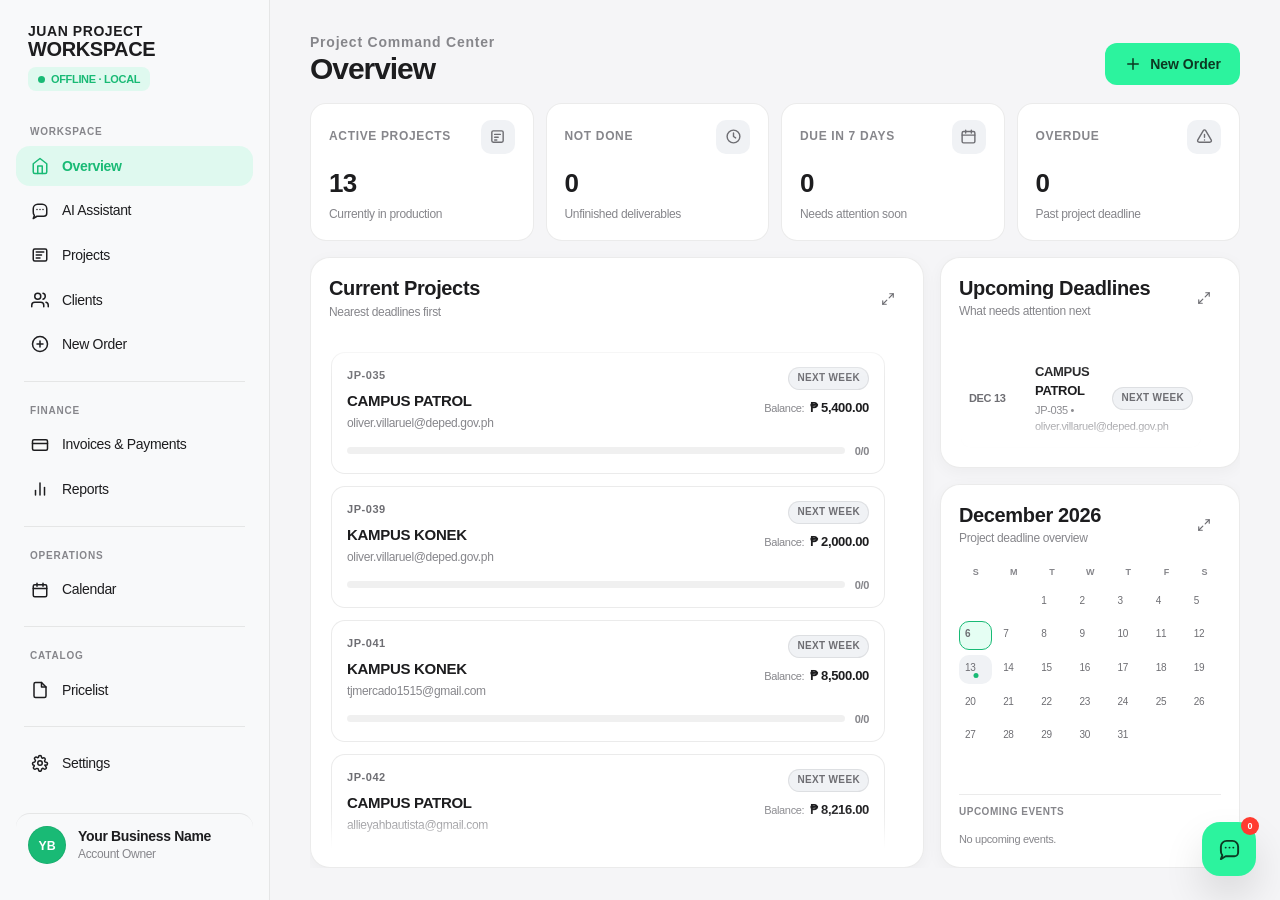
==== index.html @ efbca4af "Update mobile viewer to v1.1.0" ====
<!DOCTYPE html>

<html lang="en">
<head>
<meta content="juan-project-workspace-v1-2026 modular build" name="juan-project-source"/>
<meta charset="utf-8"/>
<meta content="width=device-width, initial-scale=1.0, maximum-scale=1.0, user-scalable=no" name="viewport"/>
<title>JUAN PROJECT WORKSPACE — Your Creative Business Command Center</title>
<!-- Supabase Client JS (Global UMD Bundle) -->

<meta content="JUAN PROJECT" name="application-name"/>
<meta content="JUAN PROJECT" name="apple-mobile-web-app-title"/>
<meta content="yes" name="apple-mobile-web-app-capable"/>
<meta content="default" name="apple-mobile-web-app-status-bar-style"/>
<meta content="#2cf39e" name="theme-color"/>
<link href="./manifest.webmanifest" rel="manifest"/>
<link href="./assets/apple-touch-icon.png" rel="apple-touch-icon"/>
<link href="./assets/favicon-64.png" rel="icon" sizes="64x64" type="image/png"/>
<link href="./css/core.css" rel="stylesheet"/><link href="./css/visual-language.css" rel="stylesheet"/><link href="./css/responsive.css" rel="stylesheet"/><link href="./css/overview-assistant.css" rel="stylesheet"/><link href="./css/management-layout.css" rel="stylesheet"/><link href="./css/interactions-scroll.css" rel="stylesheet"/><link href="./css/project-catalog.css" rel="stylesheet"/><link href="./css/items-security-performance.css" rel="stylesheet"/><link href="./css/payments-invoice-urgency.css" rel="stylesheet"/><link href="./css/catalog-calendar-receipts.css" rel="stylesheet"/><link href="./css/typography-guided-assistant.css" rel="stylesheet"/><link href="./css/mobile-viewer.css" rel="stylesheet"/></head>
<body>
<!--
  JUAN PROJECT WORKSPACE — MODULAR BUILD
  ======================================
  HTML: page structure only
  CSS:  ./css/
  JS:   ./js/
  Docs: ./docs/CODE_MAP.md and ./docs/TUTORIAL.md

  IMPORTANT: Keep element IDs intact. JavaScript uses them to connect UI and data.
-->
<div class="app-container">
<!-- SIDEBAR -->
<aside class="sidebar" id="sidebar">
<div class="brand">
<div class="brand-title">JUAN PROJECT</div>
<div class="brand-subtitle-large">WORKSPACE</div>
<div class="connection-status status-connected" id="connectionStatusIndicator">
<span class="status-dot"></span> <span id="statusText">OFFLINE · LOCAL</span>
</div>
</div>
<nav class="nav-menu">
<div class="nav-section-label">WORKSPACE</div>
<a class="nav-item active" data-view="my-works" href="#"><span class="icon"><svg class="icon-svg" viewbox="0 0 24 24"><path d="M3 9l9-7 9 7v11a2 2 0 0 1-2 2H5a2 2 0 0 1-2-2z"></path><polyline points="9 22 9 12 15 12 15 22"></polyline></svg></span>Overview</a>
<a class="nav-item" data-view="assistant" href="#"><span class="icon"><svg class="icon-svg" viewbox="0 0 24 24"><path d="M21 15a4 4 0 0 1-4 4H8l-5 3 1.5-4A7 7 0 0 1 3 13V9a6 6 0 0 1 6-6h6a6 6 0 0 1 6 6z"></path><path d="M8 10h.01M12 10h.01M16 10h.01"></path></svg></span>AI Assistant</a>
<a class="nav-item" data-view="projects" href="#"><span class="icon"><svg class="icon-svg" viewbox="0 0 24 24"><rect height="16" rx="2" width="18" x="3" y="4"></rect><path d="M7 8h10M7 12h7M7 16h5"></path></svg></span>Projects</a>
<a class="nav-item" data-view="clients" href="#"><span class="icon"><svg class="icon-svg" viewbox="0 0 24 24"><path d="M17 21v-2a4 4 0 0 0-4-4H5a4 4 0 0 0-4 4v2"></path><circle cx="9" cy="7" r="4"></circle><path d="M23 21v-2a4 4 0 0 0-3-3.87"></path><path d="M16 3.13a4 4 0 0 1 0 7.75"></path></svg></span>Clients</a>
<a class="nav-item" data-view="new-order" href="#"><span class="icon"><svg class="icon-svg" viewbox="0 0 24 24"><circle cx="12" cy="12" r="10"></circle><line x1="12" x2="12" y1="8" y2="16"></line><line x1="8" x2="16" y1="12" y2="12"></line></svg></span>New Order</a>
<div class="nav-divider"></div>
<div class="nav-section-label">FINANCE</div>
<a class="nav-item" data-view="payments" href="#"><span class="icon"><svg class="icon-svg" viewbox="0 0 24 24"><rect height="14" rx="2" width="20" x="2" y="5"></rect><line x1="2" x2="22" y1="10" y2="10"></line></svg></span>Invoices &amp; Payments</a>
<a class="nav-item" data-view="reports" href="#"><span class="icon"><svg class="icon-svg" viewbox="0 0 24 24"><line x1="18" x2="18" y1="20" y2="10"></line><line x1="12" x2="12" y1="20" y2="4"></line><line x1="6" x2="6" y1="20" y2="14"></line></svg></span>Reports</a>
<div class="nav-divider"></div>
<div class="nav-section-label">OPERATIONS</div>
<a class="nav-item" data-view="calendar" href="#"><span class="icon"><svg class="icon-svg" viewbox="0 0 24 24"><rect height="16" rx="2" width="18" x="3" y="5"></rect><path d="M16 3v4M8 3v4M3 10h18"></path></svg></span>Calendar</a>
<div class="nav-divider"></div>
<div class="nav-section-label">CATALOG</div>
<a class="nav-item" data-view="pricelist" href="#"><span class="icon"><svg class="icon-svg" viewbox="0 0 24 24"><path d="M14 2H6a2 2 0 0 0-2 2v16a2 2 0 0 0 2 2h12a2 2 0 0 0 2-2V8z"></path><polyline points="14 2 14 8 20 8"></polyline></svg></span>Pricelist</a>
<div class="nav-divider"></div>
<a class="nav-item" data-view="settings" href="#"><span class="icon"><svg class="icon-svg" viewbox="0 0 24 24"><circle cx="12" cy="12" r="3"></circle><path d="M19.4 15a1.65 1.65 0 0 0 .33 1.82l.06.06a2 2 0 0 1-2.83 2.83l-.06-.06a1.65 1.65 0 0 0-1.82-.33A1.65 1.65 0 0 0 14 21v.09a2 2 0 0 1-4 0V21a1.65 1.65 0 0 0-1.51-1.6 1.65 1.65 0 0 0-1.82.33l-.06.06a2 2 0 1 1-2.83-2.83l.06-.06A1.65 1.65 0 0 0 4.23 15H4a2 2 0 0 1 0-4h.23a1.65 1.65 0 0 0 1.51-1.6 1.65 1.65 0 0 0-.33-1.82l-.06-.06a2 2 0 1 1 2.83-2.83l.06.06A1.65 1.65 0 0 0 10 4.23V4a2 2 0 0 1 4 0v.23a1.65 1.65 0 0 0 1.51 1.51l.06-.06a2 2 0 1 1 2.83 2.83l-.06.06A1.65 1.65 0 0 0 19.77 11H20a2 2 0 0 1 0 4h-.23a1.65 1.65 0 0 0-1.51 0z"></path></svg></span>Settings</a>
</nav>
<div class="user-profile">
<img alt="Profile Photo" class="user-avatar" id="sidebarAvatar" src="data:image/svg+xml;utf8,&lt;svg xmlns='http://www.w3.org/2000/svg' width='38' height='38' viewBox='0 0 38 38'&gt;&lt;rect width='38' height='38' fill='%2319ba75'/&gt;&lt;text x='50%' y='55%' dominant-baseline='middle' text-anchor='middle' fill='white' font-family='sans-serif' font-size='14' font-weight='bold'&gt;BD&lt;/text&gt;&lt;/svg&gt;"/>
<div class="user-info">
<div class="user-name" id="sidebarUserName">Your Business Name</div>
<div class="user-role">Account Owner</div>
</div>
</div>
</aside>
<!-- MAIN VIEW CONTAINER -->
<main class="main-content">
<!-- VIEW 1: CURRENT WORKS / DASHBOARD -->
<section class="view active" id="view-my-works">
<header class="page-header">
<div>
<div class="greeting-subtitle">Project Command Center</div>
<h1 class="page-title">Overview</h1>
</div>
<div style="display: flex; gap: 12px; align-items: center;">
<button class="btn btn-primary" onclick="app.navigateTo('new-order')">
<svg class="icon-svg" viewbox="0 0 24 24"><line x1="12" x2="12" y1="5" y2="19"></line><line x1="5" x2="19" y1="12" y2="12"></line></svg>
              New Order
            </button>
</div>
</header>
<div id="overviewDashboard">
<div class="kpi-grid" id="overviewKpis"></div>
<div class="overview-priority-grid">
<div class="card">
<div class="overview-section-heading">
<div><button class="overview-title-link" onclick="app.navigateTo('projects')" title="Open Projects" type="button"><h2>Current Projects</h2></button><p>Nearest deadlines first</p></div>
<div class="overview-heading-actions">
<button aria-label="Expand current projects" class="icon-action-button" onclick="app.openOverviewListModal('current')" title="Expand current projects">
<svg class="icon-svg sm" viewbox="0 0 24 24"><polyline points="15 3 21 3 21 9"></polyline><line x1="14" x2="21" y1="10" y2="3"></line><polyline points="9 21 3 21 3 15"></polyline><line x1="10" x2="3" y1="14" y2="21"></line></svg>
</button>
</div>
</div>
<div class="current-projects-stack" id="overviewCurrentProjects"></div>
</div>
<div style="display:grid;gap:20px">
<div class="card">
<div class="overview-section-heading"><div><h2>Upcoming Deadlines</h2><p>What needs attention next</p></div><div class="overview-heading-actions"><button aria-label="Expand upcoming deadlines" class="icon-action-button" onclick="app.openOverviewListModal('deadlines')" title="Expand upcoming deadlines"><svg class="icon-svg sm" viewbox="0 0 24 24"><polyline points="15 3 21 3 21 9"></polyline><line x1="14" x2="21" y1="10" y2="3"></line><polyline points="9 21 3 21 3 15"></polyline><line x1="10" x2="3" y1="14" y2="21"></line></svg></button></div></div>
<div class="attention-list" id="overviewUpcomingDeadlines"></div>
</div>
<div class="card">
<div class="overview-section-heading">
<div><h2 id="overviewCalendarTitle">Calendar</h2><p>Project deadline overview</p></div>
<button aria-label="Open full calendar" class="icon-action-button" onclick="app.navigateTo('calendar')" title="Open full calendar"><svg class="icon-svg sm" viewbox="0 0 24 24"><polyline points="15 3 21 3 21 9"></polyline><line x1="14" x2="21" y1="10" y2="3"></line><polyline points="9 21 3 21 3 15"></polyline><line x1="10" x2="3" y1="14" y2="21"></line></svg></button>
</div>
<div class="overview-calendar-shell"><div class="overview-calendar" id="overviewMiniCalendar"></div></div>
<div class="overview-upcoming-events" id="overviewUpcomingEvents"></div>
</div>
</div>
</div>
<div class="card overview-task-card">
<div class="card-header">
<h2 class="card-title">Current Deliverables</h2>
<button class="btn btn-secondary btn-sm" onclick="app.navigateTo('deliverables')">View all</button>
</div>
<div id="overviewTaskTracker"></div>
</div>
</div>
<div class="mb-6" id="paymentOverdueAlerts"></div>
<!-- Legacy containers retained for compatibility but hidden from the project-first Overview -->
<div class="works-grouped-list hidden" id="worksContainer"></div>
<div class="mt-6 hidden" id="paymentDueSection">
<h2 class="card-title mb-4">Payment Due / Unpaid Delivered Projects</h2>
<div id="paymentDueContainer"></div>
</div>
</section>
<!-- NEW VIEW: FINANCIAL ANALYTICS -->
<section class="view" id="view-analytics">
<header class="page-header">
<div>
<div class="greeting-subtitle">Financial Performance</div>
<h1 class="page-title">Financial Analytics</h1>
</div>
</header>
<div class="analytics-grid">
<div class="metric-card">
<div class="metric-label">Total Revenue</div>
<div class="metric-value" id="analyticsTotalRevenue">₱ 0.00</div>
</div>
<div class="metric-card">
<div class="metric-label">Total Payments Received</div>
<div class="metric-value" id="analyticsTotalPaid" style="color:var(--primary-mint-dark);">₱ 0.00</div>
</div>
<div class="metric-card">
<div class="metric-label">Outstanding Balance</div>
<div class="metric-value" id="analyticsOutstanding" style="color:var(--status-red);">₱ 0.00</div>
</div>
<div class="metric-card">
<div class="metric-label">Current Month Income</div>
<div class="metric-value" id="analyticsMonthlyIncome">₱ 0.00</div>
</div>
</div>
<div class="card mb-6">
<h2 class="card-title mb-4">Revenue Breakdown by Month</h2>
<div class="table-responsive">
<table class="data-table">
<thead>
<tr>
<th>Month</th>
<th>Orders Created</th>
<th>Payments Received</th>
<th class="text-right">Total Monthly Amount</th>
</tr>
</thead>
<tbody id="analyticsMonthlyTableBody"></tbody>
</table>
</div>
</div>
</section>
<!-- VIEW 2: NEW ORDER -->
<section class="view" id="view-new-order">
<header class="page-header">
<div>
<div class="greeting-subtitle">Workflow</div>
<h1 class="page-title">New Order Entry</h1>
</div>
<div style="display: flex; gap: 12px; align-items: center;">
<select class="form-control" id="templateSelectDropdown" onchange="app.loadProjectTemplate(this.value)" style="max-width: 220px;">
<option value="">-- Load Template --</option>
</select>
</div>
</header>
<div class="order-grid">
<div class="order-main-col">
<div class="card mb-6">
<div class="card-header">
<h2 class="card-title">Client Information</h2>
<div class="segmented-control">
<button class="segment active" id="segExistingClientBtn" onclick="app.setClientMode('existing')">Existing</button>
<button class="segment" id="segNewClientBtn" onclick="app.setClientMode('new')">
<svg class="icon-svg sm" viewbox="0 0 24 24"><line x1="12" x2="12" y1="5" y2="19"></line><line x1="5" x2="19" y1="12" y2="12"></line></svg>
                    New
                  </button>
</div>
</div>
<!-- PROJECT NAME -->
<div class="form-group">
<label class="form-label">Project Name *</label>
<input class="form-control" id="orderProjectName" placeholder="Enter project name" type="text"/>
<span class="inline-error" id="orderProjectNameError"></span>
</div>
<div id="clientSelectMode">
<div class="form-group">
<label class="form-label">Select Existing Client *</label>
<div class="typeahead-wrap" id="orderClientTypeahead">
<input autocomplete="off" class="form-control" id="orderClientSearch" onfocus="app.showClientSuggestions()" oninput="app.filterExistingClientOptions(this.value)" placeholder="Type a client name or email..." type="text"/>
<input id="orderClientSelect" type="hidden"/>
<div class="typeahead-menu" id="orderClientSuggestions"></div>
</div>
<span class="inline-error" id="orderClientSelectError"></span>
</div>
</div>
<div class="hidden" id="clientNewMode">
<div class="form-grid">
<div class="form-group">
<label class="form-label">Client Name *</label>
<input class="form-control" id="newClientName" placeholder="Client / Business Name" type="text"/>
<span class="inline-error" id="newClientNameError"></span>
</div>
<div class="form-group">
<label class="form-label">Gmail / Email *</label>
<input class="form-control" id="newClientEmail" placeholder="client@gmail.com" type="email"/>
<span class="inline-error" id="newClientEmailError"></span>
</div>
<div class="form-group">
<label class="form-label">Phone Number</label>
<input class="form-control" id="newClientPhone" placeholder="+63 900 000 0000" type="text"/>
</div>
<div class="form-group">
<label class="form-label">Address</label>
<input class="form-control" id="newClientAddress" placeholder="City, Province" type="text"/>
</div>
</div>
</div>
</div>
<div class="card">
<div class="card-header">
<h2 class="card-title">Service Catalog</h2>
<button class="btn btn-secondary btn-sm" onclick="app.openCustomProductModal()">
<svg class="icon-svg sm" viewbox="0 0 24 24"><line x1="12" x2="12" y1="5" y2="19"></line><line x1="5" x2="19" y1="12" y2="12"></line></svg>
                  Custom Service
                </button>
</div>
<!-- Catalog Segmented Filter -->
<div class="segmented-control mt-4 mb-4" id="catalogSegmentControl">
<button class="segment active" onclick="app.switchCatalogTab('SOLO')">Services</button>
<button class="segment" onclick="app.switchCatalogTab('PACKAGE')">Packages</button>
</div>
<div class="catalog-grid" id="serviceCatalogGrid"></div>
</div>
</div>
<div class="order-side-col">
<div class="card sticky-card">
<h2 class="card-title mb-4">Your Order</h2>
<div class="cart-items-list" id="cartItemsContainer"></div>
<div class="divider"></div>
<div class="cart-options">
<div class="form-group">
<label class="form-label">Discount</label>
<div class="input-group">
<input class="form-control" id="cartDiscountVal" min="0" oninput="app.updateCartCalculations()" type="number" value="0"/>
<select class="form-control" id="cartDiscountType" onchange="app.updateCartCalculations()" style="width: 80px;">
<option value="fixed">₱</option>
<option value="percent">%</option>
</select>
</div>
</div>
<div class="form-group">
<label class="form-label">Start Date *</label>
<input class="form-control" id="orderStartDate" onchange="app.handleStartDateChange()" type="date"/>
</div>
<div class="form-group">
<label class="form-label">Deadline Date *</label>
<input class="form-control" id="orderDeadlineDate" onchange="app.handleDeadlineDateChange()" type="date"/>
<span class="inline-error" id="orderDeadlineError"></span>
</div>
<div class="rush-fee-simple mt-3" id="rushFeeDisplayBox" style="display:none;">
<div class="rush-summary-top">
<span class="rush-duration">Duration: <strong id="orderDurationDays">14 days</strong></span>
<span class="rush-simple-label" id="rushFeeBadge">STANDARD</span>
</div>
<div class="rush-fee-amount">Rush Fee: <strong id="orderRushFeeText">₱0.00</strong></div>
</div>
<div class="divider"></div>
<div class="cart-summary-rows">
<div class="summary-row"><span>Subtotal</span><span id="summarySubtotal">₱ 0.00</span></div><div class="summary-row" id="summaryItemDiscountRow" style="display:none"><span>Item Discounts</span><span id="summaryItemDiscount">- ₱ 0.00</span></div>
<div class="summary-row text-danger" id="summaryDiscountRow"><span>Discount</span><span id="summaryDiscount">-₱ 0.00</span></div>
<div class="summary-row" id="summaryRushRow"><span>Rush Fee</span><span id="summaryRushFee">+₱ 0.00</span></div>
<div class="summary-row" id="summaryFileDeliveryRow"><span>File Delivery</span><span id="summaryFileDelivery">+₱ 0.00</span></div>
<div class="divider"></div>
<div class="summary-row summary-total"><span>Total</span><span id="summaryTotal">₱ 0.00</span></div>
</div>
<button class="btn btn-primary btn-block mt-6" onclick="app.showOrderConfirmation()">Review &amp; Create Order</button>
</div>
</div>
</div>
</div></section>
<!-- VIEW: AI ASSISTANT -->
<section class="view" id="view-assistant">
<div class="assistant-page-shell">
<aside class="assistant-page-sidebar">
<div class="assistant-page-brand"><span class="assistant-page-brand-icon"><svg class="icon-svg" viewbox="0 0 24 24"><path d="M21 15a4 4 0 0 1-4 4H8l-5 3 1.5-4A7 7 0 0 1 3 13V9a6 6 0 0 1 6-6h6a6 6 0 0 1 6 6z"></path><path d="M8 10h.01M12 10h.01M16 10h.01"></path></svg></span><div><strong>JUAN AI</strong><span>Workspace guide</span></div></div>
<button class="assistant-side-action" onclick="juanAI.newChat()"><svg class="icon-svg sm" viewbox="0 0 24 24"><path d="M12 20h9"></path><path d="M16.5 3.5a2.1 2.1 0 0 1 3 3L8 18l-4 1 1-4Z"></path></svg>New conversation</button>
<div class="assistant-side-section">SHORTCUTS</div>
<button class="assistant-history-item" onclick="juanAI.topicProjects()">Projects</button>
<button class="assistant-history-item" onclick="juanAI.topicDeadlines()">Deadlines &amp; Today</button>
<button class="assistant-history-item" onclick="juanAI.topicFinance()">Finance</button>
<div class="assistant-side-spacer"></div>
<div class="assistant-side-foot">Local workspace assistant<br/>Guided actions only</div>
</aside>
<div class="assistant-page-main">
<header class="assistant-page-header"><div><div class="greeting-subtitle">Workspace Assistant</div><h1 class="page-title">JUAN AI Assistant</h1></div><span class="assistant-local-pill">LOCAL · GUIDED</span></header>
<div class="assistant-chat-stage">
<div class="assistant-page-messages" id="assistantPageMessages"></div>
<div class="assistant-suggestion-row" id="assistantSuggestions"></div>
<div class="assistant-composer is-locked" id="assistantComposer">
<textarea id="assistantPageInput" onkeydown="if(event.key==='Enter'&amp;&amp;!event.shiftKey){event.preventDefault();juanAI.send();}" placeholder="Choose an option above to continue." readonly="" rows="6"></textarea>
<div class="assistant-composer-meta"><span id="assistantComposerHint"><svg class="icon-svg sm" viewbox="0 0 24 24"><path d="M12 3v18M3 12h18"></path></svg> Guided assistant</span><button aria-label="Send" class="assistant-send-btn" disabled="" id="assistantSendBtn" onclick="juanAI.send()"><svg class="icon-svg" viewbox="0 0 24 24"><line x1="5" x2="19" y1="12" y2="12"></line><polyline points="13 6 19 12 13 18"></polyline></svg></button></div>
</div>
</div>
</div>
</div>
</section>
<!-- VIEW: PROJECTS -->
<section class="view" id="view-projects">
<header class="page-header"><div><div class="greeting-subtitle">Workspace</div><h1 class="page-title">Projects</h1></div><button class="btn btn-primary" onclick="app.navigateTo('new-order')">+ New Order</button></header>
<div class="view-toolbar unified-toolbar projects-toolbar">
<input class="form-control" id="projectsSearch" oninput="app.queueViewRender('projects')" placeholder="Search Project ID, project name, client, or category..."/>
<div class="toolbar-actions"><select class="compact-sort" id="projectsSort" onchange="app.setListSort('projects',this.value)"><option value="default">Default</option><option value="az">A to Z</option><option value="za">Z to A</option><option value="date">By Date</option></select><div class="filter-pills" id="projectFilters"></div></div>
</div>
<div class="card table-card">
<div class="table-responsive">
<table class="data-table unified-table projects-table">
<thead><tr><th>Project ID</th><th>Project Name</th><th>Client</th><th>Category</th><th>Balance</th><th>Priority</th><th>Progress</th><th>Deadline</th><th>Status</th><th class="table-actions-col"></th></tr></thead>
<tbody id="projectsTableBody"></tbody>
</table>
</div>
</div>
</section>
<!-- VIEW: INVOICES & PAYMENTS -->
<section class="view" id="view-payments">
<header class="page-header"><div><div class="greeting-subtitle">Finance</div><h1 class="page-title">Invoices &amp; Payments</h1></div></header>
<div class="view-toolbar unified-toolbar payments-toolbar">
<input class="form-control" id="paymentsSearch" oninput="app.queueViewRender('payments')" placeholder="Search Project ID, project name, or client..."/>
<div class="toolbar-actions"><div class="filter-pills" id="paymentFilters"></div></div>
</div>
<div class="card table-card"><div class="table-responsive"><table class="data-table unified-table"><thead><tr><th>Project ID</th><th>Project Name</th><th>Client</th><th>Total</th><th>Paid</th><th>Balance</th><th>Due Date</th><th>Status</th></tr></thead><tbody id="paymentsTableBody"></tbody></table></div></div>
</section>
<!-- VIEW: REPORTS -->
<section class="view" id="view-reports">
<header class="page-header"><div><div class="greeting-subtitle">Finance &amp; Insights</div><h1 class="page-title">Reports</h1></div></header>
<div id="reportsContent"></div>
</section>
<!-- VIEW: CLIENT PROFILE -->
<section class="view" id="view-client-profile">
<header class="page-header"><div><button class="btn-text mb-2" onclick="app.navigateTo('clients')">← Back to Clients</button><div class="greeting-subtitle" id="clientProfileEmail"></div><h1 class="page-title" id="clientProfileName">Client</h1></div><button class="btn btn-secondary" id="clientProfileEditBtn">Edit Client</button></header>
<div id="clientProfileContent"></div>
</section>
<!-- VIEW 3: PROJECT DETAILS -->
<section class="view" id="view-project-details">
<header class="page-header">
<div>
<button class="btn-text mb-2" onclick="app.navigateTo('projects')">
<svg class="icon-svg sm" viewbox="0 0 24 24"><line x1="19" x2="5" y1="12" y2="12"></line><polyline points="12 19 5 12 12 5"></polyline></svg>
              Back to Projects
            </button>
<h1 class="page-title" id="projDetailTitle">Project Title</h1>
<div class="project-detail-inline-meta" id="projDetailClient">JP-000  |  email@example.com</div>
</div>
<div class="action-buttons-group project-primary-actions">
<button class="btn btn-primary" id="btnMarkDeliveredHeader" onclick="app.promptMarkAsDelivered()">
<svg class="icon-svg sm" viewbox="0 0 24 24"><polyline points="20 6 9 17 4 12"></polyline></svg>
              Mark as Delivered
            </button>
<button class="btn btn-primary" onclick="app.openRecordPaymentModal()">
<svg class="icon-svg" viewbox="0 0 24 24"><line x1="12" x2="12" y1="5" y2="19"></line><line x1="5" x2="19" y1="12" y2="12"></line></svg>
              Record Payment
            </button>
<div class="popover-wrap" id="projectDetailMenu">
<button aria-label="Project options" class="icon-more-button project-header-more vertical-more" onclick="app.togglePopover('projectDetailMenu',event)" title="Project options">⋮</button>
<div class="popover-panel project-detail-menu">
<button class="popover-action" onclick="app.openProjectData()">Edit Project</button>
<button class="popover-action text-danger" onclick="app.deleteCurrentProject()">Delete Project</button>
</div>
</div>
</div>
</header>
<div class="project-overall-progress" id="projectOverallProgress">
<div class="project-overall-progress-head">
<div><span>Project Progress</span><strong id="projectOverallProgressPercent">0%</strong></div>
<span id="projectOverallProgressCount">0 / 0</span>
</div>
<div class="progress-bar-track"><div class="progress-bar-fill" id="projectOverallProgressBar" style="width:0%"></div></div>
</div>
<div class="tabs-nav project-details-tabs">
<button class="tab-btn" data-project-tab="project-data" onclick="app.switchProjectTab('project-data', event)">Project Data</button>
<button class="tab-btn active" data-project-tab="deliverables" onclick="app.switchProjectTab('deliverables', event)">Deliverables</button>
<button class="tab-btn" data-project-tab="payment-tracker" onclick="app.switchProjectTab('payment-tracker', event)">Payment Monitoring</button>
<button class="tab-btn" data-project-tab="invoice" onclick="app.switchProjectTab('invoice', event)">Invoice</button>
<button class="tab-btn" data-project-tab="notes" onclick="app.switchProjectTab('notes', event)">Notes</button>
</div>
<div class="tab-content" id="projTab-project-data">
<div class="project-data-grid">
<div class="card project-data-card">
<div class="card-header"><div><div class="section-kicker">CLIENT</div><h3 class="card-title">Client Information</h3></div></div>
<div class="project-data-form-grid">
<div class="form-group"><label class="form-label">Full Name</label><input class="form-control" id="projectDataClientName" oninput="app.scheduleProjectDataAutosave()"/></div>
<div class="form-group"><label class="form-label">Email Address</label><input class="form-control" id="projectDataClientEmail" oninput="app.scheduleProjectDataAutosave()" type="email"/></div>
<div class="form-group"><label class="form-label">Phone Number</label><input class="form-control" id="projectDataClientPhone" oninput="app.scheduleProjectDataAutosave()"/></div>
<div class="form-group"><label class="form-label">Address</label><input class="form-control" id="projectDataClientAddress" oninput="app.scheduleProjectDataAutosave()"/></div>
</div>
</div>
<div class="card project-data-card project-data-project-card">
<div class="card-header"><div><div class="section-kicker">PROJECT</div><h3 class="card-title">Project Information</h3></div></div>
<div class="project-data-form-grid">
<div class="form-group"><label class="form-label">Project ID</label><input class="form-control" id="projectDataProjectId" readonly=""/></div>
<div class="form-group"><label class="form-label">Project Name</label><input class="form-control" id="projectDataProjectName" oninput="app.scheduleProjectDataAutosave()"/></div>
<div class="form-group"><label class="form-label">Project Start Date</label><input class="form-control" id="projectDataStartDate" onchange="app.handleProjectDataStartDateChange();app.scheduleProjectDataAutosave()" type="date"/></div>
<div class="form-group"><label class="form-label">Project Deadline</label><input class="form-control" id="projectDataDeadline" onchange="app.handleProjectDataDeadlineChange();app.scheduleProjectDataAutosave()" type="date"/><div class="project-data-rush-live" id="projectDataRushLive"></div></div>
</div>
<div class="project-priority-toggle-row">
<div><strong>Priority</strong></div>
<label class="toggle-switch"><input id="projectDataPriority" onchange="app.scheduleProjectDataAutosave()" type="checkbox"/><span class="toggle-slider"></span></label>
</div>
</div>
</div>
<div class="card project-items-receipt-card">
<div class="card-header">
<div><div class="section-kicker">ORDER</div><h3 class="card-title">Items</h3><div class="text-sm text-muted mt-1">Items added here are reflected automatically in Deliverables.</div></div>
<button class="btn btn-secondary btn-sm" onclick="app.openProjectOrderBatchModal()">Add Items</button>
</div>
<div id="projectOrderItemsList"></div>
</div>
</div>
<div class="tab-content active" id="projTab-deliverables">
<div class="card deliverables-main-card">
<div class="card-header deliverables-header-row">
<div><div class="section-kicker">PRODUCTION</div><h3 class="card-title">Deliverables</h3><div class="deliverables-overall-copy"><span id="projDetailProgressCount">0 / 0 completed</span><strong id="projDetailProgressPercent">0%</strong></div></div>
</div>
<div class="progress-bar-track deliverables-overall-progress"><div class="progress-bar-fill" id="projDetailProgressBar" style="width:0%"></div></div>
<div class="deliverables-list" id="projectDeliverablesList"></div>
</div>
</div>
<div class="tab-content" id="projTab-payment-tracker">
<div class="card mb-6">
<div class="card-header">
<h3 class="card-title">Payment Overview &amp; Calculations</h3>
<button class="btn btn-primary btn-sm" onclick="app.openRecordPaymentModal()">
<svg class="icon-svg sm" viewbox="0 0 24 24"><line x1="12" x2="12" y1="5" y2="19"></line><line x1="5" x2="19" y1="12" y2="12"></line></svg>
                Record Payment
              </button>
</div>
<div id="paymentCalculationsOverview"></div>
</div>
<div class="card">
<div class="card-header"><h3 class="card-title">Payment History</h3></div>
<div id="paymentHistoryList"></div>
</div>
</div>
<div class="tab-content" id="projTab-invoice">
<div class="invoice-actions-bar mb-4">
<button class="btn btn-secondary btn-sm" onclick="app.saveInvoicePDF()">
<svg class="icon-svg sm" viewbox="0 0 24 24"><polyline points="6 9 6 2 18 2 18 9"></polyline><path d="M6 18H4a2 2 0 0 1-2-2v-5a2 2 0 0 1 2-2h16a2 2 0 0 1 2 2v5a2 2 0 0 1-2 2h-2"></path><rect height="8" width="12" x="6" y="14"></rect></svg>
              Save as PDF
            </button>
<button class="btn btn-secondary btn-sm" onclick="app.saveInvoiceImage()">
<svg class="icon-svg sm" viewbox="0 0 24 24"><rect height="18" rx="2" width="18" x="3" y="3"></rect><circle cx="8.5" cy="8.5" r="1.5"></circle><path d="M21 15l-5-5L5 21"></path></svg>
              Save as Image
            </button>
<button class="btn btn-secondary btn-sm" onclick="app.sendDeadlineReminderEmail()">
<svg class="icon-svg sm" viewbox="0 0 24 24"><path d="M4 4h16c1.1 0 2 .9 2 2v12c0 1.1-.9 2-2 2H4c-1.1 0-2-.9-2-2V6c0-1.1.9-2 2-2z"></path><polyline points="22,6 12,13 2,6"></polyline></svg>
              Send Deadline Reminder
            </button>
<button class="btn btn-primary btn-sm" onclick="app.sendBalanceReminderEmail()">
<svg class="icon-svg sm" viewbox="0 0 24 24"><path d="M4 4h16c1.1 0 2 .9 2 2v12c0 1.1-.9 2-2 2H4c-1.1 0-2-.9-2-2V6c0-1.1.9-2 2-2z"></path><polyline points="22,6 12,13 2,6"></polyline></svg>
              Send Balance Email
            </button>
</div>
<div class="invoice-paper" id="invoicePaperPrintable"></div>
</div>
<div class="tab-content" id="projTab-notes">
<div class="card">
<h3 class="card-title mb-3">Project Notes</h3>
<textarea class="form-control" id="projectNotesTextarea" placeholder="Add specific client requests, asset URLs, or technical constraints..." rows="6"></textarea>
<div class="mt-3 text-right">
<button class="btn btn-primary btn-sm" onclick="app.saveProjectNotes()">Save Notes</button>
</div>
</div>
</div>
</section>
<!-- VIEW 4: CALENDAR -->
<section class="view" id="view-calendar">
<header class="page-header">
<div>
<div class="greeting-subtitle">Schedule</div>
<h1 class="page-title">Deadline Calendar</h1>
</div>
<div class="calendar-controls">
<button class="btn btn-secondary btn-sm" onclick="app.changeCalendarMonth(-1)">
<svg class="icon-svg sm" viewbox="0 0 24 24"><polyline points="15 18 9 12 15 6"></polyline></svg>
              Prev
            </button>
<button class="btn btn-secondary btn-sm" onclick="app.resetCalendarToToday()">Today</button>
<button class="btn btn-secondary btn-sm" onclick="app.changeCalendarMonth(1)">
              Next
              <svg class="icon-svg sm" viewbox="0 0 24 24"><polyline points="9 18 15 12 9 6"></polyline></svg>
</button>
</div>
</header>
<div class="card">
<div class="calendar-header-title mb-4" id="calendarMonthYearHeader">August 2026</div>
<div class="calendar-grid-header">
<div>SUN</div><div>MON</div><div>TUE</div><div>WED</div><div>THU</div><div>FRI</div><div>SAT</div>
</div>
<div class="calendar-grid-cells" id="calendarGridCells"></div>
</div>
</section>
<!-- VIEW 6: CLIENTS -->
<section class="view" id="view-clients">
<header class="page-header"><div><div class="greeting-subtitle">Directory</div><h1 class="page-title">Clients Directory</h1></div></header>
<div class="view-toolbar unified-toolbar"><input class="form-control" id="clientsSearch" oninput="app.queueViewRender('clients')" placeholder="Search client name, email, number, or address..." type="text"/><div class="toolbar-actions"><select class="compact-sort" id="clientsSort" onchange="app.setListSort('clients',this.value)"><option value="az">A to Z</option><option value="za">Z to A</option></select></div></div>
<div id="clientsListGrid"></div>
</section>
<!-- VIEW 7: PRICELIST -->
<section class="view" id="view-pricelist">
<header class="page-header">
<div><div class="greeting-subtitle">Seller Catalog</div><h1 class="page-title">Catalog</h1></div>
<div class="action-buttons-group"><button class="btn btn-secondary" onclick="app.openCatalogCategoryModal()">+ Category</button><button class="btn btn-primary" onclick="app.openCatalogPackageModal()">+ Create Package</button></div>
</header>
<div class="view-toolbar unified-toolbar catalog-toolbar"><input class="form-control" id="catalogManagerSearch" oninput="app.queueViewRender('catalog')" placeholder="Search services, categories, packages, or inclusions..." type="text"/><div class="toolbar-actions"><select class="compact-sort" id="catalogSort" onchange="app.setListSort('catalog',this.value)"><option value="az">A to Z</option><option value="za">Z to A</option></select><div class="filter-pills" id="catalogManagerFilters"></div></div></div>
<div class="catalog-seller-layout">
<aside class="card catalog-category-panel"><div class="catalog-panel-heading"><div><h2 class="card-title">Categories</h2></div><button class="btn btn-secondary btn-sm" onclick="app.openCatalogCategoryModal()">Add</button></div><div class="catalog-category-list" id="catalogCategoryList"></div></aside>
<div class="catalog-manager-main">
<div class="card table-card" id="catalogServicesCard"><div class="catalog-panel-heading catalog-table-heading"><div><div class="section-kicker">SERVICES</div><h2 class="card-title" id="catalogSelectedCategoryTitle">All Services</h2></div><div class="catalog-heading-actions"><button class="btn btn-primary btn-sm" onclick="app.openCatalogServiceModal()">+ Add Service</button><button aria-label="Expand pricelist" class="icon-action-button" onclick="app.openCatalogFullView()" title="Expand pricelist"><svg class="icon-svg sm" viewbox="0 0 24 24"><polyline points="15 3 21 3 21 9"></polyline><line x1="14" x2="21" y1="10" y2="3"></line><polyline points="9 21 3 21 3 15"></polyline><line x1="10" x2="3" y1="14" y2="21"></line></svg></button></div></div><div class="table-responsive"><table class="data-table unified-table catalog-services-table"><thead><tr><th>Service</th><th>Category</th><th>Description</th><th>Price</th><th></th></tr></thead><tbody id="catalogServicesBody"></tbody></table></div></div>
<div class="card table-card" id="catalogPackagesCard"><div class="catalog-panel-heading catalog-table-heading"><div><div class="section-kicker">BUNDLES</div><h2 class="card-title">Packages</h2></div><button class="btn btn-secondary btn-sm" onclick="app.openCatalogPackageModal()">Create Package</button></div><div class="table-responsive"><table class="data-table unified-table catalog-packages-table"><thead><tr><th>Package</th><th>Category</th><th>Inclusions</th><th>Original Price</th><th>Offer Price</th><th></th></tr></thead><tbody id="catalogPackagesBody"></tbody></table></div></div>
</div>
</div>
</section>
<!-- VIEW 8: POLISHED APPLE-STYLE SETTINGS -->
<section class="view" id="view-settings">
<header class="page-header">
<div>
<div class="greeting-subtitle">Preferences</div>
<h1 class="page-title">Settings</h1>
</div>
</header>
<div class="settings-grid">
<!-- Profile Section -->
<div class="card">
<h2 class="card-title mb-4">Profile</h2>
<div class="profile-photo-editor-row" style="display: flex; align-items: center; gap: 16px; margin-bottom: 20px;">
<img alt="Profile Photo" class="user-avatar" id="settingsAvatarPreview" src="data:image/svg+xml;utf8,&lt;svg xmlns='http://www.w3.org/2000/svg' width='64' height='64' viewBox='0 0 64 64'&gt;&lt;rect width='64' height='64' fill='%2319ba75'/&gt;&lt;text x='50%' y='55%' dominant-baseline='middle' text-anchor='middle' fill='white' font-family='sans-serif' font-size='22' font-weight='bold'&gt;BD&lt;/text&gt;&lt;/svg&gt;" style="width: 64px; height: 64px; font-size: 20px;"/>
<div>
<input accept="image/jpeg,image/png,image/webp" id="profilePhotoFileInput" onchange="app.handleProfilePhotoUpload(event)" style="display:none;" type="file"/>
<div class="action-buttons-group">
<button class="btn btn-secondary btn-sm" onclick="document.getElementById('profilePhotoFileInput').click()">Change Photo</button>
<button class="btn btn-text text-danger" onclick="app.removeProfilePhoto()">Remove</button>
</div>
<div class="text-sm text-muted mt-2">JPG, PNG, or WEBP up to 5MB</div>
</div>
</div>
<div class="form-group">
<label class="form-label">Account Owner Name</label>
<input class="form-control" id="ownerNameInput" onblur="app.updateOwnerName(this.value)" type="text" value="Your Business Name"/>
</div>
<div class="form-group">
<label class="form-label">Billing Address</label>
<textarea class="form-control" id="ownerAddressInput" onblur="app.updateOwnerAddress(this.value)" rows="2">Your Address Here</textarea>
</div>
<div class="form-grid">
<div class="form-group">
<label class="form-label">Phone Number</label>
<input class="form-control" id="ownerPhoneInput" onblur="app.updateOwnerPhone(this.value)" type="text" value="Your Phone Number"/>
</div>
<div class="form-group">
<label class="form-label">Email (Gmail)</label>
<input class="form-control" id="ownerEmailInput" onblur="app.updateOwnerEmail(this.value)" type="email" value="your.email@example.com"/>
</div>
</div>
<div class="form-group mt-2">
<label class="form-label">Role</label>
<input class="form-control" disabled="" style="background:var(--bg-subtle);" type="text" value="Workspace Owner"/>
</div>
</div>
<!-- Appearance & Dark Mode Toggle Section -->
<div class="card">
<h2 class="card-title mb-4">Appearance &amp; Theme</h2>
<div class="form-group">
<label class="form-label">Theme Mode</label>
<select class="form-control" id="themeModeSelect" onchange="app.setThemeMode(this.value)">
<option value="light">Light Mode</option>
<option value="dark">Dark Mode</option>
</select>
</div>
<div class="form-group mt-4">
<label class="form-label">Project Command Center Theme</label>
<select class="form-control" id="dashboardThemeSelect" onchange="app.setDashboardTheme(this.value)">
<option value="standard">Standard</option>
<option value="urgency">Urgency</option>
</select>
<div class="text-sm text-muted mt-2">Urgency adds restrained status colors to the four Overview KPI cards only.</div>
</div>
<div class="toggle-row mt-4 assistant-bubble-setting">
<div><div class="form-label" style="margin:0">Assistant Bubble</div><div class="text-sm text-muted mt-1">Show deadline reminders and a shortcut to the AI Assistant.</div></div>
<label class="toggle-switch"><input id="assistantBubbleToggle" onchange="juanAI.setBubbleEnabled(this.checked)" type="checkbox"/><span class="toggle-slider"></span></label>
</div>
<div class="form-group mt-4">
<label class="form-label">Accent Color</label>
<div style="display:flex; align-items:center; gap:12px;">
<div style="width:28px; height:28px; border-radius:50%; background:var(--primary-mint); border:1px solid var(--border-medium);"></div>
<span class="font-semibold text-sm">Mint Green (Default)</span>
</div>
</div>
</div>
<!-- Data Backup & Recovery Section -->
<div class="card">
<h2 class="card-title mb-4">Data Backup &amp; Restore</h2>
<p class="text-sm text-secondary mb-4">Export your complete workspace backup or replace the current browser database with a previously saved JUAN JSON backup.</p>
<div class="action-buttons-group">
<button class="btn btn-primary btn-sm" onclick="app.exportDataBackup()">Export JSON Backup</button>
<input accept=".json" id="backupFileInput" onchange="app.importDataBackup(event)" style="display:none;" type="file"/>
<button class="btn btn-secondary btn-sm" onclick="document.getElementById('backupFileInput').click()">Restore JSON Backup</button>
</div>
</div>
<!-- Protected Workspace Reset -->
<div class="card reset-data-card">
<div class="reset-data-row">
<div>
<h2 class="card-title">Reset Data</h2>
<p class="text-sm text-secondary mt-2">Reset projects, clients, payments, catalog changes, and other operational workspace data back to the preloaded dataset. Your owner profile, theme, and connection settings are kept.</p>
</div>
<button class="btn btn-danger btn-sm" onclick="app.openResetDataModal()">Reset Data</button>
</div>
</div>
<div class="card">
<h2 class="card-title mb-4">Import Historical Records</h2>
<p class="text-sm text-secondary mb-4">Import old project records from CSV, or paste rows directly below. Existing matching references are skipped.</p>
<div class="action-buttons-group mb-4">
<input accept=".csv,text/csv" id="legacyCSVInput" onchange="app.handleLegacyCSVImport(event)" style="display:none;" type="file"/>
<button class="btn btn-primary btn-sm" onclick="document.getElementById('legacyCSVInput').click()">Import CSV</button>
</div>
<textarea class="form-control" id="legacyPasteData" placeholder="Paste historical rows here, including the header row..." rows="5"></textarea>
<div class="mt-3 text-right">
<button class="btn btn-secondary btn-sm" onclick="app.importPastedSheetData()">Import Pasted Data</button>
</div>
<div class="text-sm text-muted mt-3">Recognized columns: Date/Reference, Client Name, Project Name, Project Type, Amount Due, Amount Received, Payment Status, Pending Amount.</div>
</div>
<!-- About Section -->
<div class="card">
<h2 class="card-title mb-4">About</h2>
<div class="font-bold">JUAN PROJECT WORKSPACE</div>
<div class="text-sm text-muted mt-1">Juan Project Management System V6.9.2, 2026</div>
<div class="text-sm text-secondary mt-3">Offline-first command center for projects, clients, deliverables, invoices, payments, reports, and historical record imports.</div>
</div>
</div>
</section>
</main>
</div>
<div class="modal-backdrop" id="editProjectModal">
<div class="modal-card modal-wide">
<div class="modal-header">
<div><h3 class="modal-title">Edit Project Record</h3><div class="text-sm text-muted">Update project, client, financial, and completion details.</div></div>
<button class="modal-close" onclick="app.closeModal('editProjectModal')">×</button>
</div>
<div class="modal-body">
<div class="modal-section-title">Record &amp; project</div>
<div class="edit-grid">
<div class="form-group"><label class="form-label">Record Reference</label><input class="form-control" id="editProjectLegacyRef"/></div>
<div class="form-group"><label class="form-label">Record Date</label><input class="form-control" id="editProjectRecordDate" type="date"/></div>
<div class="form-group"><label class="form-label">Project Name</label><input class="form-control" id="editProjectTitle"/></div>
<div class="form-group"><label class="form-label">Category</label><input class="form-control" id="editProjectType" list="editProjectCategorySuggestions" placeholder="Enter category"/><datalist id="editProjectCategorySuggestions"></datalist></div>
</div>
<div class="modal-section">
<div class="modal-section-title">Client</div>
<div class="edit-grid">
<div class="form-group"><label class="form-label">Client Name</label><input class="form-control" id="editProjectClientName"/></div>
<div class="form-group"><label class="form-label">Client Email</label><input class="form-control" id="editProjectClientEmail" type="email"/></div>
</div>
</div>
<div class="modal-section">
<div class="modal-section-title">Financial details</div>
<div class="edit-grid">
<div class="form-group"><label class="form-label">Amount Due</label><input class="form-control" id="editProjectAmount" min="0" step="0.01" type="number"/></div>
<div class="form-group"><label class="form-label">Amount Received</label><input class="form-control" id="editProjectAmountReceived" min="0" step="0.01" type="number"/></div>
<div class="form-group"><label class="form-label">Payment Status</label><input class="form-control" id="editProjectPaymentStatus" placeholder="Completed, Downpayment, Pending…"/></div>
<div class="form-group"><label class="form-label">Pending Amount</label><input class="form-control" id="editProjectPendingAmount" min="0" step="0.01" type="number"/></div>
</div>
</div>
<div class="modal-section">
<div class="modal-section-title">Schedule &amp; completion</div>
<div class="edit-grid">
<div class="form-group"><label class="form-label">Start Date</label><input class="form-control" id="editProjectStartDate" type="date"/></div>
<div class="form-group"><label class="form-label">Deadline / Completion Date</label><input class="form-control" id="editProjectDeadline" type="date"/></div>
<div class="form-group"><label class="form-label">Priority</label><select class="form-control" id="editProjectPriority"><option value="NO">No</option><option value="YES">Yes</option></select><div class="text-sm text-muted mt-2">Automatically treated as Yes when there is a rush fee or the timeline is under 14 days.</div></div>
</div>
<div class="toggle-row">
<div><div class="font-semibold">Completed project</div><div class="text-sm text-muted">Turn off to return this record to Current Projects.</div></div>
<label class="toggle-switch"><input id="editProjectCompletedToggle" type="checkbox"/><span class="toggle-slider"></span></label>
</div>
</div>
</div>
<div class="modal-footer"><button class="btn btn-secondary" onclick="app.closeModal('editProjectModal')">Cancel</button><button class="btn btn-primary" onclick="app.submitEditProject()">Save Changes</button></div>
</div>
</div>
<!-- MODAL: EDIT CLIENT -->
<div class="modal-backdrop" id="editClientModal">
<div class="modal-card">
<div class="modal-header">
<h3 class="modal-title">Edit Client Details</h3>
<button class="modal-close" onclick="app.closeModal('editClientModal')">
<svg class="icon-svg sm" viewbox="0 0 24 24"><line x1="18" x2="6" y1="6" y2="18"></line><line x1="6" x2="18" y1="6" y2="18"></line></svg>
</button>
</div>
<div class="modal-body">
<input id="editClientId" type="hidden"/>
<div class="form-group">
<label class="form-label">Client Name *</label>
<input class="form-control" id="editClientName" placeholder="Client Name" type="text"/>
<span class="inline-error" id="editClientNameError"></span>
</div>
<div class="form-group">
<label class="form-label">Email *</label>
<input class="form-control" id="editClientEmail" placeholder="client@gmail.com" type="email"/>
<span class="inline-error" id="editClientEmailError"></span>
</div>
<div class="form-group">
<label class="form-label">Phone Number *</label>
<input class="form-control" id="editClientPhone" placeholder="+63 900 000 0000" type="text"/>
<span class="inline-error" id="editClientPhoneError"></span>
</div>
<div class="form-group">
<label class="form-label">Address</label>
<input class="form-control" id="editClientAddress" placeholder="City, Province" type="text"/>
</div>
<div class="form-group">
<label class="form-label">Notes</label>
<textarea class="form-control" id="editClientNotes" placeholder="Client notes..." rows="3"></textarea>
</div>
</div>
<div class="modal-footer">
<button class="btn btn-secondary" onclick="app.closeModal('editClientModal')">Cancel</button>
<button class="btn btn-primary" onclick="app.submitEditClient()">Save</button>
</div>
</div>
</div>
<!-- MODAL: RECORD PAYMENT -->
<div class="modal-backdrop" id="recordPaymentModal">
<div class="modal-card">
<div class="modal-header">
<h3 class="modal-title" id="recordPaymentModalTitle">Record Payment</h3>
<button class="modal-close" onclick="app.closeModal('recordPaymentModal')">
<svg class="icon-svg sm" viewbox="0 0 24 24"><line x1="18" x2="6" y1="6" y2="18"></line><line x1="6" x2="18" y1="6" y2="18"></line></svg>
</button>
</div>
<div class="modal-body">
<div class="form-group">
<label class="form-label">Amount Paid (₱) *</label>
<input class="form-control" id="paymentAmountInput" placeholder="2000.00" step="0.01" type="number"/>
<span class="inline-error" id="paymentAmountError"></span>
</div>
<div class="form-group">
<label class="form-label">Payment Date *</label>
<input class="form-control" id="paymentDateInput" type="date"/>
<span class="inline-error" id="paymentDateError"></span>
</div>
<div class="form-group">
<label class="form-label">Payment Method *</label>
<select class="form-control" id="paymentMethodInput">
<option value="GCash">GCash</option>
<option value="Bank Transfer">Bank Transfer</option>
<option value="Other">Other</option>
</select>
</div>
<div class="form-group">
<label class="form-label">Reference Number</label>
<input class="form-control" id="paymentRefInput" placeholder="Ref / Txn ID" type="text"/>
</div>
<div class="form-group">
<label class="form-label">Notes</label>
<input class="form-control" id="paymentNotesInput" placeholder="Optional payment notes" type="text"/>
</div>
<div class="form-group">
<label class="form-label">Receipt Attachment</label>
<input accept="image/*,application/pdf" class="form-control" id="paymentReceiptInput" type="file"/><div class="receipt-ocr-status" id="paymentOcrStatus">Attach an image receipt to detect its reference number locally.</div>
<div class="text-sm text-muted mt-2" id="paymentReceiptCurrent"></div>
</div>
</div>
<div class="modal-footer">
<button class="btn btn-secondary" onclick="app.closeModal('recordPaymentModal')">Cancel</button>
<button class="btn btn-primary" id="recordPaymentSaveBtn" onclick="app.submitPaymentRecord()">Continue</button>
</div>
</div>
</div>
<!-- MODAL: ORDER CONFIRMATION -->
<div class="modal-backdrop" id="orderSummaryModal">
<div class="modal-card">
<div class="modal-header">
<h3 class="modal-title">Order Summary</h3>
<button class="modal-close" onclick="app.closeModal('orderSummaryModal')">
<svg class="icon-svg sm" viewbox="0 0 24 24"><line x1="18" x2="6" y1="6" y2="18"></line><line x1="6" x2="18" y1="6" y2="18"></line></svg>
</button>
</div>
<div class="modal-body" id="orderSummaryModalBody"></div>
<div class="modal-footer">
<button class="btn btn-secondary" onclick="app.closeModal('orderSummaryModal')">Back</button>
<button class="btn btn-primary" onclick="app.confirmAndCreateOrder()">Confirm</button>
</div>
</div>
</div>
<!-- MODAL: CUSTOM PRODUCT -->
<div class="modal-backdrop" id="customProductModal">
<div class="modal-card">
<div class="modal-header">
<h3 class="modal-title">Add Custom Service</h3>
<button class="modal-close" onclick="app.closeModal('customProductModal')">
<svg class="icon-svg sm" viewbox="0 0 24 24"><line x1="18" x2="6" y1="6" y2="18"></line><line x1="6" x2="18" y1="6" y2="18"></line></svg>
</button>
</div>
<div class="modal-body">
<div class="form-group">
<label class="form-label">Service Name *</label>
<input class="form-control" id="customProdName" placeholder="Custom Service Name" type="text"/>
<span class="inline-error" id="customProdNameError"></span>
</div>
<div class="form-grid">
<div class="form-group">
<label class="form-label">Price (₱) *</label>
<input class="form-control" id="customProdPrice" type="number" value="1000"/>
<span class="inline-error" id="customProdPriceError"></span>
</div>
<div class="form-group">
<label class="form-label">Quantity</label>
<input class="form-control" id="customProdQty" min="1" type="number" value="1"/>
</div>
</div>
</div>
<div class="modal-footer">
<button class="btn btn-secondary" onclick="app.closeModal('customProductModal')">Cancel</button>
<button class="btn btn-primary" onclick="app.addCustomProductToCart()">Save</button>
</div>
</div>
</div>
<input id="taskStatusInput" type="hidden" value="Not Started"/>
<!-- MODAL: BATCH ADD PROJECT ORDER ITEMS -->
<div class="modal-backdrop" id="projectOrderBatchModal">
<div class="modal-card modal-wide project-batch-modal">
<div class="modal-header">
<div><div class="section-kicker">ORDER ITEMS</div><h3 class="modal-title">Add Items</h3><div class="text-sm text-muted">Select catalog items in one pass. Standalone services may receive an item discount; packages already use their offer price.</div></div>
<button class="modal-close" onclick="app.closeModal('projectOrderBatchModal')">×</button>
</div>
<div class="modal-body">
<div class="form-group"><label class="form-label">Find Services or Packages</label><input autocomplete="off" class="form-control" id="projectOrderBatchSearch" oninput="app.renderProjectOrderBatchChoices(this.value)" placeholder="Type to search available items..."/></div>
<div class="project-batch-picker" id="projectOrderBatchChoices"></div>
<div class="project-batch-custom">
<div class="project-batch-custom-head"><strong>Custom item</strong><span>Use only when it is not in the catalog.</span></div>
<div class="project-batch-custom-grid"><input class="form-control" id="projectBatchCustomName" placeholder="Item name"/><input aria-label="Quantity" class="form-control" id="projectBatchCustomQty" min="1" type="number" value="1"/><input class="form-control" id="projectBatchCustomPrice" min="0" placeholder="Price" step="0.01" type="number"/><button class="btn btn-secondary" onclick="app.addCustomProjectBatchItem()" type="button">Add</button></div>
</div>
<div class="project-batch-selected" id="projectOrderBatchSelected"></div>
<div class="project-batch-summary"><div><span>Selected</span><strong id="projectOrderBatchCount">0 items</strong></div><div><span>Added item total</span><strong id="projectOrderBatchTotal">₱ 0.00</strong></div></div>
</div>
<div class="modal-footer"><button class="btn btn-secondary" onclick="app.closeModal('projectOrderBatchModal')">Cancel</button><button class="btn btn-primary" disabled="" id="projectOrderBatchAddBtn" onclick="app.commitProjectOrderBatch()">Add Selected Items</button></div>
</div>
</div>
<!-- MODAL: EDIT PROJECT ORDER ITEM -->
<div class="modal-backdrop" id="projectOrderItemModal">
<div class="modal-card">
<div class="modal-header"><h3 class="modal-title" id="projectOrderItemModalTitle">Edit Order Item</h3><button class="modal-close" onclick="app.closeModal('projectOrderItemModal')">×</button></div>
<div class="modal-body">
<input id="projectOrderItemIndex" type="hidden"/>
<div class="form-group typeahead-wrap"><label class="form-label">Item / Service Name</label><input autocomplete="off" class="form-control" id="projectOrderItemName" onfocus="app.renderProjectOrderItemSuggestions(this.value)" oninput="app.renderProjectOrderItemSuggestions(this.value)" placeholder="Type to search catalog or enter a custom item" type="text"/><div class="typeahead-menu project-item-suggestions" id="projectOrderItemSuggestions"></div></div>
<div class="form-grid">
<div class="form-group"><label class="form-label">Type</label><div class="segmented-control" id="projectOrderItemTypeSegments"><button class="segment active" data-order-type="SOLO" onclick="app.setProjectOrderItemType('SOLO')" type="button">Service</button><button class="segment" data-order-type="PACKAGE" onclick="app.setProjectOrderItemType('PACKAGE')" type="button">Package</button></div><input id="projectOrderItemType" type="hidden" value="SOLO"/></div>
<div class="form-group"><label class="form-label">Quantity</label><input class="form-control" id="projectOrderItemQty" min="1" step="1" type="number" value="1"/></div>
</div>
<div class="form-group"><label class="form-label">Unit Price (₱)</label><input class="form-control" id="projectOrderItemPrice" min="0" step="0.01" type="number" value="0"/></div><div class="form-group" id="projectOrderItemDiscountGroup"><label class="form-label">Item Discount (₱)</label><input class="form-control" id="projectOrderItemDiscount" min="0" step="0.01" type="number" value="0"/><div class="text-sm text-muted mt-2">Available for standalone services only. Packages already use their offer price.</div></div>
</div>
<div class="modal-footer"><button class="btn btn-secondary" onclick="app.closeModal('projectOrderItemModal')">Cancel</button><button class="btn btn-primary" onclick="app.saveProjectOrderItem()">Save Item</button></div>
</div>
</div>
<div class="modal-backdrop" id="projectDeliverableModal">
<div class="modal-card">
<div class="modal-header"><div><div class="section-kicker">PROJECT</div><h3 class="modal-title">Add Deliverable</h3></div><button class="modal-close" onclick="app.closeModal('projectDeliverableModal')">×</button></div>
<div class="modal-body">
<div class="form-group typeahead-wrap"><label class="form-label">Deliverable</label><input autocomplete="off" class="form-control" id="projectDeliverableName" onfocus="app.renderProjectDeliverableSuggestions(this.value)" oninput="app.renderProjectDeliverableSuggestions(this.value)" placeholder="Type to search catalog or enter manually"/><div class="typeahead-menu" id="projectDeliverableSuggestions"></div></div>
</div>
<div class="modal-footer"><button class="btn btn-secondary" onclick="app.closeModal('projectDeliverableModal')">Cancel</button><button class="btn btn-primary" onclick="app.saveProjectDeliverable()">Add Deliverable</button></div>
</div>
</div>
<!-- UNIFIED CONFIRMATION / PROCESSING MODALS -->
<div class="modal-backdrop" id="confirmationModal">
<div class="modal-card compact-validation-modal">
<div class="validation-graphic validation-question" id="confirmModalGraphic"><svg class="icon-svg lg" viewbox="0 0 24 24"><circle cx="12" cy="12" r="9"></circle><path d="M9.5 9a2.8 2.8 0 0 1 5.1 1.6c0 2-2.6 2.2-2.6 4"></path><path d="M12 18h.01"></path></svg></div>
<div class="validation-copy"><h3 class="modal-title" id="confirmModalTitle">Confirm Action</h3><p id="confirmModalDescription">Please confirm this action.</p></div>
<div class="modal-footer validation-actions"><button class="btn btn-secondary" onclick="app.closeModal('confirmationModal')">Cancel</button><button class="btn btn-primary" id="confirmModalActionBtn">Confirm</button></div>
</div>
</div>
<div class="modal-backdrop" id="actionStatusModal">
<div class="modal-card compact-validation-modal action-status-card">
<div class="action-status-graphic" id="actionStatusGraphic"><span class="action-spinner"></span></div>
<div class="validation-copy"><h3 class="modal-title" id="actionStatusTitle">Processing</h3><p id="actionStatusMessage">Please wait…</p></div>
</div>
</div>
<!-- PIN-PROTECTED DESTRUCTIVE ACTIONS -->
<div class="modal-backdrop" id="destructivePinModal">
<div class="modal-card compact-validation-modal reset-pin-modal">
<div class="validation-graphic reset-lock-graphic"><svg class="icon-svg lg" viewbox="0 0 24 24"><rect height="10" rx="2" width="14" x="5" y="10"></rect><path d="M8 10V7a4 4 0 0 1 8 0v3"></path><path d="M12 14v2"></path></svg></div>
<div class="validation-copy"><h3 class="modal-title" id="destructivePinTitle">Confirm deletion</h3><p id="destructivePinDescription">Enter your 6-digit PIN to continue.</p></div>
<div class="form-group reset-pin-field"><label class="form-label" for="destructivePinInput">PIN Code</label><input autocomplete="off" class="form-control reset-pin-input" id="destructivePinInput" inputmode="numeric" maxlength="6" onkeydown="if(event.key==='Enter'){event.preventDefault();app.confirmDestructivePin();}" placeholder="••••••" type="password"/><span class="inline-error hidden" id="destructivePinError">Incorrect PIN.</span></div>
<div class="modal-footer validation-actions"><button class="btn btn-secondary" onclick="app.closeModal('destructivePinModal')">Cancel</button><button class="btn btn-danger" onclick="app.confirmDestructivePin()">Continue</button></div>
</div>
</div>
<!-- PIN-PROTECTED RESET DATA -->
<div class="modal-backdrop" id="resetDataPinModal">
<div class="modal-card compact-validation-modal reset-pin-modal">
<div class="validation-graphic reset-lock-graphic">
<svg class="icon-svg lg" viewbox="0 0 24 24"><rect height="10" rx="2" width="14" x="5" y="10"></rect><path d="M8 10V7a4 4 0 0 1 8 0v3"></path><path d="M12 14v2"></path></svg>
</div>
<div class="validation-copy">
<h3 class="modal-title">Reset Workspace Data</h3>
<p>Enter your 6-digit PIN to continue.</p>
</div>
<div class="form-group reset-pin-field">
<label class="form-label" for="resetDataPinInput">PIN Code</label>
<input autocomplete="off" class="form-control reset-pin-input" id="resetDataPinInput" inputmode="numeric" maxlength="6" onkeydown="if(event.key==='Enter') app.confirmResetDataPin()" pattern="[0-9]*" placeholder="••••••" type="password"/>
<div class="inline-error hidden" id="resetDataPinError">Incorrect PIN. Please try again.</div>
</div>
<div class="modal-footer validation-actions">
<button class="btn btn-secondary" onclick="app.closeModal('resetDataPinModal')">Cancel</button>
<button class="btn btn-danger" onclick="app.confirmResetDataPin()">Continue</button>
</div>
</div>
</div>
<!-- CATALOG MANAGER MODALS -->
<div class="modal-backdrop" id="catalogCategoryModal"><div class="modal-card"><div class="modal-header"><div><div class="section-kicker">CATALOG</div><h3 class="modal-title" id="catalogCategoryModalTitle">Add Category</h3></div><button class="modal-close" onclick="app.closeModal('catalogCategoryModal')">×</button></div><div class="modal-body"><input id="catalogCategoryOldName" type="hidden"/><div class="form-group"><label class="form-label">Category Name</label><input class="form-control" id="catalogCategoryName" placeholder="Category name"/></div></div><div class="modal-footer catalog-modal-footer"><button class="btn btn-text text-danger hidden" id="catalogCategoryDeleteBtn" onclick="app.deleteCatalogCategory()">Delete</button><span class="modal-footer-spacer"></span><button class="btn btn-secondary" onclick="app.closeModal('catalogCategoryModal')">Cancel</button><button class="btn btn-primary" onclick="app.saveCatalogCategory()">Save Category</button></div></div></div>
<div class="modal-backdrop" id="catalogServiceModal"><div class="modal-card"><div class="modal-header"><div><div class="section-kicker">CATALOG</div><h3 class="modal-title" id="catalogServiceModalTitle">Add Service</h3></div><button class="modal-close" onclick="app.closeModal('catalogServiceModal')">×</button></div><div class="modal-body"><input id="catalogServiceCode" type="hidden"/><div class="form-group"><label class="form-label">Service Name</label><input class="form-control" id="catalogServiceName" placeholder="Service name"/></div><div class="form-group"><label class="form-label">Category</label><select class="form-control" id="catalogServiceCategory"></select></div><div class="form-group"><label class="form-label">Description</label><textarea class="form-control" id="catalogServiceDescription" placeholder="What is included or produced" rows="3"></textarea></div><div class="form-group"><label class="form-label">Price (₱)</label><input class="form-control" id="catalogServicePrice" min="0" step="0.01" type="number"/></div></div><div class="modal-footer catalog-modal-footer"><button class="btn btn-text text-danger hidden" id="catalogServiceDeleteBtn" onclick="app.deleteCatalogService()">Delete</button><span class="modal-footer-spacer"></span><button class="btn btn-secondary" onclick="app.closeModal('catalogServiceModal')">Cancel</button><button class="btn btn-primary" onclick="app.saveCatalogService()">Save Service</button></div></div></div>
<div class="modal-backdrop" id="catalogPackageModal"><div class="modal-card modal-wide"><div class="modal-header"><div><div class="section-kicker">PACKAGE BUILDER</div><h3 class="modal-title" id="catalogPackageModalTitle">Create Package</h3></div><button class="modal-close" onclick="app.closeModal('catalogPackageModal')">×</button></div><div class="modal-body"><input id="catalogPackageCode" type="hidden"/><div class="form-grid"><div class="form-group"><label class="form-label">Package Name</label><input class="form-control" id="catalogPackageName" placeholder="Package name"/></div><div class="form-group"><label class="form-label">Category</label><select class="form-control" id="catalogPackageCategory" onchange="app.renderPackageServiceChoices(document.getElementById('catalogPackageServiceSearch').value)"></select></div></div><div class="form-group"><label class="form-label">Find Services</label><input class="form-control" id="catalogPackageServiceSearch" oninput="app.renderPackageServiceChoices(this.value)" placeholder="Type to search available services..."/></div><div class="package-service-picker" id="catalogPackageServiceChoices"></div><div class="package-builder-summary"><div><span>Original service total</span><strong id="catalogPackageOriginalTotal">₱0.00</strong></div><div class="form-group" style="margin:0"><label class="form-label">Offer / Discounted Price (₱)</label><input class="form-control" id="catalogPackageSellingPrice" min="0" step="0.01" type="number"/></div></div></div><div class="modal-footer catalog-modal-footer"><button class="btn btn-text text-danger hidden" id="catalogPackageDeleteBtn" onclick="app.deleteCatalogPackage()">Delete</button><span class="modal-footer-spacer"></span><button class="btn btn-secondary" onclick="app.closeModal('catalogPackageModal')">Cancel</button><button class="btn btn-primary" onclick="app.saveCatalogPackage()">Save Package</button></div></div></div>
<!-- JUAN ASSISTANT BUBBLE: optional shortcut + due-today reminder -->
<div class="assistant-bubble-wrap" id="assistantBubbleWrap">
<div class="assistant-deadline-nudge" hidden="" id="assistantDeadlineNudge"></div>
<button aria-label="Open JUAN Assistant" class="assistant-fab" id="assistantFab" onclick="app.navigateTo('assistant')">
<svg class="icon-svg" viewbox="0 0 24 24"><path d="M21 15a4 4 0 0 1-4 4H8l-5 3 1.5-4A7 7 0 0 1 3 13V9a6 6 0 0 1 6-6h6a6 6 0 0 1 6 6z"></path><path d="M8 10h.01M12 10h.01M16 10h.01"></path></svg>
<span class="assistant-fab-badge" hidden="" id="assistantFabBadge">0</span>
</button>
</div>
<div class="toast-container" id="toastContainer"></div>
<!-- SINGLE JAVASCRIPT LOGIC ENGINE -->
<!-- MODAL: FULL PRICELIST -->
<div class="modal-backdrop" id="catalogFullViewModal">
<div class="modal-card catalog-full-modal">
<div class="modal-header">
<div><div class="section-kicker">PRICELIST</div><h3 class="modal-title" id="catalogFullViewTitle">Catalog</h3></div>
<button class="modal-close" onclick="app.closeModal('catalogFullViewModal')">×</button>
</div>
<div class="modal-body catalog-full-modal-body" id="catalogFullViewBody"></div>
</div>
</div>
<!-- MODAL: REVENUE MILESTONE -->
<div class="modal-backdrop" id="revenueMilestoneModal">
<div class="modal-card milestone-celebration-modal">
<button class="modal-close milestone-close" onclick="app.closeModal('revenueMilestoneModal')">×</button>
<div class="milestone-confetti" id="milestoneConfetti"></div>
<div class="milestone-celebration-icon"><svg class="icon-svg lg" viewbox="0 0 24 24"><path d="M8 21h8M12 17v4M7 4h10v4a5 5 0 0 1-10 0V4Z"></path><path d="M7 6H4v2a4 4 0 0 0 4 4M17 6h3v2a4 4 0 0 1-4 4"></path></svg></div>
<div class="section-kicker">REVENUE MILESTONE</div>
<h3 class="milestone-celebration-title" id="milestoneCelebrationTitle">Milestone reached</h3>
<p class="milestone-celebration-copy" id="milestoneCelebrationCopy"></p>
<div class="milestone-share-actions">
<button class="btn btn-primary" onclick="app.shareRevenueMilestone()">Share</button>
<button class="btn btn-secondary" onclick="app.shareRevenueMilestoneToFacebook()">Facebook</button>
<button class="btn btn-secondary" onclick="app.shareRevenueMilestoneToX()">X</button>
<button class="btn btn-secondary" onclick="app.copyRevenueMilestone()">Copy Caption</button>
</div>
</div>
</div>
<!-- MODAL: PROFILE PHOTO EDITOR -->
<div class="modal-backdrop" id="cropModal">
  <div class="modal-card profile-crop-modal">
    <div class="modal-header">
      <div><div class="section-kicker">PROFILE PHOTO</div><h3 class="modal-title">Adjust Photo</h3></div>
      <button class="modal-close" type="button" onclick="app.closeModal('cropModal')">×</button>
    </div>
    <div class="profile-crop-body">
      <div class="crop-stage">
        <canvas id="cropCanvas" width="480" height="480" aria-label="Profile photo crop preview"></canvas>
        <div class="crop-circle-guide"></div>
      </div>
      <div class="crop-controls">
        <div class="crop-zoom-row"><span>−</span><input id="cropZoomRange" type="range" min="1" max="3" step="0.01" value="1" oninput="app.onCropZoomChange(this.value)"><span>+</span></div>
        <div class="crop-help">Drag to reposition · use the slider to zoom</div>
      </div>
      <div class="crop-actions">
        <button class="btn btn-secondary" type="button" onclick="app.closeModal('cropModal')">Cancel</button>
        <button class="btn btn-primary" type="button" onclick="app.confirmCroppedImage()">Use Photo</button>
      </div>
    </div>
  </div>
</div>
<script src="./js/app.js"></script>
<div class="modal-backdrop" id="overviewListModal">
<div class="modal-card modal-wide overview-list-modal-card">
<div class="modal-header"><div><div class="section-kicker">OVERVIEW</div><h3 class="modal-title" id="overviewListModalTitle">Projects</h3></div><button class="modal-close" onclick="app.closeModal('overviewListModal')">×</button></div>
<div class="overview-modal-list" id="overviewListModalBody"></div>
</div>
</div>
<script defer="" src="./ocr/tesseract.min.js"></script>
<script src="./js/assistant-bridge.js"></script>
<script src="./js/assistant.js"></script>
<script src="./js/pwa.js"></script>
<script src="./js/mobile-viewer.js"></script>
</body>
</html>
---- css/core.css ----
/*
 * JUAN PROJECT WORKSPACE — core.css
 * ------------------------------------------------------------------
 * PURPOSE: Base design tokens and the original JUAN Project component/layout system. Start here for global colors, typography tokens, cards, tables, forms, buttons, and navigation.
 * CASCADE ORDER: 1 of 11. Keep these stylesheets in this order.
 * NOTE: This project was modularized from the working single-file app.
 */

/* ==========================================================================
       JUAN PROJECT WORKSPACE — APPLE VISUAL SYSTEM (ACCENT: #2cf39e)
       ========================================================================== */

    :root {
      /* Refined Mint Accent Palette */
      --primary-mint: #2cf39e;
      --primary-mint-dark: #19ba75;
      --primary-mint-hover: #22d88a;
      --mint-light-bg: rgba(44, 243, 158, 0.12);
      --mint-subtle-border: rgba(44, 243, 158, 0.35);

      /* Neutral Apple Surfaces (Light Mode Defaults) */
      --bg-app: #f5f5f7;
      --bg-card: #ffffff;
      --bg-sidebar: #f8f9fa;
      --bg-subtle: #f0f2f5;
      
      --text-primary: #1d1d1f;
      --text-secondary: #6e6e73;
      --text-tertiary: #86868b;
      
      --border-subtle: rgba(0, 0, 0, 0.08);
      --border-medium: rgba(0, 0, 0, 0.14);

      /* Functional Colors */
      --status-red: #ff3b30;
      --status-orange: #ff9500;
      --status-green: #19ba75;
      --status-gray: #8e8e93;

      /* System Typography */
      --font-system: -apple-system, BlinkMacSystemFont, "SF Pro Display", "SF Pro Text", Inter, sans-serif;
      
      /* Strict Corner Radius Scale */
      --radius-sm: 8px;    /* Compact controls, tags, badges */
      --radius-md: 14px;   /* Standard buttons, input fields */
      --radius-lg: 20px;   /* Cards, panels, project containers */
      --radius-xl: 28px;   /* Major workspace surfaces, modals */
      
      --shadow-subtle: 0 2px 8px rgba(0, 0, 0, 0.04);
      --shadow-card: 0 4px 16px rgba(0, 0, 0, 0.04);
      --shadow-modal: 0 20px 40px rgba(0, 0, 0, 0.12);

      --transition-fast: 0.15s ease;
    }

    /* DARK MODE OVERRIDES */
    body.dark-mode {
      --bg-app: #121212;
      --bg-card: #1e1e1e;
      --bg-sidebar: #181818;
      --bg-subtle: #252525;
      
      --text-primary: #f5f5f7;
      --text-secondary: #a1a1a6;
      --text-tertiary: #86868b;
      
      --border-subtle: rgba(255, 255, 255, 0.1);
      --border-medium: rgba(255, 255, 255, 0.2);

      --shadow-subtle: 0 2px 8px rgba(0, 0, 0, 0.3);
      --shadow-card: 0 4px 16px rgba(0, 0, 0, 0.4);
      --shadow-modal: 0 20px 40px rgba(0, 0, 0, 0.6);
    }

    body.dark-mode .invoice-paper {
      background: #1e1e1e;
      color: #f5f5f7;
    }

    body.dark-mode .calendar-cell.today {
      background: #1e1e1e;
      border-color: var(--primary-mint);
    }

    *, *::before, *::after {
      box-sizing: border-box;
      margin: 0;
      padding: 0;
      -webkit-tap-highlight-color: transparent;
    }

    body {
      font-family: var(--font-system);
      background-color: var(--bg-app);
      color: var(--text-primary);
      line-height: 1.47059;
      font-size: 15px;
      font-weight: 400;
      letter-spacing: -0.022em;
      -webkit-font-smoothing: antialiased;
      overflow-x: hidden;
      transition: background-color 0.2s ease, color 0.2s ease;
    }

    /* SVG Icon System Utilities */
    .icon-svg {
      display: inline-block;
      width: 18px;
      height: 18px;
      stroke-width: 2;
      stroke: currentColor;
      fill: none;
      stroke-linecap: round;
      stroke-linejoin: round;
      vertical-align: middle;
    }
    .icon-svg.sm { width: 14px; height: 14px; }
    .icon-svg.lg { width: 22px; height: 22px; }

    /* Layout Structure & Screen Space Utilization */
    .app-container { display: flex; min-height: 100vh; }

    .sidebar {
      width: 270px;
      background-color: var(--bg-sidebar);
      border-right: 1px solid var(--border-subtle);
      padding: 24px 16px;
      display: flex;
      flex-direction: column;
      position: fixed;
      top: 0; bottom: 0; left: 0;
      z-index: 100;
      transition: background-color 0.2s ease, border-color 0.2s ease;
    }

    /* BRAND / WORKSPACE HEADER LOCKUP MODIFICATION (Thinner spacing) */
    .brand { padding: 0 12px 16px 12px; }
    .brand-title {
      font-size: 14px;
      font-weight: 700;
      letter-spacing: 0.04em;
      color: var(--text-primary);
      line-height: 1.0;
      margin-bottom: 0px;
    }
    .brand-subtitle-large {
      font-size: 20px;
      font-weight: 800;
      letter-spacing: -0.02em;
      color: var(--text-primary);
      line-height: 1.0;
      text-transform: uppercase;
      margin-top: 1px;
    }

    /* Live Database Status Pill */
    .connection-status {
      display: inline-flex;
      align-items: center;
      gap: 6px;
      font-size: 11px;
      font-weight: 700;
      padding: 4px 10px;
      border-radius: var(--radius-sm);
      margin-top: 8px;
    }
    .status-connecting { background: rgba(255, 149, 0, 0.15); color: #d97706; }
    .status-connected { background: var(--mint-light-bg); color: var(--primary-mint-dark); }
    .status-error { background: rgba(255, 59, 48, 0.15); color: var(--status-red); }
    .status-dot { width: 7px; height: 7px; border-radius: 50%; background: currentColor; }

    .nav-section-label { font-size:10px; font-weight:700; letter-spacing:.08em; color:var(--text-tertiary); padding:6px 14px 2px; }
    .nav-menu { display: flex; flex-direction: column; gap: 4px; flex: 1; margin-top: 12px; }
    .nav-item {
      display: flex; align-items: center; gap: 12px;
      padding: 10px 14px; border-radius: var(--radius-md);
      color: var(--text-primary); text-decoration: none;
      font-size: 14px; font-weight: 500;
      transition: background-color var(--transition-fast), color var(--transition-fast);
    }
    .nav-item:hover { background-color: rgba(0, 0, 0, 0.04); }
    body.dark-mode .nav-item:hover { background-color: rgba(255, 255, 255, 0.06); }
    .nav-item.active { background-color: var(--mint-light-bg); color: var(--primary-mint-dark); font-weight: 600; }
    .nav-item .icon { display: flex; align-items: center; justify-content: center; width: 20px; }
    .nav-divider { height: 1px; background-color: var(--border-subtle); margin: 12px 8px; }

    .user-profile {
      display: flex; align-items: center; gap: 12px;
      padding: 12px; border-top: 1px solid var(--border-subtle); margin-top: auto;
      border-radius: var(--radius-md);
    }
    .user-avatar {
      width: 38px; height: 38px; border-radius: 50%;
      background-color: var(--primary-mint-dark); color: #fff;
      font-size: 13px; font-weight: 600;
      display: flex; align-items: center; justify-content: center;
      object-fit: cover; border: 1px solid var(--border-subtle);
    }
    .user-name { font-size: 14px; font-weight: 600; }
    .user-role { font-size: 12px; color: var(--text-tertiary); }

    /* Expanded Main Content View Container */
    .main-content { margin-left: 270px; flex: 1; padding: 40px 48px; width: calc(100% - 270px); max-width: 1600px; }
    .view { display: none; animation: fadeIn 0.2s ease forwards; }
    .view.active { display: block; }
    @keyframes fadeIn { from { opacity: 0; transform: translateY(3px); } to { opacity: 1; transform: translateY(0); } }

    .page-header { display: flex; justify-content: space-between; align-items: flex-end; margin-bottom: 32px; gap: 16px; }
    .greeting-subtitle { font-size: 14px; color: var(--text-tertiary); font-weight: 500; }
    .page-title { font-size: 30px; font-weight: 700; letter-spacing: -0.03em; color: var(--text-primary); }

    .card {
      background: var(--bg-card);
      border-radius: var(--radius-lg);
      border: 1px solid var(--border-subtle);
      box-shadow: var(--shadow-card);
      padding: 24px;
      transition: background-color 0.2s ease, border-color 0.2s ease;
    }
    .card-header { display: flex; justify-content: space-between; align-items: center; margin-bottom: 20px; }
    .card-title { font-size: 20px; font-weight: 600; letter-spacing: -0.015em; }
    .sticky-card { position: sticky; top: 24px; }

    .order-grid { display: grid; grid-template-columns: 1fr 380px; gap: 28px; }
    .settings-grid { display: grid; grid-template-columns: repeat(auto-fit, minmax(340px, 1fr)); gap: 24px; }
    .catalog-grid { display: grid; grid-template-columns: repeat(auto-fill, minmax(260px, 1fr)); gap: 16px; }
    .catalog-grid.package-grid {
      grid-template-columns: repeat(2, minmax(0, 1fr));
      gap: 16px;
    }
    .package-card {
      min-width: 0;
    }
    .package-inclusions {
      margin-top: 10px;
      border-top: 1px solid var(--border-subtle);
      padding-top: 8px;
    }
    .package-inclusions summary {
      cursor: pointer;
      list-style: none;
      display: flex;
      align-items: center;
      justify-content: space-between;
      gap: 8px;
      font-size: 12px;
      font-weight: 600;
      color: var(--text-secondary);
      user-select: none;
    }
    .package-inclusions summary::-webkit-details-marker { display: none; }
    .package-inclusions summary::after {
      content: '⌄';
      font-size: 15px;
      line-height: 1;
      color: var(--text-tertiary);
      transition: transform .15s ease;
    }
    .package-inclusions[open] summary::after { transform: rotate(180deg); }
    .package-inclusions-list {
      margin: 8px 0 0;
      padding-left: 16px;
      color: var(--text-secondary);
      font-size: 12px;
      line-height: 1.55;
    }
    .package-inclusions-list li { margin: 1px 0; }
    .package-price-stack {
      display: flex;
      flex-direction: column;
      align-items: flex-start;
      gap: 1px;
    }
    .package-original-price {
      font-size: 12px;
      color: var(--text-tertiary);
      text-decoration: line-through;
    }


    /* UNIFIED CATALOG & PACKAGE CARD PRESENTATION */
    .catalog-item {
      border: 1px solid var(--border-subtle); 
      border-radius: var(--radius-md);
      padding: 18px; 
      background: var(--bg-card);
      display: flex; 
      flex-direction: column; 
      justify-content: space-between;
      transition: transform var(--transition-fast), border-color var(--transition-fast), background-color 0.2s ease;
    }
    .catalog-item:hover { border-color: var(--primary-mint-dark); transform: translateY(-2px); }
    .catalog-title { font-size: 15px; font-weight: 600; margin-bottom: 4px; color: var(--text-primary); }
    .catalog-desc { font-size: 13px; color: var(--text-secondary); margin-bottom: 8px; line-height: 1.4; }
    .catalog-price-area { margin-top: 12px; display: flex; justify-content: space-between; align-items: flex-end; }
    .catalog-current-price { font-size: 18px; font-weight: 700; color: var(--primary-mint-dark); }
    .catalog-original-price { font-size: 13px; color: var(--text-tertiary); text-decoration: line-through; margin-right: 6px; }
    .catalog-savings { font-size: 11px; font-weight: 700; color: var(--status-green); text-transform: uppercase; }

    .clients-grid { display: grid; grid-template-columns: repeat(auto-fill, minmax(280px, 1fr)); gap: 16px; }

    /* Form Controls & Inline Validation UI */
    .form-group { margin-bottom: 16px; position: relative; }
    .form-grid { display: grid; grid-template-columns: 1fr 1fr; gap: 16px; }
    .form-label { display: block; font-size: 12px; font-weight: 600; color: var(--text-secondary); margin-bottom: 6px; text-transform: uppercase; letter-spacing: 0.03em; }
    .form-control {
      width: 100%; padding: 10px 14px; font-family: inherit; font-size: 15px;
      color: var(--text-primary); background-color: var(--bg-card);
      border: 1px solid var(--border-medium); border-radius: var(--radius-md); outline: none;
      transition: border-color var(--transition-fast), box-shadow var(--transition-fast), background-color 0.2s ease, color 0.2s ease;
    }
    .form-control:focus { border-color: var(--primary-mint-dark); box-shadow: 0 0 0 3px var(--mint-subtle-border); }
    .form-control.is-invalid { border-color: var(--status-red) !important; background-color: rgba(255, 59, 48, 0.02); }
    .inline-error { font-size: 12px; color: var(--status-red); margin-top: 4px; font-weight: 500; display: block; }
    .input-group { display: flex; gap: 8px; }

    /* UNIFIED BUTTON SYSTEM */
    .btn {
      display: inline-flex; align-items: center; justify-content: center; gap: 8px;
      padding: 10px 18px; font-size: 14px; font-weight: 600;
      border-radius: var(--radius-md); border: none; cursor: pointer;
      transition: all var(--transition-fast); text-decoration: none;
      min-height: 42px; font-family: inherit;
    }
    .btn-primary { background-color: var(--primary-mint); color: #0d3822; }
    .btn-primary:hover { background-color: var(--primary-mint-hover); }
    .btn-secondary { background-color: rgba(0, 0, 0, 0.05); color: var(--text-primary); }
    body.dark-mode .btn-secondary { background-color: rgba(255, 255, 255, 0.08); color: var(--text-primary); }
    .btn-secondary:hover { background-color: rgba(0, 0, 0, 0.09); }
    body.dark-mode .btn-secondary:hover { background-color: rgba(255, 255, 255, 0.14); }
    .btn-danger { background-color: rgba(255, 59, 48, 0.12); color: var(--status-red); }
    .btn-danger:hover { background-color: rgba(255, 59, 48, 0.22); }
    .btn-sm { padding: 6px 12px; font-size: 13px; border-radius: var(--radius-sm); min-height: 32px; }
    .btn-block { width: 100%; }
    .btn-text { background: none; border: none; color: var(--primary-mint-dark); font-size: 14px; font-weight: 500; cursor: pointer; padding: 0; min-height: auto; display: inline-flex; align-items: center; gap: 4px; }

    /* UNIFIED ADD TO CART BUTTON DESIGN */
    .btn-add-cart {
      display: inline-flex;
      align-items: center;
      justify-content: center;
      gap: 6px;
      padding: 6px 14px;
      font-size: 13px;
      font-weight: 600;
      border-radius: var(--radius-sm);
      border: 1px solid var(--border-medium);
      background-color: var(--bg-card);
      color: var(--text-primary);
      cursor: pointer;
      min-height: 32px;
      transition: all var(--transition-fast);
      font-family: inherit;
    }
    .btn-add-cart:hover {
      background-color: var(--primary-mint);
      color: #0d3822;
      border-color: var(--primary-mint);
    }
    .btn-add-cart:active {
      transform: scale(0.97);
    }

    .segmented-control { display: inline-flex; background: rgba(0, 0, 0, 0.05); padding: 3px; border-radius: var(--radius-md); }
    body.dark-mode .segmented-control { background: rgba(255, 255, 255, 0.08); }
    .segment { padding: 6px 14px; font-size: 13px; font-weight: 500; border: none; background: transparent; color: var(--text-secondary); border-radius: var(--radius-sm); cursor: pointer; transition: all var(--transition-fast); display: inline-flex; align-items: center; gap: 4px; }
    .segment.active { background: #ffffff; color: var(--text-primary); box-shadow: 0 1px 3px rgba(0,0,0,0.1); font-weight: 600; }
    body.dark-mode .segment.active { background: #2c2c2e; color: #ffffff; }

    .badge { display: inline-block; padding: 4px 10px; font-size: 11px; font-weight: 700; border-radius: var(--radius-sm); text-transform: uppercase; letter-spacing: 0.03em; }
    .badge-red { background: rgba(255, 59, 48, 0.12); color: var(--status-red); }
    .badge-orange { background: rgba(255, 149, 0, 0.12); color: var(--status-orange); }
    .badge-green { background: var(--mint-light-bg); color: var(--primary-mint-dark); }
    .badge-neutral { background: rgba(142, 142, 147, 0.12); color: var(--status-gray); }

    .progress-bar-track { height: 7px; background: rgba(0, 0, 0, 0.06); border-radius: 4px; overflow: hidden; }
    body.dark-mode .progress-bar-track { background: rgba(255, 255, 255, 0.1); }
    .progress-bar-fill { height: 100%; background: var(--primary-mint); border-radius: 4px; transition: width 0.3s ease; }
    .project-header-meta { display: flex; justify-content: space-between; align-items: center; }
    .action-buttons-group { display: flex; gap: 8px; flex-wrap: wrap; }

    .cart-items-list { display: flex; flex-direction: column; gap: 12px; max-height: 280px; overflow-y: auto; }
    .cart-item { display: flex; justify-content: space-between; align-items: center; padding: 10px 0; border-bottom: 1px dashed var(--border-subtle); }
    .cart-item-info { flex: 1; }
    .cart-item-name { font-size: 14px; font-weight: 600; }
    .cart-item-sub { font-size: 12px; color: var(--text-tertiary); }
    .cart-item-actions { display: flex; align-items: center; gap: 8px; }
    .qty-btn { width: 28px; height: 28px; border-radius: 50%; border: 1px solid var(--border-medium); background: var(--bg-card); color: var(--text-primary); cursor: pointer; display: flex; align-items: center; justify-content: center; font-size: 14px; font-weight: 600; }
    .rush-fee-simple {
      display: none;
      background: var(--bg-subtle);
      border: 1px solid var(--border-subtle);
      border-radius: 12px;
      padding: 12px 16px;
      color: var(--text-secondary);
    }
    .rush-summary-top {
      display: flex;
      align-items: center;
      justify-content: space-between;
      gap: 12px;
    }
    .rush-duration { font-size: 14px; line-height: 1.3; }
    .rush-duration strong { color: var(--text-primary); font-weight: 600; }
    .rush-simple-label {
      display: inline-flex;
      align-items: center;
      min-height: 32px;
      padding: 0 12px;
      border-radius: 9px;
      background: rgba(142,142,147,.10);
      color: var(--status-gray);
      font-size: 12px;
      font-weight: 600;
      letter-spacing: .03em;
      white-space: nowrap;
    }
    .rush-simple-label.rush {
      background: rgba(255,149,0,.10);
      color: var(--status-orange);
    }
    .rush-fee-amount {
      margin-top: 8px;
      color: var(--text-primary);
      font-size: 14px;
      line-height: 1.3;
      font-weight: 500;
    }



    .summary-row { display: flex; justify-content: space-between; font-size: 14px; color: var(--text-secondary); margin-bottom: 8px; }
    .summary-total { font-size: 19px; font-weight: 700; color: var(--text-primary); margin-top: 12px; }

    .tabs-nav { display: flex; gap: 24px; border-bottom: 1px solid var(--border-subtle); margin-bottom: 24px; overflow-x: auto; }
    .tab-btn { background: none; border: none; padding: 10px 0; font-size: 15px; font-weight: 500; color: var(--text-tertiary); cursor: pointer; position: relative; white-space: nowrap; font-family: inherit; }
    .tab-btn.active { color: var(--primary-mint-dark); font-weight: 600; }
    .tab-btn.active::after { content: ''; position: absolute; bottom: -1px; left: 0; right: 0; height: 2px; background: var(--primary-mint-dark); }
    .tab-content { display: none; }
    .tab-content.active { display: block; }

    /* Invoice Paper Container */
    .invoice-paper { background: #ffffff; padding: 48px; border-radius: var(--radius-lg); border: 1px solid var(--border-subtle); box-shadow: var(--shadow-card); max-width: 800px; margin: 0 auto; transition: background-color 0.2s ease; }
    .invoice-header { display: flex; justify-content: space-between; border-bottom: 1px solid var(--border-medium); padding-bottom: 24px; margin-bottom: 24px; }
    .invoice-table { width: 100%; border-collapse: collapse; margin: 24px 0; }
    .invoice-table th, .invoice-table td { padding: 12px 0; text-align: left; border-bottom: 1px solid var(--border-subtle); font-size: 14px; }
    .invoice-table th { color: var(--text-tertiary); font-weight: 600; text-transform: uppercase; font-size: 12px; }
    .invoice-actions-bar { display: flex; gap: 8px; justify-content: flex-end; flex-wrap: wrap; }

    .deliverable-row { display: flex; align-items: center; justify-content: space-between; padding: 14px 0; border-bottom: 1px solid var(--border-subtle); gap: 12px; }

    /* CALENDAR TRUE GRID LAYOUT */
    .calendar-controls { display: flex; gap: 8px; }
    .calendar-header-title { font-size: 18px; font-weight: 700; }
    .calendar-grid-header { display: grid; grid-template-columns: repeat(7, 1fr); text-align: center; font-size: 12px; font-weight: 700; color: var(--text-tertiary); margin-bottom: 12px; }
    .calendar-grid-cells { display: grid; grid-template-columns: repeat(7, 1fr); gap: 8px; }
    .calendar-cell { background: var(--bg-subtle); border-radius: var(--radius-md); min-height: 120px; padding: 10px; border: 1px solid var(--border-subtle); display: flex; flex-direction: column; transition: background-color 0.2s ease, border-color 0.2s ease; }
    .calendar-cell.today { background: var(--bg-card); border-color: var(--primary-mint-dark); border-width: 2px; }
    .cell-day-num { font-size: 13px; font-weight: 600; color: var(--text-secondary); margin-bottom: 6px; }
    .calendar-event-tag { background: var(--mint-light-bg); color: var(--primary-mint-dark); font-size: 11px; font-weight: 600; padding: 3px 6px; border-radius: var(--radius-sm); margin-bottom: 4px; cursor: pointer; white-space: nowrap; overflow: hidden; text-overflow: ellipsis; }

    /* Financial Analytics Metric Cards */
    .analytics-grid { display: grid; grid-template-columns: repeat(auto-fit, minmax(220px, 1fr)); gap: 20px; margin-bottom: 28px; }
    .metric-card { background: var(--bg-card); border-radius: var(--radius-lg); border: 1px solid var(--border-subtle); padding: 20px; box-shadow: var(--shadow-subtle); }
    .metric-label { font-size: 12px; font-weight: 600; color: var(--text-tertiary); text-transform: uppercase; letter-spacing: 0.03em; }
    .metric-value { font-size: 24px; font-weight: 700; color: var(--text-primary); margin-top: 8px; }

    /* UNIFIED MODAL / POPUP SYSTEM */
    .modal-backdrop {
      position: fixed; top: 0; left: 0; right: 0; bottom: 0;
      background: rgba(0, 0, 0, 0.4); backdrop-filter: blur(4px);
      display: flex; align-items: center; justify-content: center; z-index: 1000;
      opacity: 0; pointer-events: none; transition: opacity var(--transition-fast);
      padding: 16px;
    }
    .modal-backdrop.active { opacity: 1; pointer-events: auto; }
    .modal-card { background: var(--bg-card); color: var(--text-primary); border-radius: var(--radius-xl); width: 100%; max-width: 520px; padding: 28px; box-shadow: var(--shadow-modal); transform: scale(0.96); transition: transform var(--transition-fast), background-color 0.2s ease, color 0.2s ease; max-height: 90vh; overflow-y: auto; border: 1px solid var(--border-subtle); }
    .modal-backdrop.active .modal-card { transform: scale(1); }
    .modal-header { display: flex; justify-content: space-between; align-items: center; margin-bottom: 20px; }
    .modal-title { font-size: 20px; font-weight: 700; }
    .modal-close { background: none; border: none; font-size: 18px; color: var(--text-tertiary); cursor: pointer; padding: 4px; display: inline-flex; align-items: center; justify-content: center; }
    .modal-footer { display: flex; justify-content: flex-end; gap: 12px; margin-top: 24px; }

    /* Data Tables Container */
    .table-responsive { overflow-x: auto; border-radius: var(--radius-md); }
    .data-table { width: 100%; border-collapse: collapse; min-width: 600px; }
    .data-table th, .data-table td { padding: 14px 16px; text-align: left; border-bottom: 1px solid var(--border-subtle); font-size: 14px; }
    .data-table th { color: var(--text-tertiary); font-size: 12px; text-transform: uppercase; }

    /* Notifications & Toasts */
    .toast-container { position: fixed; bottom: 24px; right: 24px; z-index: 2000; display: flex; flex-direction: column; gap: 8px; max-width: calc(100vw - 48px); }
    .toast { background: var(--text-primary); color: var(--bg-card); padding: 12px 20px; border-radius: var(--radius-md); font-size: 14px; font-weight: 500; box-shadow: var(--shadow-modal); display: flex; align-items: center; justify-content: space-between; gap: 12px; }

    .hidden { display: none !important; }
    .text-right { text-align: right; }
    .text-center { text-align: center; }
    .text-muted { color: var(--text-tertiary); }
    .text-danger { color: var(--status-red); }
    .text-sm { font-size: 13px; }
    .font-semibold { font-weight: 600; }
    .font-bold { font-weight: 700; }
    .mt-2 { margin-top: 8px; } .mt-3 { margin-top: 12px; } .mt-4 { margin-top: 16px; } .mt-6 { margin-top: 24px; }
    .mb-2 { margin-bottom: 8px; } .mb-3 { margin-bottom: 12px; } .mb-4 { margin-bottom: 16px; } .mb-6 { margin-bottom: 24px; }
    .ml-2 { margin-left: 8px; } .ml-3 { margin-left: 12px; }
    .py-4 { padding-top: 16px; padding-bottom: 16px; }
    .divider { height: 1px; background: var(--border-subtle); margin: 16px 0; }


    /* COMMAND CENTER / MANAGEMENT MODULES */
    .kpi-grid { display:grid; grid-template-columns:repeat(4,minmax(0,1fr)); gap:16px; margin-bottom:24px; }
    .kpi-card { padding:20px; background:var(--bg-card); border:1px solid var(--border-subtle); border-radius:var(--radius-lg); box-shadow:var(--shadow-subtle); }
    .kpi-label { font-size:12px; font-weight:700; color:var(--text-tertiary); text-transform:uppercase; letter-spacing:.04em; }
    .kpi-value { font-size:26px; font-weight:700; margin-top:8px; letter-spacing:-.03em; }
    .kpi-sub { font-size:12px; color:var(--text-tertiary); margin-top:4px; }
    .dashboard-grid { display:grid; grid-template-columns:1.4fr .9fr; gap:20px; margin-bottom:20px; }
    .chart-box { min-height:270px; }
    .bar-chart { display:flex; align-items:flex-end; gap:10px; height:190px; padding-top:20px; }
    .bar-chart-item { flex:1; min-width:20px; display:flex; flex-direction:column; align-items:center; gap:6px; height:100%; justify-content:flex-end; }
    .bar-chart-bar { width:100%; max-width:42px; min-height:3px; background:var(--primary-mint); border-radius:7px 7px 3px 3px; }
    .bar-chart-label { font-size:10px; color:var(--text-tertiary); white-space:nowrap; }
    .bar-chart-value { font-size:10px; color:var(--text-secondary); }
    .status-list { display:flex; flex-direction:column; gap:12px; }
    .status-line { display:grid; grid-template-columns:100px 1fr 36px; gap:10px; align-items:center; font-size:13px; }
    .status-track { height:8px; background:var(--bg-subtle); border-radius:8px; overflow:hidden; }
    .status-fill { height:100%; background:var(--primary-mint); border-radius:8px; }
    .activity-list { display:flex; flex-direction:column; gap:0; }
    .activity-item { display:flex; gap:12px; padding:13px 0; border-bottom:1px solid var(--border-subtle); }
    .activity-item:last-child { border-bottom:none; }
    .activity-dot { width:9px; height:9px; border-radius:50%; background:var(--primary-mint-dark); margin-top:7px; flex:0 0 auto; }
    .activity-title { font-size:14px; font-weight:600; }
    .activity-sub { font-size:12px; color:var(--text-secondary); margin-top:2px; }
    .activity-time { font-size:11px; color:var(--text-tertiary); margin-top:3px; }
    .view-toolbar { display:flex; gap:10px; align-items:center; flex-wrap:wrap; margin-bottom:18px; }
    .view-toolbar .form-control { max-width:260px; }
    .project-list-card { padding:0; overflow:hidden; }
    .project-list-card .data-table th, .project-list-card .data-table td { vertical-align:middle; }
    .client-stat-grid { display:grid; grid-template-columns:repeat(4,minmax(0,1fr)); gap:12px; margin:16px 0; }
    .mini-stat { background:var(--bg-subtle); border-radius:var(--radius-md); padding:14px; }
    .mini-stat .label { font-size:11px; color:var(--text-tertiary); text-transform:uppercase; font-weight:700; }
    .mini-stat .value { font-size:18px; font-weight:700; margin-top:4px; }
    .task-row { display:grid; grid-template-columns:1.5fr 1fr 110px 100px 120px; gap:12px; align-items:center; padding:14px 0; border-bottom:1px solid var(--border-subtle); }
    .task-row:last-child { border-bottom:none; }
    .task-title { font-weight:600; font-size:14px; }
    .task-meta { font-size:12px; color:var(--text-tertiary); }
    .overdue { color:var(--status-red) !important; }
    .report-grid { display:grid; grid-template-columns:repeat(2,minmax(0,1fr)); gap:20px; }
    .report-stat { padding:18px; background:var(--bg-subtle); border-radius:var(--radius-md); }
    .report-stat .label { font-size:11px; font-weight:700; color:var(--text-tertiary); text-transform:uppercase; }
    .report-stat .value { font-size:22px; font-weight:700; margin-top:5px; }
    .filter-pills { display:flex; gap:6px; flex-wrap:wrap; }
    .filter-pill { border:1px solid var(--border-subtle); background:var(--bg-card); color:var(--text-secondary); padding:7px 11px; border-radius:999px; font-size:12px; font-weight:600; cursor:pointer; }
    .filter-pill.active { background:var(--mint-light-bg); color:var(--primary-mint-dark); border-color:var(--mint-subtle-border); }
    .progress-inline { display:flex; align-items:center; gap:8px; min-width:120px; }
    .progress-inline .progress-bar-track { flex:1; }
    .badge-blue { background:rgba(0,122,255,.10); color:#007aff; }
    .section-kicker { font-size:12px; color:var(--text-tertiary); text-transform:uppercase; font-weight:700; letter-spacing:.04em; margin-bottom:6px; }


    .invoice-meta-grid{display:grid;grid-template-columns:1fr 1fr;gap:18px;margin-bottom:28px;}
    .invoice-label{font-size:11px;text-transform:uppercase;letter-spacing:.06em;color:var(--text-tertiary);font-weight:700;margin-bottom:4px;}
    .invoice-number{font-size:13px;font-weight:700;letter-spacing:.04em;}
    .invoice-status{display:inline-flex;padding:5px 9px;border-radius:8px;background:var(--mint-light-bg);color:var(--primary-mint-dark);font-size:11px;font-weight:700;}
    .invoice-status.unpaid{background:rgba(255,149,0,.10);color:var(--status-orange);}
    .invoice-status.overdue{background:rgba(255,59,48,.10);color:var(--status-red);}
    .invoice-balance-box{margin-top:18px;padding:14px 16px;background:var(--bg-subtle);border-radius:12px;}
    .payment-status-line{display:flex;align-items:center;justify-content:space-between;gap:12px;margin-bottom:18px;}
    @media(max-width:600px){.invoice-meta-grid{grid-template-columns:1fr}.invoice-paper{padding:24px}}


    /* MINIMAL DASHBOARD POLISH — structure preserved */
    .overview-kpi-icon {
      width: 34px;
      height: 34px;
      border-radius: 10px;
      display: inline-flex;
      align-items: center;
      justify-content: center;
      background: var(--bg-subtle);
      color: var(--text-secondary);
      flex: 0 0 auto;
    }
    .overview-kpi-icon .icon-svg { width: 17px; height: 17px; }

    .overview-kpi-head {
      display: flex;
      align-items: center;
      justify-content: space-between;
      gap: 10px;
      margin-bottom: 10px;
    }

    .overview-growth {
      display: inline-flex;
      align-items: center;
      gap: 4px;
      font-size: 12px;
      font-weight: 600;
      color: var(--primary-mint-dark);
      white-space: nowrap;
    }
    .overview-growth.neutral { color: var(--text-tertiary); }

    .overview-revenue-summary {
      display: flex;
      align-items: flex-end;
      justify-content: space-between;
      gap: 16px;
      margin: 2px 0 14px;
    }
    .overview-revenue-total {
      font-size: 25px;
      line-height: 1.05;
      font-weight: 700;
      letter-spacing: -0.035em;
    }
    .overview-revenue-meta {
      font-size: 12px;
      color: var(--text-tertiary);
      margin-top: 5px;
    }
    .overview-revenue-stat {
      text-align: right;
    }
    .overview-revenue-stat strong {
      display: block;
      font-size: 15px;
      font-weight: 650;
    }
    .overview-revenue-stat span {
      display: block;
      margin-top: 2px;
      font-size: 11px;
      color: var(--text-tertiary);
    }

    .minimal-line-chart {
      display: block;
      width: 100%;
      max-width: 520px;
      height: auto;
      aspect-ratio: 420 / 150;
      margin: 0 auto;
      overflow: visible;
    }
    .minimal-chart-grid {
      stroke: var(--border-subtle);
      stroke-width: 1;
      vector-effect: non-scaling-stroke;
    }
    .minimal-chart-line {
      fill: none;
      stroke: var(--primary-mint-dark);
      stroke-width: 2.5;
      stroke-linecap: round;
      stroke-linejoin: round;
    }
    .minimal-chart-area {
      fill: var(--mint-light-bg);
      stroke: none;
    }
    .minimal-chart-dot {
      fill: var(--bg-card);
      stroke: var(--primary-mint-dark);
      stroke-width: 2;
    }
    .minimal-chart-label {
      fill: var(--text-tertiary);
      font-size: 10px;
      font-family: var(--font-system);
    }

    .minimal-pie-wrap {
      display: flex;
      align-items: center;
      gap: 22px;
      min-height: 150px;
    }
    .minimal-pie {
      width: 132px;
      height: 132px;
      border-radius: 50%;
      background: conic-gradient(
        var(--primary-mint-dark) 0 var(--pie-a, 25%),
        var(--text-tertiary) var(--pie-a, 25%) var(--pie-b, 50%),
        var(--border-medium) var(--pie-b, 50%) 100%
      );
      position: relative;
      flex: 0 0 auto;
    }
    .minimal-pie::after {
      content: "";
      position: absolute;
      inset: 31px;
      border-radius: 50%;
      background: var(--bg-card);
      border: 1px solid var(--border-subtle);
    }
    .minimal-pie-center {
      position: absolute;
      inset: 0;
      z-index: 1;
      display: flex;
      flex-direction: column;
      align-items: center;
      justify-content: center;
    }
    .minimal-pie-center strong {
      font-size: 20px;
      line-height: 1;
    }
    .minimal-pie-center span {
      font-size: 10px;
      color: var(--text-tertiary);
      margin-top: 4px;
    }
    .minimal-pie-legend {
      min-width: 0;
      flex: 1;
    }
    .minimal-pie-row {
      display: flex;
      align-items: center;
      justify-content: space-between;
      gap: 10px;
      padding: 6px 0;
      border-bottom: 1px solid var(--border-subtle);
      font-size: 12px;
    }
    .minimal-pie-row:last-child { border-bottom: 0; }
    .minimal-pie-label {
      display: flex;
      align-items: center;
      gap: 7px;
      min-width: 0;
    }
    .minimal-pie-dot {
      width: 7px;
      height: 7px;
      border-radius: 50%;
      background: var(--primary-mint-dark);
      flex: 0 0 auto;
    }
    .minimal-pie-dot.alt { background: var(--text-tertiary); }
    .minimal-pie-dot.muted { background: var(--border-medium); }

    .overview-task-card {
      margin-bottom: 24px;
    }
    .overview-task-summary {
      display: flex;
      align-items: center;
      gap: 18px;
      padding: 4px 0 12px;
    }
    .overview-task-count {
      display: flex;
      align-items: center;
      gap: 8px;
      font-size: 13px;
      color: var(--text-secondary);
    }
    .overview-task-count strong {
      color: var(--text-primary);
      font-size: 20px;
    }
    .overview-task-list {
      display: grid;
      gap: 0;
    }
    .overview-task-item {
      display: grid;
      grid-template-columns: 20px minmax(0, 1fr) auto;
      align-items: center;
      gap: 10px;
      padding: 10px 0;
      border-top: 1px solid var(--border-subtle);
    }
    .overview-task-check {
      width: 18px;
      height: 18px;
      border: 1.5px solid var(--border-medium);
      border-radius: 50%;
      display: inline-flex;
      align-items: center;
      justify-content: center;
      color: var(--primary-mint-dark);
    }
    .overview-task-check.done {
      background: var(--primary-mint-dark);
      border-color: var(--primary-mint-dark);
      color: #fff;
    }
    .overview-task-name {
      font-size: 13px;
      font-weight: 600;
      overflow: hidden;
      text-overflow: ellipsis;
      white-space: nowrap;
    }
    .overview-task-meta {
      margin-top: 2px;
      font-size: 11px;
      color: var(--text-tertiary);
      overflow: hidden;
      text-overflow: ellipsis;
      white-space: nowrap;
    }
    .overview-task-deadline {
      font-size: 11px;
      color: var(--text-tertiary);
      white-space: nowrap;
    }

    .overview-section-icon {
      color: var(--text-secondary);
      margin-right: 7px;
    }

    #overviewDashboard .chart-box { min-height: 0; }
    #overviewDashboard .dashboard-grid { align-items: stretch; }
    #overviewDashboard .card-header { margin-bottom: 0; }
    #overviewDashboard .kpi-card { min-height: 122px; }

    /* PIN-PROTECTED RESET DATA */
    .reset-data-card { border-color: rgba(255,59,48,.14); }
    .reset-data-row { display:flex; align-items:center; justify-content:space-between; gap:24px; }
    .reset-data-row > div { min-width:0; max-width:760px; }
    .reset-pin-modal { max-width:420px; }
    .reset-lock-graphic { color:var(--status-red); background:rgba(255,59,48,.08); }
    .reset-pin-field { width:100%; margin:20px 0 0; text-align:left; }
    .reset-pin-input { text-align:center; font-size:22px; font-weight:700; letter-spacing:.3em; padding-left:calc(14px + .3em); }
    @media(max-width:700px){ .reset-data-row{align-items:flex-start;flex-direction:column}.reset-data-row .btn{width:100%} }

    /* MOBILE RESPONSIVE REFLOW */
    @media (max-width: 1023px) {
      .sidebar {
        width: 100%; height: 60px; position: fixed; top: auto; bottom: 0; left: 0; right: 0;
        flex-direction: row; padding: 0 12px; border-right: none; border-top: 1px solid var(--border-subtle);
        background: rgba(248, 249, 250, 0.94); backdrop-filter: blur(12px); justify-content: space-around;
        align-items: center; z-index: 1000;
      }
      .brand, .user-profile, .nav-divider, .nav-section-label, #connectionStatusIndicator { display: none !important; }
      .nav-menu { flex-direction: row; margin-top: 0; width: 100%; justify-content: space-around; gap: 0; }
      .nav-item { flex-direction: column; gap: 2px; padding: 6px 12px; font-size: 10px; border-radius: var(--radius-sm); }
      .nav-item .icon { width: auto; }

      .main-content { margin-left: 0; width: 100%; padding: 20px 16px 80px 16px; }
      .order-grid, .settings-grid { grid-template-columns: 1fr; gap: 20px; }
      .form-grid { grid-template-columns: 1fr; gap: 12px; }
      .page-header { flex-direction: row; align-items: center; justify-content: space-between; gap: 12px; margin-bottom: 20px; }
      .page-title { font-size: 24px; }
      .sticky-card { position: static; }
      
      .invoice-paper { padding: 20px; }
      .invoice-header { flex-direction: column; gap: 16px; }
      .invoice-header .text-right { text-align: left; }
      .action-buttons-group { width: 100%; }
      .action-buttons-group .btn { flex: 1; }
      
      .kpi-grid, .client-stat-grid { grid-template-columns:repeat(2,minmax(0,1fr)); }
      .dashboard-grid, .report-grid { grid-template-columns:1fr; }
      .task-row { grid-template-columns:1fr 1fr; }
      .task-row > :nth-child(n+3) { justify-self:start; }
      .calendar-grid-cells { gap: 4px; }
      .calendar-cell { min-height: 85px; padding: 6px; }
      .cell-day-num { font-size: 11px; margin-bottom: 2px; }
      .calendar-event-tag { font-size: 9px; padding: 2px 4px; }
    }


    /* 2026 OPERATIONS-FIRST UX */
    .overview-priority-grid{display:grid;grid-template-columns:minmax(0,1.45fr) minmax(320px,.75fr);gap:20px;margin-bottom:20px;align-items:start}
    .current-projects-stack{display:grid;gap:12px}
    .current-project-card{border:1px solid var(--border-subtle);background:var(--bg-card);border-radius:18px;padding:18px;cursor:pointer;transition:.16s ease;position:relative;overflow:hidden}
    .current-project-card:hover{transform:translateY(-1px);border-color:var(--mint-subtle-border);box-shadow:var(--shadow-card)}
    .current-project-top{display:flex;justify-content:space-between;gap:16px;align-items:flex-start}
    .current-project-name{font-size:17px;font-weight:700;letter-spacing:-.02em}.current-project-client{font-size:12px;color:var(--text-tertiary);margin-top:3px}
    .deadline-chip{display:inline-flex;flex-direction:column;align-items:flex-end;gap:2px;font-size:12px;font-weight:700;white-space:nowrap}.deadline-chip small{font-size:10px;color:var(--text-tertiary);font-weight:600}.deadline-chip.urgent{color:var(--status-red)}.deadline-chip.soon{color:var(--status-orange)}
    .current-project-meta{display:grid;grid-template-columns:1fr auto auto;gap:12px;align-items:center;margin-top:15px}.current-project-amount{font-size:12px;color:var(--text-secondary);text-align:right}.current-project-amount strong{display:block;color:var(--text-primary);font-size:13px}
    .current-project-progress{margin-top:14px;display:grid;grid-template-columns:1fr auto;gap:10px;align-items:center}.current-project-progress span{font-size:11px;color:var(--text-tertiary);font-weight:600}
    .attention-list{display:grid;gap:0}.attention-row{display:grid;grid-template-columns:56px 1fr auto;gap:10px;align-items:center;padding:12px 0;border-bottom:1px solid var(--border-subtle);cursor:pointer}.attention-row:last-child{border-bottom:0}.attention-date{font-size:11px;font-weight:700;color:var(--text-secondary);text-transform:uppercase}.attention-title{font-size:13px;font-weight:650}.attention-sub{font-size:11px;color:var(--text-tertiary);margin-top:2px}
    .overview-calendar{display:grid;grid-template-columns:repeat(7,1fr);gap:5px}.overview-cal-head{font-size:9px;font-weight:800;text-align:center;color:var(--text-tertiary);padding:4px 0}.overview-cal-day{min-height:42px;border:1px solid transparent;border-radius:10px;padding:5px;font-size:10px;color:var(--text-secondary);position:relative}.overview-cal-day.today{border-color:var(--primary-mint-dark);background:var(--mint-light-bg);font-weight:800}.overview-cal-day.has-deadline{background:var(--bg-subtle);cursor:pointer}.overview-cal-dot{width:5px;height:5px;border-radius:50%;background:var(--primary-mint-dark);position:absolute;bottom:5px;left:50%;transform:translateX(-50%)}
    .overview-section-heading{display:flex;justify-content:space-between;align-items:center;gap:12px;margin-bottom:14px}.overview-section-heading h2{font-size:19px;letter-spacing:-.02em}.overview-section-heading p{font-size:12px;color:var(--text-tertiary);margin-top:3px}
    .history-card{border:1px solid var(--border-subtle);border-radius:18px;background:var(--bg-card);overflow:hidden;margin-bottom:12px}.history-card-head{display:flex;justify-content:space-between;align-items:center;gap:16px;padding:18px}.history-card-title{font-size:15px;font-weight:700}.history-card-sub{font-size:12px;color:var(--text-tertiary);margin-top:3px}.history-card-actions{display:flex;align-items:center;gap:8px}.history-details{border-top:1px solid var(--border-subtle);padding:0 18px 16px}.history-details summary{cursor:pointer;list-style:none;padding:12px 0;font-size:12px;font-weight:700;color:var(--text-secondary);display:flex;justify-content:space-between}.history-details summary::-webkit-details-marker{display:none}.history-details summary:after{content:'+';font-size:16px;color:var(--text-tertiary)}.history-details[open] summary:after{content:'−'}
    .history-detail-grid{display:grid;grid-template-columns:repeat(4,minmax(0,1fr));gap:10px}.history-detail-item{background:var(--bg-subtle);border-radius:12px;padding:10px}.history-detail-label{font-size:9px;text-transform:uppercase;letter-spacing:.05em;color:var(--text-tertiary);font-weight:800}.history-detail-value{font-size:12px;font-weight:650;margin-top:3px;word-break:break-word}
    .popover-wrap{position:relative}.popover-panel{position:absolute;right:0;top:calc(100% + 8px);width:260px;background:var(--bg-card);border:1px solid var(--border-subtle);border-radius:14px;box-shadow:var(--shadow-modal);padding:12px;z-index:50;display:none}.popover-wrap.open .popover-panel{display:block}.popover-title{font-size:12px;font-weight:800;margin-bottom:8px}.popover-action{width:100%;border:0;background:transparent;color:var(--text-primary);padding:9px 10px;border-radius:9px;text-align:left;cursor:pointer;font:inherit;font-size:12px}.popover-action:hover{background:var(--bg-subtle)}
    .toggle-row{display:flex;align-items:center;justify-content:space-between;gap:12px;padding:10px 0}.toggle-switch{position:relative;width:44px;height:26px;display:inline-block;flex:0 0 auto}.toggle-switch input{opacity:0;width:0;height:0}.toggle-slider{position:absolute;inset:0;background:var(--border-medium);border-radius:999px;cursor:pointer;transition:.18s}.toggle-slider:before{content:'';position:absolute;width:20px;height:20px;left:3px;top:3px;background:white;border-radius:50%;box-shadow:0 1px 3px rgba(0,0,0,.2);transition:.18s}.toggle-switch input:checked + .toggle-slider{background:var(--primary-mint-dark)}.toggle-switch input:checked + .toggle-slider:before{transform:translateX(18px)}
    .edit-grid{display:grid;grid-template-columns:1fr 1fr;gap:14px}.edit-grid .form-group{margin-bottom:0}.modal-card.modal-wide{max-width:760px}.modal-section{margin-top:18px;padding-top:16px;border-top:1px solid var(--border-subtle)}.modal-section-title{font-size:12px;font-weight:800;text-transform:uppercase;letter-spacing:.04em;color:var(--text-tertiary);margin-bottom:12px}
    @media(max-width:900px){.overview-priority-grid{grid-template-columns:1fr}.history-detail-grid{grid-template-columns:repeat(2,minmax(0,1fr))}.edit-grid{grid-template-columns:1fr}.current-project-meta{grid-template-columns:1fr auto}.current-project-amount:last-child{display:none}}


    /* 2026 REFINED WORKSPACE PATCH — reference layout, original visual language */
    .main-content{max-width:none;padding:32px 40px;}
    .page-header{margin-bottom:24px;}
    .page-title{font-size:28px;}
    .kpi-grid{gap:12px;margin-bottom:16px;}
    .kpi-card{padding:16px 18px;border-radius:16px;box-shadow:none;}
    #overviewDashboard{height:calc(100vh - 112px);min-height:0;display:flex;flex-direction:column;overflow:hidden;}
    #overviewDashboard .overview-priority-grid{flex:1;min-height:0;margin-bottom:0;grid-template-columns:minmax(0,1.6fr) minmax(300px,.72fr);gap:16px;}
    #overviewDashboard .overview-priority-grid>.card{min-height:0;display:flex;flex-direction:column;overflow:hidden;padding:18px;}
    #overviewDashboard .overview-priority-grid>div:last-child{min-height:0;grid-template-rows:auto minmax(0,1fr);gap:16px;}
    #overviewDashboard .overview-priority-grid>div:last-child>.card{min-height:0;overflow:hidden;padding:18px;}
    #overviewCurrentProjects{overflow-y:auto;min-height:0;flex:1;padding-right:4px;align-content:start;}
    #overviewUpcomingDeadlines{max-height:190px;overflow-y:auto;}
    #overviewDashboard .overview-task-card{display:none;}
    .current-project-card{padding:14px 15px;border-radius:15px;box-shadow:none;}
    .current-project-name{font-size:15px;}
    .current-project-meta{margin-top:10px;}
    .current-project-progress{margin-top:10px;}
    .project-ref-row{display:flex;align-items:center;gap:7px;flex-wrap:wrap;margin-bottom:7px;}
    .project-ref{font-size:11px;font-weight:800;letter-spacing:.05em;color:var(--text-secondary);}
    .project-tag{display:inline-flex;align-items:center;min-height:23px;padding:0 8px;border-radius:999px;font-size:10px;font-weight:750;letter-spacing:.035em;text-transform:uppercase;border:1px solid var(--border-subtle);background:var(--bg-subtle);color:var(--text-secondary);}
    .project-tag.priority{background:var(--mint-light-bg);border-color:var(--mint-subtle-border);color:var(--primary-mint-dark);}
    .project-tag.overdue,.project-tag.today{background:rgba(255,59,48,.08);border-color:rgba(255,59,48,.16);color:var(--status-red);}
    .project-tag.soon{background:rgba(255,149,0,.08);border-color:rgba(255,149,0,.16);color:var(--status-orange);}
    .projects-toolbar{display:grid;grid-template-columns:minmax(360px,1fr) auto;gap:12px;align-items:center;}
    .projects-toolbar .form-control{max-width:none;width:100%;}
    .projects-toolbar .filter-pills{justify-content:flex-end;flex-wrap:nowrap;overflow-x:auto;}
    .projects-single-list{display:grid;grid-template-columns:1fr;gap:12px;}
    .project-row-card{background:var(--bg-card);border:1px solid var(--border-subtle);border-radius:18px;padding:16px 18px;cursor:pointer;transition:transform var(--transition-fast),border-color var(--transition-fast),box-shadow var(--transition-fast);}
    .project-row-card:hover{transform:translateY(-1px);border-color:var(--mint-subtle-border);box-shadow:var(--shadow-subtle);}
    .project-row-head{display:flex;justify-content:space-between;gap:18px;align-items:flex-start;}
    .project-row-title{font-size:17px;font-weight:750;letter-spacing:-.02em;}
    .project-row-client{font-size:12px;color:var(--text-tertiary);margin-top:2px;}
    .project-row-metrics{display:grid;grid-template-columns:repeat(3,minmax(120px,1fr));gap:18px;margin-top:14px;padding-top:12px;border-top:1px solid var(--border-subtle);}
    .project-metric-label{font-size:9px;text-transform:uppercase;letter-spacing:.07em;font-weight:750;color:var(--text-tertiary);}
    .project-metric-value{font-size:13px;font-weight:650;margin-top:3px;}
    .project-row-progress{display:grid;grid-template-columns:1fr auto;gap:10px;align-items:center;margin-top:12px;}
    .project-row-progress span{font-size:11px;color:var(--text-tertiary);font-weight:650;}
    #clientsListGrid{display:block;}
    .clients-directory-card{padding:0;overflow:hidden;}
    .client-edit-icon{width:32px;height:32px;padding:0;border-radius:9px;}
    #view-settings .settings-grid{grid-template-columns:1fr;max-width:900px;}
    @media(max-width:1023px){#overviewDashboard{height:auto;overflow:visible;display:block}.projects-toolbar{grid-template-columns:1fr}.projects-toolbar .filter-pills{justify-content:flex-start}.project-row-metrics{grid-template-columns:1fr 1fr}.main-content{padding:20px 16px 80px}.overview-priority-grid{grid-template-columns:1fr!important}}
    @media(max-width:600px){.project-row-head{display:block}.project-row-head>.project-ref-row{margin-top:10px}.project-row-metrics{grid-template-columns:1fr 1fr;gap:12px}.project-row-card{padding:14px}.projects-toolbar .filter-pills{padding-bottom:3px}}

    @media print {
      body * { visibility: hidden; }
      #invoicePaperPrintable, #invoicePaperPrintable * { visibility: visible; }
      #invoicePaperPrintable { position: absolute; left: 0; top: 0; width: 100%; box-shadow: none; border: none; }
    }
---- css/visual-language.css ----
/*
 * JUAN PROJECT WORKSPACE — visual-language.css
 * ------------------------------------------------------------------
 * PURPOSE: V6.9 visual-language refinements: shared button/icon/modal behavior and stable UI primitives.
 * CASCADE ORDER: 2 of 11. Keep these stylesheets in this order.
 * NOTE: This project was modularized from the working single-file app.
 */

/* V6.9 — unified visual language and stable layout */
    .btn{border-radius:12px;box-shadow:none!important;font-weight:650;transition:background-color .15s ease,border-color .15s ease,opacity .15s ease,transform .12s ease}
    .btn:active{transform:scale(.985)}
    .btn-primary,.btn-confirm{background:var(--primary-mint)!important;color:#0d3822!important;border:1px solid transparent!important}
    .btn-danger{background:#ff3b4f!important;color:#fff!important;border:1px solid transparent!important}
    .btn-secondary{border:1px solid var(--border-subtle);background:var(--bg-subtle)}
    .icon-action-button,.icon-more-button,.modal-close{border:0!important;box-shadow:none!important;background:transparent;color:var(--text-secondary)}
    .icon-action-button:hover,.icon-more-button:hover,.modal-close:hover{background:var(--bg-subtle);color:var(--text-primary)}
    .popover-panel{border:1px solid var(--border-subtle);box-shadow:0 14px 34px rgba(0,0,0,.10)}
    .popover-action{border:0!important}.popover-action.text-danger{color:var(--status-red)}

    /* Confirmation/validation framework adapted from supplied reference */
    .compact-validation-modal{max-width:470px!important;padding:30px 28px!important;border-radius:22px!important;text-align:center;overflow:hidden!important}
    .validation-graphic,.action-status-graphic{width:56px;height:56px;border-radius:18px;margin:0 auto 18px;display:flex;align-items:center;justify-content:center;background:rgba(44,243,158,.11);color:var(--primary-mint-dark);position:relative}
    .validation-graphic:after{content:"";position:absolute;inset:-14px;border-radius:50%;border:1px solid rgba(44,243,158,.10)}
    .destructive-validation .validation-graphic,.reset-lock-graphic{background:rgba(255,59,79,.10)!important;color:#ff3b4f!important}
    .destructive-validation .validation-graphic:after,.reset-lock-graphic:after{border-color:rgba(255,59,79,.10)!important}
    .validation-copy h3{font-size:19px;margin-bottom:8px}.validation-copy p{font-size:13px;color:var(--text-secondary);line-height:1.5;max-width:390px;margin:0 auto}
    .validation-actions{display:grid!important;grid-template-columns:1fr 1fr;gap:8px!important;margin-top:24px!important}.validation-actions .btn{width:100%}
    .action-spinner{width:26px;height:26px;border:3px solid rgba(25,186,117,.18);border-top-color:var(--primary-mint-dark);border-radius:50%;animation:v69spin .75s linear infinite}.action-check{width:38px;height:38px;border-radius:50%;background:var(--primary-mint-dark);color:white;display:flex;align-items:center;justify-content:center}
    @keyframes v69spin{to{transform:rotate(360deg)}}

    /* Stable Overview: reserve scroll gutters and reduce reflow/twitch */
    #overviewDashboard,#overviewDashboard *{min-width:0}
    #overviewCurrentProjects,#overviewUpcomingDeadlines{scrollbar-gutter:stable;overscroll-behavior:contain;contain:layout paint style}
    #overviewCurrentProjects>.current-project-card{contain:layout paint}
    .current-project-card,.project-row-card,.unified-table tbody tr,.catalog-category-item{content-visibility:auto;contain-intrinsic-size:auto 58px}
    .kpi-card,.card{backface-visibility:hidden;transform:translateZ(0)}
    .view.active{animation:v69pagein .22s cubic-bezier(.2,.7,.2,1)}@keyframes v69pagein{from{opacity:0;transform:translateY(5px)}to{opacity:1;transform:none}}
    .project-tag.on-hold{background:rgba(142,142,147,.10);border-color:rgba(142,142,147,.15);color:var(--text-secondary)}

    /* Add-items modal: bounded viewport with separate scrolling zones */
    #projectOrderBatchModal .project-batch-modal{height:min(880px,calc(100vh - 42px));max-height:calc(100vh - 42px);display:flex;flex-direction:column;overflow:hidden}
    #projectOrderBatchModal .modal-header,#projectOrderBatchModal .modal-footer{flex:0 0 auto}
    #projectOrderBatchModal .modal-body{flex:1;min-height:0;display:grid;grid-template-rows:auto minmax(160px,1.35fr) auto minmax(0,.75fr) auto;gap:14px;overflow:hidden}
    #projectOrderBatchModal .project-batch-picker{min-height:0;max-height:none!important;overflow:auto;scrollbar-gutter:stable;border-radius:16px}
    #projectOrderBatchModal .project-batch-selected{min-height:0;max-height:none!important;overflow:auto;scrollbar-gutter:stable}
    .project-batch-selected-row{grid-template-columns:minmax(0,1fr) 92px 118px 34px!important;align-items:center}.batch-discount-control label,.batch-qty-control label{font-size:10px;color:var(--text-tertiary);display:block;margin-bottom:3px}.batch-discount-control .form-control,.batch-qty-control .form-control{height:36px;padding:6px 9px}
    @media(max-height:760px){#projectOrderBatchModal .modal-card{height:calc(100vh - 20px);max-height:calc(100vh - 20px);padding:20px}#projectOrderBatchModal .modal-body{grid-template-rows:auto minmax(120px,1fr) auto minmax(0,.55fr) auto;gap:9px}.project-batch-custom-head{display:none}}
    .cart-item-actions-v69{flex-wrap:wrap;justify-content:flex-end}.cart-line-discount{display:flex;align-items:center;gap:5px;font-size:10px;color:var(--text-tertiary);white-space:nowrap}.cart-line-discount input{width:72px;height:30px;border:1px solid var(--border-medium);border-radius:8px;background:var(--bg-card);color:var(--text-primary);padding:4px 7px}

    /* Catalog: stable responsive bento, no drag resize */
    body:has(#view-pricelist.active){overflow:hidden}
    #view-pricelist.active{height:calc(100vh - 64px);min-height:0;display:flex;flex-direction:column;overflow:hidden}
    #view-pricelist .catalog-seller-layout{flex:1;min-height:0;display:grid!important;grid-template-columns:clamp(260px,24vw,360px) minmax(0,1fr)!important;gap:16px;overflow:hidden}
    #view-pricelist .catalog-category-panel{width:auto!important;min-width:0!important;max-width:none!important;height:100%;resize:none!important;overflow:hidden;padding:16px}
    #view-pricelist .catalog-category-list{height:calc(100% - 48px);overflow:auto;scrollbar-gutter:stable}
    #view-pricelist .catalog-manager-main{min-width:0;min-height:0;display:grid!important;grid-template-rows:minmax(240px,1fr) minmax(210px,.85fr);gap:16px;overflow:hidden}
    #view-pricelist .catalog-manager-main .table-card{min-height:0!important;resize:none!important;overflow:hidden;display:flex;flex-direction:column}
    #view-pricelist .catalog-manager-main .table-responsive{flex:1;min-height:0;overflow:auto;scrollbar-gutter:stable}
    #view-pricelist .catalog-services-table th:nth-child(3),#view-pricelist .catalog-services-table td:nth-child(3){width:28%;max-width:280px}
    #view-pricelist .catalog-services-table th:first-child,#view-pricelist .catalog-services-table td:first-child{width:25%}
    #view-pricelist .unified-table thead th{position:sticky;top:0;z-index:4;background:var(--bg-card)}

    /* Tiny fee info */
    .mini-info{display:inline-flex;align-items:center;justify-content:center;font-size:10px;line-height:1;color:var(--text-tertiary);cursor:help;margin-left:3px;vertical-align:middle}

    /* Finance dashboard — reference image structure with JUAN visual language */
    .finance-dashboard-v69{display:grid;gap:14px}.finance-kpi-row{display:grid;grid-template-columns:repeat(5,minmax(0,1fr));gap:12px}.finance-kpi{background:var(--bg-card);border:1px solid var(--border-subtle);border-radius:17px;padding:17px 18px;min-width:0}.finance-kpi>span{display:block;font-size:12px;color:var(--text-tertiary)}.finance-kpi>strong{display:block;font-size:22px;letter-spacing:-.025em;margin-top:16px;white-space:nowrap;overflow:hidden;text-overflow:ellipsis}.finance-kpi>small{display:block;font-size:11px;color:var(--text-secondary);margin-top:6px}.finance-main-grid{display:grid;grid-template-columns:minmax(0,1.55fr) minmax(300px,.75fr);gap:14px}.finance-chart-card,.finance-health-card{padding:20px;min-height:310px}.finance-card-head{display:flex;justify-content:space-between;align-items:flex-start;gap:16px;margin-bottom:14px}.finance-card-head span{font-size:15px;font-weight:700}.finance-card-head p{font-size:12px;color:var(--text-secondary);margin-top:4px}.finance-chart-total{text-align:right}.finance-chart-total span{display:block;font-size:10px;color:var(--text-tertiary);font-weight:500}.finance-chart-total strong{display:block;font-size:24px;margin-top:3px}.finance-large-chart{height:220px}.finance-health-bars{display:grid;gap:18px;margin-top:30px}.finance-health-bars>div{display:grid;grid-template-columns:94px 1fr 32px;gap:10px;align-items:center;font-size:12px}.finance-health-bars i{height:9px;background:var(--bg-subtle);border-radius:999px;overflow:hidden}.finance-health-bars b{display:block;height:100%;background:var(--primary-mint-dark);border-radius:inherit}.finance-health-summary{display:grid;grid-template-columns:1fr 1fr;gap:10px;margin-top:32px}.finance-health-summary div{background:var(--bg-subtle);border-radius:12px;padding:12px}.finance-health-summary span{display:block;font-size:10px;color:var(--text-tertiary)}.finance-health-summary strong{display:block;font-size:18px;margin-top:4px}.finance-milestone-v69{margin-top:0}

    /* Dedicated AI page — reference framework */
    #view-assistant.active{height:calc(100vh - 64px);overflow:hidden}.assistant-page-shell{height:100%;display:grid;grid-template-columns:205px minmax(0,1fr);gap:0;background:var(--bg-card);border:1px solid var(--border-subtle);border-radius:24px;overflow:hidden}.assistant-page-sidebar{border-right:1px solid var(--border-subtle);padding:22px 14px;display:flex;flex-direction:column;min-height:0}.assistant-page-brand{display:flex;align-items:center;gap:9px;font-size:14px;padding:0 8px 18px}.assistant-page-brand-icon{width:28px;height:28px;border:1px solid var(--border-medium);border-radius:8px;display:flex;align-items:center;justify-content:center}.assistant-side-action,.assistant-history-item{width:100%;border:0;background:transparent;color:var(--text-primary);display:flex;align-items:center;gap:9px;text-align:left;padding:10px;border-radius:10px;font:inherit;font-size:12px;cursor:pointer}.assistant-side-action:hover,.assistant-history-item:hover{background:var(--bg-subtle)}.assistant-side-section{font-size:10px;color:var(--text-tertiary);padding:24px 10px 8px}.assistant-history-item{display:block;white-space:nowrap;overflow:hidden;text-overflow:ellipsis}.assistant-side-spacer{flex:1}.assistant-page-main{min-width:0;display:flex;flex-direction:column;padding:26px 30px 20px}.assistant-page-header{display:flex;align-items:flex-start;justify-content:space-between;flex:0 0 auto}.assistant-local-pill{font-size:10px;color:var(--text-secondary);background:var(--bg-subtle);border-radius:999px;padding:7px 10px;font-weight:700}.assistant-chat-stage{flex:1;min-height:0;display:flex;flex-direction:column;justify-content:flex-end;max-width:900px;width:100%;margin:0 auto}.assistant-page-messages{flex:1;min-height:0;overflow:auto;padding:24px 2px 16px;scrollbar-gutter:stable;display:flex;flex-direction:column;gap:10px}.assistant-page-message{max-width:72%;border-radius:16px;padding:11px 14px;font-size:13px;line-height:1.5}.assistant-page-message.assistant{background:var(--bg-subtle);align-self:flex-start}.assistant-page-message.user{background:var(--text-primary);color:var(--bg-card);align-self:flex-end}.assistant-page-message strong{display:block;font-size:11px;margin-bottom:3px}.assistant-page-message span{display:block;white-space:pre-line}.assistant-confirm-card{background:var(--bg-card);border:1px solid var(--border-subtle);border-radius:16px;padding:14px;max-width:540px}.assistant-confirm-grid{display:grid;grid-template-columns:120px 1fr;gap:7px;font-size:12px}.assistant-confirm-grid span{color:var(--text-tertiary)}.assistant-confirm-actions{display:flex;justify-content:flex-end;gap:8px;margin-top:14px}.assistant-suggestion-row{display:grid;grid-template-columns:repeat(2,minmax(0,1fr));gap:10px;margin-bottom:10px}.assistant-suggestion-row button{border:1px solid var(--border-subtle);background:var(--bg-card);border-radius:14px;padding:12px 14px;text-align:left;cursor:pointer;color:var(--text-primary)}.assistant-suggestion-row button:hover{background:var(--bg-subtle)}.assistant-suggestion-row strong,.assistant-suggestion-row span{display:block}.assistant-suggestion-row strong{font-size:12px}.assistant-suggestion-row span{font-size:11px;color:var(--text-tertiary);margin-top:4px}.assistant-composer{border:1.5px solid var(--border-medium);border-radius:17px;background:var(--bg-card);padding:10px 12px}.assistant-composer textarea{width:100%;resize:none;border:0;outline:0;background:transparent;color:var(--text-primary);font:inherit;font-size:13px;min-height:44px}.assistant-composer-meta{display:flex;align-items:center;justify-content:space-between;font-size:11px;color:var(--text-secondary)}.assistant-composer-meta span{display:flex;align-items:center;gap:5px}.assistant-send-btn{width:35px;height:35px;border:0;border-radius:50%;background:var(--text-primary);color:var(--bg-card);display:flex;align-items:center;justify-content:center;cursor:pointer}
    .assistant-bubble-wrap{position:fixed;right:24px;bottom:24px;z-index:850;display:flex;align-items:flex-end;gap:8px}.assistant-fab{position:relative!important;right:auto!important;bottom:auto!important}.assistant-fab-badge{position:absolute;right:-3px;top:-5px;min-width:18px;height:18px;padding:0 5px;border-radius:999px;background:var(--status-red);color:white;font-size:9px;font-weight:800;display:flex;align-items:center;justify-content:center}.assistant-deadline-nudge{max-width:210px;background:var(--bg-card);border:1px solid var(--border-subtle);border-radius:13px;padding:9px 11px;box-shadow:var(--shadow-card);font-size:11px;color:var(--text-secondary)}

    @media(max-width:1100px){.finance-kpi-row{grid-template-columns:repeat(3,minmax(0,1fr))}.finance-main-grid{grid-template-columns:1fr}.assistant-page-shell{grid-template-columns:170px minmax(0,1fr)}}
    @media(max-width:760px){#view-assistant.active{height:auto;overflow:visible}.assistant-page-shell{display:block}.assistant-page-sidebar{display:none}.assistant-page-main{padding:18px}.assistant-chat-stage{min-height:68vh}.assistant-page-message{max-width:88%}.finance-kpi-row{grid-template-columns:1fr 1fr}.project-batch-selected-row{grid-template-columns:1fr 80px 34px!important}.batch-discount-control{grid-column:1/3}.assistant-deadline-nudge{display:none}}
---- css/responsive.css ----
/*
 * JUAN PROJECT WORKSPACE — responsive.css
 * ------------------------------------------------------------------
 * PURPOSE: Small responsive override for package/catalog grids.
 * CASCADE ORDER: 3 of 11. Keep these stylesheets in this order.
 * NOTE: This project was modularized from the working single-file app.
 */

@media (max-width: 720px) {
  .catalog-grid.package-grid { grid-template-columns: 1fr; }
}
---- css/overview-assistant.css ----
/*
 * JUAN PROJECT WORKSPACE — overview-assistant.css
 * ------------------------------------------------------------------
 * PURPOSE: Project-first Overview and the original assistant-related presentation layer.
 * CASCADE ORDER: 4 of 11. Keep these stylesheets in this order.
 * NOTE: This project was modularized from the working single-file app.
 */

/* PROJECT-FIRST OVERVIEW + LOCAL ASSISTANT — keeps existing JUAN visual language */
.overview-project-note{font-size:12px;color:var(--text-tertiary);text-align:center;padding:2px 0 22px}
.attention-kpi{border-color:rgba(255,149,0,.28)}.danger-kpi{border-color:rgba(255,59,48,.30)}.danger-kpi .kpi-value{color:var(--status-red)}
.order-items-accordion{border:0}.order-items-accordion>summary{list-style:none;cursor:pointer;display:flex;align-items:center;justify-content:space-between;gap:16px}.order-items-accordion>summary::-webkit-details-marker{display:none}.order-items-accordion>summary:after{content:'⌄';font-size:18px;color:var(--text-tertiary);transition:.15s}.order-items-accordion[open]>summary:after{transform:rotate(180deg)}
.order-items-body{padding-top:18px}.order-items-toolbar{display:flex;align-items:center;justify-content:space-between;gap:12px;padding-bottom:12px;border-bottom:1px solid var(--border-subtle)}
.order-item-row{display:grid;grid-template-columns:minmax(0,1fr) 150px auto;gap:14px;align-items:center;padding:14px 0;border-bottom:1px solid var(--border-subtle)}.order-item-row:last-child{border-bottom:0}.order-item-main,.order-item-price{display:flex;flex-direction:column;gap:2px}.order-item-main span,.order-item-price span{font-size:11px;color:var(--text-tertiary)}.order-item-price{text-align:right}.order-item-actions{display:flex;gap:6px}
.assistant-fab{position:fixed;right:24px;bottom:24px;width:54px;height:54px;border:0;border-radius:18px;background:var(--primary-mint);color:#0d3822;box-shadow:var(--shadow-modal);display:flex;align-items:center;justify-content:center;cursor:pointer;z-index:1800}.assistant-fab .icon-svg{width:23px;height:23px}.assistant-panel{position:fixed;right:24px;bottom:88px;width:min(390px,calc(100vw - 32px));height:min(620px,calc(100vh - 120px));background:var(--bg-card);border:1px solid var(--border-subtle);border-radius:24px;box-shadow:var(--shadow-modal);z-index:1790;display:flex;flex-direction:column;overflow:hidden;transform:translateY(14px) scale(.98);opacity:0;pointer-events:none;transition:.18s ease}.assistant-panel.open{transform:none;opacity:1;pointer-events:auto}.assistant-header{padding:18px 18px 14px;display:flex;align-items:flex-start;justify-content:space-between;gap:12px;border-bottom:1px solid var(--border-subtle)}.assistant-header h3{font-size:18px;margin:1px 0 3px}.assistant-header p{font-size:11px;color:var(--text-tertiary)}.assistant-quick{display:flex;gap:6px;flex-wrap:wrap;padding:12px 14px;border-bottom:1px solid var(--border-subtle)}.assistant-quick button{border:1px solid var(--border-subtle);background:var(--bg-subtle);color:var(--text-secondary);font:inherit;font-size:11px;font-weight:650;padding:7px 10px;border-radius:999px;cursor:pointer}.assistant-quick button:hover{border-color:var(--mint-subtle-border);color:var(--primary-mint-dark)}.assistant-messages{flex:1;overflow:auto;padding:14px;display:flex;flex-direction:column;gap:10px}.assistant-message{max-width:88%;padding:10px 12px;border-radius:14px;font-size:13px;line-height:1.45;white-space:pre-wrap}.assistant-message.assistant{align-self:flex-start;background:var(--bg-subtle);color:var(--text-primary);border-bottom-left-radius:5px}.assistant-message.user{align-self:flex-end;background:var(--primary-mint);color:#0d3822;border-bottom-right-radius:5px}.assistant-input-row{display:flex;gap:8px;padding:12px;border-top:1px solid var(--border-subtle);background:var(--bg-card)}.assistant-input-row .form-control{min-width:0}.assistant-input-row .btn{padding-left:14px;padding-right:14px}
@media(max-width:720px){.assistant-fab{right:16px;bottom:76px}.assistant-panel{right:16px;bottom:140px;height:min(560px,calc(100vh - 170px))}.order-item-row{grid-template-columns:1fr}.order-item-price{text-align:left}.order-item-actions{justify-content:flex-start}.order-items-toolbar{align-items:flex-start;flex-direction:column}}
---- css/management-layout.css ----
/*
 * JUAN PROJECT WORKSPACE — management-layout.css
 * ------------------------------------------------------------------
 * PURPOSE: Management page layouts: fixed Overview behavior, unified tables, client/project/catalog management layout.
 * CASCADE ORDER: 5 of 11. Keep these stylesheets in this order.
 * NOTE: This project was modularized from the working single-file app.
 */

/* FINAL UX PATCH — fixed Overview, unified management tables, seller catalog */
@media (min-width:1024px){
  .main-content{height:100vh;overflow-y:auto;}
  #view-my-works.active{height:calc(100vh - 64px);min-height:0;display:flex;flex-direction:column;overflow:hidden;}
  #view-my-works>.page-header{flex:0 0 auto;margin-bottom:18px;}
  #overviewDashboard{height:auto!important;flex:1;min-height:0;overflow:hidden;display:flex;flex-direction:column;}
  #overviewDashboard>.kpi-grid{flex:0 0 auto;}
  #overviewDashboard>.overview-priority-grid{flex:1;min-height:0;height:0;align-items:stretch;}
  #overviewDashboard .overview-priority-grid>.card{height:100%;min-height:0;}
  #overviewDashboard .overview-priority-grid>div:last-child{height:100%;min-height:0;display:grid!important;grid-template-rows:minmax(148px,.55fr) minmax(250px,1fr);gap:16px!important;}
  #overviewDashboard .overview-priority-grid>div:last-child>.card{display:flex;flex-direction:column;height:100%;min-height:0;}
  #overviewCurrentProjects{display:flex!important;flex-direction:column;gap:12px;overflow-y:auto!important;overscroll-behavior:contain;scrollbar-gutter:stable;min-height:0;flex:1;}
  #overviewCurrentProjects .current-project-card{flex:0 0 auto;min-height:106px;}
  #overviewUpcomingDeadlines{max-height:none!important;overflow-y:auto!important;overscroll-behavior:contain;min-height:0;flex:1;padding-right:3px;}
  #overviewDashboard .overview-project-note{display:none;}
  #view-my-works>#paymentOverdueAlerts,#view-my-works>#paymentDueSection{display:none!important;}
}
.current-project-card{border-radius:var(--radius-md)!important;}
.empty-compact-state{min-height:92px;display:flex;flex-direction:column;align-items:center;justify-content:center;text-align:center;color:var(--text-tertiary);gap:4px;padding:18px}.empty-compact-state strong{font-size:13px;color:var(--text-secondary)}.empty-compact-state span{font-size:11px}
.unified-toolbar{display:grid!important;grid-template-columns:minmax(320px,1fr) auto;gap:12px;align-items:center;margin-bottom:16px}.unified-toolbar .form-control{max-width:none!important;width:100%;height:42px}.unified-toolbar .filter-pills{justify-content:flex-end;flex-wrap:nowrap}.single-search-toolbar{grid-template-columns:1fr}.filter-pill{min-height:36px;padding:0 12px;border-radius:10px}.filter-pill.active{box-shadow:inset 0 0 0 1px var(--mint-subtle-border)}
.table-card{padding:0!important;overflow:visible;border-radius:var(--radius-lg);box-shadow:none}.table-card>.table-responsive{border-radius:var(--radius-lg);overflow:auto}.unified-table{min-width:860px;border-collapse:separate;border-spacing:0}.unified-table th{height:44px;padding:0 16px;background:var(--bg-subtle);font-size:10px;letter-spacing:.055em;color:var(--text-tertiary);font-weight:750;border-bottom:1px solid var(--border-subtle);white-space:nowrap}.unified-table td{padding:14px 16px;vertical-align:middle;border-bottom:1px solid var(--border-subtle);font-size:13px}.unified-table tbody tr:last-child td{border-bottom:0}.unified-table tbody tr{transition:background-color var(--transition-fast)}.clickable-row{cursor:pointer}.clickable-row:hover td,.unified-table tbody tr:hover td{background:var(--bg-subtle)}.project-id-cell{font-size:11px;letter-spacing:.05em;color:var(--text-secondary);white-space:nowrap}.table-progress{min-width:110px;display:grid;grid-template-columns:minmax(70px,1fr) auto;align-items:center;gap:8px}.table-progress span{font-size:10px;color:var(--text-tertiary);font-weight:650}.table-progress .progress-bar-track{height:6px}
.icon-more-button{width:34px;height:32px;border:1px solid var(--border-subtle);border-radius:9px;background:var(--bg-card);color:var(--text-secondary);font:inherit;font-size:16px;font-weight:700;cursor:pointer;display:inline-flex;align-items:center;justify-content:center;letter-spacing:1px;transition:background var(--transition-fast),border-color var(--transition-fast),color var(--transition-fast)}.icon-more-button:hover{background:var(--bg-subtle);border-color:var(--border-medium);color:var(--text-primary)}.client-row-menu{width:180px}.client-row-menu .text-danger{color:var(--status-red)}
.typeahead-wrap{position:relative}.typeahead-menu{display:none;position:absolute;z-index:150;left:0;right:0;top:calc(100% + 7px);max-height:280px;overflow-y:auto;background:var(--bg-card);border:1px solid var(--border-subtle);border-radius:14px;box-shadow:var(--shadow-modal);padding:6px}.typeahead-menu.open{display:block}.typeahead-option{width:100%;border:0;background:transparent;color:var(--text-primary);font:inherit;text-align:left;padding:10px 11px;border-radius:10px;display:flex;flex-direction:column;gap:2px;cursor:pointer}.typeahead-option:hover{background:var(--bg-subtle)}.typeahead-option strong{font-size:13px}.typeahead-option span,.typeahead-empty{font-size:11px;color:var(--text-tertiary)}.typeahead-empty{padding:12px;text-align:center}
.dashboard-hover,.kpi-card,#overviewDashboard .overview-priority-grid>.card,#overviewDashboard .overview-priority-grid>div:last-child>.card{transition:transform var(--transition-fast),border-color var(--transition-fast),box-shadow var(--transition-fast)}.dashboard-hover:hover,.kpi-card:hover,#overviewDashboard .overview-priority-grid>.card:hover,#overviewDashboard .overview-priority-grid>div:last-child>.card:hover{transform:translateY(-1px);border-color:var(--mint-subtle-border);box-shadow:var(--shadow-subtle)}
.report-kpi-grid{display:grid;grid-template-columns:repeat(5,minmax(0,1fr));gap:12px;margin-bottom:16px}.reports-bento{display:grid;grid-template-columns:minmax(260px,.72fr) minmax(0,1.7fr);gap:16px}.milestones-card,.revenue-graph-card{min-height:330px}.milestone-list{display:flex;flex-direction:column}.milestone-row{display:flex;align-items:center;justify-content:space-between;gap:18px;padding:13px 0;border-bottom:1px solid var(--border-subtle);font-size:13px}.milestone-row:last-child{border-bottom:0}.milestone-row span{color:var(--text-secondary)}.milestone-row strong{text-align:right}.report-line-chart{width:100%;height:auto;max-height:250px;overflow:visible}.report-chart-grid{stroke:var(--border-subtle);stroke-width:1}.report-chart-line{fill:none;stroke:var(--primary-mint-dark);stroke-width:3;stroke-linecap:round;stroke-linejoin:round}.report-chart-dot{fill:var(--bg-card);stroke:var(--primary-mint-dark);stroke-width:2}.report-chart-label{fill:var(--text-tertiary);font-size:10px;font-family:var(--font-system)}
.catalog-seller-layout{display:grid;grid-template-columns:250px minmax(0,1fr);gap:16px;align-items:start}.catalog-category-panel{padding:16px;position:sticky;top:20px}.catalog-panel-heading{display:flex;align-items:center;justify-content:space-between;gap:12px;margin-bottom:14px}.catalog-table-heading{padding:18px 18px 14px;margin-bottom:0;border-bottom:1px solid var(--border-subtle)}.catalog-category-list{display:flex;flex-direction:column;gap:5px}.catalog-category-item{width:100%;border:0;background:transparent;color:var(--text-primary);font:inherit;padding:10px 11px;border-radius:11px;display:flex;align-items:center;justify-content:space-between;gap:8px;text-align:left;cursor:pointer}.catalog-category-item:hover{background:var(--bg-subtle)}.catalog-category-item.active{background:var(--mint-light-bg);color:var(--primary-mint-dark)}.catalog-category-item>span:first-child{display:flex;flex-direction:column;gap:2px;min-width:0}.catalog-category-item strong{font-size:13px;white-space:nowrap;overflow:hidden;text-overflow:ellipsis}.catalog-category-item small{font-size:10px;color:var(--text-tertiary)}.catalog-category-more{font-size:15px;color:var(--text-tertiary);padding:2px 4px}.catalog-manager-main{display:grid;gap:16px;min-width:0}.catalog-inclusion-count{font-size:12px;font-weight:650}.catalog-inclusion-preview{max-width:260px;white-space:nowrap;overflow:hidden;text-overflow:ellipsis}.package-service-picker{border:1px solid var(--border-subtle);border-radius:14px;max-height:300px;overflow:auto;padding:6px;margin-bottom:18px}.package-service-choice{display:flex;align-items:center;gap:10px;padding:10px;border-radius:10px;cursor:pointer}.package-service-choice:hover{background:var(--bg-subtle)}.package-service-choice input{width:17px;height:17px;accent-color:var(--primary-mint-dark)}.package-service-choice span{display:flex;flex-direction:column;gap:2px}.package-service-choice strong{font-size:13px}.package-service-choice small{font-size:11px;color:var(--text-tertiary)}.package-builder-summary{display:grid;grid-template-columns:1fr 1fr;gap:14px;align-items:end;background:var(--bg-subtle);border-radius:14px;padding:14px}.package-builder-summary>div:first-child{display:flex;flex-direction:column;gap:4px}.package-builder-summary span{font-size:11px;color:var(--text-tertiary);text-transform:uppercase;font-weight:700;letter-spacing:.04em}.package-builder-summary strong{font-size:20px}
#view-settings .settings-grid{grid-template-columns:1fr!important;max-width:none!important;width:100%}
@media(max-width:1200px){.report-kpi-grid{grid-template-columns:repeat(3,minmax(0,1fr))}.catalog-seller-layout{grid-template-columns:210px minmax(0,1fr)}}
@media(max-width:1023px){.unified-toolbar{grid-template-columns:1fr}.unified-toolbar .filter-pills{justify-content:flex-start;overflow-x:auto}.report-kpi-grid{grid-template-columns:repeat(2,minmax(0,1fr))}.reports-bento,.catalog-seller-layout{grid-template-columns:1fr}.catalog-category-panel{position:static}.package-builder-summary{grid-template-columns:1fr}}
@media(max-width:600px){.report-kpi-grid{grid-template-columns:1fr 1fr}.unified-table th,.unified-table td{padding-left:12px;padding-right:12px}}
---- css/interactions-scroll.css ----
/*
 * JUAN PROJECT WORKSPACE — interactions-scroll.css
 * ------------------------------------------------------------------
 * PURPOSE: Interaction polish: page entry, clickable hover states, scrolling treatments, table balance.
 * CASCADE ORDER: 6 of 11. Keep these stylesheets in this order.
 * NOTE: This project was modularized from the working single-file app.
 */

/* POLISHED V2 — restrained interaction, page entry, scroll feather, balanced tables */
@keyframes pageEnter{from{opacity:0;transform:translateY(8px)}to{opacity:1;transform:none}}
.view.active{animation:pageEnter .26s cubic-bezier(.2,.7,.2,1) both}
/* static dashboard cards never hover */
.dashboard-hover:hover,.kpi-card:hover,#overviewDashboard .overview-priority-grid>.card:hover,#overviewDashboard .overview-priority-grid>div:last-child>.card:hover{transform:none!important;border-color:var(--border-subtle)!important;box-shadow:var(--shadow-subtle)!important}
/* hover only where there is an action */
.current-project-card,.attention-row,.clickable-row,.catalog-category-item,.overview-cal-day.has-deadline{transition:background-color .15s ease,border-color .15s ease,transform .15s ease}
.current-project-card:hover{border-color:var(--mint-subtle-border);background:var(--bg-card);transform:translateY(-1px)}
.attention-row{border-radius:10px;padding-left:8px;padding-right:8px}.attention-row:hover{background:var(--mint-light-bg)}
.overview-heading-actions,.toolbar-actions{display:flex;align-items:center;justify-content:flex-end;gap:8px;min-width:0}.compact-sort{height:34px;min-width:96px;padding:0 28px 0 10px;border:1px solid var(--border-subtle);border-radius:9px;background:var(--bg-card);color:var(--text-secondary);font:inherit;font-size:11px;font-weight:650;outline:none}.compact-sort:focus{border-color:var(--primary-mint-dark);box-shadow:0 0 0 2px var(--mint-light-bg)}
/* scroll lists: dedicated gutter, subtle scrollbar, top/bottom feather */
#overviewCurrentProjects,#overviewUpcomingDeadlines,.overview-modal-list{scroll-behavior:smooth;scrollbar-gutter:stable;padding:9px 10px 9px 2px;-webkit-mask-image:linear-gradient(to bottom,transparent 0,#000 16px,#000 calc(100% - 16px),transparent 100%);mask-image:linear-gradient(to bottom,transparent 0,#000 16px,#000 calc(100% - 16px),transparent 100%)}
#overviewCurrentProjects::-webkit-scrollbar,#overviewUpcomingDeadlines::-webkit-scrollbar,.overview-modal-list::-webkit-scrollbar{width:5px}#overviewCurrentProjects::-webkit-scrollbar-track,#overviewUpcomingDeadlines::-webkit-scrollbar-track,.overview-modal-list::-webkit-scrollbar-track{background:transparent}#overviewCurrentProjects::-webkit-scrollbar-thumb,#overviewUpcomingDeadlines::-webkit-scrollbar-thumb,.overview-modal-list::-webkit-scrollbar-thumb{background:rgba(110,110,115,.14);border-radius:999px}#overviewCurrentProjects:hover::-webkit-scrollbar-thumb,#overviewUpcomingDeadlines:hover::-webkit-scrollbar-thumb,.overview-modal-list:hover::-webkit-scrollbar-thumb{background:rgba(110,110,115,.28)}
#overviewCurrentProjects,#overviewUpcomingDeadlines,.overview-modal-list{scrollbar-width:thin;scrollbar-color:rgba(110,110,115,.16) transparent}
.current-project-right{display:flex;flex-direction:column;align-items:flex-end;gap:8px}.current-project-right .current-project-amount{margin:0}
/* calendar is a true square; spare space becomes upcoming events */
.overview-calendar-shell{width:100%;max-width:clamp(210px,22vw,260px);aspect-ratio:1/1;margin:0 auto;min-height:0}.overview-calendar{height:100%;grid-template-rows:auto repeat(6,minmax(0,1fr));align-content:stretch}.overview-cal-day{min-height:0!important;display:flex;align-items:flex-start;justify-content:flex-start}.overview-upcoming-events{margin-top:10px;padding-top:10px;border-top:1px solid var(--border-subtle)}.overview-events-label{font-size:10px;font-weight:750;text-transform:uppercase;letter-spacing:.05em;color:var(--text-tertiary);margin-bottom:7px}.overview-event-row{display:grid;grid-template-columns:auto 1fr;gap:8px;padding:5px 0;font-size:11px}.overview-event-row span{color:var(--text-tertiary)}.overview-event-row strong{font-weight:650}.overview-event-empty{font-size:11px;color:var(--text-tertiary);padding:4px 0 2px}
.overview-list-modal-card{max-width:820px}.overview-modal-list{max-height:68vh;overflow-y:auto;display:flex;flex-direction:column;gap:10px}.overview-modal-list .current-project-card{flex:0 0 auto}.overview-modal-list .attention-row{display:grid}
/* uniform tables */
.unified-table th{height:44px}.unified-table td{height:58px;padding-top:10px;padding-bottom:10px}.clients-directory-card .unified-table td{height:58px}.client-address-cell{max-width:280px;white-space:nowrap;overflow:hidden;text-overflow:ellipsis}
/* catalog uses a calmer seller-table treatment, no header fill */
.catalog-seller-layout{grid-template-columns:220px minmax(0,1fr);align-items:start}.catalog-category-panel{padding:18px}.catalog-category-panel .card-title{font-size:17px}.catalog-manager-main .table-card{border-radius:16px}.catalog-manager-main .unified-table{table-layout:fixed;min-width:780px}.catalog-manager-main .unified-table th{background:transparent!important;border-bottom:1px solid var(--border-subtle)}.catalog-manager-main .unified-table th:first-child{width:20%}.catalog-manager-main .unified-table th:nth-child(2){width:15%}.catalog-manager-main .unified-table th:nth-child(3){width:31%}.catalog-manager-main .unified-table th:nth-child(4){width:14%}.catalog-manager-main .unified-table th:nth-child(5){width:12%}.catalog-manager-main .unified-table th:last-child{width:8%}.catalog-desc-cell{display:-webkit-box;-webkit-line-clamp:2;-webkit-box-orient:vertical;overflow:hidden;line-height:1.35}.catalog-table-heading{padding:16px 18px;border-bottom:1px solid var(--border-subtle)}
/* report bento + achievement levels */
.reports-bento-v2{display:grid;grid-template-columns:minmax(0,1.7fr) minmax(250px,.62fr);gap:16px}.revenue-graph-card,.report-snapshot-card{min-height:330px}.revenue-level-break{border-top:1px solid var(--border-subtle);margin-top:8px;padding-top:16px}.revenue-level-head{display:flex;align-items:flex-end;justify-content:space-between;gap:12px;margin-bottom:9px}.revenue-level-head>div{display:flex;flex-direction:column;gap:2px}.revenue-level-head strong{font-size:13px}.revenue-level-head span{font-size:10px;color:var(--text-tertiary)}.revenue-level-progress{height:5px;background:var(--bg-subtle);border-radius:999px;overflow:hidden;margin-bottom:14px}.revenue-level-progress i{display:block;height:100%;background:var(--primary-mint-dark);border-radius:inherit}.revenue-levels{display:grid;grid-template-columns:repeat(7,1fr);gap:6px}.revenue-level{display:flex;flex-direction:column;align-items:center;gap:5px;text-align:center;color:var(--text-tertiary)}.revenue-level strong{font-size:10px}.revenue-level-dot{width:22px;height:22px;border-radius:50%;border:1px solid var(--border-medium);background:var(--bg-card);display:grid;place-items:center;font-size:11px;font-weight:800}.revenue-level.achieved{color:var(--primary-mint-dark)}.revenue-level.achieved .revenue-level-dot{background:var(--mint-light-bg);border-color:var(--mint-subtle-border)}.revenue-level.next .revenue-level-dot{border-color:var(--primary-mint-dark);box-shadow:0 0 0 3px var(--mint-light-bg)}
/* deliverable checklist */
.deliverable-group-card{box-shadow:none}.checklist-row{justify-content:flex-start}.deliverable-check{width:28px;height:28px;flex:0 0 28px;border-radius:9px;border:1px solid var(--border-medium);background:var(--bg-card);color:transparent;display:grid;place-items:center;cursor:pointer;transition:.15s ease}.deliverable-check:hover{border-color:var(--primary-mint-dark);background:var(--mint-light-bg)}.deliverable-check.checked{background:var(--primary-mint-dark);border-color:var(--primary-mint-dark);color:#fff}.checklist-row.is-complete .font-semibold{color:var(--text-secondary)}
#view-deliverables,#view-history{display:none!important}
@media(max-width:1300px){.overview-heading-actions .compact-sort{display:none}.overview-heading-actions{gap:6px}.reports-bento-v2{grid-template-columns:1fr}.overview-calendar-shell{max-width:290px}}
@media(max-width:1023px){.toolbar-actions{justify-content:flex-start;flex-wrap:wrap}.overview-heading-actions{flex-wrap:wrap;justify-content:flex-start}.overview-calendar-shell{max-width:360px}.catalog-seller-layout{grid-template-columns:1fr}.reports-bento-v2{grid-template-columns:1fr}}
@media(max-width:600px){.revenue-levels{grid-template-columns:repeat(4,1fr);row-gap:12px}.compact-sort{min-width:90px}}

/* POLISHED V3 — overview controls, right-side tags, payment cards */
.overview-title-link{appearance:none;border:0;background:none;padding:0;margin:0;color:inherit;font:inherit;text-align:left;cursor:pointer;border-radius:7px}.overview-title-link h2{font-size:19px;letter-spacing:-.02em}.overview-title-link:hover h2{color:var(--primary-mint-dark)}.overview-title-link:focus-visible{outline:2px solid var(--mint-subtle-border);outline-offset:3px}
.icon-action-button{width:34px;height:34px;display:inline-grid;place-items:center;border:1px solid var(--border-subtle);border-radius:9px;background:var(--bg-card);color:var(--text-secondary);cursor:pointer;transition:background-color .15s ease,border-color .15s ease,color .15s ease}.icon-action-button:hover{background:var(--mint-light-bg);border-color:var(--mint-subtle-border);color:var(--primary-mint-dark)}.icon-action-button:focus-visible{outline:2px solid var(--mint-subtle-border);outline-offset:2px}
.current-project-copy{min-width:0;flex:1}.current-project-right{min-width:180px}.current-project-tag-stack{display:flex;align-items:center;justify-content:flex-end;gap:6px;flex-wrap:wrap}.current-project-balance{font-size:11px;color:var(--text-tertiary);text-align:right;white-space:nowrap}.current-project-balance strong{font-size:13px;color:var(--text-primary);margin-left:3px}.current-project-top{align-items:flex-start}.current-project-card .project-ref-row{margin-bottom:7px}
.project-header-more{height:42px;width:44px;border-radius:var(--radius-md)}.project-detail-menu{width:190px}.project-detail-menu .text-danger{color:var(--status-red)}
.payment-overview-grid{display:grid;grid-template-columns:repeat(3,minmax(0,1fr));gap:12px}.payment-status-card{grid-column:1/-1;display:flex;align-items:center;justify-content:space-between;gap:14px;padding:16px;border:1px solid var(--border-subtle);border-radius:14px;background:var(--bg-subtle)}.payment-status-card>div{display:flex;flex-direction:column;gap:3px}.payment-status-card>div span,.payment-metric-card span{font-size:10px;font-weight:750;letter-spacing:.055em;text-transform:uppercase;color:var(--text-tertiary)}.payment-status-card>div strong{font-size:18px;letter-spacing:-.02em}.payment-status-card.paid{background:var(--mint-light-bg);border-color:var(--mint-subtle-border)}.payment-status-card.overdue{background:rgba(255,59,48,.06);border-color:rgba(255,59,48,.16)}.payment-status-card.partial{background:rgba(255,149,0,.06);border-color:rgba(255,149,0,.16)}.payment-metric-card{min-width:0;padding:16px;border:1px solid var(--border-subtle);border-radius:14px;background:var(--bg-card);display:flex;flex-direction:column;gap:7px}.payment-metric-card strong{font-size:20px;letter-spacing:-.025em}.payment-metric-card.paid strong{color:var(--primary-mint-dark)}.payment-metric-card.due strong{color:var(--status-red)}
.payment-transaction-list{display:flex;flex-direction:column}.payment-transaction-row{display:grid;grid-template-columns:38px minmax(0,1fr) auto;gap:12px;align-items:center;padding:14px 2px;border-bottom:1px solid var(--border-subtle)}.payment-transaction-row:last-child{border-bottom:0}.payment-transaction-icon{width:36px;height:36px;border-radius:50%;display:grid;place-items:center;background:var(--mint-light-bg);color:var(--primary-mint-dark)}.payment-transaction-main{min-width:0;display:flex;flex-direction:column;gap:2px}.payment-transaction-main strong{font-size:13px}.payment-transaction-main span,.payment-transaction-main small{font-size:11px;color:var(--text-tertiary);white-space:nowrap;overflow:hidden;text-overflow:ellipsis}.payment-transaction-value{text-align:right;display:flex;flex-direction:column;gap:2px}.payment-transaction-value strong{font-size:14px;color:var(--primary-mint-dark)}.payment-transaction-value span{font-size:10px;color:var(--text-tertiary)}.payment-history-empty{padding:28px 12px;text-align:center;display:flex;flex-direction:column;gap:4px}.payment-history-empty strong{font-size:13px}.payment-history-empty span{font-size:11px;color:var(--text-tertiary)}
@media(max-width:800px){.payment-overview-grid{grid-template-columns:1fr}.payment-status-card{grid-column:auto}.current-project-right{min-width:145px}.current-project-tag-stack{gap:4px}.payment-transaction-row{grid-template-columns:34px minmax(0,1fr) auto}}
---- css/project-catalog.css ----
/*
 * JUAN PROJECT WORKSPACE — project-catalog.css
 * ------------------------------------------------------------------
 * PURPOSE: Project Details, Deliverables, Catalog and report-specific presentation rules.
 * CASCADE ORDER: 7 of 11. Keep these stylesheets in this order.
 * NOTE: This project was modularized from the working single-file app.
 */

/* POLISHED V4 — manual project data, clean catalog, linked deliverables */
.icon-more-button{border:0!important;background:transparent!important;box-shadow:none!important;width:32px;height:32px;border-radius:9px}.icon-more-button:hover{border:0!important;background:var(--bg-subtle)!important;color:var(--text-primary)}
.project-detail-inline-meta{margin-top:7px;font-size:12px;color:var(--text-tertiary);line-height:1.5;display:flex;align-items:center;flex-wrap:wrap;gap:4px}
.deliverable-simple-list{display:flex;flex-direction:column}.deliverable-simple-list .deliverable-row{min-height:58px;padding:12px 2px}.deliverable-copy{min-width:0;flex:1}.deliverable-row .popover-wrap{flex:0 0 auto}.deliverable-check{flex:0 0 auto}
.project-item-suggestions{z-index:1400}
.report-kpi-grid-four{grid-template-columns:repeat(4,minmax(0,1fr))!important}
.catalog-services-table th:nth-child(1){width:22%!important}.catalog-services-table th:nth-child(2){width:18%!important}.catalog-services-table th:nth-child(3){width:38%!important}.catalog-services-table th:nth-child(4){width:14%!important}.catalog-services-table th:nth-child(5){width:8%!important}
.catalog-packages-table th:nth-child(1){width:20%!important}.catalog-packages-table th:nth-child(2){width:16%!important}.catalog-packages-table th:nth-child(3){width:34%!important}.catalog-packages-table th:nth-child(4){width:14%!important}.catalog-packages-table th:nth-child(5){width:12%!important}.catalog-packages-table th:nth-child(6){width:4%!important}
#overviewCurrentProjects,#overviewUpcomingDeadlines,.overview-modal-list{-webkit-mask-image:linear-gradient(to bottom,transparent 0,rgba(0,0,0,.18) 8px,rgba(0,0,0,.72) 24px,#000 42px,#000 calc(100% - 42px),rgba(0,0,0,.72) calc(100% - 24px),rgba(0,0,0,.18) calc(100% - 8px),transparent 100%)!important;mask-image:linear-gradient(to bottom,transparent 0,rgba(0,0,0,.18) 8px,rgba(0,0,0,.72) 24px,#000 42px,#000 calc(100% - 42px),rgba(0,0,0,.72) calc(100% - 24px),rgba(0,0,0,.18) calc(100% - 8px),transparent 100%)!important;padding-top:16px!important;padding-bottom:16px!important}
@media(max-width:1023px){.report-kpi-grid-four{grid-template-columns:repeat(2,minmax(0,1fr))!important}}
@media(max-width:600px){.report-kpi-grid-four{grid-template-columns:1fr!important}}

/* POLISHED V5 — project operations, hierarchy, validation */
.project-detail-inline-meta{font-size:13px;color:var(--text-secondary);margin-top:5px;letter-spacing:.01em}
.project-primary-actions{align-items:center}.vertical-more{font-size:21px;line-height:1;width:34px;height:34px}
.table-actions-col,.table-row-actions{width:46px;min-width:46px;text-align:right!important}.project-row-menu{min-width:170px}
.project-data-grid{display:grid;grid-template-columns:1.15fr .85fr;gap:16px;margin-bottom:16px}.project-data-card{box-shadow:none}.project-data-form-grid{display:grid;grid-template-columns:repeat(2,minmax(0,1fr));gap:14px}.project-priority-toggle-row{display:flex;align-items:center;justify-content:space-between;padding-top:14px;border-top:1px solid var(--border-subtle)}.project-items-receipt-card{margin-bottom:16px}.project-data-save-row{display:flex;justify-content:flex-end;margin-bottom:24px}
.order-item-row{border-radius:12px}.deliverables-main-card{overflow:hidden}.deliverables-header-row{margin-bottom:12px}.deliverables-overall-copy{display:flex;align-items:center;gap:12px;margin-top:6px;font-size:12px;color:var(--text-tertiary)}.deliverables-overall-progress{margin-bottom:14px}
.deliverable-checklist{display:flex;flex-direction:column}.deliverable-group-block{border-top:1px solid var(--border-subtle)}.deliverable-group-block:first-child{border-top:0}.deliverable-checklist-row{display:grid;grid-template-columns:30px minmax(0,1fr) minmax(120px,210px) 34px;align-items:center;gap:12px;padding:14px 2px}.deliverable-child-row{padding-left:34px;background:linear-gradient(90deg,var(--bg-subtle),transparent 55%)}.deliverable-checklist-copy{min-width:0;display:flex;flex-direction:column}.deliverable-checklist-copy strong{font-size:14px}.deliverable-checklist-copy span{font-size:11px;color:var(--text-tertiary);margin-top:2px}.deliverable-item-progress{display:grid;grid-template-columns:1fr 38px;gap:8px;align-items:center}.deliverable-item-progress span{font-size:11px;color:var(--text-tertiary);text-align:right}.deliverable-checklist-row.is-complete .deliverable-checklist-copy strong{color:var(--text-tertiary);text-decoration:line-through;text-decoration-thickness:1px}
.typeahead-menu.project-item-suggestions,.project-item-suggestions,.generic-search-select-menu{max-height:280px;overflow:auto}.typeahead-option{cursor:pointer}
.compact-validation-modal{max-width:420px;text-align:center;padding:30px}.validation-graphic,.action-status-graphic{width:64px;height:64px;margin:0 auto 18px;border-radius:50%;display:flex;align-items:center;justify-content:center;background:var(--mint-light-bg);color:var(--primary-mint-dark)}.validation-copy p{color:var(--text-secondary);font-size:14px;line-height:1.5;margin-top:7px}.validation-actions{justify-content:center;margin-top:24px}.action-spinner{width:28px;height:28px;border-radius:50%;border:3px solid var(--mint-subtle-border);border-top-color:var(--primary-mint-dark);animation:actionSpin .7s linear infinite}.action-check{width:42px;height:42px;border-radius:50%;display:flex;align-items:center;justify-content:center;background:var(--primary-mint-dark);color:#fff;animation:checkPop .26s ease-out}@keyframes actionSpin{to{transform:rotate(360deg)}}@keyframes checkPop{from{transform:scale(.7);opacity:.2}to{transform:scale(1);opacity:1}}
.generic-search-select{position:relative}.native-search-select{display:none!important}.generic-search-select-menu{left:0;right:0;top:calc(100% + 6px)}
.payment-transaction-row{grid-template-columns:auto minmax(0,1fr) auto 34px}.payment-transaction-row .vertical-more{align-self:center}
.report-emphasis{background:linear-gradient(135deg,var(--mint-light-bg),var(--bg-card) 62%);border-color:var(--mint-subtle-border)}.revenue-milestone-card{margin-top:16px;padding:22px 24px}.revenue-milestone-card .revenue-level-head{margin-bottom:14px}.revenue-milestone-card .revenue-level-head>div>span{display:block;color:var(--text-tertiary);font-size:12px;margin-top:3px}
/* smoother masked internal scroll areas */
#overviewCurrentProjects,#overviewUpcomingDeadlines{-webkit-mask-image:linear-gradient(to bottom,transparent 0,#000 20px,#000 calc(100% - 24px),transparent 100%);mask-image:linear-gradient(to bottom,transparent 0,#000 20px,#000 calc(100% - 24px),transparent 100%);scroll-behavior:smooth;padding-top:8px;padding-bottom:10px}
@media(max-width:900px){.project-data-grid{grid-template-columns:1fr}.project-data-form-grid{grid-template-columns:1fr}.deliverable-checklist-row{grid-template-columns:30px minmax(0,1fr) 34px}.deliverable-item-progress{grid-column:2/3}.deliverable-child-row{padding-left:18px}}
---- css/items-security-performance.css ----
/*
 * JUAN PROJECT WORKSPACE — items-security-performance.css
 * ------------------------------------------------------------------
 * PURPOSE: Order-item batch UI, security/destructive-action styles, project progress and performance-related CSS.
 * CASCADE ORDER: 8 of 11. Keep these stylesheets in this order.
 * NOTE: This project was modularized from the working single-file app.
 */

/* V6.3 — lower-friction item entry, exact category casing, clean progress and protected deletion */
.project-overall-progress{background:var(--bg-card);border:1px solid var(--border-subtle);border-radius:var(--radius-lg);padding:15px 18px;margin:-6px 0 18px;box-shadow:none}.project-overall-progress-head{display:flex;align-items:center;justify-content:space-between;gap:16px;margin-bottom:10px}.project-overall-progress-head>div{display:flex;align-items:baseline;gap:10px}.project-overall-progress-head span{font-size:11px;font-weight:700;color:var(--text-tertiary);text-transform:uppercase;letter-spacing:.05em}.project-overall-progress-head strong{font-size:18px;letter-spacing:-.02em}.project-overall-progress>.progress-bar-track{height:6px}.project-overall-progress .progress-bar-fill{background:var(--text-primary)}
.deliverables-main-card .progress-bar-fill,.deliverable-item-progress .progress-bar-fill{background:var(--text-secondary)!important}.deliverable-check{border-color:var(--border-medium)!important;background:transparent!important;color:transparent!important}.deliverable-check.checked{background:var(--text-primary)!important;border-color:var(--text-primary)!important;color:var(--bg-card)!important}.deliverable-child-row{background:transparent!important;border-left:1px solid var(--border-subtle);margin-left:14px;padding-left:20px}.deliverable-checklist-row.is-complete{opacity:.72}.deliverable-group-block{border-color:var(--border-subtle)!important}
.project-items-total{margin-top:12px;padding:14px 0 0;border-top:1px solid var(--border-subtle);display:grid;gap:8px}.project-items-total>div{display:flex;justify-content:space-between;align-items:center;gap:14px;font-size:12px;color:var(--text-secondary)}.project-items-total>div strong{color:var(--text-primary)}.project-items-total .rush-line strong{color:var(--status-orange)}.project-items-grand-total{margin-top:4px;padding-top:10px;border-top:1px solid var(--border-subtle);font-size:14px!important;font-weight:700}.project-items-grand-total strong{font-size:18px!important}
.project-batch-modal{max-width:820px}.project-batch-picker{border:1px solid var(--border-subtle);border-radius:16px;max-height:330px;overflow:auto;padding:8px;margin-top:6px;scrollbar-gutter:stable}.project-batch-picker::-webkit-scrollbar{width:7px}.project-batch-picker::-webkit-scrollbar-thumb{background:var(--border-medium);border-radius:999px}.project-batch-choice{display:grid;grid-template-columns:26px minmax(0,1fr) auto;gap:12px;align-items:center;padding:12px;border-radius:12px;cursor:pointer;transition:background var(--transition-fast)}.project-batch-choice:hover{background:var(--bg-subtle)}.project-batch-choice input{width:18px;height:18px;accent-color:var(--primary-mint-dark)}.project-batch-choice span{display:flex;flex-direction:column;min-width:0}.project-batch-choice strong{font-size:13px}.project-batch-choice small{font-size:11px;color:var(--text-tertiary);margin-top:2px}.project-batch-choice em{font-style:normal;font-size:10px;font-weight:700;color:var(--text-tertiary);background:var(--bg-subtle);padding:5px 8px;border-radius:999px}.project-batch-custom{margin-top:16px;padding-top:14px;border-top:1px solid var(--border-subtle)}.project-batch-custom-head{display:flex;justify-content:space-between;gap:12px;margin-bottom:9px}.project-batch-custom-head strong{font-size:12px}.project-batch-custom-head span{font-size:11px;color:var(--text-tertiary)}.project-batch-custom-grid{display:grid;grid-template-columns:minmax(0,1fr) 86px 130px auto;gap:8px}.project-batch-selected{margin-top:14px;display:grid;gap:7px}.project-batch-selected-row{display:grid;grid-template-columns:minmax(0,1fr) 96px 32px;align-items:center;gap:10px;padding:9px 11px;background:var(--bg-subtle);border-radius:11px}.project-batch-selected-row>div:first-child{display:flex;flex-direction:column}.project-batch-selected-row strong{font-size:12px}.project-batch-selected-row span{font-size:10px;color:var(--text-tertiary)}.batch-qty-control{display:grid;grid-template-columns:auto 54px;gap:6px;align-items:center}.batch-qty-control label{font-size:10px;color:var(--text-tertiary)}.batch-qty-control .form-control{padding:6px 8px;font-size:12px;min-height:32px}.project-batch-summary{display:flex;justify-content:flex-end;gap:28px;margin-top:16px;padding:13px 15px;border-radius:13px;background:var(--bg-subtle)}.project-batch-summary>div{display:flex;flex-direction:column;align-items:flex-end}.project-batch-summary span{font-size:10px;text-transform:uppercase;letter-spacing:.05em;color:var(--text-tertiary);font-weight:700}.project-batch-summary strong{font-size:15px;margin-top:2px}
.payment-status-card{grid-column:1/-1;justify-content:flex-start!important}.payment-status-card>div strong{font-size:18px}
.catalog-modal-footer{align-items:center}.modal-footer-spacer{flex:1}.catalog-modal-footer .btn-text{margin-right:auto}.catalog-category-item strong,.catalog-services-table td:nth-child(2),.catalog-packages-table td:nth-child(2){text-transform:none!important}
/* Lower paint cost on long management lists without changing layout. */
.typeahead-menu{will-change:opacity,transform}
@media(max-width:720px){.project-batch-custom-grid{grid-template-columns:1fr 76px 110px}.project-batch-custom-grid .btn{grid-column:1/-1}.project-batch-summary{justify-content:space-between}.project-batch-choice{grid-template-columns:24px minmax(0,1fr)}.project-batch-choice em{display:none}.project-overall-progress{padding:13px 14px}}
---- css/payments-invoice-urgency.css ----
/*
 * JUAN PROJECT WORKSPACE — payments-invoice-urgency.css
 * ------------------------------------------------------------------
 * PURPOSE: Payments, detailed invoices, urgency theme, deadline/payment separation and progress colors.
 * CASCADE ORDER: 9 of 11. Keep these stylesheets in this order.
 * NOTE: This project was modularized from the working single-file app.
 */

/* V6.4 — deadline/payment separation, invoice detail, payment balance, urgency theme */
.project-data-rush-live{display:flex;justify-content:space-between;gap:10px;margin-top:7px;font-size:11px;color:var(--text-tertiary)}.project-data-rush-live strong{font-weight:650;color:var(--text-secondary)}.project-data-rush-live .rush-live-active{color:var(--status-orange)}
#projectOverallProgress .progress-bar-fill,.table-progress .progress-bar-fill,.current-project-progress .progress-bar-fill{background:var(--primary-mint-dark)!important}
.payment-overview-balanced{grid-template-columns:repeat(3,minmax(0,1fr));gap:12px}.payment-overview-balanced .payment-status-card{grid-column:1/-1;display:flex;align-items:center;gap:12px}.payment-overview-balanced .payment-metric-card{display:flex;align-items:center;gap:12px;min-height:94px}.payment-overview-balanced .payment-metric-card>div,.payment-overview-balanced .payment-status-card>div{display:flex;flex-direction:column;gap:3px}.payment-metric-icon{width:34px;height:34px;display:inline-flex;align-items:center;justify-content:center;border-radius:10px;background:var(--bg-subtle);color:var(--text-secondary);flex:0 0 auto}.payment-metric-icon .icon-svg{width:17px;height:17px}.payment-transaction-icon.gcash-icon{background:#eef5ff;color:#1677ff;border-color:#dce9ff;font-weight:800}.payment-transaction-icon.gcash-icon span{font-size:14px;letter-spacing:-.04em}
.invoice-detailed-table th:nth-child(n+2),.invoice-detailed-table td:nth-child(n+2){white-space:nowrap}.invoice-detailed-table td:first-child{padding-right:18px}
body.dashboard-urgency-theme #overviewKpis .kpi-card{transition:background-color .18s ease,border-color .18s ease}body.dashboard-urgency-theme #overviewKpis .urgency-active{background:rgba(25,186,117,.08);border-color:rgba(25,186,117,.20)}body.dashboard-urgency-theme #overviewKpis .urgency-notdone{background:rgba(142,142,147,.08);border-color:rgba(142,142,147,.18)}body.dashboard-urgency-theme #overviewKpis .urgency-due{background:rgba(255,149,0,.08);border-color:rgba(255,149,0,.22)}body.dashboard-urgency-theme #overviewKpis .urgency-overdue{background:rgba(255,59,48,.08);border-color:rgba(255,59,48,.22)}
@media(max-width:720px){.payment-overview-balanced{grid-template-columns:1fr}.payment-overview-balanced .payment-status-card{grid-column:auto}}
---- css/catalog-calendar-receipts.css ----
/*
 * JUAN PROJECT WORKSPACE — catalog-calendar-receipts.css
 * ------------------------------------------------------------------
 * PURPOSE: Seller Catalog sizing, calendar/payment-receipt polish, invoice/current-date refinements.
 * CASCADE ORDER: 10 of 11. Keep these stylesheets in this order.
 * NOTE: This project was modularized from the working single-file app.
 */

/* V6.8 — live project data, fixed seller catalog, invoice/current-date polish, payment receipts */
.deliverable-checklist-row>.popover-wrap{align-self:start;position:relative;z-index:8;margin-top:-2px}
.deliverable-checklist-row>.popover-wrap .popover-panel{top:auto!important;bottom:calc(100% + 6px)!important;right:0}
.deliverable-checklist-row>.popover-wrap.open{z-index:30}
.deliverable-checklist-row{overflow:visible}
.deliverable-group-block{overflow:visible}
.deliverables-main-card{overflow:visible}

.payment-overview-balanced{grid-template-columns:repeat(4,minmax(0,1fr))!important}
.payment-overview-balanced .payment-status-card{grid-column:auto!important;justify-content:flex-start!important}
.payment-overview-balanced .payment-metric-card{min-height:92px;padding:15px}
.payment-transaction-icon.gcash-logo-icon{background:#fff;border-color:#e7ebf1;padding:7px}
.payment-transaction-icon.gcash-logo-icon img{display:block;width:24px;height:24px;object-fit:contain}.payment-transaction-icon.gcash-logo-icon.gcash-fallback::after{content:"G";font-weight:800;color:#1677ff;font-size:14px}
.payment-transaction-icon.bank-icon{background:var(--bg-subtle);color:var(--text-secondary)}

.invoice-header-v68{align-items:flex-start}
.invoice-brand-block h2{font-size:24px;font-weight:750;letter-spacing:-.03em;margin:0 0 7px}
.invoice-brand-block>div{font-size:13px;color:var(--text-secondary);line-height:1.45}
.invoice-header-stack{display:flex;flex-direction:column;align-items:flex-end;gap:5px;text-align:right;min-width:180px}
.invoice-header-stack .invoice-number{font-size:17px}
.invoice-issued-date{font-size:11px;color:var(--text-tertiary);margin-top:2px}
.invoice-totals-wrap{display:flex;justify-content:flex-end}
.invoice-totals{width:min(100%,340px)}
.invoice-thankyou{margin-top:32px}
@media print{
  .invoice-header-v68{display:flex!important;flex-direction:row!important;justify-content:space-between!important;align-items:flex-start!important}
  .invoice-header-stack{align-items:flex-end!important;text-align:right!important}
  .invoice-paper{max-width:none!important;box-shadow:none!important;border:0!important}
}

body.dashboard-urgency-theme .calendar-cell.today,
body.dashboard-urgency-theme .overview-cal-day.today{
  background:rgba(25,186,117,.13)!important;
  border-color:var(--primary-mint-dark)!important;
  color:var(--text-primary)!important;
  box-shadow:inset 0 0 0 1px rgba(25,186,117,.12);
}

/* Seller catalog stays in the viewport; only the bento panes/lists scroll. */
@media(min-width:1024px){
  body:has(#view-pricelist.active){overflow:hidden}
  #view-pricelist.active{height:calc(100vh - 64px);min-height:0;display:flex;flex-direction:column;overflow:hidden}
  #view-pricelist>.page-header,#view-pricelist>.catalog-toolbar{flex:0 0 auto}
  #view-pricelist .catalog-seller-layout{flex:1;min-height:0;display:flex!important;gap:16px;align-items:stretch;overflow:hidden}
  #view-pricelist .catalog-category-panel{position:relative!important;top:auto!important;width:220px;min-width:180px;max-width:420px;flex:0 0 auto;height:100%;min-height:0;resize:horizontal;overflow:hidden;padding:16px}
  #view-pricelist .catalog-category-list{height:calc(100% - 48px);overflow:auto;scrollbar-gutter:stable;padding-right:4px}
  #view-pricelist .catalog-manager-main{flex:1;min-width:0;min-height:0;display:flex!important;flex-direction:column;gap:16px;overflow:hidden}
  #view-pricelist .catalog-manager-main .table-card{flex:1 1 0;min-height:190px;display:flex;flex-direction:column;overflow:hidden;resize:vertical}
  #view-pricelist .catalog-manager-main .table-responsive{flex:1;min-height:0;overflow:auto;scrollbar-gutter:stable}
}
.catalog-heading-actions{display:flex;align-items:center;gap:8px}
.catalog-manager-main .unified-table thead th,
.catalog-full-table-scroll .unified-table thead th{position:sticky;top:0;z-index:5;background:var(--bg-card)!important;box-shadow:0 1px 0 var(--border-subtle)}
.catalog-manager-main .table-responsive::-webkit-scrollbar,
.catalog-category-list::-webkit-scrollbar,
.catalog-full-table-scroll::-webkit-scrollbar{width:7px;height:7px}
.catalog-manager-main .table-responsive::-webkit-scrollbar-thumb,
.catalog-category-list::-webkit-scrollbar-thumb,
.catalog-full-table-scroll::-webkit-scrollbar-thumb{background:var(--border-medium);border-radius:999px}
.catalog-manager-main .table-responsive,
.catalog-category-list,
.catalog-full-table-scroll{scrollbar-width:thin;scrollbar-color:var(--border-medium) transparent}
.catalog-full-modal{max-width:1120px;height:min(86vh,820px);display:flex;flex-direction:column;overflow:hidden}
.catalog-full-modal .modal-header{flex:0 0 auto}
.catalog-full-modal-body{flex:1;min-height:0;overflow:auto}
.catalog-full-section+.catalog-full-section{margin-top:24px;padding-top:20px;border-top:1px solid var(--border-subtle)}
.catalog-full-table-scroll{max-height:100%;overflow:auto;border:1px solid var(--border-subtle);border-radius:14px;margin-top:8px}
.catalog-full-table-scroll table{width:100%;min-width:760px}

.revenue-level{appearance:none;-webkit-appearance:none;border:0;background:transparent;font:inherit;padding:3px;cursor:default}
.revenue-level.clickable-milestone{cursor:pointer;border-radius:10px;transition:background .15s ease,transform .15s ease}
.revenue-level.clickable-milestone:hover{background:var(--mint-light-bg);transform:translateY(-1px)}
.revenue-level:disabled{opacity:1}
.milestone-celebration-modal{max-width:540px;text-align:center;overflow:hidden;position:relative;padding:42px 34px 32px}
.milestone-close{position:absolute;right:20px;top:18px;z-index:4}
.milestone-celebration-icon{width:60px;height:60px;border-radius:18px;display:grid;place-items:center;background:var(--mint-light-bg);color:var(--primary-mint-dark);margin:0 auto 18px;position:relative;z-index:2}
.milestone-celebration-title{font-size:30px;letter-spacing:-.04em;margin:7px 0 10px;position:relative;z-index:2}
.milestone-celebration-copy{font-size:14px;line-height:1.55;color:var(--text-secondary);max-width:420px;margin:0 auto;position:relative;z-index:2}
.milestone-share-actions{display:flex;justify-content:center;gap:8px;flex-wrap:wrap;margin-top:24px;position:relative;z-index:2}
.milestone-confetti{position:absolute;inset:0;overflow:hidden;pointer-events:none}
.milestone-confetti i{position:absolute;top:-18px;width:7px;height:14px;border-radius:2px;background:var(--primary-mint-dark);opacity:.9;animation:milestoneConfettiFall 2.4s ease-in forwards}
.milestone-confetti i:nth-child(3n){background:var(--status-orange)}
.milestone-confetti i:nth-child(4n){background:#5b8def}
.milestone-confetti i:nth-child(5n){background:var(--status-red)}
@keyframes milestoneConfettiFall{0%{transform:translateY(-20px) rotate(0);opacity:0}10%{opacity:1}100%{transform:translateY(590px) rotate(540deg);opacity:0}}

.project-data-save-row{display:none!important}

@media(max-width:900px){
  .payment-overview-balanced{grid-template-columns:repeat(2,minmax(0,1fr))!important}
  .invoice-header-v68{gap:20px}
}
@media(max-width:600px){
  .payment-overview-balanced{grid-template-columns:1fr!important}
  .invoice-header-v68{flex-direction:column!important}
  .invoice-header-stack{align-items:flex-start;text-align:left}
}
---- css/typography-guided-assistant.css ----
/*
 * JUAN PROJECT WORKSPACE — typography-guided-assistant.css
 * ------------------------------------------------------------------
 * PURPOSE: Final typography hierarchy and guided JUAN Assistant page/bubble styling.
 * CASCADE ORDER: 11 of 11. Keep these stylesheets in this order.
 * NOTE: This project was modularized from the working single-file app.
 */

/* =============================================================
   V6.9.2 — UNIFIED TYPOGRAPHIC HIERARCHY + GUIDED ASSISTANT
   ============================================================= */
:root{
  --type-display:30px;
  --type-section:20px;
  --type-subhead:15px;
  --type-body:13px;
  --type-meta:11px;
  --weight-display:760;
  --weight-section:690;
  --weight-subhead:620;
  --weight-body:430;
  --weight-meta:560;
}
.page-title{font-size:var(--type-display)!important;font-weight:var(--weight-display)!important;line-height:1.08!important;letter-spacing:-.035em!important}
.card-title,.modal-title,.overview-section-heading h2,.catalog-panel-heading .card-title{font-size:var(--type-section)!important;font-weight:var(--weight-section)!important;line-height:1.2!important;letter-spacing:-.018em!important}
.greeting-subtitle,.section-kicker,.form-label,.metric-label,.kpi-label,.project-metric-label,.invoice-label,.data-table th{font-weight:var(--weight-meta)!important;letter-spacing:.055em!important}
.data-table th{font-size:10.5px!important;color:var(--text-tertiary)!important}
.data-table td{font-weight:var(--weight-body);line-height:1.42}
.data-table td>strong,.project-row-title,.current-project-name,.activity-title,.history-card-title{font-weight:var(--weight-subhead)!important}
.text-muted,.text-secondary,.project-row-client,.current-project-client,.task-meta,.activity-sub,.activity-time{font-weight:400}
.btn,.filter-pill,.segment,.badge,.project-tag{font-weight:620!important}

/* Deliverable hierarchy: package parent > included service child */
.deliverable-checklist-copy strong{font-size:14px!important;font-weight:650!important;letter-spacing:-.008em}
.deliverable-checklist-copy span{font-weight:430!important}
.deliverable-child-row .deliverable-checklist-copy strong{font-size:13px!important;font-weight:430!important;color:var(--text-primary);letter-spacing:0}
.deliverable-child-row.is-complete .deliverable-checklist-copy strong{font-weight:430!important;color:var(--text-tertiary)}
.deliverable-group-block>.deliverable-checklist-row:not(.deliverable-child-row) .deliverable-checklist-copy strong{font-weight:680!important}
.deliverable-child-row{padding-top:11px!important;padding-bottom:11px!important}

/* Assistant balance and message hierarchy */
.assistant-page-shell{grid-template-columns:220px minmax(0,1fr)!important}
.assistant-page-brand>div{display:flex;flex-direction:column;gap:1px}.assistant-page-brand>div strong{font-weight:720}.assistant-page-brand>div span{font-size:10px;color:var(--text-tertiary);font-weight:430}
.assistant-side-section{font-weight:650!important;letter-spacing:.08em}.assistant-side-foot{font-size:10px;color:var(--text-tertiary);line-height:1.5;padding:12px 10px 2px;border-top:1px solid var(--border-subtle)}
.assistant-page-main{padding:28px 34px 22px!important}.assistant-chat-stage{max-width:820px!important}
.assistant-page-messages{gap:14px!important;padding-top:30px!important}.assistant-page-message{max-width:78%!important;padding:12px 15px!important;border-radius:15px!important;box-shadow:none!important}.assistant-page-message.assistant{border:1px solid var(--border-subtle);background:var(--bg-card)!important}.assistant-page-message.user{background:var(--text-primary)!important}
.assistant-page-message strong{font-size:11px!important;font-weight:680!important;color:var(--text-secondary);margin-bottom:5px!important}.assistant-page-message.user strong{color:inherit}.assistant-page-message span{font-size:13px;line-height:1.55}
.assistant-suggestion-row{grid-template-columns:repeat(2,minmax(0,1fr))!important;gap:8px!important;margin:4px 0 10px!important}.assistant-suggestion-row:empty{display:none}.assistant-suggestion-row button{min-height:58px;padding:11px 13px!important;border-radius:13px!important;transition:background-color .14s ease,border-color .14s ease!important}.assistant-suggestion-row button strong{font-size:12px!important;font-weight:650!important}.assistant-suggestion-row button span{font-size:10.5px!important;line-height:1.35}
.assistant-composer{transition:border-color .15s ease,background-color .15s ease}.assistant-composer.is-locked{background:var(--bg-subtle);border-color:transparent;opacity:.82}.assistant-composer.is-locked textarea{cursor:default;color:var(--text-tertiary)}.assistant-composer textarea{line-height:1.55;min-height:54px!important}.assistant-composer:not(.is-locked) textarea{min-height:132px!important}.assistant-send-btn:disabled{opacity:.35;cursor:default}
.assistant-inline-card{align-self:flex-start;width:min(100%,620px);background:var(--bg-card);border:1px solid var(--border-subtle);border-radius:16px;padding:15px}.assistant-inline-card-title{font-size:13px;font-weight:680;margin-bottom:4px}.assistant-inline-card-sub{font-size:11px;color:var(--text-secondary);margin-bottom:12px}.assistant-inline-actions{display:flex;gap:8px;justify-content:flex-end;margin-top:12px}.assistant-project-select{width:100%;height:42px;border:1px solid var(--border-medium);border-radius:11px;background:var(--bg-card);color:var(--text-primary);padding:0 11px;font:inherit;font-size:12px}.assistant-edit-grid{display:grid;grid-template-columns:1fr 1fr;gap:10px}.assistant-edit-grid .form-group{margin:0}.assistant-edit-grid .assistant-span-2{grid-column:1/-1}
.assistant-confirm-card{align-self:flex-start!important}.assistant-confirm-grid strong{font-weight:590!important}

/* Bubble: smaller, closable deadline nudge */
.assistant-bubble-wrap{align-items:center!important}.assistant-deadline-nudge{position:relative;max-width:250px!important;padding:10px 32px 10px 12px!important;line-height:1.4!important}.assistant-nudge-close{position:absolute;right:7px;top:6px;width:20px;height:20px;border:0;background:transparent;color:var(--text-tertiary);border-radius:50%;cursor:pointer;font-size:15px;line-height:20px}.assistant-nudge-close:hover{background:var(--bg-subtle);color:var(--text-primary)}.assistant-nudge-title{font-size:10px;font-weight:680;color:var(--text-primary);display:block;margin-bottom:2px}.assistant-nudge-copy{font-size:10.5px;color:var(--text-secondary)}

/* Local receipt OCR */
.receipt-ocr-status{font-size:10.5px;color:var(--text-tertiary);line-height:1.35;margin-top:6px;min-height:14px}.receipt-ocr-status.is-working{color:var(--status-orange)}.receipt-ocr-status.is-success{color:var(--primary-mint-dark)}.receipt-ocr-status.is-error{color:var(--status-red)}
@media(max-width:760px){.assistant-page-main{padding:18px!important}.assistant-edit-grid{grid-template-columns:1fr}.assistant-edit-grid .assistant-span-2{grid-column:auto}.assistant-suggestion-row{grid-template-columns:1fr!important}}
---- css/mobile-viewer.css ----
/*
 * JUAN PROJECT WORKSPACE — mobile-viewer.css
 * ---------------------------------------------------------------
 * Mobile Viewer Mode (v1.1.0)
 * Goal: make phone use calm, read-first, and AI-first.
 * Desktop behavior is intentionally untouched above 820px.
 */

.mobile-topbar,
.mobile-bottom-nav,
.mobile-viewer-badge { display:none; }

@media (max-width: 820px) {
  :root {
    --mobile-nav-height: 74px;
    --mobile-top-height: 60px;
  }

  html, body { width:100%; min-width:0; overflow-x:hidden; }
  body.mobile-viewer-mode { background:var(--bg-main,#f5f5f7); }
  body.mobile-viewer-mode .app-container { display:block; min-height:100vh; }

  /* Desktop sidebar becomes unnecessary on phones. */
  body.mobile-viewer-mode .sidebar { display:none !important; }
  body.mobile-viewer-mode .main-content {
    margin-left:0 !important;
    width:100% !important;
    min-width:0 !important;
    padding:calc(var(--mobile-top-height) + 14px) 14px calc(var(--mobile-nav-height) + 22px) !important;
    overflow:visible !important;
  }

  .mobile-topbar {
    position:fixed; inset:0 0 auto 0; height:var(--mobile-top-height);
    display:flex; align-items:center; justify-content:space-between;
    padding:0 16px; z-index:1300;
    background:color-mix(in srgb, var(--bg-main,#f5f5f7) 88%, transparent);
    -webkit-backdrop-filter:blur(18px) saturate(160%);
    backdrop-filter:blur(18px) saturate(160%);
    border-bottom:1px solid var(--border-color,#e5e5e7);
  }
  .mobile-brand-lockup { display:flex; align-items:center; gap:10px; min-width:0; }
  .mobile-brand-mark {
    width:34px; height:34px; border-radius:11px; object-fit:cover;
    box-shadow:0 1px 6px rgba(0,0,0,.10);
  }
  .mobile-brand-copy { min-width:0; }
  .mobile-brand-name { font-size:13px; line-height:1.05; font-weight:750; letter-spacing:-.01em; }
  .mobile-brand-mode { font-size:10px; color:var(--text-secondary,#777); margin-top:3px; }
  .mobile-viewer-badge {
    display:inline-flex; align-items:center; gap:5px; padding:5px 8px; border-radius:999px;
    font-size:10px; font-weight:700; color:#0a8a54; background:rgba(44,243,158,.13);
  }
  .mobile-viewer-badge::before { content:""; width:6px; height:6px; border-radius:50%; background:#19ba75; }

  .mobile-bottom-nav {
    position:fixed; left:10px; right:10px; bottom:max(9px, env(safe-area-inset-bottom));
    height:64px; display:grid; grid-template-columns:repeat(5,1fr); z-index:1400;
    padding:6px; border-radius:22px;
    background:color-mix(in srgb, var(--card-bg,#fff) 90%, transparent);
    -webkit-backdrop-filter:blur(22px) saturate(170%);
    backdrop-filter:blur(22px) saturate(170%);
    border:1px solid var(--border-color,#e5e5e7);
    box-shadow:0 12px 36px rgba(0,0,0,.12);
  }
  .mobile-nav-item {
    border:0; background:transparent; color:var(--text-secondary,#777);
    display:flex; flex-direction:column; align-items:center; justify-content:center;
    gap:3px; border-radius:16px; font:inherit; font-size:10px; cursor:pointer;
  }
  .mobile-nav-item svg { width:19px; height:19px; stroke:currentColor; fill:none; stroke-width:1.8; }
  .mobile-nav-item.active { color:#0d9e61; background:rgba(44,243,158,.12); font-weight:700; }

  /* Page typography */
  body.mobile-viewer-mode .page-header { margin-bottom:14px !important; align-items:flex-end; }
  body.mobile-viewer-mode .greeting-subtitle { font-size:11px; }
  body.mobile-viewer-mode .page-title { font-size:28px !important; letter-spacing:-.045em; }
  body.mobile-viewer-mode .page-header > div:last-child { display:none !important; }

  /* Mobile cards are touch-sized, simple, and single-column. */
  body.mobile-viewer-mode .card { border-radius:18px !important; }
  body.mobile-viewer-mode .kpi-grid { grid-template-columns:repeat(2,minmax(0,1fr)) !important; gap:9px !important; }
  body.mobile-viewer-mode .kpi-card { min-height:112px; padding:14px !important; }
  body.mobile-viewer-mode .kpi-card .kpi-value,
  body.mobile-viewer-mode .stat-value { font-size:24px !important; }

  body.mobile-viewer-mode #overviewDashboard {
    height:auto !important; overflow:visible !important; display:block !important;
  }
  body.mobile-viewer-mode #overviewDashboard .overview-priority-grid,
  body.mobile-viewer-mode .overview-priority-grid {
    display:grid !important; grid-template-columns:1fr !important; gap:12px !important;
    height:auto !important; overflow:visible !important;
  }
  body.mobile-viewer-mode #overviewCurrentProjects,
  body.mobile-viewer-mode #overviewUpcomingDeadlines {
    max-height:none !important; overflow:visible !important;
  }
  body.mobile-viewer-mode .overview-project-card { min-width:0 !important; }

  /* Tables become scrollable cards rather than crushing columns. */
  body.mobile-viewer-mode .table-container,
  body.mobile-viewer-mode .table-wrap,
  body.mobile-viewer-mode .data-table-wrap { overflow-x:auto !important; -webkit-overflow-scrolling:touch; }
  body.mobile-viewer-mode table { min-width:720px; }

  /* Project details */
  body.mobile-viewer-mode .project-details-grid,
  body.mobile-viewer-mode .payment-overview-grid,
  body.mobile-viewer-mode .reports-grid,
  body.mobile-viewer-mode .settings-grid,
  body.mobile-viewer-mode .form-grid { grid-template-columns:1fr !important; }
  body.mobile-viewer-mode .project-tabs,
  body.mobile-viewer-mode .filter-tabs { overflow-x:auto; flex-wrap:nowrap !important; scrollbar-width:none; }
  body.mobile-viewer-mode .project-tabs::-webkit-scrollbar,
  body.mobile-viewer-mode .filter-tabs::-webkit-scrollbar { display:none; }
  body.mobile-viewer-mode .project-tab,
  body.mobile-viewer-mode .filter-tab { flex:0 0 auto; }

  /* AI Assistant is the primary mobile workspace. */
  body.mobile-viewer-mode #view-assistant { min-height:calc(100vh - 150px); }
  body.mobile-viewer-mode .assistant-layout,
  body.mobile-viewer-mode .ai-layout { grid-template-columns:1fr !important; min-height:calc(100vh - 170px) !important; }
  body.mobile-viewer-mode .assistant-sidebar,
  body.mobile-viewer-mode .ai-sidebar { display:none !important; }
  body.mobile-viewer-mode .assistant-main,
  body.mobile-viewer-mode .ai-main { min-width:0; border-radius:20px !important; }
  body.mobile-viewer-mode .assistant-suggestions { grid-template-columns:1fr !important; }
  body.mobile-viewer-mode .assistant-composer { position:sticky; bottom:82px; }

  /* Read-only mobile policy. Settings remains editable for owner profile/theme/backup. */
  body.mobile-viewer-mode [onclick*="navigateTo('new-order')"],
  body.mobile-viewer-mode [data-view="new-order"],
  body.mobile-viewer-mode #view-new-order,
  body.mobile-viewer-mode [onclick*="toggleDeliverable"],
  body.mobile-viewer-mode [onclick*="openRecordPaymentModal"],
  body.mobile-viewer-mode [onclick*="deleteProject"],
  body.mobile-viewer-mode [onclick*="deleteCurrentProject"],
  body.mobile-viewer-mode [onclick*="deleteTask"],
  body.mobile-viewer-mode [onclick*="deleteCatalog"],
  body.mobile-viewer-mode [onclick*="saveCatalog"],
  body.mobile-viewer-mode [onclick*="openCatalogCategoryModal"],
  body.mobile-viewer-mode [onclick*="openCatalogServiceModal"],
  body.mobile-viewer-mode [onclick*="openCatalogPackageModal"],
  body.mobile-viewer-mode [onclick*="promptMarkAsDelivered"],
  body.mobile-viewer-mode [onclick*="saveProjectData"],
  body.mobile-viewer-mode [onclick*="submitPaymentRecord"] { display:none !important; }

  body.mobile-viewer-mode input:not(#profilePhotoFileInput):not(#cropZoomRange),
  body.mobile-viewer-mode textarea,
  body.mobile-viewer-mode select {
    font-size:16px; /* prevents iOS focus zoom */
  }

  /* Settings stays usable and profile photo gets a dedicated touch-friendly row. */
  body.mobile-viewer-mode #view-settings .card { padding:18px !important; }
  body.mobile-viewer-mode .profile-photo-editor-row { align-items:flex-start !important; }
  body.mobile-viewer-mode #settingsAvatarPreview { width:76px !important; height:76px !important; }

  /* Crop modal */
  .profile-crop-modal { width:min(94vw,460px) !important; max-height:90dvh; overflow:hidden; }
  .profile-crop-body { padding:18px; overflow:auto; }
  .crop-stage {
    width:min(78vw,340px); aspect-ratio:1; margin:0 auto 18px; border-radius:28px;
    overflow:hidden; position:relative; background:#e8e8ed; touch-action:none;
  }
  #cropCanvas { display:block; width:100%; height:100%; cursor:grab; touch-action:none; }
  #cropCanvas:active { cursor:grabbing; }
  .crop-circle-guide {
    pointer-events:none; position:absolute; inset:10%; border:2px solid rgba(255,255,255,.95);
    border-radius:50%; box-shadow:0 0 0 999px rgba(0,0,0,.20);
  }
  .crop-controls { display:grid; gap:10px; }
  .crop-zoom-row { display:grid; grid-template-columns:auto 1fr auto; align-items:center; gap:10px; }
  #cropZoomRange { width:100%; accent-color:#19ba75; }
  .crop-help { font-size:12px; color:var(--text-secondary,#777); text-align:center; }
  .crop-actions { display:grid; grid-template-columns:1fr 1fr; gap:9px; margin-top:16px; }

  /* Hide the floating assistant bubble while already in the full assistant view. */
  body.mobile-viewer-mode.mobile-on-assistant .assistant-fab,
  body.mobile-viewer-mode.mobile-on-assistant .ai-fab { display:none !important; }
}
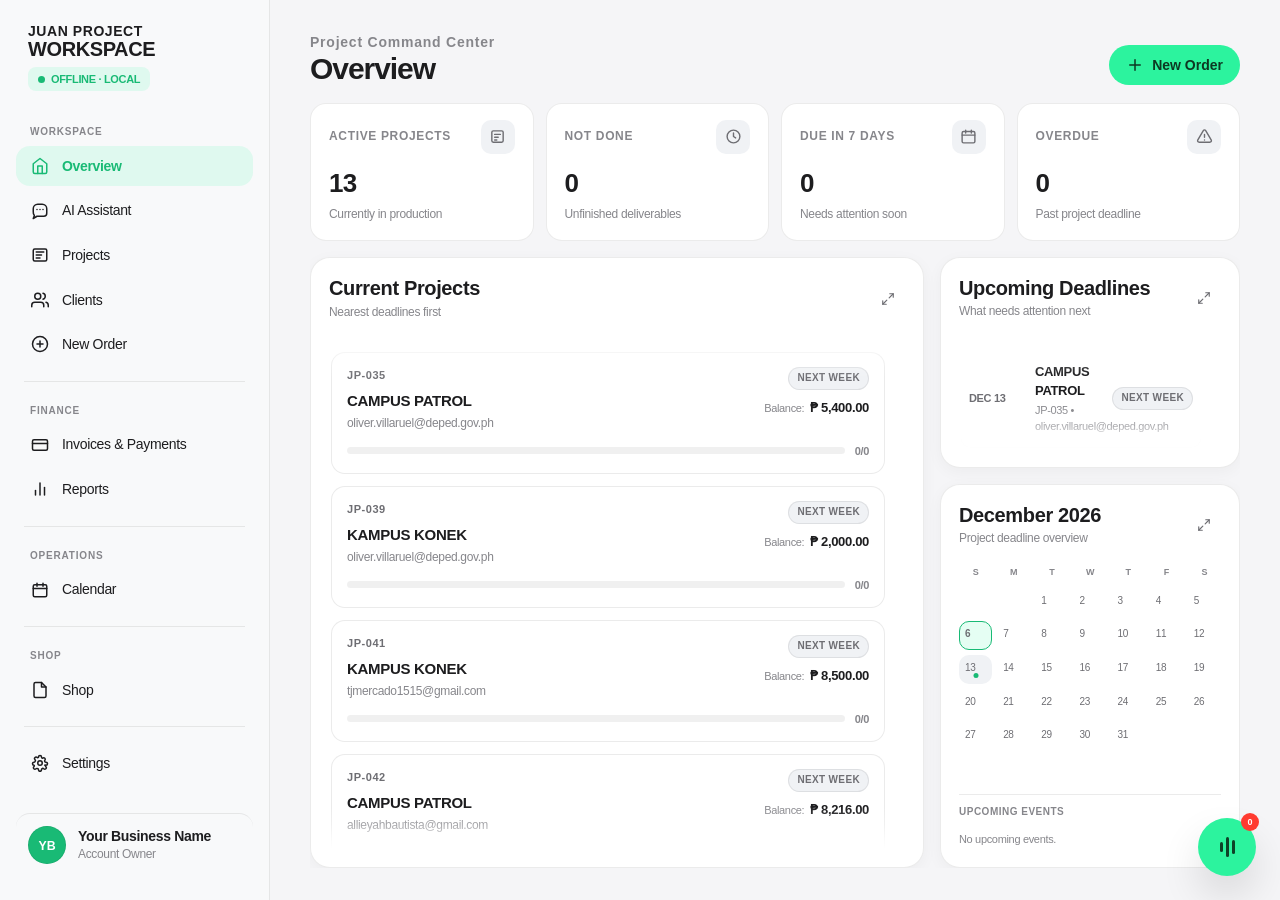
==== commit c0c8d9d1: "Update Shop and workspace refinements v1.1.5" ====
--- a/index.html
+++ b/index.html
@@ -16,7 +16,7 @@
 <link href="./manifest.webmanifest" rel="manifest"/>
 <link href="./assets/apple-touch-icon.png" rel="apple-touch-icon"/>
 <link href="./assets/favicon-64.png" rel="icon" sizes="64x64" type="image/png"/>
-<link href="./css/core.css" rel="stylesheet"/><link href="./css/visual-language.css" rel="stylesheet"/><link href="./css/responsive.css" rel="stylesheet"/><link href="./css/overview-assistant.css" rel="stylesheet"/><link href="./css/management-layout.css" rel="stylesheet"/><link href="./css/interactions-scroll.css" rel="stylesheet"/><link href="./css/project-catalog.css" rel="stylesheet"/><link href="./css/items-security-performance.css" rel="stylesheet"/><link href="./css/payments-invoice-urgency.css" rel="stylesheet"/><link href="./css/catalog-calendar-receipts.css" rel="stylesheet"/><link href="./css/typography-guided-assistant.css" rel="stylesheet"/><link href="./css/mobile-viewer.css" rel="stylesheet"/></head>
+<link href="./css/core.css" rel="stylesheet"/><link href="./css/visual-language.css" rel="stylesheet"/><link href="./css/responsive.css" rel="stylesheet"/><link href="./css/overview-assistant.css" rel="stylesheet"/><link href="./css/management-layout.css" rel="stylesheet"/><link href="./css/interactions-scroll.css" rel="stylesheet"/><link href="./css/project-catalog.css" rel="stylesheet"/><link href="./css/items-security-performance.css" rel="stylesheet"/><link href="./css/payments-invoice-urgency.css" rel="stylesheet"/><link href="./css/catalog-calendar-receipts.css" rel="stylesheet"/><link href="./css/typography-guided-assistant.css" rel="stylesheet"/><link href="./css/mobile-viewer.css" rel="stylesheet"/><link href="./css/shop-refinement.css" rel="stylesheet"/></head>
 <body>
 <!--
   JUAN PROJECT WORKSPACE — MODULAR BUILD
@@ -53,8 +53,8 @@
 <div class="nav-section-label">OPERATIONS</div>
 <a class="nav-item" data-view="calendar" href="#"><span class="icon"><svg class="icon-svg" viewbox="0 0 24 24"><rect height="16" rx="2" width="18" x="3" y="5"></rect><path d="M16 3v4M8 3v4M3 10h18"></path></svg></span>Calendar</a>
 <div class="nav-divider"></div>
-<div class="nav-section-label">CATALOG</div>
-<a class="nav-item" data-view="pricelist" href="#"><span class="icon"><svg class="icon-svg" viewbox="0 0 24 24"><path d="M14 2H6a2 2 0 0 0-2 2v16a2 2 0 0 0 2 2h12a2 2 0 0 0 2-2V8z"></path><polyline points="14 2 14 8 20 8"></polyline></svg></span>Pricelist</a>
+<div class="nav-section-label">SHOP</div>
+<a class="nav-item" data-view="pricelist" href="#"><span class="icon"><svg class="icon-svg" viewbox="0 0 24 24"><path d="M14 2H6a2 2 0 0 0-2 2v16a2 2 0 0 0 2 2h12a2 2 0 0 0 2-2V8z"></path><polyline points="14 2 14 8 20 8"></polyline></svg></span>Shop</a>
 <div class="nav-divider"></div>
 <a class="nav-item" data-view="settings" href="#"><span class="icon"><svg class="icon-svg" viewbox="0 0 24 24"><circle cx="12" cy="12" r="3"></circle><path d="M19.4 15a1.65 1.65 0 0 0 .33 1.82l.06.06a2 2 0 0 1-2.83 2.83l-.06-.06a1.65 1.65 0 0 0-1.82-.33A1.65 1.65 0 0 0 14 21v.09a2 2 0 0 1-4 0V21a1.65 1.65 0 0 0-1.51-1.6 1.65 1.65 0 0 0-1.82.33l-.06.06a2 2 0 1 1-2.83-2.83l.06-.06A1.65 1.65 0 0 0 4.23 15H4a2 2 0 0 1 0-4h.23a1.65 1.65 0 0 0 1.51-1.6 1.65 1.65 0 0 0-.33-1.82l-.06-.06a2 2 0 1 1 2.83-2.83l.06.06A1.65 1.65 0 0 0 10 4.23V4a2 2 0 0 1 4 0v.23a1.65 1.65 0 0 0 1.51 1.51l.06-.06a2 2 0 1 1 2.83 2.83l-.06.06A1.65 1.65 0 0 0 19.77 11H20a2 2 0 0 1 0 4h-.23a1.65 1.65 0 0 0-1.51 0z"></path></svg></span>Settings</a>
 </nav>
@@ -238,17 +238,18 @@
 </div>
 <div class="card">
 <div class="card-header">
-<h2 class="card-title">Service Catalog</h2>
+<div><div class="section-kicker">SHOP</div><h2 class="card-title">Items &amp; Packages</h2></div>
 <button class="btn btn-secondary btn-sm" onclick="app.openCustomProductModal()">
 <svg class="icon-svg sm" viewbox="0 0 24 24"><line x1="12" x2="12" y1="5" y2="19"></line><line x1="5" x2="19" y1="12" y2="12"></line></svg>
-                  Custom Service
+                  Custom Item
                 </button>
 </div>
 <!-- Catalog Segmented Filter -->
 <div class="segmented-control mt-4 mb-4" id="catalogSegmentControl">
-<button class="segment active" onclick="app.switchCatalogTab('SOLO')">Services</button>
+<button class="segment active" onclick="app.switchCatalogTab('SOLO')">Items</button>
 <button class="segment" onclick="app.switchCatalogTab('PACKAGE')">Packages</button>
 </div>
+<div class="order-shop-service-filters" id="orderShopServiceFilters"></div>
 <div class="catalog-grid" id="serviceCatalogGrid"></div>
 </div>
 </div>
@@ -282,13 +283,15 @@
 <span class="rush-duration">Duration: <strong id="orderDurationDays">14 days</strong></span>
 <span class="rush-simple-label" id="rushFeeBadge">STANDARD</span>
 </div>
-<div class="rush-fee-amount">Rush Fee: <strong id="orderRushFeeText">₱0.00</strong></div>
+<div class="rush-fee-amount"><span>Rush Fee <button type="button" class="inline-info-button" onclick="app.openFeeInfo('rush')" aria-label="About Rush Fee">i</button></span><strong id="orderRushFeeText">₱0.00</strong></div><div class="rush-factors-summary rush-factors-hidden" id="rushFactorsSummary" aria-live="polite"></div>
 </div>
 <div class="divider"></div>
 <div class="cart-summary-rows">
 <div class="summary-row"><span>Subtotal</span><span id="summarySubtotal">₱ 0.00</span></div><div class="summary-row" id="summaryItemDiscountRow" style="display:none"><span>Item Discounts</span><span id="summaryItemDiscount">- ₱ 0.00</span></div>
 <div class="summary-row text-danger" id="summaryDiscountRow"><span>Discount</span><span id="summaryDiscount">-₱ 0.00</span></div>
-<div class="summary-row" id="summaryRushRow"><span>Rush Fee</span><span id="summaryRushFee">+₱ 0.00</span></div>
+<div class="summary-section-label" id="summaryAdditionalFeesLabel">Additional Fees</div>
+<div class="summary-row" id="summaryRushRow"><span>Rush Fee <button type="button" class="inline-info-button" onclick="app.openFeeInfo('rush')" aria-label="About Rush Fee">i</button></span><span id="summaryRushFee">+₱ 0.00</span></div>
+<div class="summary-row" id="summaryMaintenanceRow" style="display:none"><span>System Maintenance Fee <button type="button" class="inline-info-button" onclick="app.openFeeInfo('maintenance')" aria-label="About System Maintenance Fee">i</button></span><span id="summaryMaintenance">+₱ 0.00</span></div>
 <div class="summary-row" id="summaryFileDeliveryRow"><span>File Delivery</span><span id="summaryFileDelivery">+₱ 0.00</span></div>
 <div class="divider"></div>
 <div class="summary-row summary-total"><span>Total</span><span id="summaryTotal">₱ 0.00</span></div>
@@ -329,7 +332,7 @@
 <header class="page-header"><div><div class="greeting-subtitle">Workspace</div><h1 class="page-title">Projects</h1></div><button class="btn btn-primary" onclick="app.navigateTo('new-order')">+ New Order</button></header>
 <div class="view-toolbar unified-toolbar projects-toolbar">
 <input class="form-control" id="projectsSearch" oninput="app.queueViewRender('projects')" placeholder="Search Project ID, project name, client, or category..."/>
-<div class="toolbar-actions"><select class="compact-sort" id="projectsSort" onchange="app.setListSort('projects',this.value)"><option value="default">Default</option><option value="az">A to Z</option><option value="za">Z to A</option><option value="date">By Date</option></select><div class="filter-pills" id="projectFilters"></div></div>
+<div class="toolbar-actions"><select class="compact-sort" id="projectsSort" onchange="app.setListSort('projects',this.value)"><option value="default">Default</option><option value="id">By ID</option><option value="priority">By Priority</option></select><div class="filter-pills" id="projectFilters"></div></div>
 </div>
 <div class="card table-card">
 <div class="table-responsive">
@@ -356,7 +359,7 @@
 </section>
 <!-- VIEW: CLIENT PROFILE -->
 <section class="view" id="view-client-profile">
-<header class="page-header"><div><button class="btn-text mb-2" onclick="app.navigateTo('clients')">← Back to Clients</button><div class="greeting-subtitle" id="clientProfileEmail"></div><h1 class="page-title" id="clientProfileName">Client</h1></div><button class="btn btn-secondary" id="clientProfileEditBtn">Edit Client</button></header>
+<header class="page-header"><div><button class="btn-text mb-2" onclick="app.navigateTo('clients')">← Back to Clients</button><div class="greeting-subtitle" id="clientProfileEmail"></div><h1 class="page-title" id="clientProfileName">Client</h1></div><button class="btn btn-primary" id="clientProfileEditBtn" onclick="app.saveClientProfileChanges()">Save Changes</button></header>
 <div id="clientProfileContent"></div>
 </section>
 <!-- VIEW 3: PROJECT DETAILS -->
@@ -371,7 +374,7 @@
 <div class="project-detail-inline-meta" id="projDetailClient">JP-000  |  email@example.com</div>
 </div>
 <div class="action-buttons-group project-primary-actions">
-<button class="btn btn-primary" id="btnMarkDeliveredHeader" onclick="app.promptMarkAsDelivered()">
+<button class="btn btn-secondary" id="btnMarkDeliveredHeader" onclick="app.promptMarkAsDelivered()">
 <svg class="icon-svg sm" viewbox="0 0 24 24"><polyline points="20 6 9 17 4 12"></polyline></svg>
               Mark as Delivered
             </button>
@@ -496,9 +499,9 @@
 <header class="page-header">
 <div>
 <div class="greeting-subtitle">Schedule</div>
-<h1 class="page-title">Deadline Calendar</h1>
-</div>
-<div class="calendar-controls">
+<div class="greeting-subtitle">Schedule</div><h1 class="page-title">Calendar</h1>
+</div>
+<div class="calendar-controls"><button class="btn btn-primary btn-sm" onclick="app.openCalendarEventModal()">+ Add Event</button>
 <button class="btn btn-secondary btn-sm" onclick="app.changeCalendarMonth(-1)">
 <svg class="icon-svg sm" viewbox="0 0 24 24"><polyline points="15 18 9 12 15 6"></polyline></svg>
               Prev
@@ -521,21 +524,21 @@
 <!-- VIEW 6: CLIENTS -->
 <section class="view" id="view-clients">
 <header class="page-header"><div><div class="greeting-subtitle">Directory</div><h1 class="page-title">Clients Directory</h1></div></header>
-<div class="view-toolbar unified-toolbar"><input class="form-control" id="clientsSearch" oninput="app.queueViewRender('clients')" placeholder="Search client name, email, number, or address..." type="text"/><div class="toolbar-actions"><select class="compact-sort" id="clientsSort" onchange="app.setListSort('clients',this.value)"><option value="az">A to Z</option><option value="za">Z to A</option></select></div></div>
+<div class="view-toolbar unified-toolbar"><input class="form-control" id="clientsSearch" oninput="app.queueViewRender('clients')" placeholder="Search client name, email, number, or address..." type="text"/><div class="toolbar-actions"><select class="compact-sort" id="clientsSort" onchange="app.setListSort('clients',this.value)"><option value="id">By ID</option><option value="az">A to Z</option><option value="za">Z to A</option></select></div></div>
 <div id="clientsListGrid"></div>
 </section>
-<!-- VIEW 7: PRICELIST -->
+<!-- VIEW 7: SHOP -->
 <section class="view" id="view-pricelist">
 <header class="page-header">
-<div><div class="greeting-subtitle">Seller Catalog</div><h1 class="page-title">Catalog</h1></div>
-<div class="action-buttons-group"><button class="btn btn-secondary" onclick="app.openCatalogCategoryModal()">+ Category</button><button class="btn btn-primary" onclick="app.openCatalogPackageModal()">+ Create Package</button></div>
+<div><div class="greeting-subtitle">Seller Shop</div><h1 class="page-title">Shop</h1></div>
+<div class="action-buttons-group"><button class="btn btn-secondary" onclick="app.openCatalogCategoryModal()">+ New Service</button></div>
 </header>
-<div class="view-toolbar unified-toolbar catalog-toolbar"><input class="form-control" id="catalogManagerSearch" oninput="app.queueViewRender('catalog')" placeholder="Search services, categories, packages, or inclusions..." type="text"/><div class="toolbar-actions"><select class="compact-sort" id="catalogSort" onchange="app.setListSort('catalog',this.value)"><option value="az">A to Z</option><option value="za">Z to A</option></select><div class="filter-pills" id="catalogManagerFilters"></div></div></div>
-<div class="catalog-seller-layout">
-<aside class="card catalog-category-panel"><div class="catalog-panel-heading"><div><h2 class="card-title">Categories</h2></div><button class="btn btn-secondary btn-sm" onclick="app.openCatalogCategoryModal()">Add</button></div><div class="catalog-category-list" id="catalogCategoryList"></div></aside>
+<div class="view-toolbar unified-toolbar catalog-toolbar"><input class="form-control" id="catalogManagerSearch" oninput="app.queueViewRender('catalog')" placeholder="Search services, items, packages, or inclusions..." type="text"/><div class="toolbar-actions"><select class="compact-sort" id="catalogSort" onchange="app.setListSort('catalog',this.value)"><option value="default">Default</option><option value="az">A to Z</option><option value="za">Z to A</option></select><div class="filter-pills" id="catalogManagerFilters"></div></div></div>
+<div class="catalog-seller-layout shop-seller-layout">
+<aside class="card catalog-category-panel shop-service-panel"><div class="catalog-panel-heading"><div><div class="section-kicker">SHOP</div><h2 class="card-title">Services</h2><div class="text-sm text-muted mt-1">Drag services to change their sequence.</div></div><button class="btn btn-secondary btn-sm" onclick="app.openCatalogCategoryModal()">Add</button></div><div class="catalog-category-list" id="catalogCategoryList"></div></aside>
 <div class="catalog-manager-main">
-<div class="card table-card" id="catalogServicesCard"><div class="catalog-panel-heading catalog-table-heading"><div><div class="section-kicker">SERVICES</div><h2 class="card-title" id="catalogSelectedCategoryTitle">All Services</h2></div><div class="catalog-heading-actions"><button class="btn btn-primary btn-sm" onclick="app.openCatalogServiceModal()">+ Add Service</button><button aria-label="Expand pricelist" class="icon-action-button" onclick="app.openCatalogFullView()" title="Expand pricelist"><svg class="icon-svg sm" viewbox="0 0 24 24"><polyline points="15 3 21 3 21 9"></polyline><line x1="14" x2="21" y1="10" y2="3"></line><polyline points="9 21 3 21 3 15"></polyline><line x1="10" x2="3" y1="14" y2="21"></line></svg></button></div></div><div class="table-responsive"><table class="data-table unified-table catalog-services-table"><thead><tr><th>Service</th><th>Category</th><th>Description</th><th>Price</th><th></th></tr></thead><tbody id="catalogServicesBody"></tbody></table></div></div>
-<div class="card table-card" id="catalogPackagesCard"><div class="catalog-panel-heading catalog-table-heading"><div><div class="section-kicker">BUNDLES</div><h2 class="card-title">Packages</h2></div><button class="btn btn-secondary btn-sm" onclick="app.openCatalogPackageModal()">Create Package</button></div><div class="table-responsive"><table class="data-table unified-table catalog-packages-table"><thead><tr><th>Package</th><th>Category</th><th>Inclusions</th><th>Original Price</th><th>Offer Price</th><th></th></tr></thead><tbody id="catalogPackagesBody"></tbody></table></div></div>
+<div class="card table-card" id="catalogServicesCard"><div class="catalog-panel-heading catalog-table-heading"><div><div class="section-kicker" id="catalogItemsKicker">ITEMS</div><h2 class="card-title" id="catalogSelectedCategoryTitle">All Shop Items</h2></div><div class="catalog-heading-actions"><button class="btn btn-primary btn-sm" id="catalogAddItemBtn" onclick="app.openCatalogServiceModal()">+ Add Item</button><button aria-label="Maximize items" class="icon-action-button" onclick="app.openCatalogSectionFullView('items')" title="Maximize items"><svg class="icon-svg sm" viewbox="0 0 24 24"><polyline points="15 3 21 3 21 9"></polyline><line x1="14" x2="21" y1="10" y2="3"></line><polyline points="9 21 3 21 3 15"></polyline><line x1="10" x2="3" y1="14" y2="21"></line></svg></button></div></div><div class="table-responsive"><table class="data-table unified-table catalog-services-table"><thead id="catalogServicesHead"><tr><th>Item / Service</th><th>Description</th><th>Price</th><th class="actions-col"></th></tr></thead><tbody id="catalogServicesBody"></tbody></table></div></div>
+<div class="card table-card" id="catalogPackagesCard"><div class="catalog-panel-heading catalog-table-heading"><div><div class="section-kicker">PACKAGES</div><h2 class="card-title">Packages</h2></div><div class="catalog-heading-actions"><button class="btn btn-secondary btn-sm" onclick="app.openCatalogPackageModal()">Create Package</button><button aria-label="Maximize packages" class="icon-action-button" onclick="app.openCatalogSectionFullView('packages')" title="Maximize packages"><svg class="icon-svg sm" viewbox="0 0 24 24"><polyline points="15 3 21 3 21 9"></polyline><line x1="14" x2="21" y1="10" y2="3"></line><polyline points="9 21 3 21 3 15"></polyline><line x1="10" x2="3" y1="14" y2="21"></line></svg></button></div></div><div class="table-responsive"><table class="data-table unified-table catalog-packages-table"><thead><tr><th>Package</th><th>Inclusions</th><th>Original Price</th><th>Offer Price</th><th class="actions-col"></th></tr></thead><tbody id="catalogPackagesBody"></tbody></table></div></div>
 </div>
 </div>
 </section>
@@ -814,15 +817,15 @@
 <div class="modal-backdrop" id="customProductModal">
 <div class="modal-card">
 <div class="modal-header">
-<h3 class="modal-title">Add Custom Service</h3>
+<h3 class="modal-title">Add Custom Item</h3>
 <button class="modal-close" onclick="app.closeModal('customProductModal')">
 <svg class="icon-svg sm" viewbox="0 0 24 24"><line x1="18" x2="6" y1="6" y2="18"></line><line x1="6" x2="18" y1="6" y2="18"></line></svg>
 </button>
 </div>
 <div class="modal-body">
 <div class="form-group">
-<label class="form-label">Service Name *</label>
-<input class="form-control" id="customProdName" placeholder="Custom Service Name" type="text"/>
+<label class="form-label">Item Name *</label>
+<input class="form-control" id="customProdName" placeholder="Custom Item Name" type="text"/>
 <span class="inline-error" id="customProdNameError"></span>
 </div>
 <div class="form-grid">
@@ -848,14 +851,14 @@
 <div class="modal-backdrop" id="projectOrderBatchModal">
 <div class="modal-card modal-wide project-batch-modal">
 <div class="modal-header">
-<div><div class="section-kicker">ORDER ITEMS</div><h3 class="modal-title">Add Items</h3><div class="text-sm text-muted">Select catalog items in one pass. Standalone services may receive an item discount; packages already use their offer price.</div></div>
+<div><div class="section-kicker">ORDER ITEMS</div><h3 class="modal-title">Add Items</h3><div class="text-sm text-muted">Browse the same Shop used by New Order. Filter by Service, then select Items or Packages.</div></div>
 <button class="modal-close" onclick="app.closeModal('projectOrderBatchModal')">×</button>
 </div>
 <div class="modal-body">
 <div class="form-group"><label class="form-label">Find Services or Packages</label><input autocomplete="off" class="form-control" id="projectOrderBatchSearch" oninput="app.renderProjectOrderBatchChoices(this.value)" placeholder="Type to search available items..."/></div>
 <div class="project-batch-picker" id="projectOrderBatchChoices"></div>
 <div class="project-batch-custom">
-<div class="project-batch-custom-head"><strong>Custom item</strong><span>Use only when it is not in the catalog.</span></div>
+<div class="project-batch-custom-head"><strong>Custom item</strong><span>Use only when it is not in the Shop.</span></div>
 <div class="project-batch-custom-grid"><input class="form-control" id="projectBatchCustomName" placeholder="Item name"/><input aria-label="Quantity" class="form-control" id="projectBatchCustomQty" min="1" type="number" value="1"/><input class="form-control" id="projectBatchCustomPrice" min="0" placeholder="Price" step="0.01" type="number"/><button class="btn btn-secondary" onclick="app.addCustomProjectBatchItem()" type="button">Add</button></div>
 </div>
 <div class="project-batch-selected" id="projectOrderBatchSelected"></div>
@@ -870,7 +873,7 @@
 <div class="modal-header"><h3 class="modal-title" id="projectOrderItemModalTitle">Edit Order Item</h3><button class="modal-close" onclick="app.closeModal('projectOrderItemModal')">×</button></div>
 <div class="modal-body">
 <input id="projectOrderItemIndex" type="hidden"/>
-<div class="form-group typeahead-wrap"><label class="form-label">Item / Service Name</label><input autocomplete="off" class="form-control" id="projectOrderItemName" onfocus="app.renderProjectOrderItemSuggestions(this.value)" oninput="app.renderProjectOrderItemSuggestions(this.value)" placeholder="Type to search catalog or enter a custom item" type="text"/><div class="typeahead-menu project-item-suggestions" id="projectOrderItemSuggestions"></div></div>
+<div class="form-group typeahead-wrap"><label class="form-label">Item / Service Name</label><input autocomplete="off" class="form-control" id="projectOrderItemName" onfocus="app.renderProjectOrderItemSuggestions(this.value)" oninput="app.renderProjectOrderItemSuggestions(this.value)" placeholder="Type to search Shop or enter a custom item" type="text"/><div class="typeahead-menu project-item-suggestions" id="projectOrderItemSuggestions"></div></div>
 <div class="form-grid">
 <div class="form-group"><label class="form-label">Type</label><div class="segmented-control" id="projectOrderItemTypeSegments"><button class="segment active" data-order-type="SOLO" onclick="app.setProjectOrderItemType('SOLO')" type="button">Service</button><button class="segment" data-order-type="PACKAGE" onclick="app.setProjectOrderItemType('PACKAGE')" type="button">Package</button></div><input id="projectOrderItemType" type="hidden" value="SOLO"/></div>
 <div class="form-group"><label class="form-label">Quantity</label><input class="form-control" id="projectOrderItemQty" min="1" step="1" type="number" value="1"/></div>
@@ -884,7 +887,7 @@
 <div class="modal-card">
 <div class="modal-header"><div><div class="section-kicker">PROJECT</div><h3 class="modal-title">Add Deliverable</h3></div><button class="modal-close" onclick="app.closeModal('projectDeliverableModal')">×</button></div>
 <div class="modal-body">
-<div class="form-group typeahead-wrap"><label class="form-label">Deliverable</label><input autocomplete="off" class="form-control" id="projectDeliverableName" onfocus="app.renderProjectDeliverableSuggestions(this.value)" oninput="app.renderProjectDeliverableSuggestions(this.value)" placeholder="Type to search catalog or enter manually"/><div class="typeahead-menu" id="projectDeliverableSuggestions"></div></div>
+<div class="form-group typeahead-wrap"><label class="form-label">Deliverable</label><input autocomplete="off" class="form-control" id="projectDeliverableName" onfocus="app.renderProjectDeliverableSuggestions(this.value)" oninput="app.renderProjectDeliverableSuggestions(this.value)" placeholder="Type to search Shop or enter manually"/><div class="typeahead-menu" id="projectDeliverableSuggestions"></div></div>
 </div>
 <div class="modal-footer"><button class="btn btn-secondary" onclick="app.closeModal('projectDeliverableModal')">Cancel</button><button class="btn btn-primary" onclick="app.saveProjectDeliverable()">Add Deliverable</button></div>
 </div>
@@ -908,7 +911,7 @@
 <div class="modal-card compact-validation-modal reset-pin-modal">
 <div class="validation-graphic reset-lock-graphic"><svg class="icon-svg lg" viewbox="0 0 24 24"><rect height="10" rx="2" width="14" x="5" y="10"></rect><path d="M8 10V7a4 4 0 0 1 8 0v3"></path><path d="M12 14v2"></path></svg></div>
 <div class="validation-copy"><h3 class="modal-title" id="destructivePinTitle">Confirm deletion</h3><p id="destructivePinDescription">Enter your 6-digit PIN to continue.</p></div>
-<div class="form-group reset-pin-field"><label class="form-label" for="destructivePinInput">PIN Code</label><input autocomplete="off" class="form-control reset-pin-input" id="destructivePinInput" inputmode="numeric" maxlength="6" onkeydown="if(event.key==='Enter'){event.preventDefault();app.confirmDestructivePin();}" placeholder="••••••" type="password"/><span class="inline-error hidden" id="destructivePinError">Incorrect PIN.</span></div>
+<div class="form-group reset-pin-field"><label class="form-label" for="destructivePinInput">PIN Code</label><input autocomplete="off" class="form-control reset-pin-input" id="destructivePinInput" inputmode="numeric" maxlength="6" onkeydown="if(event.key==='Enter'){event.preventDefault();app.confirmDestructivePin();}" placeholder="⋮⋮" type="password"/><span class="inline-error hidden" id="destructivePinError">Incorrect PIN.</span></div>
 <div class="modal-footer validation-actions"><button class="btn btn-secondary" onclick="app.closeModal('destructivePinModal')">Cancel</button><button class="btn btn-danger" onclick="app.confirmDestructivePin()">Continue</button></div>
 </div>
 </div>
@@ -924,7 +927,7 @@
 </div>
 <div class="form-group reset-pin-field">
 <label class="form-label" for="resetDataPinInput">PIN Code</label>
-<input autocomplete="off" class="form-control reset-pin-input" id="resetDataPinInput" inputmode="numeric" maxlength="6" onkeydown="if(event.key==='Enter') app.confirmResetDataPin()" pattern="[0-9]*" placeholder="••••••" type="password"/>
+<input autocomplete="off" class="form-control reset-pin-input" id="resetDataPinInput" inputmode="numeric" maxlength="6" onkeydown="if(event.key==='Enter') app.confirmResetDataPin()" pattern="[0-9]*" placeholder="⋮⋮" type="password"/>
 <div class="inline-error hidden" id="resetDataPinError">Incorrect PIN. Please try again.</div>
 </div>
 <div class="modal-footer validation-actions">
@@ -934,15 +937,17 @@
 </div>
 </div>
 <!-- CATALOG MANAGER MODALS -->
-<div class="modal-backdrop" id="catalogCategoryModal"><div class="modal-card"><div class="modal-header"><div><div class="section-kicker">CATALOG</div><h3 class="modal-title" id="catalogCategoryModalTitle">Add Category</h3></div><button class="modal-close" onclick="app.closeModal('catalogCategoryModal')">×</button></div><div class="modal-body"><input id="catalogCategoryOldName" type="hidden"/><div class="form-group"><label class="form-label">Category Name</label><input class="form-control" id="catalogCategoryName" placeholder="Category name"/></div></div><div class="modal-footer catalog-modal-footer"><button class="btn btn-text text-danger hidden" id="catalogCategoryDeleteBtn" onclick="app.deleteCatalogCategory()">Delete</button><span class="modal-footer-spacer"></span><button class="btn btn-secondary" onclick="app.closeModal('catalogCategoryModal')">Cancel</button><button class="btn btn-primary" onclick="app.saveCatalogCategory()">Save Category</button></div></div></div>
-<div class="modal-backdrop" id="catalogServiceModal"><div class="modal-card"><div class="modal-header"><div><div class="section-kicker">CATALOG</div><h3 class="modal-title" id="catalogServiceModalTitle">Add Service</h3></div><button class="modal-close" onclick="app.closeModal('catalogServiceModal')">×</button></div><div class="modal-body"><input id="catalogServiceCode" type="hidden"/><div class="form-group"><label class="form-label">Service Name</label><input class="form-control" id="catalogServiceName" placeholder="Service name"/></div><div class="form-group"><label class="form-label">Category</label><select class="form-control" id="catalogServiceCategory"></select></div><div class="form-group"><label class="form-label">Description</label><textarea class="form-control" id="catalogServiceDescription" placeholder="What is included or produced" rows="3"></textarea></div><div class="form-group"><label class="form-label">Price (₱)</label><input class="form-control" id="catalogServicePrice" min="0" step="0.01" type="number"/></div></div><div class="modal-footer catalog-modal-footer"><button class="btn btn-text text-danger hidden" id="catalogServiceDeleteBtn" onclick="app.deleteCatalogService()">Delete</button><span class="modal-footer-spacer"></span><button class="btn btn-secondary" onclick="app.closeModal('catalogServiceModal')">Cancel</button><button class="btn btn-primary" onclick="app.saveCatalogService()">Save Service</button></div></div></div>
-<div class="modal-backdrop" id="catalogPackageModal"><div class="modal-card modal-wide"><div class="modal-header"><div><div class="section-kicker">PACKAGE BUILDER</div><h3 class="modal-title" id="catalogPackageModalTitle">Create Package</h3></div><button class="modal-close" onclick="app.closeModal('catalogPackageModal')">×</button></div><div class="modal-body"><input id="catalogPackageCode" type="hidden"/><div class="form-grid"><div class="form-group"><label class="form-label">Package Name</label><input class="form-control" id="catalogPackageName" placeholder="Package name"/></div><div class="form-group"><label class="form-label">Category</label><select class="form-control" id="catalogPackageCategory" onchange="app.renderPackageServiceChoices(document.getElementById('catalogPackageServiceSearch').value)"></select></div></div><div class="form-group"><label class="form-label">Find Services</label><input class="form-control" id="catalogPackageServiceSearch" oninput="app.renderPackageServiceChoices(this.value)" placeholder="Type to search available services..."/></div><div class="package-service-picker" id="catalogPackageServiceChoices"></div><div class="package-builder-summary"><div><span>Original service total</span><strong id="catalogPackageOriginalTotal">₱0.00</strong></div><div class="form-group" style="margin:0"><label class="form-label">Offer / Discounted Price (₱)</label><input class="form-control" id="catalogPackageSellingPrice" min="0" step="0.01" type="number"/></div></div></div><div class="modal-footer catalog-modal-footer"><button class="btn btn-text text-danger hidden" id="catalogPackageDeleteBtn" onclick="app.deleteCatalogPackage()">Delete</button><span class="modal-footer-spacer"></span><button class="btn btn-secondary" onclick="app.closeModal('catalogPackageModal')">Cancel</button><button class="btn btn-primary" onclick="app.saveCatalogPackage()">Save Package</button></div></div></div>
+<div class="modal-backdrop" id="catalogCategoryModal"><div class="modal-card"><div class="modal-header"><div><div class="section-kicker">SHOP SERVICE</div><h3 class="modal-title" id="catalogCategoryModalTitle">Add Service</h3></div><button class="modal-close" onclick="app.closeModal('catalogCategoryModal')">×</button></div><div class="modal-body"><input id="catalogCategoryOldName" type="hidden"/><div class="form-group"><label class="form-label">Service Name</label><input class="form-control" id="catalogCategoryName" placeholder="Service name, e.g. TV Broadcast Graphics"/></div></div><div class="modal-footer catalog-modal-footer"><button class="btn btn-text text-danger hidden" id="catalogCategoryDeleteBtn" onclick="app.deleteCatalogCategory()">Delete Service</button><span class="modal-footer-spacer"></span><button class="btn btn-secondary" onclick="app.closeModal('catalogCategoryModal')">Cancel</button><button class="btn btn-primary" onclick="app.saveCatalogCategory()">Save Service</button></div></div></div>
+<div class="modal-backdrop" id="catalogServiceModal"><div class="modal-card"><div class="modal-header"><div><div class="section-kicker">SHOP ITEM</div><h3 class="modal-title" id="catalogServiceModalTitle">Add Item</h3></div><button class="modal-close" onclick="app.closeModal('catalogServiceModal')">×</button></div><div class="modal-body"><input id="catalogServiceCode" type="hidden"/><div class="form-group"><label class="form-label">Item Name</label><input class="form-control" id="catalogServiceName" placeholder="Item name"/></div><div class="form-group"><label class="form-label">Service</label><select class="form-control" id="catalogServiceCategory"></select></div><div class="form-group"><label class="form-label">Description</label><textarea class="form-control" id="catalogServiceDescription" placeholder="What is included or produced" rows="3"></textarea></div><div class="form-group"><label class="form-label">Price (₱)</label><input class="form-control" id="catalogServicePrice" min="0" step="0.01" type="number"/></div></div><div class="modal-footer catalog-modal-footer"><button class="btn btn-text text-danger hidden" id="catalogServiceDeleteBtn" onclick="app.deleteCatalogService()">Delete Item</button><span class="modal-footer-spacer"></span><button class="btn btn-secondary" onclick="app.closeModal('catalogServiceModal')">Cancel</button><button class="btn btn-primary" onclick="app.saveCatalogService()">Save Item</button></div></div></div>
+<div class="modal-backdrop" id="catalogPackageModal"><div class="modal-card modal-wide"><div class="modal-header"><div><div class="section-kicker">PACKAGE BUILDER</div><h3 class="modal-title" id="catalogPackageModalTitle">Create Package</h3></div><button class="modal-close" onclick="app.closeModal('catalogPackageModal')">×</button></div><div class="modal-body"><input id="catalogPackageCode" type="hidden"/><div class="form-grid"><div class="form-group"><label class="form-label">Package Name</label><input class="form-control" id="catalogPackageName" placeholder="Package name"/></div><div class="form-group"><label class="form-label">Service</label><select class="form-control" id="catalogPackageCategory" onchange="app.renderPackageServiceChoices(document.getElementById('catalogPackageServiceSearch').value)"></select></div></div><div class="form-group"><label class="form-label">Find Items</label><input class="form-control" id="catalogPackageServiceSearch" oninput="app.renderPackageServiceChoices(this.value)" placeholder="Type to search available items..."/></div><div class="package-service-picker" id="catalogPackageServiceChoices"></div><div class="package-builder-summary"><div><span>Original item total</span><strong id="catalogPackageOriginalTotal">₱0.00</strong></div><div class="form-group" style="margin:0"><label class="form-label">Offer / Discounted Price (₱)</label><input class="form-control" id="catalogPackageSellingPrice" min="0" step="0.01" type="number"/></div></div></div><div class="modal-footer catalog-modal-footer"><button class="btn btn-text text-danger hidden" id="catalogPackageDeleteBtn" onclick="app.deleteCatalogPackage()">Delete Package</button><span class="modal-footer-spacer"></span><button class="btn btn-secondary" onclick="app.closeModal('catalogPackageModal')">Cancel</button><button class="btn btn-primary" onclick="app.saveCatalogPackage()">Save Package</button></div></div></div>
+<!-- MODAL: FEE INFORMATION -->
+<div class="modal-backdrop" id="feeInfoModal"><div class="modal-card fee-info-modal-card"><div class="modal-header"><div><div class="section-kicker">ADDITIONAL FEE</div><h3 class="modal-title" id="feeInfoTitle">Fee Information</h3></div><button class="modal-close" onclick="app.closeModal('feeInfoModal')">×</button></div><div class="modal-body" id="feeInfoBody"></div><div class="modal-footer"><span class="modal-footer-spacer"></span><button class="btn btn-primary" onclick="app.closeModal('feeInfoModal')">Got it</button></div></div></div>
+<!-- MODAL: CALENDAR EVENT / MEETING -->
+<div class="modal-backdrop" id="calendarEventModal"><div class="modal-card"><div class="modal-header"><div><div class="section-kicker">CALENDAR</div><h3 class="modal-title" id="calendarEventModalTitle">Add Event</h3></div><button class="modal-close" onclick="app.closeModal('calendarEventModal')">×</button></div><div class="modal-body"><input id="calendarEventId" type="hidden"/><div class="form-grid"><div class="form-group"><label class="form-label">Type</label><select class="form-control" id="calendarEventType"><option value="Event">Event</option><option value="Meeting">Meeting</option></select></div><div class="form-group"><label class="form-label">Date</label><input class="form-control" id="calendarEventDate" type="date"/></div></div><div class="form-group"><label class="form-label">Title</label><input class="form-control" id="calendarEventTitle" placeholder="Meeting, review, workshop..."/></div><div class="form-grid"><div class="form-group"><label class="form-label">Start Time</label><input class="form-control" id="calendarEventStartTime" type="time"/></div><div class="form-group"><label class="form-label">End Time</label><input class="form-control" id="calendarEventEndTime" type="time"/></div></div><div class="form-group"><label class="form-label">Related Project</label><select class="form-control" id="calendarEventProject"><option value="">None</option></select></div><div class="form-group"><label class="form-label">Notes</label><textarea class="form-control" id="calendarEventNotes" rows="3" placeholder="Optional notes"></textarea></div></div><div class="modal-footer"><button class="btn btn-text text-danger hidden" id="calendarEventDeleteBtn" onclick="app.deleteCalendarEvent()">Delete Event</button><span class="modal-footer-spacer"></span><button class="btn btn-secondary" onclick="app.closeModal('calendarEventModal')">Cancel</button><button class="btn btn-primary" onclick="app.saveCalendarEvent()">Save Event</button></div></div></div>
 <!-- JUAN ASSISTANT BUBBLE: optional shortcut + due-today reminder -->
 <div class="assistant-bubble-wrap" id="assistantBubbleWrap">
 <div class="assistant-deadline-nudge" hidden="" id="assistantDeadlineNudge"></div>
-<button aria-label="Open JUAN Assistant" class="assistant-fab" id="assistantFab" onclick="app.navigateTo('assistant')">
-<svg class="icon-svg" viewbox="0 0 24 24"><path d="M21 15a4 4 0 0 1-4 4H8l-5 3 1.5-4A7 7 0 0 1 3 13V9a6 6 0 0 1 6-6h6a6 6 0 0 1 6 6z"></path><path d="M8 10h.01M12 10h.01M16 10h.01"></path></svg>
-<span class="assistant-fab-badge" hidden="" id="assistantFabBadge">0</span>
+<button aria-label="Open JUAN Assistant" class="assistant-fab" id="assistantFab" onclick="app.navigateTo('assistant')"><span class="assistant-wave-mark" aria-hidden="true"><i></i><i></i><i></i></span><span class="assistant-fab-badge" hidden="" id="assistantFabBadge">0</span>
 </button>
 </div>
 <div class="toast-container" id="toastContainer"></div>
@@ -951,7 +956,7 @@
 <div class="modal-backdrop" id="catalogFullViewModal">
 <div class="modal-card catalog-full-modal">
 <div class="modal-header">
-<div><div class="section-kicker">PRICELIST</div><h3 class="modal-title" id="catalogFullViewTitle">Catalog</h3></div>
+<div><div class="section-kicker">SHOP</div><h3 class="modal-title" id="catalogFullViewTitle">Shop</h3></div>
 <button class="modal-close" onclick="app.closeModal('catalogFullViewModal')">×</button>
 </div>
 <div class="modal-body catalog-full-modal-body" id="catalogFullViewBody"></div>
--- a/css/payments-invoice-urgency.css
+++ b/css/payments-invoice-urgency.css
@@ -13,3 +13,42 @@
 .invoice-detailed-table th:nth-child(n+2),.invoice-detailed-table td:nth-child(n+2){white-space:nowrap}.invoice-detailed-table td:first-child{padding-right:18px}
 body.dashboard-urgency-theme #overviewKpis .kpi-card{transition:background-color .18s ease,border-color .18s ease}body.dashboard-urgency-theme #overviewKpis .urgency-active{background:rgba(25,186,117,.08);border-color:rgba(25,186,117,.20)}body.dashboard-urgency-theme #overviewKpis .urgency-notdone{background:rgba(142,142,147,.08);border-color:rgba(142,142,147,.18)}body.dashboard-urgency-theme #overviewKpis .urgency-due{background:rgba(255,149,0,.08);border-color:rgba(255,149,0,.22)}body.dashboard-urgency-theme #overviewKpis .urgency-overdue{background:rgba(255,59,48,.08);border-color:rgba(255,59,48,.22)}
 @media(max-width:720px){.payment-overview-balanced{grid-template-columns:1fr}.payment-overview-balanced .payment-status-card{grid-column:auto}}
+
+/* v1.1.4 — predefined rush factors + simplified invoice totals */
+.rush-factors-summary{display:grid;grid-template-columns:repeat(3,minmax(0,1fr));gap:8px;margin-top:10px}.rush-factors-summary span{display:grid;gap:2px;padding:8px 10px;border-radius:10px;background:var(--bg-subtle);color:var(--text-tertiary);font-size:10px;line-height:1.25}.rush-factors-summary b{font-size:9px;letter-spacing:.04em;text-transform:uppercase;color:var(--text-secondary);font-weight:700}.invoice-simple-summary{margin-top:22px;margin-left:auto;width:min(100%,430px);border-top:1px solid var(--border-light)}.invoice-simple-row{display:flex;justify-content:space-between;gap:20px;align-items:center;padding:10px 0;border-bottom:1px solid var(--border-light);font-size:12px}.invoice-simple-row>span{color:var(--text-secondary)}.invoice-simple-row>strong{text-align:right;font-variant-numeric:tabular-nums}.invoice-simple-section{padding:16px 0 6px;font-size:10px;letter-spacing:.08em;text-transform:uppercase;font-weight:750;color:var(--text-tertiary)}.invoice-fee-row{padding:8px 0;border-bottom:0}.invoice-fee-row .mini-info{margin-left:4px}.invoice-additional-total{margin-top:6px;border-top:1px solid var(--border-light);font-weight:650}.invoice-grand-total{margin-top:8px;padding:15px 0;font-size:16px;border-top:2px solid var(--text-primary)}.invoice-grand-total>span,.invoice-grand-total>strong{color:var(--text-primary)}.invoice-balance-row{font-size:14px;font-weight:700}.invoice-thankyou{margin-top:22px}
+@media(max-width:720px){.rush-factors-summary{grid-template-columns:1fr}.invoice-simple-summary{width:100%}}
+
+/* v1.1.4 — quieter action hierarchy / unified toolbar controls */
+.page-header > .btn.btn-primary{
+  min-height:40px;
+  padding:0 16px;
+  border-radius:999px!important;
+  font-size:13px;
+  box-shadow:none!important;
+}
+.unified-toolbar .filter-pills{
+  gap:2px!important;
+  padding:3px!important;
+  border:1px solid var(--border-subtle);
+  border-radius:12px;
+  background:var(--bg-subtle);
+}
+.unified-toolbar .filter-pill{
+  min-height:32px!important;
+  padding:0 11px!important;
+  border:0!important;
+  border-radius:9px!important;
+  background:transparent!important;
+  color:var(--text-secondary);
+  box-shadow:none!important;
+}
+.unified-toolbar .filter-pill.active{
+  background:var(--bg-card)!important;
+  color:var(--primary-mint-dark)!important;
+  box-shadow:0 1px 4px rgba(0,0,0,.06)!important;
+}
+.unified-toolbar .compact-sort{
+  min-height:38px;
+  border-radius:11px;
+  background-color:var(--bg-card);
+}
--- a/css/mobile-viewer.css
+++ b/css/mobile-viewer.css
@@ -1,182 +1,98 @@
-/*
- * JUAN PROJECT WORKSPACE — mobile-viewer.css
- * ---------------------------------------------------------------
- * Mobile Viewer Mode (v1.1.0)
- * Goal: make phone use calm, read-first, and AI-first.
- * Desktop behavior is intentionally untouched above 820px.
- */
+/* JUAN PROJECT — Mobile Workflow v1.1.4
+   Compact iOS companion using the existing JUAN font and green palette. */
+.mobile-topbar,.mobile-bottom-nav,.mobile-companion-screen,.m-sheet-backdrop{display:none}
+@media (max-width:820px){
+  :root{--m-top:58px;--m-nav:76px;--m-gutter:clamp(14px,4vw,20px);--m-green:#19ba75;--m-green-dark:#0b8050;--m-bg:#f5f6f5;--m-card:#fff;--m-ink:#171817;--m-muted:#7f8581;--m-line:rgba(20,24,21,.075)}
+  *{box-sizing:border-box}html,body{width:100%;max-width:100%;overflow-x:hidden;-webkit-text-size-adjust:100%}
+  button,input,select,textarea{font-family:inherit}button{touch-action:manipulation;-webkit-tap-highlight-color:transparent}
+  body.mobile-companion-mode{min-height:100dvh;background:var(--m-bg);overscroll-behavior-y:none}
+  body.mobile-companion-mode.m-sheet-open{overflow:hidden}
+  body.mobile-companion-mode .sidebar{display:none!important}
+  body.mobile-companion-mode .app-container{display:block!important;min-height:100dvh}
+  body.mobile-companion-mode .main-content{margin:0!important;width:100%!important;max-width:100%!important;min-width:0!important;padding:calc(var(--m-top) + env(safe-area-inset-top,0px) + 10px) var(--m-gutter) calc(var(--m-nav) + max(18px,env(safe-area-inset-bottom,0px)))!important;overflow:visible!important;background:transparent!important}
+  body.mobile-companion-mode .page-header{display:none!important}
+  body.mobile-companion-mode #overviewDashboard{display:none!important}
+  body.mobile-companion-mode #view-projects>.view-toolbar,body.mobile-companion-mode #view-projects>.table-card{display:none!important}
+  body.mobile-companion-mode #view-reports>#reportsContent{display:none!important}
+  .mobile-companion-screen{display:block!important;max-width:720px;margin:0 auto}
 
-.mobile-topbar,
-.mobile-bottom-nav,
-.mobile-viewer-badge { display:none; }
+  /* top identity */
+  .mobile-topbar{position:fixed;z-index:4900;left:0;right:0;top:0;height:calc(var(--m-top) + env(safe-area-inset-top,0px));padding:env(safe-area-inset-top,0px) var(--m-gutter) 8px;display:flex;align-items:flex-end;background:rgba(245,246,245,.90);-webkit-backdrop-filter:blur(20px) saturate(1.12);backdrop-filter:blur(20px) saturate(1.12);border-bottom:1px solid rgba(0,0,0,.035)}
+  .mobile-brand-lockup{display:flex;align-items:center;gap:9px;min-width:0}.mobile-brand-mark{width:32px;height:32px;border-radius:10px;flex:0 0 auto}.mobile-brand-lockup>div{display:grid;min-width:0}.mobile-brand-lockup strong{font-size:12px;line-height:1.1;letter-spacing:-.015em;color:var(--m-ink)}.mobile-brand-lockup span{margin-top:2px;font-size:9px;color:var(--m-muted)}
 
-@media (max-width: 820px) {
-  :root {
-    --mobile-nav-height: 74px;
-    --mobile-top-height: 60px;
-  }
+  /* iPhone-radius navigation pill — the whole bar is almost a capsule. */
+  .mobile-bottom-nav{position:fixed!important;z-index:6000!important;left:max(8px,env(safe-area-inset-left,0px))!important;right:max(8px,env(safe-area-inset-right,0px))!important;bottom:max(8px,calc(env(safe-area-inset-bottom,0px) - 22px))!important;height:72px!important;display:grid!important;grid-template-columns:repeat(5,minmax(0,1fr));align-items:center;padding:5px 7px!important;border:1px solid rgba(0,0,0,.065);border-radius:999px!important;background:rgba(255,255,255,.94);-webkit-backdrop-filter:blur(28px) saturate(1.25);backdrop-filter:blur(28px) saturate(1.25);box-shadow:0 12px 32px rgba(0,0,0,.13);pointer-events:auto!important;overflow:visible!important}
+  .mobile-nav-item{position:relative;z-index:1;min-width:0;height:60px;border:0;border-radius:999px;background:transparent;color:#7c827e;display:flex;flex-direction:column;align-items:center;justify-content:center;gap:3px;font-size:9px;font-weight:590;pointer-events:auto!important}
+  .mobile-nav-item svg{width:20px;height:20px;fill:none;stroke:currentColor;stroke-width:1.8;stroke-linecap:round;stroke-linejoin:round;pointer-events:none}.mobile-nav-item span{pointer-events:none;white-space:nowrap}.mobile-nav-item.active{color:var(--m-green-dark);font-weight:760}.mobile-nav-item.active::before{content:"";position:absolute;top:3px;width:18px;height:2.5px;border-radius:99px;background:var(--m-green)}.mobile-nav-item:active{background:#eef8f2}
+  .mobile-quick-fab{position:relative;z-index:2;justify-self:center;width:58px;height:58px;border:0;border-radius:50%;background:linear-gradient(180deg,#2deca0,#19ba75);color:#073b28;display:grid;place-items:center;box-shadow:0 8px 18px rgba(25,186,117,.28);transform:translateY(-11px);pointer-events:auto!important}
+  .mobile-quick-fab svg{width:27px;height:27px;fill:none;stroke:currentColor;stroke-width:2.1;stroke-linecap:round}.mobile-quick-fab:active{transform:translateY(-10px) scale(.96)}
 
-  html, body { width:100%; min-width:0; overflow-x:hidden; }
-  body.mobile-viewer-mode { background:var(--bg-main,#f5f5f7); }
-  body.mobile-viewer-mode .app-container { display:block; min-height:100vh; }
+  /* common section hierarchy */
+  .m-section{margin:0 0 22px}.m-section-title{width:100%;display:flex;align-items:flex-end;justify-content:space-between;gap:12px;margin:0 0 9px;padding:0 1px;border:0;background:transparent;text-align:left;color:var(--m-ink)}.m-section-title>span{display:grid;gap:1px}.m-section-title small{font-size:8px;letter-spacing:.13em;font-weight:780;color:#919692}.m-section-title strong{font-size:20px;line-height:1.08;letter-spacing:-.035em}.m-section-title em{font-style:normal;font-size:10px;color:var(--m-green-dark);font-weight:700}.m-title-button{min-height:38px}
+  .m-empty{padding:20px 12px;text-align:center;color:#8a8f8b;font-size:11px;border-top:1px solid var(--m-line)}.m-empty-inline{padding:18px;color:#858b87;font-size:11px}
+  .m-tags{display:flex;align-items:center;gap:4px;min-width:0;flex-wrap:wrap}.m-tag{display:inline-flex;align-items:center;min-height:19px;padding:3px 6px;border-radius:99px;background:#eef0ee;color:#757b77;font-size:7px;font-weight:820;letter-spacing:.055em;white-space:nowrap}.m-tag.priority{background:#e3f8eb;color:#087b48}.m-tag.warning{background:#fff0dc;color:#bf6800}.m-tag.danger{background:#ffe9e6;color:#cf342c}.m-tag.neutral{background:#eef0ee;color:#6f7571}
 
-  /* Desktop sidebar becomes unnecessary on phones. */
-  body.mobile-viewer-mode .sidebar { display:none !important; }
-  body.mobile-viewer-mode .main-content {
-    margin-left:0 !important;
-    width:100% !important;
-    min-width:0 !important;
-    padding:calc(var(--mobile-top-height) + 14px) 14px calc(var(--mobile-nav-height) + 22px) !important;
-    overflow:visible !important;
-  }
+  /* overview deadline rail with feathered edges; no expensive CSS mask. */
+  .m-deadline-section{margin-top:2px}.m-scroll-feather{position:relative;margin:0 calc(var(--m-gutter)*-1)}.m-scroll-feather::before,.m-scroll-feather::after{content:"";position:absolute;z-index:3;top:0;bottom:4px;width:18px;pointer-events:none}.m-scroll-feather::before{left:0;background:linear-gradient(90deg,var(--m-bg),rgba(245,246,245,0))}.m-scroll-feather::after{right:0;background:linear-gradient(270deg,var(--m-bg),rgba(245,246,245,0))}
+  .m-deadline-strip{display:flex;gap:8px;overflow-x:auto;padding:1px var(--m-gutter) 5px;scroll-snap-type:x proximity;scrollbar-width:none;-webkit-overflow-scrolling:touch}.m-deadline-strip::-webkit-scrollbar{display:none}.m-deadline-chip{flex:0 0 148px;min-height:108px;padding:12px;border:1px solid var(--m-line);border-radius:17px;background:#fff;text-align:left;color:var(--m-ink);display:flex;flex-direction:column;align-items:flex-start;scroll-snap-align:start}.m-deadline-chip>span{font-size:9px;color:#818682}.m-deadline-chip>strong{width:100%;margin-top:9px;font-size:13px;line-height:1.18;white-space:nowrap;overflow:hidden;text-overflow:ellipsis}.m-deadline-chip>small{margin-top:3px;font-size:8px;color:#929793}.m-deadline-chip>em{margin-top:auto;font-style:normal;font-size:7px;font-weight:800;letter-spacing:.06em}.m-deadline-chip>em.warning{color:#bf6800}.m-deadline-chip>em.danger{color:#d0342d}.m-deadline-chip>em.neutral{color:#727873}
+  .m-stats-strip{display:grid;grid-template-columns:repeat(3,1fr);margin:0 0 24px;padding:13px 0;border-top:1px solid var(--m-line);border-bottom:1px solid var(--m-line)}.m-stats-strip>div{text-align:center;border-right:1px solid var(--m-line)}.m-stats-strip>div:last-child{border-right:0}.m-stats-strip strong{display:block;font-size:25px;line-height:1;letter-spacing:-.045em;color:var(--m-ink)}.m-stats-strip span{display:block;margin-top:5px;font-size:9px;color:#838984}
 
-  .mobile-topbar {
-    position:fixed; inset:0 0 auto 0; height:var(--mobile-top-height);
-    display:flex; align-items:center; justify-content:space-between;
-    padding:0 16px; z-index:1300;
-    background:color-mix(in srgb, var(--bg-main,#f5f5f7) 88%, transparent);
-    -webkit-backdrop-filter:blur(18px) saturate(160%);
-    backdrop-filter:blur(18px) saturate(160%);
-    border-bottom:1px solid var(--border-color,#e5e5e7);
-  }
-  .mobile-brand-lockup { display:flex; align-items:center; gap:10px; min-width:0; }
-  .mobile-brand-mark {
-    width:34px; height:34px; border-radius:11px; object-fit:cover;
-    box-shadow:0 1px 6px rgba(0,0,0,.10);
-  }
-  .mobile-brand-copy { min-width:0; }
-  .mobile-brand-name { font-size:13px; line-height:1.05; font-weight:750; letter-spacing:-.01em; }
-  .mobile-brand-mode { font-size:10px; color:var(--text-secondary,#777); margin-top:3px; }
-  .mobile-viewer-badge {
-    display:inline-flex; align-items:center; gap:5px; padding:5px 8px; border-radius:999px;
-    font-size:10px; font-weight:700; color:#0a8a54; background:rgba(44,243,158,.13);
-  }
-  .mobile-viewer-badge::before { content:""; width:6px; height:6px; border-radius:50%; background:#19ba75; }
+  /* project lists use rows, not cards */
+  .m-project-list{border-top:1px solid var(--m-line)}.m-project-row{position:relative;display:grid;grid-template-columns:minmax(0,1fr) auto;gap:8px;min-height:82px;padding:12px 0 10px;border-bottom:1px solid var(--m-line);background:transparent;color:var(--m-ink);cursor:pointer}.m-project-row:active{background:rgba(25,186,117,.035)}.m-project-row-main{min-width:0}.m-project-idline{display:flex;align-items:center;justify-content:space-between;gap:8px;min-height:18px}.m-project-idline>span{font-size:8px;font-weight:800;letter-spacing:.085em;color:#747a76}.m-project-row-main>strong{display:block;margin-top:4px;font-size:14px;line-height:1.18;letter-spacing:-.02em;white-space:nowrap;overflow:hidden;text-overflow:ellipsis}.m-project-row-meta{display:flex;justify-content:space-between;gap:12px;margin-top:8px;font-size:9px;color:#7d837f}.m-progress{height:4px;border-radius:99px;background:#e6e9e7;overflow:hidden;margin-top:7px}.m-progress i{display:block;height:100%;border-radius:inherit;background:var(--m-green)}.m-progress.large{height:6px;margin-top:8px}.m-more{align-self:center;width:42px;height:42px;border:0;border-radius:50%;background:transparent;color:#747a76;font-size:23px;line-height:1}.m-more:active{background:#ecefec}
+  .m-projects-page{margin-top:1px}
 
-  .mobile-bottom-nav {
-    position:fixed; left:10px; right:10px; bottom:max(9px, env(safe-area-inset-bottom));
-    height:64px; display:grid; grid-template-columns:repeat(5,1fr); z-index:1400;
-    padding:6px; border-radius:22px;
-    background:color-mix(in srgb, var(--card-bg,#fff) 90%, transparent);
-    -webkit-backdrop-filter:blur(22px) saturate(170%);
-    backdrop-filter:blur(22px) saturate(170%);
-    border:1px solid var(--border-color,#e5e5e7);
-    box-shadow:0 12px 36px rgba(0,0,0,.12);
-  }
-  .mobile-nav-item {
-    border:0; background:transparent; color:var(--text-secondary,#777);
-    display:flex; flex-direction:column; align-items:center; justify-content:center;
-    gap:3px; border-radius:16px; font:inherit; font-size:10px; cursor:pointer;
-  }
-  .mobile-nav-item svg { width:19px; height:19px; stroke:currentColor; fill:none; stroke-width:1.8; }
-  .mobile-nav-item.active { color:#0d9e61; background:rgba(44,243,158,.12); font-weight:700; }
+  /* sheets */
+  .m-sheet-backdrop{position:fixed;inset:0;z-index:7200;background:rgba(11,15,12,.28);align-items:flex-end;justify-content:center;opacity:0;visibility:hidden;transition:opacity .18s ease,visibility .18s ease;pointer-events:none}.m-sheet-backdrop.active{display:flex;opacity:1;visibility:visible;pointer-events:auto}.m-sheet{width:100%;max-width:720px;max-height:min(91dvh,920px);overflow:auto;-webkit-overflow-scrolling:touch;background:#f8f9f8;border-radius:30px 30px 0 0;padding:10px var(--m-gutter) calc(16px + env(safe-area-inset-bottom,0px));transform:translateY(18px);transition:transform .2s ease}.m-sheet-backdrop.active .m-sheet{transform:translateY(0)}.m-sheet-head{position:sticky;top:-10px;z-index:5;min-height:56px;display:flex;align-items:center;gap:10px;background:rgba(248,249,248,.95);-webkit-backdrop-filter:blur(18px);backdrop-filter:blur(18px)}.m-sheet-head>div{display:grid;gap:1px;min-width:0}.m-sheet-head span{font-size:8px;letter-spacing:.12em;font-weight:780;color:#8a908b}.m-sheet-head h2{margin:0;font-size:19px;letter-spacing:-.035em;white-space:nowrap;overflow:hidden;text-overflow:ellipsis}.m-sheet-close{width:38px;height:38px;flex:0 0 auto;border:0;border-radius:50%;background:#e9ece9;color:#222;font-size:24px;line-height:1}.m-sheet-body{padding-top:5px}.m-project-sheet{padding-bottom:calc(22px + env(safe-area-inset-bottom,0px))}
+  .m-segmented{display:grid;grid-template-columns:1fr 1fr;margin:8px 0 10px;padding:3px;border-radius:14px;background:#e7eae7}.m-segmented button{height:38px;border:0;border-radius:11px;background:transparent;color:#707672;font-size:10px}.m-segmented button.active{background:#fff;color:#087c4a;font-weight:760;box-shadow:0 1px 4px rgba(0,0,0,.06)}
 
-  /* Page typography */
-  body.mobile-viewer-mode .page-header { margin-bottom:14px !important; align-items:flex-end; }
-  body.mobile-viewer-mode .greeting-subtitle { font-size:11px; }
-  body.mobile-viewer-mode .page-title { font-size:28px !important; letter-spacing:-.045em; }
-  body.mobile-viewer-mode .page-header > div:last-child { display:none !important; }
+  /* project detail hierarchy */
+  .m-project-hero{padding:13px 0 12px;border-bottom:1px solid var(--m-line)}.m-project-hero-top{display:flex;align-items:center;justify-content:space-between;gap:10px}.m-project-status{font-size:8px;font-weight:760;color:#747a76}.m-project-status.danger{color:#ce342c}.m-project-status.warning{color:#b86600}.m-deadline-line,.m-project-progress-line{display:flex;align-items:center;justify-content:space-between;gap:12px}.m-deadline-line{margin-top:14px}.m-deadline-line span,.m-project-progress-line span{font-size:9px;color:#858a86}.m-deadline-line strong{font-size:13px}.m-project-progress-line{margin-top:12px}.m-project-progress-line strong{font-size:10px;color:#0d8853}
+  .m-deliverable-list{border-top:1px solid var(--m-line)}.m-deliverable-group{border-bottom:1px solid var(--m-line)}.m-deliverable-row{width:100%;min-height:50px;display:grid;grid-template-columns:29px minmax(0,1fr);align-items:center;gap:9px;border:0;border-bottom:1px solid rgba(20,24,21,.045);background:transparent;text-align:left;color:var(--m-ink);padding:8px 0}.m-deliverable-row:last-child{border-bottom:0}.m-deliverable-row.child{padding-left:22px}.m-deliverable-row.done .m-deliverable-copy strong{color:#6d746f}.m-deliverable-row.is-updating{opacity:.55}.m-check{width:24px;height:24px;border-radius:50%;border:1.5px solid #c8cec9;display:grid;place-items:center;color:#fff;font-size:11px}.m-check.checked{background:var(--m-green);border-color:var(--m-green)}.m-deliverable-copy{display:grid;gap:2px;min-width:0}.m-deliverable-copy strong{font-size:11px;line-height:1.2}.m-deliverable-copy small{font-size:8px;color:#8b918c}.m-add-item{width:100%;min-height:48px;margin-top:12px;border:1px dashed rgba(25,186,117,.35);border-radius:15px;background:#effaf4;color:#087a49;display:flex;align-items:center;justify-content:center;gap:7px;font-size:10px;font-weight:730}.m-add-item svg{width:17px;height:17px;fill:none;stroke:currentColor;stroke-width:2}
 
-  /* Mobile cards are touch-sized, simple, and single-column. */
-  body.mobile-viewer-mode .card { border-radius:18px !important; }
-  body.mobile-viewer-mode .kpi-grid { grid-template-columns:repeat(2,minmax(0,1fr)) !important; gap:9px !important; }
-  body.mobile-viewer-mode .kpi-card { min-height:112px; padding:14px !important; }
-  body.mobile-viewer-mode .kpi-card .kpi-value,
-  body.mobile-viewer-mode .stat-value { font-size:24px !important; }
+  /* payment monitoring */
+  .m-payment-monitor{padding:3px 0 14px;border-bottom:1px solid var(--m-line)}.m-payment-status-line{display:flex;justify-content:space-between;gap:12px;align-items:center}.m-payment-status-line span{font-size:8px;font-weight:800;letter-spacing:.07em;color:#0b8953}.m-payment-status-line strong{font-size:10px;color:#707672}.m-payment-figures{display:grid;grid-template-columns:1.25fr 1fr 1fr;gap:7px;margin-top:12px}.m-payment-figures>div{min-width:0}.m-payment-figures span{display:block;font-size:8px;color:#8a908b}.m-payment-figures strong{display:block;margin-top:4px;font-size:14px;letter-spacing:-.025em;white-space:nowrap;overflow:hidden;text-overflow:ellipsis}.m-payment-figures>div:first-child strong{font-size:20px;color:#b7352e}.m-inline-head{display:flex;align-items:center;justify-content:space-between;gap:12px;margin:16px 0 7px}.m-inline-head strong{font-size:12px}.m-inline-head button{min-height:36px;border:0;border-radius:99px;padding:0 12px;background:#e7f8ee;color:#087a49;font-size:9px;font-weight:750}.m-payment-list{border-top:1px solid var(--m-line)}.m-payment-card{min-height:64px;display:grid;grid-template-columns:minmax(0,1fr) auto;align-items:center;gap:10px;padding:10px 0;border-bottom:1px solid var(--m-line)}.m-payment-card-copy{display:grid;min-width:0}.m-payment-card-copy>span{font-size:8px;color:#8c918d}.m-payment-card-copy>strong{margin-top:2px;font-size:13px;color:#0c8953}.m-payment-card-copy>small{margin-top:2px;font-size:8px;color:#777d79;white-space:nowrap;overflow:hidden;text-overflow:ellipsis}.m-receipt-thumb{width:48px;height:48px;border:0;border-radius:12px;overflow:hidden;background:#edf0ed;padding:0;display:grid;place-items:center}.m-receipt-thumb img{width:100%;height:100%;object-fit:cover}.m-receipt-thumb svg{width:20px;height:20px;fill:none;stroke:#6f756f;stroke-width:1.6}.m-receipt-add{min-height:36px;border:0;border-radius:99px;padding:0 10px;background:#eff7f2;color:#087a49;font-size:8px;font-weight:700}.m-invoice-mini{margin-top:14px;border-top:1px solid var(--m-line)}.m-invoice-mini>div{display:flex;justify-content:space-between;gap:12px;padding:9px 0;border-bottom:1px solid var(--m-line);font-size:9px}.m-invoice-mini span{color:#858b87}.m-invoice-mini strong{font-size:10px}
 
-  body.mobile-viewer-mode #overviewDashboard {
-    height:auto !important; overflow:visible !important; display:block !important;
-  }
-  body.mobile-viewer-mode #overviewDashboard .overview-priority-grid,
-  body.mobile-viewer-mode .overview-priority-grid {
-    display:grid !important; grid-template-columns:1fr !important; gap:12px !important;
-    height:auto !important; overflow:visible !important;
-  }
-  body.mobile-viewer-mode #overviewCurrentProjects,
-  body.mobile-viewer-mode #overviewUpcomingDeadlines {
-    max-height:none !important; overflow:visible !important;
-  }
-  body.mobile-viewer-mode .overview-project-card { min-width:0 !important; }
+  /* project action + quick access */
+  .m-action-list,.m-quick-list{display:grid;gap:8px;padding:6px 0 2px}.m-action-list button{min-height:50px;border:0;border-radius:15px;background:#fff;color:#1b1d1b;text-align:left;padding:0 14px;font-size:11px;font-weight:670}.m-action-list button.danger{color:#d13b33;background:#fff2f0}
+  .m-quick-list button{min-height:64px;border:1px solid var(--m-line);border-radius:18px;background:#fff;color:var(--m-ink);display:grid;grid-template-columns:42px minmax(0,1fr);align-items:center;gap:10px;text-align:left;padding:9px 12px}.m-quick-icon{width:40px;height:40px;border-radius:14px;background:#eef1ee;color:#5f6661;display:grid;place-items:center}.m-quick-icon.green{background:#e2f8eb;color:#07814d}.m-quick-icon svg{width:19px;height:19px;fill:none;stroke:currentColor;stroke-width:1.8;stroke-linecap:round;stroke-linejoin:round}.m-quick-list strong{display:block;font-size:12px}.m-quick-list small{display:block;margin-top:3px;font-size:8px;color:#8c918d}
+  .m-picker-list{border-top:1px solid var(--m-line)}.m-picker-list button{width:100%;min-height:57px;border:0;border-bottom:1px solid var(--m-line);background:transparent;display:flex;align-items:center;justify-content:space-between;gap:12px;text-align:left;padding:7px 1px}.m-picker-list button span{display:grid;gap:3px}.m-picker-list strong{font-size:9px;letter-spacing:.06em}.m-picker-list small{font-size:11px;color:#2d302e}.m-picker-list em{font-style:normal;font-size:24px;color:#929792}
 
-  /* Tables become scrollable cards rather than crushing columns. */
-  body.mobile-viewer-mode .table-container,
-  body.mobile-viewer-mode .table-wrap,
-  body.mobile-viewer-mode .data-table-wrap { overflow-x:auto !important; -webkit-overflow-scrolling:touch; }
-  body.mobile-viewer-mode table { min-width:720px; }
+  /* finance stays deliberately simple */
+  .m-finance-hero{min-height:148px;padding:20px;border-radius:24px;background:linear-gradient(145deg,#0d5d42,#17845a 62%,#25bd77);color:#fff;display:flex;flex-direction:column;justify-content:flex-end;margin-bottom:9px}.m-finance-hero span{font-size:9px;opacity:.78}.m-finance-hero strong{margin-top:6px;font-size:32px;line-height:1;letter-spacing:-.055em}.m-finance-hero small{margin-top:7px;font-size:8px;opacity:.72}.m-finance-pair{display:grid;grid-template-columns:1fr 1fr;gap:8px;margin-bottom:22px}.m-finance-pair>div{padding:13px 2px;border-bottom:1px solid var(--m-line)}.m-finance-pair span{font-size:8px;color:#888e89}.m-finance-pair strong{display:block;margin-top:4px;font-size:15px}.m-finance-list{border-top:1px solid var(--m-line)}.m-finance-row{min-height:57px;display:grid;grid-template-columns:34px minmax(0,1fr) auto;align-items:center;gap:9px;border-bottom:1px solid var(--m-line)}.m-finance-row>span{width:32px;height:32px;border-radius:11px;background:#e9f8ef;color:#0c8a53;display:grid;place-items:center}.m-finance-row svg{width:16px;height:16px;fill:none;stroke:currentColor;stroke-width:1.7}.m-finance-row div{min-width:0}.m-finance-row strong{display:block;font-size:10px;white-space:nowrap;overflow:hidden;text-overflow:ellipsis}.m-finance-row small{display:block;margin-top:2px;font-size:8px;color:#8b918c}.m-finance-row em{font-style:normal;font-size:10px;font-weight:720;color:#0a8a52;white-space:nowrap}
 
-  /* Project details */
-  body.mobile-viewer-mode .project-details-grid,
-  body.mobile-viewer-mode .payment-overview-grid,
-  body.mobile-viewer-mode .reports-grid,
-  body.mobile-viewer-mode .settings-grid,
-  body.mobile-viewer-mode .form-grid { grid-template-columns:1fr !important; }
-  body.mobile-viewer-mode .project-tabs,
-  body.mobile-viewer-mode .filter-tabs { overflow-x:auto; flex-wrap:nowrap !important; scrollbar-width:none; }
-  body.mobile-viewer-mode .project-tabs::-webkit-scrollbar,
-  body.mobile-viewer-mode .filter-tabs::-webkit-scrollbar { display:none; }
-  body.mobile-viewer-mode .project-tab,
-  body.mobile-viewer-mode .filter-tab { flex:0 0 auto; }
+  /* AI keeps the original guided encode/edit function, but uses the full mobile width. */
+  body.mobile-companion-mode #view-assistant.active{height:auto!important;overflow:visible!important}
+  body.mobile-companion-mode .assistant-page-shell{display:block!important;height:auto!important;min-height:calc(100dvh - 176px)!important;border:0!important;border-radius:0!important;background:transparent!important;overflow:visible!important}
+  body.mobile-companion-mode .assistant-page-sidebar{display:none!important}
+  body.mobile-companion-mode .assistant-page-main{min-width:0!important;padding:0!important;background:transparent!important}
+  body.mobile-companion-mode .assistant-page-header{display:none!important}
+  body.mobile-companion-mode .assistant-chat-stage{width:100%!important;max-width:none!important;min-height:calc(100dvh - 190px)!important}
+  body.mobile-companion-mode .assistant-page-messages{padding:8px 0 12px!important;gap:10px!important;overflow:visible!important}
+  body.mobile-companion-mode #assistantSuggestions{display:grid!important;grid-template-columns:1fr!important;gap:7px!important}
+  body.mobile-companion-mode #assistantSuggestions button{min-height:48px!important;padding:10px 12px!important;border-radius:14px!important;text-align:left!important}
+  body.mobile-companion-mode .assistant-page-message{max-width:94%!important}
+  body.mobile-companion-mode .assistant-composer{border-radius:16px!important;background:#fff!important}
+  body.mobile-companion-mode .assistant-inline-card{border-radius:15px!important;box-shadow:none!important}
+  body.mobile-companion-mode .assistant-bubble-wrap{display:none!important}
 
-  /* AI Assistant is the primary mobile workspace. */
-  body.mobile-viewer-mode #view-assistant { min-height:calc(100vh - 150px); }
-  body.mobile-viewer-mode .assistant-layout,
-  body.mobile-viewer-mode .ai-layout { grid-template-columns:1fr !important; min-height:calc(100vh - 170px) !important; }
-  body.mobile-viewer-mode .assistant-sidebar,
-  body.mobile-viewer-mode .ai-sidebar { display:none !important; }
-  body.mobile-viewer-mode .assistant-main,
-  body.mobile-viewer-mode .ai-main { min-width:0; border-radius:20px !important; }
-  body.mobile-viewer-mode .assistant-suggestions { grid-template-columns:1fr !important; }
-  body.mobile-viewer-mode .assistant-composer { position:sticky; bottom:82px; }
+  /* quick payment + swipe */
+  .m-payment-sheet{max-height:min(94dvh,940px)}.m-field{display:grid;gap:5px;margin-bottom:10px}.m-field>span,.m-receipt-block>div:first-child>span{font-size:9px;color:#737975;font-weight:680}.m-field input,.m-field select{width:100%;height:46px;border:1px solid #dfe4e0;border-radius:14px;background:#fff;padding:0 12px;color:#171817;font-size:16px;outline:none}.m-field input:focus,.m-field select:focus{border-color:#62cf9e;box-shadow:0 0 0 3px rgba(25,186,117,.09)}.m-field-grid{display:grid;grid-template-columns:1fr 1fr;gap:8px}.m-money-input{height:56px;display:flex;align-items:center;border:1px solid #dfe4e0;border-radius:15px;background:#fff;padding:0 13px}.m-money-input b{font-size:20px;color:#0b8d55}.m-money-input input{height:54px;border:0;padding-left:7px;font-size:23px;font-weight:740;box-shadow:none!important}.m-receipt-block{padding:12px;border:1px solid #dfe4e0;border-radius:17px;background:#fff;margin-bottom:14px}.m-receipt-block>div:first-child{display:flex;justify-content:space-between;gap:10px}.m-receipt-block small{font-size:8px;color:#8a908b;text-align:right;max-width:68%}.m-receipt-actions{display:grid;grid-template-columns:1fr 1fr;gap:7px;margin-top:10px}.m-receipt-actions button{height:40px;border:1px solid #dce3de;border-radius:12px;background:#f7faf8;color:#087c4a;font-size:9px;font-weight:720}.m-receipt-block img{display:block;width:100%;max-height:170px;object-fit:contain;margin-top:9px;border-radius:11px;background:#f1f3f1}.m-swipe{--swipe-progress:0%;position:sticky;bottom:0;height:64px;margin-top:2px;padding:5px;border-radius:999px;background:linear-gradient(90deg,#dff7e9 var(--swipe-progress),#edf7f1 var(--swipe-progress));overflow:hidden;display:flex;align-items:center;justify-content:center;user-select:none;touch-action:none}.m-swipe-text{position:absolute;inset:0;display:grid;place-items:center;padding-left:54px;color:#0c8a53;font-size:11px;font-weight:760;pointer-events:none}.m-swipe-thumb{position:absolute;left:5px;top:5px;width:54px;height:54px;border:0;border-radius:50%;background:linear-gradient(180deg,#2ce99d,#19ba75);color:#073a27;display:grid;place-items:center;box-shadow:0 6px 14px rgba(25,186,117,.24);touch-action:none}.m-swipe-thumb svg{width:23px;height:23px;fill:none;stroke:currentColor;stroke-width:2;stroke-linecap:round}.m-swipe.busy{opacity:.76;pointer-events:none}
 
-  /* Read-only mobile policy. Settings remains editable for owner profile/theme/backup. */
-  body.mobile-viewer-mode [onclick*="navigateTo('new-order')"],
-  body.mobile-viewer-mode [data-view="new-order"],
-  body.mobile-viewer-mode #view-new-order,
-  body.mobile-viewer-mode [onclick*="toggleDeliverable"],
-  body.mobile-viewer-mode [onclick*="openRecordPaymentModal"],
-  body.mobile-viewer-mode [onclick*="deleteProject"],
-  body.mobile-viewer-mode [onclick*="deleteCurrentProject"],
-  body.mobile-viewer-mode [onclick*="deleteTask"],
-  body.mobile-viewer-mode [onclick*="deleteCatalog"],
-  body.mobile-viewer-mode [onclick*="saveCatalog"],
-  body.mobile-viewer-mode [onclick*="openCatalogCategoryModal"],
-  body.mobile-viewer-mode [onclick*="openCatalogServiceModal"],
-  body.mobile-viewer-mode [onclick*="openCatalogPackageModal"],
-  body.mobile-viewer-mode [onclick*="promptMarkAsDelivered"],
-  body.mobile-viewer-mode [onclick*="saveProjectData"],
-  body.mobile-viewer-mode [onclick*="submitPaymentRecord"] { display:none !important; }
+  /* Reuse desktop write engines but make their actual editing modals phone-friendly. */
+  body.mobile-companion-mode #projectOrderBatchModal,body.mobile-companion-mode #editProjectModal{z-index:7600!important;align-items:flex-end!important;padding:0!important}
+  body.mobile-companion-mode #projectOrderBatchModal .modal-card,body.mobile-companion-mode #editProjectModal .modal-card{width:100%!important;max-width:none!important;max-height:92dvh!important;margin:0!important;border-radius:28px 28px 0 0!important;padding-bottom:env(safe-area-inset-bottom,0px);overflow:hidden!important}
+  body.mobile-companion-mode #projectOrderBatchModal .modal-body,body.mobile-companion-mode #editProjectModal .modal-body{overflow:auto!important;-webkit-overflow-scrolling:touch!important;padding:14px var(--m-gutter)!important}
+  body.mobile-companion-mode #projectOrderBatchModal .modal-header,body.mobile-companion-mode #editProjectModal .modal-header{padding:13px var(--m-gutter)!important}
+  body.mobile-companion-mode #projectOrderBatchModal .modal-footer,body.mobile-companion-mode #editProjectModal .modal-footer{padding:10px var(--m-gutter) calc(10px + env(safe-area-inset-bottom,0px))!important;gap:8px!important}
+  body.mobile-companion-mode #editProjectModal .edit-grid{grid-template-columns:1fr!important}
+  body.mobile-companion-mode #projectOrderBatchModal .project-order-batch-layout{grid-template-columns:1fr!important}
+  body.mobile-companion-mode #projectOrderBatchModal button,body.mobile-companion-mode #editProjectModal button{min-height:42px}
 
-  body.mobile-viewer-mode input:not(#profilePhotoFileInput):not(#cropZoomRange),
-  body.mobile-viewer-mode textarea,
-  body.mobile-viewer-mode select {
-    font-size:16px; /* prevents iOS focus zoom */
-  }
+  /* new-order remains the full workflow but uses the screen efficiently */
+  body.mobile-companion-mode #view-new-order{max-width:720px;margin:0 auto}body.mobile-companion-mode #view-new-order .new-order-layout,body.mobile-companion-mode #view-new-order .order-layout{grid-template-columns:1fr!important}body.mobile-companion-mode #view-new-order .card{border-radius:18px!important;box-shadow:none!important}body.mobile-companion-mode #view-new-order .form-control{min-height:44px}body.mobile-companion-mode #view-new-order .btn{min-height:44px}
 
-  /* Settings stays usable and profile photo gets a dedicated touch-friendly row. */
-  body.mobile-viewer-mode #view-settings .card { padding:18px !important; }
-  body.mobile-viewer-mode .profile-photo-editor-row { align-items:flex-start !important; }
-  body.mobile-viewer-mode #settingsAvatarPreview { width:76px !important; height:76px !important; }
-
-  /* Crop modal */
-  .profile-crop-modal { width:min(94vw,460px) !important; max-height:90dvh; overflow:hidden; }
-  .profile-crop-body { padding:18px; overflow:auto; }
-  .crop-stage {
-    width:min(78vw,340px); aspect-ratio:1; margin:0 auto 18px; border-radius:28px;
-    overflow:hidden; position:relative; background:#e8e8ed; touch-action:none;
-  }
-  #cropCanvas { display:block; width:100%; height:100%; cursor:grab; touch-action:none; }
-  #cropCanvas:active { cursor:grabbing; }
-  .crop-circle-guide {
-    pointer-events:none; position:absolute; inset:10%; border:2px solid rgba(255,255,255,.95);
-    border-radius:50%; box-shadow:0 0 0 999px rgba(0,0,0,.20);
-  }
-  .crop-controls { display:grid; gap:10px; }
-  .crop-zoom-row { display:grid; grid-template-columns:auto 1fr auto; align-items:center; gap:10px; }
-  #cropZoomRange { width:100%; accent-color:#19ba75; }
-  .crop-help { font-size:12px; color:var(--text-secondary,#777); text-align:center; }
-  .crop-actions { display:grid; grid-template-columns:1fr 1fr; gap:9px; margin-top:16px; }
-
-  /* Hide the floating assistant bubble while already in the full assistant view. */
-  body.mobile-viewer-mode.mobile-on-assistant .assistant-fab,
-  body.mobile-viewer-mode.mobile-on-assistant .ai-fab { display:none !important; }
+  /* All existing write/confirmation modals must sit above the floating iOS nav.
+     Only the short payment bridge is hidden because the swipe itself is confirmation. */
+  body.mobile-companion-mode .modal-backdrop.active{z-index:7600!important}
+  body.mobile-companion-mode.m-swipe-bridge #recordPaymentModal.active,body.mobile-companion-mode.m-swipe-bridge #confirmationModal.active{visibility:hidden!important;opacity:0!important;pointer-events:none!important}
 }
--- a/css/shop-refinement.css
+++ b/css/shop-refinement.css
@@ -0,0 +1,146 @@
+/* JUAN Project Workspace v1.1.5 — Shop & workspace refinement layer */
+:root{
+  --juan-green:#63E6A3;
+  --juan-green-600:#37BA79;
+  --juan-green-700:#258B5B;
+  --juan-green-50:#EEFBF4;
+  --juan-green-100:#DDF8EA;
+  --juan-surface:#fff;
+  --juan-bg:#F5F6F8;
+  --juan-text:#17181B;
+  --juan-muted:#74777F;
+  --juan-border:#E4E6EA;
+}
+
+/* One primary action, capsule language everywhere. */
+.btn{border-radius:999px!important;min-height:38px;padding-inline:16px;white-space:nowrap}
+.btn.btn-sm{min-height:34px;padding-inline:13px}
+.btn-primary{box-shadow:none!important}
+.btn-secondary{background:#F0F2F4!important;border-color:#E0E3E7!important;color:#24272C!important;box-shadow:none!important}
+.action-buttons-group{align-items:center;gap:8px}
+.icon-action-button{border-radius:999px!important;min-width:36px;min-height:36px}
+.icon-more-button.vertical-more,.vertical-more{font-size:22px;line-height:1;letter-spacing:0;writing-mode:horizontal-tb}
+.actions-col{width:64px!important;min-width:64px!important;max-width:64px!important}
+.actions-cell{text-align:right!important;width:64px!important;min-width:64px!important}
+
+/* Search/typeahead must overlay content instead of being underlapped. */
+#orderClientTypeahead,.typeahead-wrap,.generic-search-select{position:relative;z-index:30}
+#orderClientSuggestions,.typeahead-menu{z-index:10050!important;position:absolute!important;left:0;right:0;top:calc(100% + 6px);max-height:260px;overflow:auto;background:#fff;border:1px solid var(--juan-border);border-radius:18px;box-shadow:0 18px 50px rgba(19,28,24,.12)}
+#orderClientSuggestions.open,.typeahead-menu.open{display:block!important}
+#view-new-order .order-main-col>.card:first-child{overflow:visible!important;position:relative;z-index:5}
+#view-new-order .order-main-col>.card:nth-child(2){position:relative;z-index:1}
+
+/* New Order Shop filters */
+.order-shop-service-filters{display:flex;gap:8px;overflow-x:auto;padding:0 1px 10px;scrollbar-width:none}
+.order-shop-service-filters::-webkit-scrollbar{display:none}
+.shop-filter-chip{border:1px solid var(--juan-border);background:#fff;color:var(--juan-muted);border-radius:999px;padding:8px 13px;font:inherit;font-size:13px;font-weight:600;cursor:pointer;white-space:nowrap}
+.shop-filter-chip.active{background:var(--juan-green-50);border-color:rgba(55,186,121,.35);color:var(--juan-green-700)}
+.catalog-service-tag{display:inline-flex;margin-top:8px;padding:4px 8px;border-radius:999px;background:#F0F2F4;color:#74777F;font-size:11px;font-weight:600}
+
+/* Additional fees stay compact. */
+.inline-info-button,.mini-info-button{display:inline-grid;place-items:center;width:18px;height:18px;margin-left:4px;border:1px solid #D9DDE2;border-radius:50%;background:#fff;color:#73777E;font-size:11px;font-weight:700;line-height:1;cursor:pointer;vertical-align:middle;padding:0}
+.rush-fee-simple{padding:14px 16px!important;border-radius:18px!important}
+.rush-fee-amount{display:flex!important;align-items:center;justify-content:space-between;gap:12px;margin-top:10px!important}
+.rush-factors-hidden{display:none!important}
+.cart-summary-rows .summary-row{min-height:28px;line-height:1.2}
+#summaryRushRow,#summaryMaintenanceRow{font-size:13px;color:var(--juan-muted)}
+.fee-info-modal-card{max-width:500px}
+.fee-info-copy>p{margin:0 0 18px;color:var(--juan-muted);line-height:1.55}
+.fee-factor-list{display:grid;gap:8px}
+.fee-factor-list>div{display:flex;justify-content:space-between;align-items:center;gap:18px;padding:11px 0;border-bottom:1px solid var(--juan-border)}
+.fee-factor-list span{font-weight:650;color:var(--juan-text)}
+.fee-factor-list small{color:var(--juan-muted);text-align:right}
+.fee-info-rule{margin-top:18px;padding:14px;border-radius:16px;background:var(--juan-green-50);display:grid;gap:4px}
+.fee-info-rule strong{font-size:12px;color:var(--juan-green-700)}
+.fee-info-rule span{font-size:13px;color:#59615D;line-height:1.45}
+
+/* Invoice: compact item table + close-spaced fees. */
+.invoice-items-wrap{margin-top:24px;border-top:1px solid var(--juan-border);border-bottom:1px solid var(--juan-border)}
+.invoice-items-table{width:100%;border-collapse:collapse;font-size:13px}
+.invoice-items-table th{padding:10px 0;text-align:left;color:var(--juan-muted);font-size:11px;text-transform:uppercase;letter-spacing:.06em;font-weight:650}
+.invoice-items-table th:nth-child(2),.invoice-items-table td:nth-child(2){width:64px;text-align:center}
+.invoice-items-table th:last-child,.invoice-items-table td:last-child{text-align:right;width:120px}
+.invoice-items-table td{padding:10px 0;border-top:1px solid #EEF0F2;vertical-align:top}
+.invoice-items-table td small{display:block;color:var(--juan-muted);font-size:11px;margin-top:2px}
+.invoice-simple-section{margin-top:10px!important;margin-bottom:2px!important}
+.invoice-fee-row{padding-block:3px!important;min-height:26px!important;font-size:12.5px;color:var(--juan-muted)}
+.invoice-additional-total{padding-top:7px!important}
+@media print{.screen-only{display:none!important}}
+
+/* Shop — service is the top-level grouping; items and packages share aligned columns. */
+.shop-seller-layout{grid-template-columns:minmax(220px,260px) minmax(0,1fr)!important;align-items:start}
+.shop-service-panel{position:sticky;top:18px;max-height:calc(100vh - 120px);overflow:hidden}
+.catalog-category-list{overflow:auto;max-height:calc(100vh - 220px);padding-right:2px}
+.catalog-category-item{display:grid!important;grid-template-columns:20px minmax(0,1fr) 34px;align-items:center;gap:8px;width:100%;text-align:left}
+.catalog-category-item.is-dragging{opacity:.45}
+.service-drag-handle{color:#B0B4BB;font-size:13px;cursor:grab;user-select:none;text-align:center}
+.service-nav-copy{min-width:0;display:grid;gap:2px}
+.service-nav-copy strong,.service-nav-copy small{overflow:hidden;text-overflow:ellipsis;white-space:nowrap}
+.catalog-category-more{display:grid;place-items:center;width:30px;height:30px;border-radius:50%;color:#71757D;font-size:20px}
+.catalog-manager-main{min-width:0}
+.catalog-services-table,.catalog-packages-table{table-layout:fixed;width:100%}
+.catalog-services-table th:nth-child(1),.catalog-services-table td:nth-child(1){width:27%}
+.catalog-services-table th:nth-child(2),.catalog-services-table td:nth-child(2){width:auto}
+.catalog-services-table th:nth-child(3),.catalog-services-table td:nth-child(3){width:150px}
+.catalog-services-table th:nth-child(4),.catalog-services-table td:nth-child(4){width:64px}
+.catalog-packages-table th:nth-child(1),.catalog-packages-table td:nth-child(1){width:25%}
+.catalog-packages-table th:nth-child(2),.catalog-packages-table td:nth-child(2){width:auto}
+.catalog-packages-table th:nth-child(3),.catalog-packages-table td:nth-child(3),.catalog-packages-table th:nth-child(4),.catalog-packages-table td:nth-child(4){width:150px}
+.catalog-packages-table th:nth-child(5),.catalog-packages-table td:nth-child(5){width:64px}
+.catalog-desc-cell{white-space:normal!important;max-width:none!important;overflow-wrap:anywhere}
+.row-subtype,.row-price-note{display:block;color:var(--juan-muted);font-size:11px;font-weight:500;margin-top:3px}
+.package-row td{background:#FAFBFB}
+.catalog-inclusions-accordion summary{cursor:pointer;font-weight:650;color:var(--juan-text);list-style:none}
+.catalog-inclusions-accordion summary::-webkit-details-marker{display:none}
+.catalog-inclusions-accordion summary:after{content:'⌄';font-size:13px;color:var(--juan-muted);margin-left:6px}
+.catalog-inclusions-accordion[open] summary:after{content:'⌃'}
+.catalog-inclusions-accordion>div{display:flex;flex-wrap:wrap;gap:5px;margin-top:8px}
+.catalog-inclusions-accordion span{padding:4px 7px;border-radius:999px;background:#F0F2F4;color:#60646B;font-size:11px}
+.catalog-heading-actions{display:flex;align-items:center;gap:7px}
+
+/* Client profile + inherited ID. */
+.client-profile-layout{display:grid;grid-template-columns:minmax(0,1.35fr) minmax(320px,.65fr);gap:18px;align-items:start}
+.client-profile-card{padding:22px}
+.client-profile-identity{display:flex;align-items:center;gap:14px;padding-bottom:18px;border-bottom:1px solid var(--juan-border)}
+.client-profile-avatar{width:54px;height:54px;border-radius:50%;display:grid;place-items:center;background:var(--juan-green-50);color:var(--juan-green-700);font-size:17px;font-weight:750;border:1px solid rgba(55,186,121,.18)}
+.client-profile-identity h2{font-size:20px;margin:5px 0 2px}
+.client-profile-identity p{margin:0;color:var(--juan-muted);font-size:12px}
+.client-id-pill{display:inline-flex;padding:4px 8px;border-radius:999px;background:#F0F2F4;color:#656970;font-size:11px;font-weight:700}
+.client-profile-form{display:grid;grid-template-columns:1fr 1fr;gap:14px;margin-top:18px}
+.client-profile-stats{grid-template-columns:1fr 1fr!important;margin:0!important}
+.clients-unified-table{table-layout:fixed}
+.clients-unified-table th:first-child,.clients-unified-table td:first-child{width:100px}
+.clients-unified-table th:last-child,.clients-unified-table td:last-child{width:64px}
+
+/* Calendar — date cells can create Events/Meetings. */
+.calendar-cell{position:relative;cursor:default}
+.cell-day-num{display:flex;align-items:center;justify-content:space-between;gap:6px}
+.calendar-cell-add{width:24px;height:24px;border:0;border-radius:50%;background:transparent;color:#A0A4AB;font-size:17px;line-height:1;cursor:pointer;opacity:0;transition:.16s ease}
+.calendar-cell:hover .calendar-cell-add{opacity:1;background:#F0F2F4}
+.calendar-event-tag.manual-calendar-event{background:var(--juan-green-50)!important;color:var(--juan-green-700)!important;border-color:rgba(55,186,121,.2)!important}
+.calendar-event-tag.manual-calendar-event.meeting{background:#F2F6FB!important;color:#466B8A!important;border-color:#DFE8F1!important}
+.calendar-event-tag.manual-calendar-event span{opacity:.75;margin-right:4px}
+
+/* AI bubble: perfect circle with a quiet wave mark. */
+.assistant-fab{width:58px!important;height:58px!important;min-width:58px!important;min-height:58px!important;border-radius:50%!important;padding:0!important;display:grid!important;place-items:center!important;overflow:visible!important}
+.assistant-wave-mark{display:flex;align-items:center;justify-content:center;gap:3px;width:30px;height:24px}
+.assistant-wave-mark i{display:block;width:3px;border-radius:999px;background:currentColor;opacity:.95}
+.assistant-wave-mark i:nth-child(1){height:10px}.assistant-wave-mark i:nth-child(2){height:20px}.assistant-wave-mark i:nth-child(3){height:14px}
+.assistant-fab:hover .assistant-wave-mark i:nth-child(1){animation:juanWave .8s ease-in-out infinite}
+.assistant-fab:hover .assistant-wave-mark i:nth-child(2){animation:juanWave .8s .12s ease-in-out infinite}
+.assistant-fab:hover .assistant-wave-mark i:nth-child(3){animation:juanWave .8s .24s ease-in-out infinite}
+@keyframes juanWave{0%,100%{transform:scaleY(.7)}50%{transform:scaleY(1.15)}}
+
+/* Order item layout: no duplicate Edit button, vertical menu only. */
+.order-item-row{grid-template-columns:minmax(0,1fr) minmax(120px,auto) 44px!important}
+.order-item-actions{justify-content:flex-end!important}
+
+@media (max-width:900px){
+  .shop-seller-layout{grid-template-columns:1fr!important}
+  .shop-service-panel{position:static;max-height:none}
+  .catalog-category-list{display:flex;max-height:none;overflow-x:auto;gap:8px;padding-bottom:4px}
+  .catalog-category-item{min-width:190px}
+  .client-profile-layout{grid-template-columns:1fr}
+  .client-profile-form{grid-template-columns:1fr}
+}
+.summary-section-label{margin-top:10px;padding-top:8px;border-top:1px solid var(--juan-border);font-size:11px;font-weight:700;letter-spacing:.06em;text-transform:uppercase;color:var(--juan-muted)}
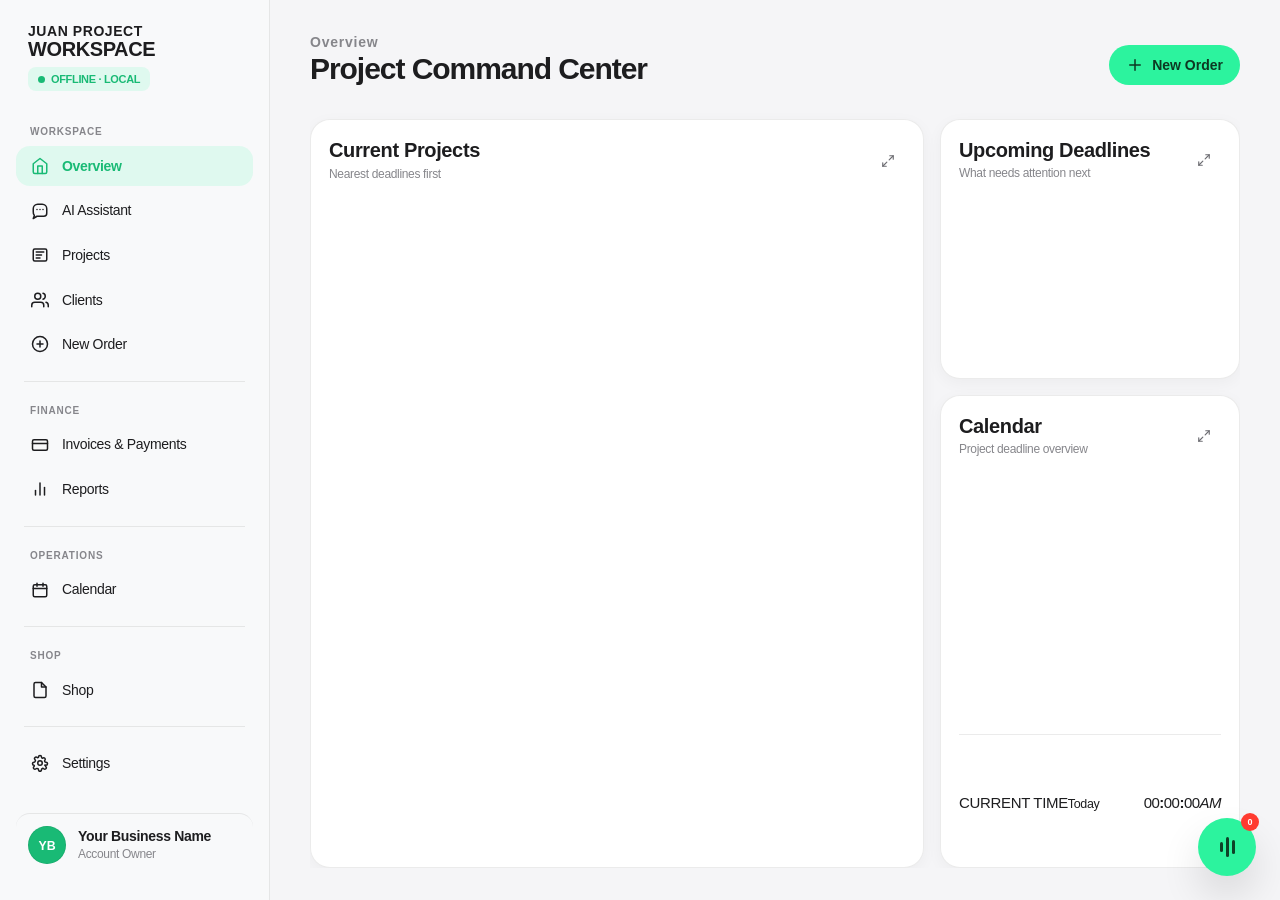
==== commit 78758751: "Deploy JUAN Workspace v8 with fresh Supabase and Gemini" ====
--- a/index.html
+++ b/index.html
@@ -72,8 +72,8 @@
 <section class="view active" id="view-my-works">
 <header class="page-header">
 <div>
-<div class="greeting-subtitle">Project Command Center</div>
-<h1 class="page-title">Overview</h1>
+<div class="greeting-subtitle">Overview</div>
+<h1 class="page-title">Project Command Center</h1>
 </div>
 <div style="display: flex; gap: 12px; align-items: center;">
 <button class="btn btn-primary" onclick="app.navigateTo('new-order')">
@@ -108,6 +108,10 @@
 </div>
 <div class="overview-calendar-shell"><div class="overview-calendar" id="overviewMiniCalendar"></div></div>
 <div class="overview-upcoming-events" id="overviewUpcomingEvents"></div>
+<div class="overview-flip-clock" id="overviewFlipClock" role="button" tabindex="0" onclick="app.openWorkspaceClock()" onkeydown="if(event.key==='Enter'||event.key===' '){event.preventDefault();app.openWorkspaceClock();}" aria-label="Open current time">
+  <div class="flip-clock-copy"><span>CURRENT TIME</span><small id="overviewClockDate">Today</small></div>
+  <div class="flip-clock-digits" aria-live="off"><span id="overviewClockHours">00</span><b>:</b><span id="overviewClockMinutes">00</span><b>:</b><span id="overviewClockSeconds">00</span><em id="overviewClockPeriod">AM</em></div>
+</div>
 </div>
 </div>
 </div>
@@ -177,10 +181,9 @@
 <div class="greeting-subtitle">Workflow</div>
 <h1 class="page-title">New Order Entry</h1>
 </div>
-<div style="display: flex; gap: 12px; align-items: center;">
-<select class="form-control" id="templateSelectDropdown" onchange="app.loadProjectTemplate(this.value)" style="max-width: 220px;">
-<option value="">-- Load Template --</option>
-</select>
+<div class="action-buttons-group order-draft-actions">
+<button class="btn btn-secondary" onclick="app.openOrderDrafts()">Drafts <span class="draft-count-badge" id="orderDraftCount">0</span></button>
+<button class="btn btn-secondary" onclick="app.saveOrderDraft()">Save Draft</button>
 </div>
 </header>
 <div class="order-grid">
@@ -227,7 +230,7 @@
 </div>
 <div class="form-group">
 <label class="form-label">Phone Number</label>
-<input class="form-control" id="newClientPhone" placeholder="+63 900 000 0000" type="text"/>
+<input class="form-control" id="newClientPhone" inputmode="tel" placeholder="+63 963 754 4777" type="text" onblur="this.value=app.normalizePhilippinePhone(this.value)"/>
 </div>
 <div class="form-group">
 <label class="form-label">Address</label>
@@ -241,7 +244,7 @@
 <div><div class="section-kicker">SHOP</div><h2 class="card-title">Items &amp; Packages</h2></div>
 <button class="btn btn-secondary btn-sm" onclick="app.openCustomProductModal()">
 <svg class="icon-svg sm" viewbox="0 0 24 24"><line x1="12" x2="12" y1="5" y2="19"></line><line x1="5" x2="19" y1="12" y2="12"></line></svg>
-                  Custom Item
+                  Add Custom Item
                 </button>
 </div>
 <!-- Catalog Segmented Filter -->
@@ -283,16 +286,15 @@
 <span class="rush-duration">Duration: <strong id="orderDurationDays">14 days</strong></span>
 <span class="rush-simple-label" id="rushFeeBadge">STANDARD</span>
 </div>
-<div class="rush-fee-amount"><span>Rush Fee <button type="button" class="inline-info-button" onclick="app.openFeeInfo('rush')" aria-label="About Rush Fee">i</button></span><strong id="orderRushFeeText">₱0.00</strong></div><div class="rush-factors-summary rush-factors-hidden" id="rushFactorsSummary" aria-live="polite"></div>
+<div class="rush-fee-amount"><span>Rush Fee <button type="button" class="inline-info-button" onclick="app.openFeeInfo('rush')" aria-label="About Rush Fee">i</button></span><strong id="orderRushFeeText">₱0.00</strong></div>
 </div>
 <div class="divider"></div>
 <div class="cart-summary-rows">
 <div class="summary-row"><span>Subtotal</span><span id="summarySubtotal">₱ 0.00</span></div><div class="summary-row" id="summaryItemDiscountRow" style="display:none"><span>Item Discounts</span><span id="summaryItemDiscount">- ₱ 0.00</span></div>
 <div class="summary-row text-danger" id="summaryDiscountRow"><span>Discount</span><span id="summaryDiscount">-₱ 0.00</span></div>
-<div class="summary-section-label" id="summaryAdditionalFeesLabel">Additional Fees</div>
-<div class="summary-row" id="summaryRushRow"><span>Rush Fee <button type="button" class="inline-info-button" onclick="app.openFeeInfo('rush')" aria-label="About Rush Fee">i</button></span><span id="summaryRushFee">+₱ 0.00</span></div>
-<div class="summary-row" id="summaryMaintenanceRow" style="display:none"><span>System Maintenance Fee <button type="button" class="inline-info-button" onclick="app.openFeeInfo('maintenance')" aria-label="About System Maintenance Fee">i</button></span><span id="summaryMaintenance">+₱ 0.00</span></div>
-<div class="summary-row" id="summaryFileDeliveryRow"><span>File Delivery</span><span id="summaryFileDelivery">+₱ 0.00</span></div>
+<div class="summary-section-label additional-fees-heading" id="summaryAdditionalFeesLabel" style="display:none">Additional Fees <button type="button" class="inline-info-button" onclick="app.openFeeInfo('all')" aria-label="About additional fees">i</button></div>
+<div class="summary-row compact-fee-row" id="summaryRushRow" style="display:none"><span>Rush Fee</span><span id="summaryRushFee">+₱ 0.00</span></div>
+<div class="summary-row compact-fee-row" id="summaryMaintenanceRow" style="display:none"><span>System Maintenance Fee</span><span id="summaryMaintenance">+₱ 0.00</span></div>
 <div class="divider"></div>
 <div class="summary-row summary-total"><span>Total</span><span id="summaryTotal">₱ 0.00</span></div>
 </div>
@@ -332,7 +334,7 @@
 <header class="page-header"><div><div class="greeting-subtitle">Workspace</div><h1 class="page-title">Projects</h1></div><button class="btn btn-primary" onclick="app.navigateTo('new-order')">+ New Order</button></header>
 <div class="view-toolbar unified-toolbar projects-toolbar">
 <input class="form-control" id="projectsSearch" oninput="app.queueViewRender('projects')" placeholder="Search Project ID, project name, client, or category..."/>
-<div class="toolbar-actions"><select class="compact-sort" id="projectsSort" onchange="app.setListSort('projects',this.value)"><option value="default">Default</option><option value="id">By ID</option><option value="priority">By Priority</option></select><div class="filter-pills" id="projectFilters"></div></div>
+<div class="toolbar-actions"><div class="filter-pills" id="projectFilters"></div><label class="sort-capsule"><span>Sort</span><select id="projectsSort" onchange="app.setListSort('projects',this.value)"><option value="default">Default</option><option value="id">By ID</option><option value="priority">By Priority</option></select></label></div>
 </div>
 <div class="card table-card">
 <div class="table-responsive">
@@ -359,11 +361,12 @@
 </section>
 <!-- VIEW: CLIENT PROFILE -->
 <section class="view" id="view-client-profile">
-<header class="page-header"><div><button class="btn-text mb-2" onclick="app.navigateTo('clients')">← Back to Clients</button><div class="greeting-subtitle" id="clientProfileEmail"></div><h1 class="page-title" id="clientProfileName">Client</h1></div><button class="btn btn-primary" id="clientProfileEditBtn" onclick="app.saveClientProfileChanges()">Save Changes</button></header>
+<header class="page-header"><div><button class="btn-text mb-2" onclick="app.navigateTo('clients')">← Back to Clients</button><div class="greeting-subtitle" id="clientProfileEmail"></div><h1 class="page-title" id="clientProfileName">Client</h1></div><div class="client-profile-save-state" id="clientProfileSaveState">Saved</div></header>
 <div id="clientProfileContent"></div>
 </section>
 <!-- VIEW 3: PROJECT DETAILS -->
 <section class="view" id="view-project-details">
+<div class="project-detail-sticky-shell">
 <header class="page-header">
 <div>
 <button class="btn-text mb-2" onclick="app.navigateTo('projects')">
@@ -405,15 +408,16 @@
 <button class="tab-btn" data-project-tab="invoice" onclick="app.switchProjectTab('invoice', event)">Invoice</button>
 <button class="tab-btn" data-project-tab="notes" onclick="app.switchProjectTab('notes', event)">Notes</button>
 </div>
+</div>
 <div class="tab-content" id="projTab-project-data">
 <div class="project-data-grid">
-<div class="card project-data-card">
-<div class="card-header"><div><div class="section-kicker">CLIENT</div><h3 class="card-title">Client Information</h3></div></div>
-<div class="project-data-form-grid">
-<div class="form-group"><label class="form-label">Full Name</label><input class="form-control" id="projectDataClientName" oninput="app.scheduleProjectDataAutosave()"/></div>
-<div class="form-group"><label class="form-label">Email Address</label><input class="form-control" id="projectDataClientEmail" oninput="app.scheduleProjectDataAutosave()" type="email"/></div>
-<div class="form-group"><label class="form-label">Phone Number</label><input class="form-control" id="projectDataClientPhone" oninput="app.scheduleProjectDataAutosave()"/></div>
-<div class="form-group"><label class="form-label">Address</label><input class="form-control" id="projectDataClientAddress" oninput="app.scheduleProjectDataAutosave()"/></div>
+<div class="card project-data-card project-client-display-card" onclick="app.openProjectDataClientProfile()" role="button" tabindex="0" onkeydown="if(event.key==='Enter'||event.key===' '){event.preventDefault();app.openProjectDataClientProfile();}">
+<div class="card-header"><div><div class="section-kicker">CLIENT</div><h3 class="card-title">Client Information</h3><div class="text-sm text-muted mt-1">View client profile to edit contact details.</div></div><span class="client-card-arrow">›</span></div>
+<div class="project-data-form-grid project-client-readonly-grid">
+<div class="form-group"><label class="form-label">Full Name</label><input class="form-control" id="projectDataClientName" placeholder="— FULL NAME —" readonly tabindex="-1"/></div>
+<div class="form-group"><label class="form-label">Email Address</label><input class="form-control" id="projectDataClientEmail" placeholder="name@example.com" readonly tabindex="-1" type="email"/></div>
+<div class="form-group"><label class="form-label">Phone Number</label><input class="form-control" id="projectDataClientPhone" placeholder="+63 9XX XXX XXXX" readonly tabindex="-1"/></div>
+<div class="form-group"><label class="form-label">Address</label><input class="form-control" id="projectDataClientAddress" placeholder="City / Province / Country" readonly tabindex="-1"/></div>
 </div>
 </div>
 <div class="card project-data-card project-data-project-card">
@@ -487,7 +491,8 @@
 <div class="tab-content" id="projTab-notes">
 <div class="card">
 <h3 class="card-title mb-3">Project Notes</h3>
-<textarea class="form-control" id="projectNotesTextarea" placeholder="Add specific client requests, asset URLs, or technical constraints..." rows="6"></textarea>
+<textarea class="form-control fixed-notes-field" id="projectNotesTextarea" placeholder="Add specific client requests, asset URLs, or technical constraints..." rows="5" oninput="app.enforceWordLimit(this,120,'projectNotesWordCount')"></textarea>
+<div class="notes-word-count" id="projectNotesWordCount">0 / 120 words</div>
 <div class="mt-3 text-right">
 <button class="btn btn-primary btn-sm" onclick="app.saveProjectNotes()">Save Notes</button>
 </div>
@@ -498,7 +503,6 @@
 <section class="view" id="view-calendar">
 <header class="page-header">
 <div>
-<div class="greeting-subtitle">Schedule</div>
 <div class="greeting-subtitle">Schedule</div><h1 class="page-title">Calendar</h1>
 </div>
 <div class="calendar-controls"><button class="btn btn-primary btn-sm" onclick="app.openCalendarEventModal()">+ Add Event</button>
@@ -523,22 +527,26 @@
 </section>
 <!-- VIEW 6: CLIENTS -->
 <section class="view" id="view-clients">
-<header class="page-header"><div><div class="greeting-subtitle">Directory</div><h1 class="page-title">Clients Directory</h1></div></header>
-<div class="view-toolbar unified-toolbar"><input class="form-control" id="clientsSearch" oninput="app.queueViewRender('clients')" placeholder="Search client name, email, number, or address..." type="text"/><div class="toolbar-actions"><select class="compact-sort" id="clientsSort" onchange="app.setListSort('clients',this.value)"><option value="id">By ID</option><option value="az">A to Z</option><option value="za">Z to A</option></select></div></div>
+<header class="page-header"><div><div class="greeting-subtitle">Directory</div><h1 class="page-title">Client Directory</h1></div></header>
+<div class="view-toolbar unified-toolbar"><input class="form-control" id="clientsSearch" oninput="app.queueViewRender('clients')" placeholder="Search client ID, name, email, phone, or address..." type="text"/><div class="toolbar-actions"><select class="compact-sort" id="clientsSort" onchange="app.setListSort('clients',this.value)"><option value="id">By ID</option><option value="az">A to Z</option><option value="za">Z to A</option></select></div></div>
 <div id="clientsListGrid"></div>
 </section>
 <!-- VIEW 7: SHOP -->
 <section class="view" id="view-pricelist">
 <header class="page-header">
-<div><div class="greeting-subtitle">Seller Shop</div><h1 class="page-title">Shop</h1></div>
+<div><div class="greeting-subtitle">Seller</div><h1 class="page-title">Shop</h1></div>
 <div class="action-buttons-group"><button class="btn btn-secondary" onclick="app.openCatalogCategoryModal()">+ New Service</button></div>
 </header>
 <div class="view-toolbar unified-toolbar catalog-toolbar"><input class="form-control" id="catalogManagerSearch" oninput="app.queueViewRender('catalog')" placeholder="Search services, items, packages, or inclusions..." type="text"/><div class="toolbar-actions"><select class="compact-sort" id="catalogSort" onchange="app.setListSort('catalog',this.value)"><option value="default">Default</option><option value="az">A to Z</option><option value="za">Z to A</option></select><div class="filter-pills" id="catalogManagerFilters"></div></div></div>
 <div class="catalog-seller-layout shop-seller-layout">
-<aside class="card catalog-category-panel shop-service-panel"><div class="catalog-panel-heading"><div><div class="section-kicker">SHOP</div><h2 class="card-title">Services</h2><div class="text-sm text-muted mt-1">Drag services to change their sequence.</div></div><button class="btn btn-secondary btn-sm" onclick="app.openCatalogCategoryModal()">Add</button></div><div class="catalog-category-list" id="catalogCategoryList"></div></aside>
+<aside class="card catalog-category-panel shop-service-panel"><div class="catalog-panel-heading"><div><div class="section-kicker">SHOP</div><h2 class="card-title">Services</h2><div class="text-sm text-muted mt-1">Drag services to change their sequence.</div></div></div><div class="catalog-category-list" id="catalogCategoryList"></div></aside>
 <div class="catalog-manager-main">
 <div class="card table-card" id="catalogServicesCard"><div class="catalog-panel-heading catalog-table-heading"><div><div class="section-kicker" id="catalogItemsKicker">ITEMS</div><h2 class="card-title" id="catalogSelectedCategoryTitle">All Shop Items</h2></div><div class="catalog-heading-actions"><button class="btn btn-primary btn-sm" id="catalogAddItemBtn" onclick="app.openCatalogServiceModal()">+ Add Item</button><button aria-label="Maximize items" class="icon-action-button" onclick="app.openCatalogSectionFullView('items')" title="Maximize items"><svg class="icon-svg sm" viewbox="0 0 24 24"><polyline points="15 3 21 3 21 9"></polyline><line x1="14" x2="21" y1="10" y2="3"></line><polyline points="9 21 3 21 3 15"></polyline><line x1="10" x2="3" y1="14" y2="21"></line></svg></button></div></div><div class="table-responsive"><table class="data-table unified-table catalog-services-table"><thead id="catalogServicesHead"><tr><th>Item / Service</th><th>Description</th><th>Price</th><th class="actions-col"></th></tr></thead><tbody id="catalogServicesBody"></tbody></table></div></div>
 <div class="card table-card" id="catalogPackagesCard"><div class="catalog-panel-heading catalog-table-heading"><div><div class="section-kicker">PACKAGES</div><h2 class="card-title">Packages</h2></div><div class="catalog-heading-actions"><button class="btn btn-secondary btn-sm" onclick="app.openCatalogPackageModal()">Create Package</button><button aria-label="Maximize packages" class="icon-action-button" onclick="app.openCatalogSectionFullView('packages')" title="Maximize packages"><svg class="icon-svg sm" viewbox="0 0 24 24"><polyline points="15 3 21 3 21 9"></polyline><line x1="14" x2="21" y1="10" y2="3"></line><polyline points="9 21 3 21 3 15"></polyline><line x1="10" x2="3" y1="14" y2="21"></line></svg></button></div></div><div class="table-responsive"><table class="data-table unified-table catalog-packages-table"><thead><tr><th>Package</th><th>Inclusions</th><th>Original Price</th><th>Offer Price</th><th class="actions-col"></th></tr></thead><tbody id="catalogPackagesBody"></tbody></table></div></div>
+<div class="card table-card shop-fees-card" id="catalogAdditionalFeesCard">
+  <div class="catalog-panel-heading catalog-table-heading"><div><div class="section-kicker">ADDITIONAL FEES</div><h2 class="card-title">Fees</h2><div class="text-sm text-muted mt-1">Predefined charges and the short explanation shown by the info button.</div></div><div class="catalog-heading-actions"><button class="btn btn-secondary btn-sm" onclick="app.openAdditionalFeeModal()">+ Add Fee</button></div></div>
+  <div class="table-responsive"><table class="data-table unified-table shop-fees-table"><thead><tr><th>Fee</th><th>Charge</th><th>Rule</th><th>Info Preview</th><th class="actions-col"></th></tr></thead><tbody id="catalogAdditionalFeesBody"></tbody></table></div>
+</div>
 </div>
 </div>
 </section>
@@ -588,6 +596,7 @@
 <input class="form-control" disabled="" style="background:var(--bg-subtle);" type="text" value="Workspace Owner"/>
 </div>
 </div>
+<div class="card"><h2 class="card-title mb-4">Secure Cloud Sync</h2><p class="text-sm text-muted mb-4">Cloud credentials stay on the server. This browser receives only a signed HttpOnly session and CSRF token.</p><div class="action-buttons-group"><button class="btn btn-primary" type="button" onclick="app.openCloudLogin()">Connect Cloud</button><button class="btn btn-secondary" type="button" onclick="app.disconnectCloud()">Disconnect</button></div></div>
 <!-- Appearance & Dark Mode Toggle Section -->
 <div class="card">
 <h2 class="card-title mb-4">Appearance &amp; Theme</h2>
@@ -731,7 +740,7 @@
 </div>
 <div class="form-group">
 <label class="form-label">Phone Number *</label>
-<input class="form-control" id="editClientPhone" placeholder="+63 900 000 0000" type="text"/>
+<input class="form-control" id="editClientPhone" inputmode="tel" placeholder="+63 963 754 4777" type="text" onblur="this.value=app.normalizePhilippinePhone(this.value)"/>
 <span class="inline-error" id="editClientPhoneError"></span>
 </div>
 <div class="form-group">
@@ -740,7 +749,7 @@
 </div>
 <div class="form-group">
 <label class="form-label">Notes</label>
-<textarea class="form-control" id="editClientNotes" placeholder="Client notes..." rows="3"></textarea>
+<textarea class="form-control fixed-notes-field" id="editClientNotes" placeholder="Client notes..." rows="3" oninput="app.enforceWordLimit(this,80,'editClientNotesCount')"></textarea><div class="notes-word-count" id="editClientNotesCount">0 / 80 words</div>
 </div>
 </div>
 <div class="modal-footer">
@@ -855,8 +864,15 @@
 <button class="modal-close" onclick="app.closeModal('projectOrderBatchModal')">×</button>
 </div>
 <div class="modal-body">
-<div class="form-group"><label class="form-label">Find Services or Packages</label><input autocomplete="off" class="form-control" id="projectOrderBatchSearch" oninput="app.renderProjectOrderBatchChoices(this.value)" placeholder="Type to search available items..."/></div>
+<div class="project-batch-toolbar"><div class="form-group project-batch-search"><label class="form-label">Find Items or Packages</label><input autocomplete="off" class="form-control" id="projectOrderBatchSearch" oninput="app.renderProjectOrderBatchChoices(this.value)" placeholder="Search Shop items or packages..."/></div><div class="project-batch-service-filters" id="projectOrderBatchServiceFilters" aria-label="Filter Shop by Service"></div></div>
 <div class="project-batch-picker" id="projectOrderBatchChoices"></div>
+<div class="project-request-panel">
+  <div class="project-request-head"><div><strong>Project Requests</strong><span>Add chargeable requests without creating production deliverables.</span></div></div>
+  <div class="project-request-actions">
+    <button class="project-request-action" type="button" onclick="app.addProjectRevisionRequest()"><span><strong>Revision Request</strong><small id="projectRevisionRequestPrice">₱500 per request</small></span><b>+</b></button>
+    <div class="project-file-request-action"><div><strong>Project File Request</strong><small>50% of the selected item's current Shop price.</small></div><div class="project-file-request-controls"><select class="form-control" id="projectFileRequestItem"></select><button class="btn btn-secondary btn-sm" type="button" onclick="app.addProjectFileRequest()">Add Request</button></div></div>
+  </div>
+</div>
 <div class="project-batch-custom">
 <div class="project-batch-custom-head"><strong>Custom item</strong><span>Use only when it is not in the Shop.</span></div>
 <div class="project-batch-custom-grid"><input class="form-control" id="projectBatchCustomName" placeholder="Item name"/><input aria-label="Quantity" class="form-control" id="projectBatchCustomQty" min="1" type="number" value="1"/><input class="form-control" id="projectBatchCustomPrice" min="0" placeholder="Price" step="0.01" type="number"/><button class="btn btn-secondary" onclick="app.addCustomProjectBatchItem()" type="button">Add</button></div>
@@ -911,7 +927,7 @@
 <div class="modal-card compact-validation-modal reset-pin-modal">
 <div class="validation-graphic reset-lock-graphic"><svg class="icon-svg lg" viewbox="0 0 24 24"><rect height="10" rx="2" width="14" x="5" y="10"></rect><path d="M8 10V7a4 4 0 0 1 8 0v3"></path><path d="M12 14v2"></path></svg></div>
 <div class="validation-copy"><h3 class="modal-title" id="destructivePinTitle">Confirm deletion</h3><p id="destructivePinDescription">Enter your 6-digit PIN to continue.</p></div>
-<div class="form-group reset-pin-field"><label class="form-label" for="destructivePinInput">PIN Code</label><input autocomplete="off" class="form-control reset-pin-input" id="destructivePinInput" inputmode="numeric" maxlength="6" onkeydown="if(event.key==='Enter'){event.preventDefault();app.confirmDestructivePin();}" placeholder="⋮⋮" type="password"/><span class="inline-error hidden" id="destructivePinError">Incorrect PIN.</span></div>
+<div class="form-group reset-pin-field"><label class="form-label">PIN Code</label><div class="pin-code-grid" data-pin-target="destructivePinInput"><input class="pin-digit" inputmode="numeric" maxlength="1" aria-label="PIN digit 1" oninput="app.handlePinDigitInput(event,'destructivePinInput')" onkeydown="app.handlePinDigitKeydown(event,'destructivePinInput')"/><input class="pin-digit" inputmode="numeric" maxlength="1" aria-label="PIN digit 2" oninput="app.handlePinDigitInput(event,'destructivePinInput')" onkeydown="app.handlePinDigitKeydown(event,'destructivePinInput')"/><input class="pin-digit" inputmode="numeric" maxlength="1" aria-label="PIN digit 3" oninput="app.handlePinDigitInput(event,'destructivePinInput')" onkeydown="app.handlePinDigitKeydown(event,'destructivePinInput')"/><input class="pin-digit" inputmode="numeric" maxlength="1" aria-label="PIN digit 4" oninput="app.handlePinDigitInput(event,'destructivePinInput')" onkeydown="app.handlePinDigitKeydown(event,'destructivePinInput')"/><input class="pin-digit" inputmode="numeric" maxlength="1" aria-label="PIN digit 5" oninput="app.handlePinDigitInput(event,'destructivePinInput')" onkeydown="app.handlePinDigitKeydown(event,'destructivePinInput')"/><input class="pin-digit" inputmode="numeric" maxlength="1" aria-label="PIN digit 6" oninput="app.handlePinDigitInput(event,'destructivePinInput')" onkeydown="app.handlePinDigitKeydown(event,'destructivePinInput')"/></div><input id="destructivePinInput" type="hidden"/><span class="inline-error hidden" id="destructivePinError">Incorrect PIN.</span></div>
 <div class="modal-footer validation-actions"><button class="btn btn-secondary" onclick="app.closeModal('destructivePinModal')">Cancel</button><button class="btn btn-danger" onclick="app.confirmDestructivePin()">Continue</button></div>
 </div>
 </div>
@@ -926,8 +942,8 @@
 <p>Enter your 6-digit PIN to continue.</p>
 </div>
 <div class="form-group reset-pin-field">
-<label class="form-label" for="resetDataPinInput">PIN Code</label>
-<input autocomplete="off" class="form-control reset-pin-input" id="resetDataPinInput" inputmode="numeric" maxlength="6" onkeydown="if(event.key==='Enter') app.confirmResetDataPin()" pattern="[0-9]*" placeholder="⋮⋮" type="password"/>
+<label class="form-label">PIN Code</label>
+<div class="pin-code-grid" data-pin-target="resetDataPinInput"><input class="pin-digit" inputmode="numeric" maxlength="1" aria-label="PIN digit 1" oninput="app.handlePinDigitInput(event,'resetDataPinInput')" onkeydown="app.handlePinDigitKeydown(event,'resetDataPinInput')"/><input class="pin-digit" inputmode="numeric" maxlength="1" aria-label="PIN digit 2" oninput="app.handlePinDigitInput(event,'resetDataPinInput')" onkeydown="app.handlePinDigitKeydown(event,'resetDataPinInput')"/><input class="pin-digit" inputmode="numeric" maxlength="1" aria-label="PIN digit 3" oninput="app.handlePinDigitInput(event,'resetDataPinInput')" onkeydown="app.handlePinDigitKeydown(event,'resetDataPinInput')"/><input class="pin-digit" inputmode="numeric" maxlength="1" aria-label="PIN digit 4" oninput="app.handlePinDigitInput(event,'resetDataPinInput')" onkeydown="app.handlePinDigitKeydown(event,'resetDataPinInput')"/><input class="pin-digit" inputmode="numeric" maxlength="1" aria-label="PIN digit 5" oninput="app.handlePinDigitInput(event,'resetDataPinInput')" onkeydown="app.handlePinDigitKeydown(event,'resetDataPinInput')"/><input class="pin-digit" inputmode="numeric" maxlength="1" aria-label="PIN digit 6" oninput="app.handlePinDigitInput(event,'resetDataPinInput')" onkeydown="app.handlePinDigitKeydown(event,'resetDataPinInput')"/></div><input id="resetDataPinInput" type="hidden"/>
 <div class="inline-error hidden" id="resetDataPinError">Incorrect PIN. Please try again.</div>
 </div>
 <div class="modal-footer validation-actions">
@@ -938,20 +954,28 @@
 </div>
 <!-- CATALOG MANAGER MODALS -->
 <div class="modal-backdrop" id="catalogCategoryModal"><div class="modal-card"><div class="modal-header"><div><div class="section-kicker">SHOP SERVICE</div><h3 class="modal-title" id="catalogCategoryModalTitle">Add Service</h3></div><button class="modal-close" onclick="app.closeModal('catalogCategoryModal')">×</button></div><div class="modal-body"><input id="catalogCategoryOldName" type="hidden"/><div class="form-group"><label class="form-label">Service Name</label><input class="form-control" id="catalogCategoryName" placeholder="Service name, e.g. TV Broadcast Graphics"/></div></div><div class="modal-footer catalog-modal-footer"><button class="btn btn-text text-danger hidden" id="catalogCategoryDeleteBtn" onclick="app.deleteCatalogCategory()">Delete Service</button><span class="modal-footer-spacer"></span><button class="btn btn-secondary" onclick="app.closeModal('catalogCategoryModal')">Cancel</button><button class="btn btn-primary" onclick="app.saveCatalogCategory()">Save Service</button></div></div></div>
-<div class="modal-backdrop" id="catalogServiceModal"><div class="modal-card"><div class="modal-header"><div><div class="section-kicker">SHOP ITEM</div><h3 class="modal-title" id="catalogServiceModalTitle">Add Item</h3></div><button class="modal-close" onclick="app.closeModal('catalogServiceModal')">×</button></div><div class="modal-body"><input id="catalogServiceCode" type="hidden"/><div class="form-group"><label class="form-label">Item Name</label><input class="form-control" id="catalogServiceName" placeholder="Item name"/></div><div class="form-group"><label class="form-label">Service</label><select class="form-control" id="catalogServiceCategory"></select></div><div class="form-group"><label class="form-label">Description</label><textarea class="form-control" id="catalogServiceDescription" placeholder="What is included or produced" rows="3"></textarea></div><div class="form-group"><label class="form-label">Price (₱)</label><input class="form-control" id="catalogServicePrice" min="0" step="0.01" type="number"/></div></div><div class="modal-footer catalog-modal-footer"><button class="btn btn-text text-danger hidden" id="catalogServiceDeleteBtn" onclick="app.deleteCatalogService()">Delete Item</button><span class="modal-footer-spacer"></span><button class="btn btn-secondary" onclick="app.closeModal('catalogServiceModal')">Cancel</button><button class="btn btn-primary" onclick="app.saveCatalogService()">Save Item</button></div></div></div>
-<div class="modal-backdrop" id="catalogPackageModal"><div class="modal-card modal-wide"><div class="modal-header"><div><div class="section-kicker">PACKAGE BUILDER</div><h3 class="modal-title" id="catalogPackageModalTitle">Create Package</h3></div><button class="modal-close" onclick="app.closeModal('catalogPackageModal')">×</button></div><div class="modal-body"><input id="catalogPackageCode" type="hidden"/><div class="form-grid"><div class="form-group"><label class="form-label">Package Name</label><input class="form-control" id="catalogPackageName" placeholder="Package name"/></div><div class="form-group"><label class="form-label">Service</label><select class="form-control" id="catalogPackageCategory" onchange="app.renderPackageServiceChoices(document.getElementById('catalogPackageServiceSearch').value)"></select></div></div><div class="form-group"><label class="form-label">Find Items</label><input class="form-control" id="catalogPackageServiceSearch" oninput="app.renderPackageServiceChoices(this.value)" placeholder="Type to search available items..."/></div><div class="package-service-picker" id="catalogPackageServiceChoices"></div><div class="package-builder-summary"><div><span>Original item total</span><strong id="catalogPackageOriginalTotal">₱0.00</strong></div><div class="form-group" style="margin:0"><label class="form-label">Offer / Discounted Price (₱)</label><input class="form-control" id="catalogPackageSellingPrice" min="0" step="0.01" type="number"/></div></div></div><div class="modal-footer catalog-modal-footer"><button class="btn btn-text text-danger hidden" id="catalogPackageDeleteBtn" onclick="app.deleteCatalogPackage()">Delete Package</button><span class="modal-footer-spacer"></span><button class="btn btn-secondary" onclick="app.closeModal('catalogPackageModal')">Cancel</button><button class="btn btn-primary" onclick="app.saveCatalogPackage()">Save Package</button></div></div></div>
+<div class="modal-backdrop" id="catalogServiceModal"><div class="modal-card"><div class="modal-header"><div><div class="section-kicker">SHOP ITEM</div><h3 class="modal-title" id="catalogServiceModalTitle">Add Item</h3></div><button class="modal-close" onclick="app.closeModal('catalogServiceModal')">×</button></div><div class="modal-body"><input id="catalogServiceCode" type="hidden"/><div class="form-group"><label class="form-label">Item Name</label><input class="form-control" id="catalogServiceName" placeholder="Item name"/></div><div class="form-group"><label class="form-label">Service</label><select class="form-control" id="catalogServiceCategory"></select></div><div class="form-group"><label class="form-label">Description</label><textarea class="form-control fixed-notes-field" id="catalogServiceDescription" placeholder="Briefly describe this item" rows="3" oninput="app.enforceWordLimit(this,60,'catalogServiceDescriptionCount')"></textarea><div class="notes-word-count" id="catalogServiceDescriptionCount">0 / 60 words</div></div><div class="form-group"><label class="form-label">Price (₱)</label><input class="form-control" id="catalogServicePrice" min="0" step="0.01" type="number"/></div></div><div class="modal-footer catalog-modal-footer"><button class="btn btn-text text-danger hidden" id="catalogServiceDeleteBtn" onclick="app.deleteCatalogService()">Delete Item</button><span class="modal-footer-spacer"></span><button class="btn btn-secondary" onclick="app.closeModal('catalogServiceModal')">Cancel</button><button class="btn btn-primary" onclick="app.saveCatalogService()">Save Item</button></div></div></div>
+<div class="modal-backdrop" id="catalogPackageModal"><div class="modal-card modal-wide"><div class="modal-header"><div><div class="section-kicker">PACKAGE BUILDER</div><h3 class="modal-title" id="catalogPackageModalTitle">Create Package</h3></div><button class="modal-close" onclick="app.closeModal('catalogPackageModal')">×</button></div><div class="modal-body"><input id="catalogPackageCode" type="hidden"/><div class="form-grid"><div class="form-group"><label class="form-label">Package Name</label><input class="form-control" id="catalogPackageName" placeholder="Package name"/></div><div class="form-group"><label class="form-label">Service</label><select class="form-control" id="catalogPackageCategory" onchange="app.renderPackageServiceChoices(document.getElementById('catalogPackageServiceSearch').value)"></select></div></div><div class="form-group"><label class="form-label">Description</label><textarea class="form-control fixed-notes-field" id="catalogPackageDescription" rows="3" placeholder="Briefly describe the package" oninput="app.enforceWordLimit(this,80,'catalogPackageDescriptionCount')"></textarea><div class="notes-word-count" id="catalogPackageDescriptionCount">0 / 80 words</div></div><div class="form-group"><label class="form-label">Inclusions</label><div class="text-sm text-muted mb-2">Select existing Items from this Service. Inclusions stay linked to the Shop items.</div><label class="form-label">Find Items</label><input class="form-control" id="catalogPackageServiceSearch" oninput="app.renderPackageServiceChoices(this.value)" placeholder="Type to search available items..."/><div class="package-service-picker" id="catalogPackageServiceChoices"></div></div><div class="package-builder-summary"><div><span>Original item total</span><strong id="catalogPackageOriginalTotal">₱0.00</strong></div><div class="form-group" style="margin:0"><label class="form-label">Offer / Discounted Price (₱)</label><input class="form-control" id="catalogPackageSellingPrice" min="0" step="0.01" type="number"/></div></div></div><div class="modal-footer catalog-modal-footer"><button class="btn btn-text text-danger hidden" id="catalogPackageDeleteBtn" onclick="app.deleteCatalogPackage()">Delete Package</button><span class="modal-footer-spacer"></span><button class="btn btn-secondary" onclick="app.closeModal('catalogPackageModal')">Cancel</button><button class="btn btn-primary" onclick="app.saveCatalogPackage()">Save Package</button></div></div></div>
+<!-- MODAL: WORKSPACE CLOCK -->
+<div class="modal-backdrop" id="workspaceClockModal"><div class="modal-card workspace-clock-modal-card"><div class="modal-header"><div><div class="section-kicker">CURRENT TIME</div><h3 class="modal-title" id="workspaceClockModalDate">Today</h3></div><button class="modal-close" onclick="app.closeModal('workspaceClockModal')">×</button></div><div class="modal-body"><div class="workspace-clock-large"><span id="workspaceClockHours">00</span><b>:</b><span id="workspaceClockMinutes">00</span><b>:</b><span id="workspaceClockSeconds">00</span><em id="workspaceClockPeriod">AM</em></div></div></div></div>
+<!-- MODAL: ORDER DRAFTS -->
+<div class="modal-backdrop" id="orderDraftsModal"><div class="modal-card modal-wide"><div class="modal-header"><div><div class="section-kicker">NEW ORDER</div><h3 class="modal-title">Draft Orders</h3></div><button class="modal-close" onclick="app.closeModal('orderDraftsModal')">×</button></div><div class="modal-body"><div class="draft-order-list" id="orderDraftsList"></div></div></div></div>
+<!-- MODAL: ADDITIONAL FEE EDITOR -->
+<div class="modal-backdrop" id="additionalFeeModal"><div class="modal-card"><div class="modal-header"><div><div class="section-kicker">SHOP FEE</div><h3 class="modal-title" id="additionalFeeModalTitle">Add Fee</h3></div><button class="modal-close" onclick="app.closeModal('additionalFeeModal')">×</button></div><div class="modal-body"><input type="hidden" id="additionalFeeCode"><div class="form-group"><label class="form-label">Fee Name</label><input class="form-control" id="additionalFeeName" placeholder="Fee name"></div><div class="form-grid"><div class="form-group"><label class="form-label">Amount (₱)</label><input class="form-control" id="additionalFeeAmount" min="0" step="0.01" type="number"></div><div class="form-group"><label class="form-label">Rule</label><select class="form-control" id="additionalFeeRule"><option value="per_4_days_early">Every 4 days earlier</option><option value="per_revision">Per revision</option><option value="package_once">Once with package</option><option value="manual">Manual</option></select></div></div><div class="form-group"><label class="form-label">Info Button Preview</label><textarea class="form-control fixed-notes-field" id="additionalFeeDescription" rows="3" placeholder="Short, easy-to-understand explanation" oninput="app.enforceWordLimit(this,45,'additionalFeeDescriptionCount')"></textarea><div class="notes-word-count" id="additionalFeeDescriptionCount">0 / 45 words</div></div><label class="fee-active-row"><span><strong>Active</strong><small>Show and use this fee where its rule applies.</small></span><label class="toggle-switch"><input id="additionalFeeActive" type="checkbox" checked><span class="toggle-slider"></span></label></label></div><div class="modal-footer"><button class="btn btn-text text-danger hidden" id="additionalFeeDeleteBtn" onclick="app.deleteAdditionalFee()">Delete Fee</button><span class="modal-footer-spacer"></span><button class="btn btn-secondary" onclick="app.closeModal('additionalFeeModal')">Cancel</button><button class="btn btn-primary" onclick="app.saveAdditionalFee()">Save Fee</button></div></div></div>
 <!-- MODAL: FEE INFORMATION -->
 <div class="modal-backdrop" id="feeInfoModal"><div class="modal-card fee-info-modal-card"><div class="modal-header"><div><div class="section-kicker">ADDITIONAL FEE</div><h3 class="modal-title" id="feeInfoTitle">Fee Information</h3></div><button class="modal-close" onclick="app.closeModal('feeInfoModal')">×</button></div><div class="modal-body" id="feeInfoBody"></div><div class="modal-footer"><span class="modal-footer-spacer"></span><button class="btn btn-primary" onclick="app.closeModal('feeInfoModal')">Got it</button></div></div></div>
 <!-- MODAL: CALENDAR EVENT / MEETING -->
-<div class="modal-backdrop" id="calendarEventModal"><div class="modal-card"><div class="modal-header"><div><div class="section-kicker">CALENDAR</div><h3 class="modal-title" id="calendarEventModalTitle">Add Event</h3></div><button class="modal-close" onclick="app.closeModal('calendarEventModal')">×</button></div><div class="modal-body"><input id="calendarEventId" type="hidden"/><div class="form-grid"><div class="form-group"><label class="form-label">Type</label><select class="form-control" id="calendarEventType"><option value="Event">Event</option><option value="Meeting">Meeting</option></select></div><div class="form-group"><label class="form-label">Date</label><input class="form-control" id="calendarEventDate" type="date"/></div></div><div class="form-group"><label class="form-label">Title</label><input class="form-control" id="calendarEventTitle" placeholder="Meeting, review, workshop..."/></div><div class="form-grid"><div class="form-group"><label class="form-label">Start Time</label><input class="form-control" id="calendarEventStartTime" type="time"/></div><div class="form-group"><label class="form-label">End Time</label><input class="form-control" id="calendarEventEndTime" type="time"/></div></div><div class="form-group"><label class="form-label">Related Project</label><select class="form-control" id="calendarEventProject"><option value="">None</option></select></div><div class="form-group"><label class="form-label">Notes</label><textarea class="form-control" id="calendarEventNotes" rows="3" placeholder="Optional notes"></textarea></div></div><div class="modal-footer"><button class="btn btn-text text-danger hidden" id="calendarEventDeleteBtn" onclick="app.deleteCalendarEvent()">Delete Event</button><span class="modal-footer-spacer"></span><button class="btn btn-secondary" onclick="app.closeModal('calendarEventModal')">Cancel</button><button class="btn btn-primary" onclick="app.saveCalendarEvent()">Save Event</button></div></div></div>
+<div class="modal-backdrop" id="calendarEventModal"><div class="modal-card"><div class="modal-header"><div><div class="section-kicker">CALENDAR</div><h3 class="modal-title" id="calendarEventModalTitle">Add Event</h3></div><button class="modal-close" onclick="app.closeModal('calendarEventModal')">×</button></div><div class="modal-body"><input id="calendarEventId" type="hidden"/><div class="form-grid"><div class="form-group"><label class="form-label">Type</label><select class="form-control" id="calendarEventType"><option value="Event">Event</option><option value="Meeting">Meeting</option></select></div><div class="form-group"><label class="form-label">Date</label><input class="form-control" id="calendarEventDate" type="date"/></div></div><div class="form-group"><label class="form-label">Title</label><input class="form-control" id="calendarEventTitle" placeholder="Meeting, review, workshop..."/></div><div class="form-grid"><div class="form-group"><label class="form-label">Start Time</label><input class="form-control" id="calendarEventStartTime" type="time"/></div><div class="form-group"><label class="form-label">End Time</label><input class="form-control" id="calendarEventEndTime" type="time"/></div></div><div class="form-group"><label class="form-label">Related Project</label><select class="form-control" id="calendarEventProject"><option value="">None</option></select></div><div class="form-group"><label class="form-label">Notes</label><textarea class="form-control fixed-notes-field" id="calendarEventNotes" rows="3" placeholder="Optional notes" oninput="app.enforceWordLimit(this,80,'calendarEventNotesCount')"></textarea><div class="notes-word-count" id="calendarEventNotesCount">0 / 80 words</div></div></div><div class="modal-footer"><button class="btn btn-text text-danger hidden" id="calendarEventDeleteBtn" onclick="app.deleteCalendarEvent()">Delete Event</button><span class="modal-footer-spacer"></span><button class="btn btn-secondary" onclick="app.closeModal('calendarEventModal')">Cancel</button><button class="btn btn-primary" onclick="app.saveCalendarEvent()">Save Event</button></div></div></div>
 <!-- JUAN ASSISTANT BUBBLE: optional shortcut + due-today reminder -->
 <div class="assistant-bubble-wrap" id="assistantBubbleWrap">
 <div class="assistant-deadline-nudge" hidden="" id="assistantDeadlineNudge"></div>
 <button aria-label="Open JUAN Assistant" class="assistant-fab" id="assistantFab" onclick="app.navigateTo('assistant')"><span class="assistant-wave-mark" aria-hidden="true"><i></i><i></i><i></i></span><span class="assistant-fab-badge" hidden="" id="assistantFabBadge">0</span>
 </button>
 </div>
+
+<div class="modal-backdrop" id="cloudLoginModal"><div class="modal-card"><div class="modal-header"><div><div class="section-kicker">SECURE SYNC</div><h3 class="modal-title">Connect Cloud</h3></div><button class="modal-close" onclick="app.closeModal('cloudLoginModal')">×</button></div><div class="modal-body"><div class="form-group"><label class="form-label">Workspace Password</label><input class="form-control" id="cloudPasswordInput" type="password" autocomplete="current-password" onkeydown="if(event.key==='Enter')app.connectCloud()"/><span class="inline-error" id="cloudLoginError"></span></div><div class="text-sm text-muted">The password is sent only to the same-origin session endpoint and is never stored in localStorage.</div></div><div class="modal-footer"><button class="btn btn-secondary" onclick="app.closeModal('cloudLoginModal')">Cancel</button><button class="btn btn-primary" onclick="app.connectCloud()">Connect</button></div></div></div>
 <div class="toast-container" id="toastContainer"></div>
-<!-- SINGLE JAVASCRIPT LOGIC ENGINE -->
+<!-- SINGLE APPLICATION ENGINE + UNIFIED ASSISTANT ENGINE -->
 <!-- MODAL: FULL PRICELIST -->
 <div class="modal-backdrop" id="catalogFullViewModal">
 <div class="modal-card catalog-full-modal">
@@ -1010,7 +1034,6 @@
 </div>
 </div>
 <script defer="" src="./ocr/tesseract.min.js"></script>
-<script src="./js/assistant-bridge.js"></script>
 <script src="./js/assistant.js"></script>
 <script src="./js/pwa.js"></script>
 <script src="./js/mobile-viewer.js"></script>
--- a/css/responsive.css
+++ b/css/responsive.css
@@ -1,11 +1,2 @@
-/*
- * JUAN PROJECT WORKSPACE — responsive.css
- * ------------------------------------------------------------------
- * PURPOSE: Small responsive override for package/catalog grids.
- * CASCADE ORDER: 3 of 11. Keep these stylesheets in this order.
- * NOTE: This project was modularized from the working single-file app.
- */
-
-@media (max-width: 720px) {
-  .catalog-grid.package-grid { grid-template-columns: 1fr; }
-}
+/* JUAN PROJECT WORKSPACE — canonical responsive rules. Component layout lives in management-layout.css. */
+@media (max-width:720px){.catalog-grid.package-grid{grid-template-columns:1fr}.form-grid{grid-template-columns:1fr}.order-grid{grid-template-columns:1fr}}
--- a/css/management-layout.css
+++ b/css/management-layout.css
@@ -36,3 +36,16 @@
 @media(max-width:1200px){.report-kpi-grid{grid-template-columns:repeat(3,minmax(0,1fr))}.catalog-seller-layout{grid-template-columns:210px minmax(0,1fr)}}
 @media(max-width:1023px){.unified-toolbar{grid-template-columns:1fr}.unified-toolbar .filter-pills{justify-content:flex-start;overflow-x:auto}.report-kpi-grid{grid-template-columns:repeat(2,minmax(0,1fr))}.reports-bento,.catalog-seller-layout{grid-template-columns:1fr}.catalog-category-panel{position:static}.package-builder-summary{grid-template-columns:1fr}}
 @media(max-width:600px){.report-kpi-grid{grid-template-columns:1fr 1fr}.unified-table th,.unified-table td{padding-left:12px;padding-right:12px}}
+
+/* V7 security/refactor UI stabilization — canonical layout overrides */
+:root{--control-h:38px;--compact-gap:8px;--receipt-leading:.85;--project-sticky-top:0px}
+.projects-toolbar .toolbar-actions{display:flex;align-items:center;gap:8px}.projects-toolbar .filter-pills{order:1}.projects-toolbar .sort-capsule,.projects-toolbar .compact-sort{order:2;flex:0 0 auto}.sort-capsule{display:inline-flex;align-items:center;gap:7px;height:var(--control-h);padding:0 9px 0 12px;border:1px solid var(--border-subtle);border-radius:999px;background:var(--bg-card);font-size:11px;font-weight:700;color:var(--text-secondary)}.sort-capsule select{border:0;background:transparent;color:inherit;font:inherit;outline:0}
+.clients-unified-table{table-layout:fixed;min-width:900px}.clients-unified-table th:nth-child(2),.clients-unified-table td:nth-child(2){width:24%}.clients-unified-table th:nth-child(6),.clients-unified-table td:nth-child(6){width:76px;text-align:center}.clients-unified-table th:first-child{width:92px}.clients-unified-table th:last-child{width:52px}
+#view-project-detail .project-detail-header,#view-project-detail .project-tabbar,.project-data-sticky-header{position:sticky;top:var(--project-sticky-top);z-index:45;background:color-mix(in srgb,var(--bg-primary) 94%,transparent);backdrop-filter:blur(14px);-webkit-backdrop-filter:blur(14px)}
+#view-project-detail .project-tabbar{top:68px}
+.project-data-form-grid .form-control::placeholder{color:var(--text-tertiary);letter-spacing:.01em}
+.overview-flip-clock{min-height:92px;margin-top:12px;display:flex;align-items:center;justify-content:space-between;gap:18px}.flip-clock-digits{font-variant-numeric:tabular-nums;letter-spacing:-.035em}.workspace-clock-large{font-variant-numeric:tabular-nums;display:flex;align-items:baseline;justify-content:center;gap:8px;font-size:clamp(42px,9vw,92px);font-weight:750;letter-spacing:-.055em}
+.invoice-simple-summary{display:flex!important;flex-direction:column!important;gap:0!important;margin-top:8px!important}.invoice-simple-row{min-height:0!important;padding:3px 0!important;line-height:clamp(.5,.85,1)!important}.invoice-simple-section{margin:5px 0 2px!important;line-height:1!important}.invoice-grand-total{margin-top:4px!important;padding-top:6px!important}.invoice-balance-row{padding-bottom:2px!important}
+.payment-history-unified-row{grid-template-columns:minmax(0,1fr) auto 38px}.payment-history-unified-main>img,.payment-history-unified-row .payment-brand-logo{display:none!important}
+@media(max-width:1023px){#view-project-detail .project-tabbar{top:58px}.overview-flip-clock{min-height:78px}.projects-toolbar .toolbar-actions{overflow-x:auto;justify-content:flex-start}.projects-toolbar .filter-pills{flex-wrap:nowrap}}
+@media(max-width:600px){.clients-unified-table{min-width:820px}.overview-flip-clock{align-items:flex-start;flex-direction:column}.flip-clock-digits{width:100%;justify-content:flex-start}}
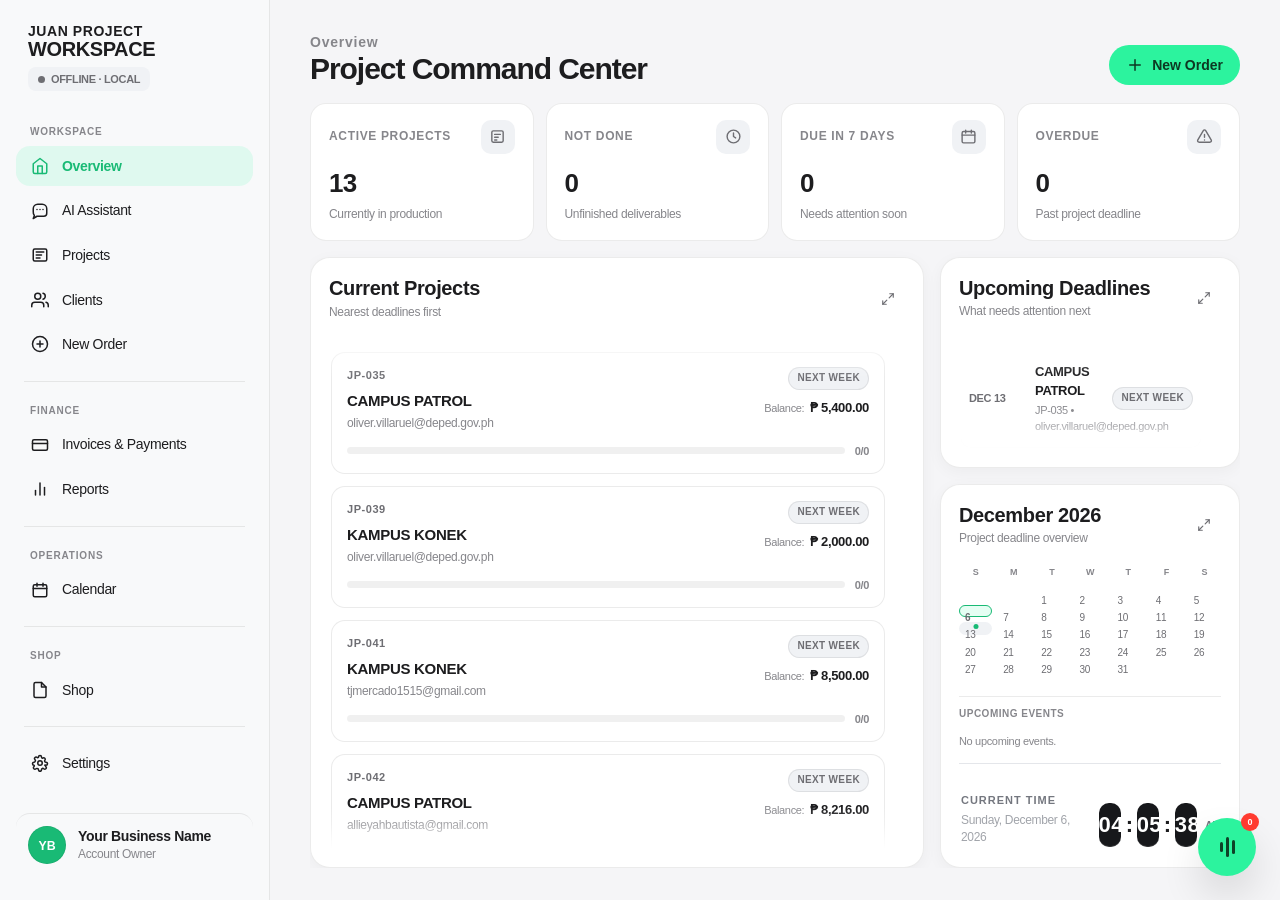
==== commit 0ebccd74: "Fix cloud authentication status and enable Gemini chat" ====
--- a/index.html
+++ b/index.html
@@ -16,7 +16,7 @@
 <link href="./manifest.webmanifest" rel="manifest"/>
 <link href="./assets/apple-touch-icon.png" rel="apple-touch-icon"/>
 <link href="./assets/favicon-64.png" rel="icon" sizes="64x64" type="image/png"/>
-<link href="./css/core.css" rel="stylesheet"/><link href="./css/visual-language.css" rel="stylesheet"/><link href="./css/responsive.css" rel="stylesheet"/><link href="./css/overview-assistant.css" rel="stylesheet"/><link href="./css/management-layout.css" rel="stylesheet"/><link href="./css/interactions-scroll.css" rel="stylesheet"/><link href="./css/project-catalog.css" rel="stylesheet"/><link href="./css/items-security-performance.css" rel="stylesheet"/><link href="./css/payments-invoice-urgency.css" rel="stylesheet"/><link href="./css/catalog-calendar-receipts.css" rel="stylesheet"/><link href="./css/typography-guided-assistant.css" rel="stylesheet"/><link href="./css/mobile-viewer.css" rel="stylesheet"/><link href="./css/shop-refinement.css" rel="stylesheet"/></head>
+<link href="./css/core.css?v=8.1.0" rel="stylesheet"/><link href="./css/visual-language.css" rel="stylesheet"/><link href="./css/responsive.css" rel="stylesheet"/><link href="./css/overview-assistant.css" rel="stylesheet"/><link href="./css/management-layout.css" rel="stylesheet"/><link href="./css/interactions-scroll.css" rel="stylesheet"/><link href="./css/project-catalog.css" rel="stylesheet"/><link href="./css/items-security-performance.css" rel="stylesheet"/><link href="./css/payments-invoice-urgency.css" rel="stylesheet"/><link href="./css/catalog-calendar-receipts.css" rel="stylesheet"/><link href="./css/typography-guided-assistant.css?v=8.1.0" rel="stylesheet"/><link href="./css/mobile-viewer.css" rel="stylesheet"/><link href="./css/shop-refinement.css" rel="stylesheet"/></head>
 <body>
 <!--
   JUAN PROJECT WORKSPACE — MODULAR BUILD
@@ -34,7 +34,7 @@
 <div class="brand">
 <div class="brand-title">JUAN PROJECT</div>
 <div class="brand-subtitle-large">WORKSPACE</div>
-<div class="connection-status status-connected" id="connectionStatusIndicator">
+<div class="connection-status status-offline" id="connectionStatusIndicator">
 <span class="status-dot"></span> <span id="statusText">OFFLINE · LOCAL</span>
 </div>
 </div>
@@ -305,26 +305,40 @@
 </div></section>
 <!-- VIEW: AI ASSISTANT -->
 <section class="view" id="view-assistant">
-<div class="assistant-page-shell">
+<div class="assistant-page-shell assistant-gemini-shell">
 <aside class="assistant-page-sidebar">
-<div class="assistant-page-brand"><span class="assistant-page-brand-icon"><svg class="icon-svg" viewbox="0 0 24 24"><path d="M21 15a4 4 0 0 1-4 4H8l-5 3 1.5-4A7 7 0 0 1 3 13V9a6 6 0 0 1 6-6h6a6 6 0 0 1 6 6z"></path><path d="M8 10h.01M12 10h.01M16 10h.01"></path></svg></span><div><strong>JUAN AI</strong><span>Workspace guide</span></div></div>
-<button class="assistant-side-action" onclick="juanAI.newChat()"><svg class="icon-svg sm" viewbox="0 0 24 24"><path d="M12 20h9"></path><path d="M16.5 3.5a2.1 2.1 0 0 1 3 3L8 18l-4 1 1-4Z"></path></svg>New conversation</button>
-<div class="assistant-side-section">SHORTCUTS</div>
-<button class="assistant-history-item" onclick="juanAI.topicProjects()">Projects</button>
-<button class="assistant-history-item" onclick="juanAI.topicDeadlines()">Deadlines &amp; Today</button>
-<button class="assistant-history-item" onclick="juanAI.topicFinance()">Finance</button>
+<div class="assistant-page-brand">
+  <span class="assistant-page-brand-icon"><svg class="icon-svg" viewbox="0 0 24 24"><path d="M21 15a4 4 0 0 1-4 4H8l-5 3 1.5-4A7 7 0 0 1 3 13V9a6 6 0 0 1 6-6h6a6 6 0 0 1 6 6z"></path><path d="M8 10h.01M12 10h.01M16 10h.01"></path></svg></span>
+  <div><strong>JUAN AI</strong><span>Powered by Gemini</span></div>
+</div>
+<button class="assistant-side-action" type="button" data-ai-action="new-chat">
+  <svg class="icon-svg sm" viewbox="0 0 24 24"><path d="M12 20h9"></path><path d="M16.5 3.5a2.1 2.1 0 0 1 3 3L8 18l-4 1 1-4Z"></path></svg>
+  New conversation
+</button>
+<div class="assistant-side-section">CONNECTION</div>
+<button class="assistant-ai-connection-card" type="button" data-ai-action="connect">
+  <span class="assistant-ai-connection-dot"></span>
+  <span><strong id="assistantConnectionTitle">Checking Gemini…</strong><small id="assistantConnectionText">Checking secure session</small></span>
+</button>
 <div class="assistant-side-spacer"></div>
-<div class="assistant-side-foot">Local workspace assistant<br/>Guided actions only</div>
+<div class="assistant-side-foot">Free-form Gemini chat<br/>Workspace-aware when connected</div>
 </aside>
 <div class="assistant-page-main">
-<header class="assistant-page-header"><div><div class="greeting-subtitle">Workspace Assistant</div><h1 class="page-title">JUAN AI Assistant</h1></div><span class="assistant-local-pill">LOCAL · GUIDED</span></header>
-<div class="assistant-chat-stage">
-<div class="assistant-page-messages" id="assistantPageMessages"></div>
-<div class="assistant-suggestion-row" id="assistantSuggestions"></div>
-<div class="assistant-composer is-locked" id="assistantComposer">
-<textarea id="assistantPageInput" onkeydown="if(event.key==='Enter'&amp;&amp;!event.shiftKey){event.preventDefault();juanAI.send();}" placeholder="Choose an option above to continue." readonly="" rows="6"></textarea>
-<div class="assistant-composer-meta"><span id="assistantComposerHint"><svg class="icon-svg sm" viewbox="0 0 24 24"><path d="M12 3v18M3 12h18"></path></svg> Guided assistant</span><button aria-label="Send" class="assistant-send-btn" disabled="" id="assistantSendBtn" onclick="juanAI.send()"><svg class="icon-svg" viewbox="0 0 24 24"><line x1="5" x2="19" y1="12" y2="12"></line><polyline points="13 6 19 12 13 18"></polyline></svg></button></div>
-</div>
+<header class="assistant-page-header">
+  <div><div class="greeting-subtitle">Gemini Workspace Assistant</div><h1 class="page-title">JUAN AI</h1></div>
+  <button class="assistant-local-pill assistant-gemini-pill" id="assistantModePill" type="button" data-ai-action="connect">CHECKING…</button>
+</header>
+<div class="assistant-chat-stage assistant-gemini-stage">
+  <div class="assistant-page-messages" id="assistantPageMessages" aria-live="polite"></div>
+  <div class="assistant-composer" id="assistantComposer">
+    <textarea id="assistantPageInput" placeholder="Message JUAN AI…" rows="2" maxlength="4000"></textarea>
+    <div class="assistant-composer-meta">
+      <span id="assistantComposerHint">Gemini can use your workspace context when securely connected.</span>
+      <button aria-label="Send message" class="assistant-send-btn" id="assistantSendBtn" type="button" data-ai-action="send">
+        <svg class="icon-svg" viewbox="0 0 24 24"><line x1="5" x2="19" y1="12" y2="12"></line><polyline points="13 6 19 12 13 18"></polyline></svg>
+      </button>
+    </div>
+  </div>
 </div>
 </div>
 </div>
@@ -596,7 +610,18 @@
 <input class="form-control" disabled="" style="background:var(--bg-subtle);" type="text" value="Workspace Owner"/>
 </div>
 </div>
-<div class="card"><h2 class="card-title mb-4">Secure Cloud Sync</h2><p class="text-sm text-muted mb-4">Cloud credentials stay on the server. This browser receives only a signed HttpOnly session and CSRF token.</p><div class="action-buttons-group"><button class="btn btn-primary" type="button" onclick="app.openCloudLogin()">Connect Cloud</button><button class="btn btn-secondary" type="button" onclick="app.disconnectCloud()">Disconnect</button></div></div>
+<div class="card cloud-sync-card">
+<h2 class="card-title mb-2">Secure Cloud Sync</h2>
+<p class="text-sm text-muted mb-3">Cloud credentials stay on the server. This browser receives only a signed HttpOnly session and CSRF token.</p>
+<div class="cloud-sync-state-row">
+  <span class="cloud-sync-state-badge" id="cloudConnectionState" data-status="offline">OFFLINE · LOCAL</span>
+  <span class="cloud-sync-state-detail" id="cloudConnectionDetail">Local data remains available. Connect Cloud to enable Supabase and Gemini.</span>
+</div>
+<div class="action-buttons-group mt-4">
+  <button class="btn btn-primary" id="cloudConnectButton" type="button" onclick="app.openCloudLogin()">Connect Cloud</button>
+  <button class="btn btn-secondary" type="button" onclick="app.disconnectCloud()">Disconnect</button>
+</div>
+</div>
 <!-- Appearance & Dark Mode Toggle Section -->
 <div class="card">
 <h2 class="card-title mb-4">Appearance &amp; Theme</h2>
@@ -973,7 +998,19 @@
 </button>
 </div>
 
-<div class="modal-backdrop" id="cloudLoginModal"><div class="modal-card"><div class="modal-header"><div><div class="section-kicker">SECURE SYNC</div><h3 class="modal-title">Connect Cloud</h3></div><button class="modal-close" onclick="app.closeModal('cloudLoginModal')">×</button></div><div class="modal-body"><div class="form-group"><label class="form-label">Workspace Password</label><input class="form-control" id="cloudPasswordInput" type="password" autocomplete="current-password" onkeydown="if(event.key==='Enter')app.connectCloud()"/><span class="inline-error" id="cloudLoginError"></span></div><div class="text-sm text-muted">The password is sent only to the same-origin session endpoint and is never stored in localStorage.</div></div><div class="modal-footer"><button class="btn btn-secondary" onclick="app.closeModal('cloudLoginModal')">Cancel</button><button class="btn btn-primary" onclick="app.connectCloud()">Connect</button></div></div></div>
+<div class="modal-backdrop" id="cloudLoginModal"><div class="modal-card">
+<div class="modal-header"><div><div class="section-kicker">SECURE SYNC</div><h3 class="modal-title">Connect Cloud</h3></div><button class="modal-close" onclick="app.closeModal('cloudLoginModal')">×</button></div>
+<div class="modal-body">
+  <div class="form-group">
+    <label class="form-label">Workspace Password</label>
+    <input class="form-control" id="cloudPasswordInput" type="password" autocomplete="current-password" onkeydown="if(event.key==='Enter')app.connectCloud()"/>
+    <span class="inline-error" id="cloudLoginError"></span>
+  </div>
+  <div class="cloud-login-feedback is-info" id="cloudLoginFeedback">Enter your workspace password to start a secure session.</div>
+  <div class="text-sm text-muted mt-3">You will see explicit authentication and database connection status here. The password is never stored in localStorage.</div>
+</div>
+<div class="modal-footer"><button class="btn btn-secondary" onclick="app.closeModal('cloudLoginModal')">Cancel</button><button class="btn btn-primary" id="cloudLoginConnectBtn" onclick="app.connectCloud()">Connect</button></div>
+</div></div>
 <div class="toast-container" id="toastContainer"></div>
 <!-- SINGLE APPLICATION ENGINE + UNIFIED ASSISTANT ENGINE -->
 <!-- MODAL: FULL PRICELIST -->
@@ -1026,7 +1063,7 @@
     </div>
   </div>
 </div>
-<script src="./js/app.js"></script>
+<script src="./js/app.js?v=8.1.0"></script>
 <div class="modal-backdrop" id="overviewListModal">
 <div class="modal-card modal-wide overview-list-modal-card">
 <div class="modal-header"><div><div class="section-kicker">OVERVIEW</div><h3 class="modal-title" id="overviewListModalTitle">Projects</h3></div><button class="modal-close" onclick="app.closeModal('overviewListModal')">×</button></div>
@@ -1034,8 +1071,8 @@
 </div>
 </div>
 <script defer="" src="./ocr/tesseract.min.js"></script>
-<script src="./js/assistant.js"></script>
-<script src="./js/pwa.js"></script>
+<script src="./js/assistant.js?v=8.1.0"></script>
+<script src="./js/pwa.js?v=8.1.0"></script>
 <script src="./js/mobile-viewer.js"></script>
 </body>
 </html>
--- a/css/core.css
+++ b/css/core.css
@@ -939,3 +939,16 @@
       #invoicePaperPrintable, #invoicePaperPrintable * { visibility: visible; }
       #invoicePaperPrintable { position: absolute; left: 0; top: 0; width: 100%; box-shadow: none; border: none; }
     }
+
+/* v8.1 — explicit cloud connection states */
+.status-offline{background:var(--bg-subtle);color:var(--text-secondary)}
+.cloud-sync-state-row{display:flex;flex-direction:column;gap:5px;padding:12px 13px;border:1px solid var(--border-subtle);border-radius:12px;background:var(--bg-subtle)}
+.cloud-sync-state-badge{font-size:11px;font-weight:750;letter-spacing:.02em;color:var(--text-secondary)}
+.cloud-sync-state-badge[data-status="connected"]{color:var(--primary-mint-dark)}
+.cloud-sync-state-badge[data-status="connecting"]{color:#d97706}
+.cloud-sync-state-badge[data-status="error"]{color:var(--status-red)}
+.cloud-sync-state-detail{font-size:11px;line-height:1.45;color:var(--text-tertiary)}
+.cloud-login-feedback{margin-top:10px;padding:10px 12px;border-radius:11px;border:1px solid var(--border-subtle);background:var(--bg-subtle);font-size:12px;line-height:1.45;color:var(--text-secondary)}
+.cloud-login-feedback.is-working{border-color:rgba(217,119,6,.25);background:rgba(255,149,0,.08);color:#b66805}
+.cloud-login-feedback.is-success{border-color:var(--mint-subtle-border);background:var(--mint-light-bg);color:var(--primary-mint-dark)}
+.cloud-login-feedback.is-error{border-color:rgba(255,59,48,.22);background:rgba(255,59,48,.07);color:var(--status-red)}
--- a/css/typography-guided-assistant.css
+++ b/css/typography-guided-assistant.css
@@ -56,3 +56,35 @@
 /* Local receipt OCR */
 .receipt-ocr-status{font-size:10.5px;color:var(--text-tertiary);line-height:1.35;margin-top:6px;min-height:14px}.receipt-ocr-status.is-working{color:var(--status-orange)}.receipt-ocr-status.is-success{color:var(--primary-mint-dark)}.receipt-ocr-status.is-error{color:var(--status-red)}
 @media(max-width:760px){.assistant-page-main{padding:18px!important}.assistant-edit-grid{grid-template-columns:1fr}.assistant-edit-grid .assistant-span-2{grid-column:auto}.assistant-suggestion-row{grid-template-columns:1fr!important}}
+
+/* v8.1 — Gemini-first free chat */
+.assistant-gemini-shell .assistant-page-main{display:flex;flex-direction:column;min-height:0}
+.assistant-gemini-shell .assistant-page-header{flex:0 0 auto}
+.assistant-gemini-stage{display:flex!important;flex-direction:column!important;min-height:0!important;height:calc(100vh - 160px)!important;max-width:900px!important;width:100%!important;margin:0 auto!important}
+.assistant-gemini-stage .assistant-page-messages{flex:1!important;min-height:0!important;overflow:auto!important;padding:30px 4px 18px!important;display:flex!important;flex-direction:column!important;gap:14px!important}
+.assistant-gemini-stage .assistant-composer{flex:0 0 auto!important;border:1px solid var(--border-medium)!important;border-radius:20px!important;padding:11px 13px 9px!important;background:var(--bg-card)!important;box-shadow:0 8px 30px rgba(0,0,0,.045)!important;opacity:1!important}
+.assistant-gemini-stage .assistant-composer textarea,.assistant-gemini-stage .assistant-composer:not(.is-locked) textarea{min-height:54px!important;height:54px;max-height:180px!important;resize:none!important;padding:5px 2px!important;background:transparent!important;border:0!important;outline:0!important;font-size:14px!important;line-height:1.5!important;color:var(--text-primary)!important}
+.assistant-gemini-stage .assistant-composer textarea::placeholder{color:var(--text-tertiary)}
+.assistant-gemini-stage .assistant-composer-meta{padding-top:7px!important}
+.assistant-gemini-stage #assistantComposerHint{font-size:10.5px!important;color:var(--text-tertiary)!important}
+.assistant-gemini-stage .assistant-send-btn{width:34px!important;height:34px!important;border-radius:50%!important}
+.assistant-gemini-stage .assistant-page-message{max-width:min(78%,720px)!important;white-space:pre-wrap!important}
+.assistant-gemini-stage .assistant-page-message.user{align-self:flex-end!important;background:var(--text-primary)!important;color:var(--bg-card)!important;border:0!important;border-bottom-right-radius:5px!important}
+.assistant-gemini-stage .assistant-page-message.assistant{align-self:flex-start!important;background:var(--bg-card)!important;border:1px solid var(--border-subtle)!important;border-bottom-left-radius:5px!important}
+.assistant-gemini-stage .assistant-page-message.is-error{border-color:rgba(255,59,48,.25)!important;background:rgba(255,59,48,.05)!important;color:var(--status-red)!important}
+.assistant-gemini-stage .assistant-page-message.is-typing span{opacity:.65;animation:juanAiPulse 1s ease-in-out infinite}
+@keyframes juanAiPulse{0%,100%{opacity:.4}50%{opacity:1}}
+.assistant-gemini-pill{border:0;cursor:pointer}
+.assistant-gemini-pill[data-status="ready"]{background:var(--mint-light-bg)!important;color:var(--primary-mint-dark)!important}
+.assistant-gemini-pill[data-status="checking"]{background:rgba(255,149,0,.1)!important;color:#b66805!important}
+.assistant-gemini-pill[data-status="error"]{background:rgba(255,59,48,.08)!important;color:var(--status-red)!important}
+.assistant-ai-connection-card{display:flex;align-items:center;gap:9px;width:100%;padding:10px;border:1px solid var(--border-subtle);border-radius:12px;background:var(--bg-card);color:var(--text-primary);text-align:left;cursor:pointer;font:inherit}
+.assistant-ai-connection-card:hover{background:var(--bg-subtle)}
+.assistant-ai-connection-card>span:last-child{display:flex;flex-direction:column;gap:2px;min-width:0}
+.assistant-ai-connection-card strong{font-size:11.5px;font-weight:680}
+.assistant-ai-connection-card small{font-size:9.5px;color:var(--text-tertiary);line-height:1.35}
+.assistant-ai-connection-dot{width:8px;height:8px;border-radius:50%;background:var(--text-tertiary);flex:0 0 auto}
+.assistant-ai-connection-card[data-status="ready"] .assistant-ai-connection-dot{background:var(--primary-mint)}
+.assistant-ai-connection-card[data-status="checking"] .assistant-ai-connection-dot{background:#d97706}
+.assistant-ai-connection-card[data-status="error"] .assistant-ai-connection-dot{background:var(--status-red)}
+@media(max-width:760px){.assistant-gemini-stage{height:calc(100dvh - 150px)!important}.assistant-gemini-stage .assistant-page-message{max-width:92%!important}.assistant-gemini-stage .assistant-page-messages{padding-top:16px!important}.assistant-gemini-stage #assistantComposerHint{display:none}}
--- a/css/shop-refinement.css
+++ b/css/shop-refinement.css
@@ -144,3 +144,110 @@
   .client-profile-form{grid-template-columns:1fr}
 }
 .summary-section-label{margin-top:10px;padding-top:8px;border-top:1px solid var(--juan-border);font-size:11px;font-weight:700;letter-spacing:.06em;text-transform:uppercase;color:var(--juan-muted)}
+
+
+/* JUAN Project Workspace v1.1.6 — hierarchy, compact fees and input guidance */
+:root{--juan-control-radius:999px}
+.btn:not(.btn-text),.filter-pill,.compact-sort,.segmented-control{border-radius:var(--juan-control-radius)!important}
+.page-header .btn,.catalog-heading-actions .btn,.toolbar-actions .btn{min-height:38px;padding-inline:16px}
+.action-buttons-group{gap:8px!important;align-items:center}
+
+/* Client search must float above the next card rather than be underlapped. */
+#view-new-order .order-main-col>.card:first-child{position:relative;z-index:50;overflow:visible}
+#orderClientTypeahead{position:relative;z-index:80}
+#orderClientSuggestions.typeahead-menu,.typeahead-menu{z-index:1200!important;position:absolute!important;left:0;right:0;top:calc(100% + 7px);max-height:260px;overflow:auto;background:#fff;box-shadow:0 16px 38px rgba(20,24,32,.13)}
+#view-new-order .order-main-col>.card:nth-child(2){position:relative;z-index:1}
+
+.project-client-display-card{cursor:pointer;transition:border-color .16s ease,background .16s ease}
+.project-client-display-card:hover{border-color:rgba(55,186,121,.35);background:#fbfffd}
+.project-client-readonly-grid input[readonly]{background:#F7F8F9;color:var(--juan-text);pointer-events:none}
+.client-card-arrow{font-size:28px;line-height:1;color:var(--juan-muted)}
+.client-profile-save-state{font-size:12px;font-weight:700;color:var(--juan-muted);padding:7px 11px;border-radius:999px;background:#F0F2F4;transition:.2s}
+.client-profile-save-state.is-saved{background:var(--juan-green-50);color:var(--juan-green-700)}
+.client-history-payment{grid-template-columns:minmax(0,1fr) auto!important}
+
+.fixed-notes-field{resize:none!important;min-height:88px!important;max-height:120px!important;overflow:auto}
+.notes-word-count{text-align:right;color:var(--juan-muted);font-size:11px;margin-top:6px}
+
+/* Six-digit PIN input */
+.pin-code-grid{display:grid;grid-template-columns:repeat(6,minmax(38px,1fr));gap:8px;max-width:330px;margin:6px auto 0}
+.pin-digit{width:100%;height:50px;border:1px solid var(--juan-border);border-radius:12px;background:#fff;text-align:center;font-size:23px;font-weight:750;outline:none;caret-color:var(--juan-green-700);-webkit-text-security:disc}
+.pin-digit:focus{border-color:var(--juan-green-600);box-shadow:0 0 0 3px rgba(99,230,163,.18)}
+.pin-digit.is-invalid{border-color:var(--danger,#EF554D);box-shadow:0 0 0 3px rgba(239,85,77,.10)}
+
+/* Compact additional-fee rhythm: fees should never visually dominate totals. */
+.additional-fees-heading{display:flex;align-items:center;gap:6px!important;margin-top:8px!important;margin-bottom:2px!important;line-height:1.15!important}
+.compact-fee-row,.invoice-fee-row{min-height:22px!important;padding:2px 0!important;margin:0!important;line-height:1.2!important}
+.project-fee-heading{display:flex;align-items:center;gap:6px;color:var(--juan-muted);font-size:11px;font-weight:700;letter-spacing:.05em;text-transform:uppercase;margin-top:8px;margin-bottom:2px}
+.fee-info-list{display:grid;gap:12px}
+.fee-info-list>div{display:grid;gap:3px;padding-bottom:12px;border-bottom:1px solid var(--juan-border)}
+.fee-info-list>div:last-child{border-bottom:0;padding-bottom:0}
+.fee-info-list strong{font-size:14px}.fee-info-list span{font-size:13px;line-height:1.4;color:var(--juan-muted)}
+.compact-fee-info p{margin:0;color:var(--juan-muted);line-height:1.5}
+.rush-factors-summary{display:block!important;margin-top:5px!important;padding:0!important;border:0!important;background:transparent!important;color:var(--juan-muted);font-size:11px;line-height:1.25}
+.rush-factors-summary span{display:inline!important}.rush-factors-summary b{display:none!important}
+.rush-fee-simple{padding:14px 16px!important}
+.rush-fee-amount{margin-top:8px!important}
+
+/* Shop: context filters only appear inside a selected Service. */
+#catalogManagerFilters{min-height:0}
+.catalog-toolbar{align-items:center!important}
+.catalog-toolbar .toolbar-actions{display:flex;align-items:center;gap:8px}
+.catalog-category-panel{align-self:start}
+.catalog-table-heading{min-height:62px}
+.catalog-services-table th:last-child,.catalog-services-table td:last-child,.catalog-packages-table th:last-child,.catalog-packages-table td:last-child{width:62px!important;text-align:center!important}
+.catalog-services-table td,.catalog-packages-table td{vertical-align:middle}
+.row-subtype{display:block!important;margin-top:3px;color:var(--juan-muted);font-size:11px;line-height:1.25;white-space:normal}
+.catalog-package-description{display:block;color:var(--juan-muted);font-size:11px;margin-top:3px}
+
+/* Invoice print layout: compact one-page A4 for normal invoices. */
+@media print{
+  @page{size:A4 portrait;margin:8mm 10mm}
+  html,body{background:#fff!important}
+  body *{visibility:hidden!important}
+  #invoicePaperPrintable,#invoicePaperPrintable *{visibility:visible!important}
+  #invoicePaperPrintable{position:fixed!important;inset:0!important;width:190mm!important;max-width:190mm!important;min-height:0!important;margin:0 auto!important;padding:8mm 9mm!important;box-shadow:none!important;border:0!important;overflow:hidden!important;background:#fff!important;font-size:10.5px!important;line-height:1.22!important}
+  #invoicePaperPrintable .invoice-header{margin-bottom:10px!important;padding-bottom:10px!important}
+  #invoicePaperPrintable .invoice-meta-grid{margin:10px 0!important;padding:10px 0!important}
+  #invoicePaperPrintable .invoice-items-wrap{margin-top:10px!important}
+  #invoicePaperPrintable .invoice-items-table th,#invoicePaperPrintable .invoice-items-table td{padding:5px 0!important;font-size:10.5px!important}
+  #invoicePaperPrintable .invoice-simple-summary{margin-top:8px!important}
+  #invoicePaperPrintable .invoice-simple-row{min-height:20px!important;padding:2px 0!important;line-height:1.15!important}
+  #invoicePaperPrintable .invoice-simple-section{margin-top:6px!important;margin-bottom:1px!important}
+  #invoicePaperPrintable .invoice-grand-total{margin-top:5px!important;padding-top:6px!important}
+  #invoicePaperPrintable .invoice-thankyou{margin-top:12px!important}
+  #invoicePaperPrintable table,#invoicePaperPrintable tr,#invoicePaperPrintable .invoice-simple-summary{break-inside:avoid!important;page-break-inside:avoid!important}
+}
+
+@media(max-width:760px){
+  .pin-code-grid{gap:6px}.pin-digit{height:46px;border-radius:11px;font-size:20px}
+  .project-client-readonly-grid{grid-template-columns:1fr!important}
+}
+
+
+/* v1.1.6 — Shop-backed Add Items filters */
+.project-batch-toolbar{display:grid;grid-template-columns:minmax(240px,1fr) auto;gap:12px;align-items:end;margin-bottom:12px}.project-batch-search{margin:0}.project-batch-service-filters{display:flex;gap:6px;align-items:center;justify-content:flex-end;overflow-x:auto;max-width:min(52vw,560px);padding:2px 0;scrollbar-width:none}.project-batch-service-filters::-webkit-scrollbar{display:none}.project-batch-service-filters .filter-pill{flex:0 0 auto}.project-batch-picker{border-top:1px solid var(--border,#E4E6EA);padding-top:10px}@media(max-width:760px){.project-batch-toolbar{grid-template-columns:1fr}.project-batch-service-filters{justify-content:flex-start;max-width:100%}}
+
+
+/* v1.1.7 — Workspace operations refinement */
+.sort-capsule{display:inline-flex;align-items:center;gap:7px;height:38px;padding:0 6px 0 13px;border:1px solid var(--juan-border,#e4e6ea);border-radius:999px;background:#fff;color:var(--juan-muted,#74777f);font-size:12px;font-weight:650;white-space:nowrap}
+.sort-capsule select{height:30px;border:0;background:transparent;padding:0 25px 0 2px;font:inherit;color:var(--juan-text,#17181b);outline:none;cursor:pointer}
+.projects-toolbar .toolbar-actions{gap:10px;align-items:center}.projects-toolbar .filter-pills{order:1}.projects-toolbar .sort-capsule{order:2}
+.project-detail-sticky-shell{position:sticky;top:0;z-index:35;background:color-mix(in srgb,var(--background,#f5f6f8) 94%,transparent);backdrop-filter:blur(18px);-webkit-backdrop-filter:blur(18px);padding-top:2px;margin:0 -6px 14px;padding-left:6px;padding-right:6px;border-bottom:1px solid transparent}
+.project-detail-sticky-shell .page-header{margin-bottom:12px}.project-detail-sticky-shell .project-overall-progress{margin-bottom:10px}.project-detail-sticky-shell .project-details-tabs{margin-bottom:0;padding-bottom:8px}
+.overview-flip-clock{margin-top:12px;min-height:86px;border-top:1px solid var(--juan-border,#e4e6ea);padding:13px 2px 2px;display:flex;align-items:flex-end;justify-content:space-between;gap:14px;cursor:pointer}
+.flip-clock-copy{display:grid;gap:4px}.flip-clock-copy>span{font-size:11px;letter-spacing:.09em;font-weight:700;color:var(--juan-muted,#74777f)}.flip-clock-copy small{font-size:12px;color:var(--juan-tertiary,#a1a4aa)}
+.flip-clock-digits,.workspace-clock-large{display:flex;align-items:center;gap:5px;font-variant-numeric:tabular-nums}.flip-clock-digits span,.workspace-clock-large span{display:grid;place-items:center;background:#17181b;color:#fff;border-radius:10px;box-shadow:inset 0 -1px rgba(255,255,255,.12);letter-spacing:.02em}.flip-clock-digits span{min-width:38px;height:44px;font-size:22px;font-weight:650}.flip-clock-digits b,.workspace-clock-large b{font-size:22px}.flip-clock-digits em,.workspace-clock-large em{font-style:normal;font-size:11px;font-weight:700;color:var(--juan-muted,#74777f);margin-left:3px}
+.workspace-clock-modal-card{max-width:620px}.workspace-clock-large{justify-content:center;padding:28px 0 22px}.workspace-clock-large span{min-width:112px;height:136px;border-radius:22px;font-size:72px}.workspace-clock-large b{font-size:56px}.workspace-clock-large em{font-size:15px;align-self:flex-end;margin-bottom:22px}
+.order-draft-actions{align-items:center}.draft-count-badge{display:inline-grid;place-items:center;min-width:20px;height:20px;padding:0 6px;border-radius:999px;background:var(--surface-muted,#f0f2f4);font-size:11px;margin-left:5px}
+.draft-order-list{display:grid;gap:0}.draft-order-row{display:flex;align-items:center;justify-content:space-between;gap:16px;padding:14px 2px;border-bottom:1px solid var(--juan-border,#e4e6ea)}.draft-order-row:last-child{border-bottom:0}.draft-order-row>div:first-child{display:grid;gap:4px}.draft-order-row span{font-size:12px;color:var(--juan-muted,#74777f)}.draft-order-actions{display:flex;align-items:center;gap:8px}
+.project-request-panel{border:1px solid var(--juan-border,#e4e6ea);border-radius:18px;padding:14px;margin:14px 0;background:var(--surface-muted,#f7f8f9)}.project-request-head strong{font-size:14px}.project-request-head span{display:block;margin-top:3px;font-size:12px;color:var(--juan-muted,#74777f)}.project-request-actions{display:grid;grid-template-columns:minmax(180px,.75fr) minmax(0,1.5fr);gap:10px;margin-top:12px}.project-request-action,.project-file-request-action{border:1px solid var(--juan-border,#e4e6ea);background:#fff;border-radius:14px;padding:12px}.project-request-action{display:flex;align-items:center;justify-content:space-between;text-align:left;cursor:pointer}.project-request-action span,.project-file-request-action>div:first-child{display:grid;gap:3px}.project-request-action small,.project-file-request-action small{font-size:11px;color:var(--juan-muted,#74777f)}.project-request-action>b{display:grid;place-items:center;width:30px;height:30px;border-radius:50%;background:var(--juan-green-50,#eefbf4);color:var(--juan-green-700,#258b5b);font-size:20px}.project-file-request-controls{display:flex;gap:8px;margin-top:9px}.project-file-request-controls select{min-width:0}
+.project-request-summary-row{display:flex;align-items:center;justify-content:space-between;padding:10px 2px;border-top:1px solid var(--juan-border,#e4e6ea)}.project-request-summary-row>div{display:grid;gap:2px}.project-request-summary-row span{font-size:12px;color:var(--juan-muted,#74777f)}
+.shop-fees-card{margin-top:16px}.shop-fees-table th:nth-child(1){width:21%}.shop-fees-table th:nth-child(2){width:14%}.shop-fees-table th:nth-child(3){width:19%}.shop-fees-table th:last-child{width:60px}.fee-active-row{display:flex;align-items:center;justify-content:space-between;border:1px solid var(--juan-border,#e4e6ea);border-radius:14px;padding:12px 14px}.fee-active-row>span{display:grid;gap:2px}.fee-active-row small{color:var(--juan-muted,#74777f);font-size:12px}
+.clients-unified-table th:nth-child(2),.clients-unified-table td:nth-child(2){width:25%}.clients-unified-table th:nth-child(6),.clients-unified-table td:nth-child(6){width:74px;text-align:center}.clients-unified-table th:nth-child(4),.clients-unified-table td:nth-child(4){width:150px}
+.payment-history-unified{display:grid}.payment-history-unified-row{display:grid;grid-template-columns:minmax(0,1fr) auto 38px;align-items:center;gap:14px;padding:13px 0;border-bottom:1px solid var(--juan-border,#e4e6ea)}.payment-history-unified-row:last-child{border-bottom:0}.payment-history-unified-main{display:grid;gap:3px;min-width:0}.payment-history-unified-main span,.payment-history-unified-main small{font-size:12px;color:var(--juan-muted,#74777f)}.payment-history-unified-amount{text-align:right;font-variant-numeric:tabular-nums}
+.invoice-simple-summary{line-height:1!important;margin-top:6px!important}.invoice-simple-row{min-height:17px!important;padding:1px 0!important;line-height:1!important}.invoice-simple-section{margin-top:5px!important;margin-bottom:1px!important;line-height:1!important}.invoice-fee-row{min-height:16px!important;padding:1px 0!important}.invoice-additional-total{padding-top:3px!important}.invoice-grand-total{margin-top:4px!important;padding-top:5px!important}.invoice-balance-row{padding-top:2px!important}
+.project-items-summary .compact-fee-row{min-height:20px;line-height:1.05}.project-items-fee-label{margin:7px 0 3px!important;line-height:1.05}
+@media(max-width:800px){.project-request-actions{grid-template-columns:1fr}.project-file-request-controls{flex-direction:column}.project-detail-sticky-shell{top:0}.workspace-clock-large span{min-width:78px;height:100px;font-size:52px}.workspace-clock-large b{font-size:40px}.flip-clock-digits span{min-width:34px;height:40px;font-size:20px}}
+@media print{#invoicePaperPrintable .invoice-simple-summary{line-height:1!important;margin-top:5px!important}#invoicePaperPrintable .invoice-simple-row{min-height:15px!important;padding:1px 0!important;line-height:1!important}#invoicePaperPrintable .invoice-simple-section{margin:4px 0 1px!important}#invoicePaperPrintable .invoice-grand-total{margin-top:3px!important;padding-top:4px!important}}
+.project-request-summary-actions{display:flex;align-items:center;gap:8px}
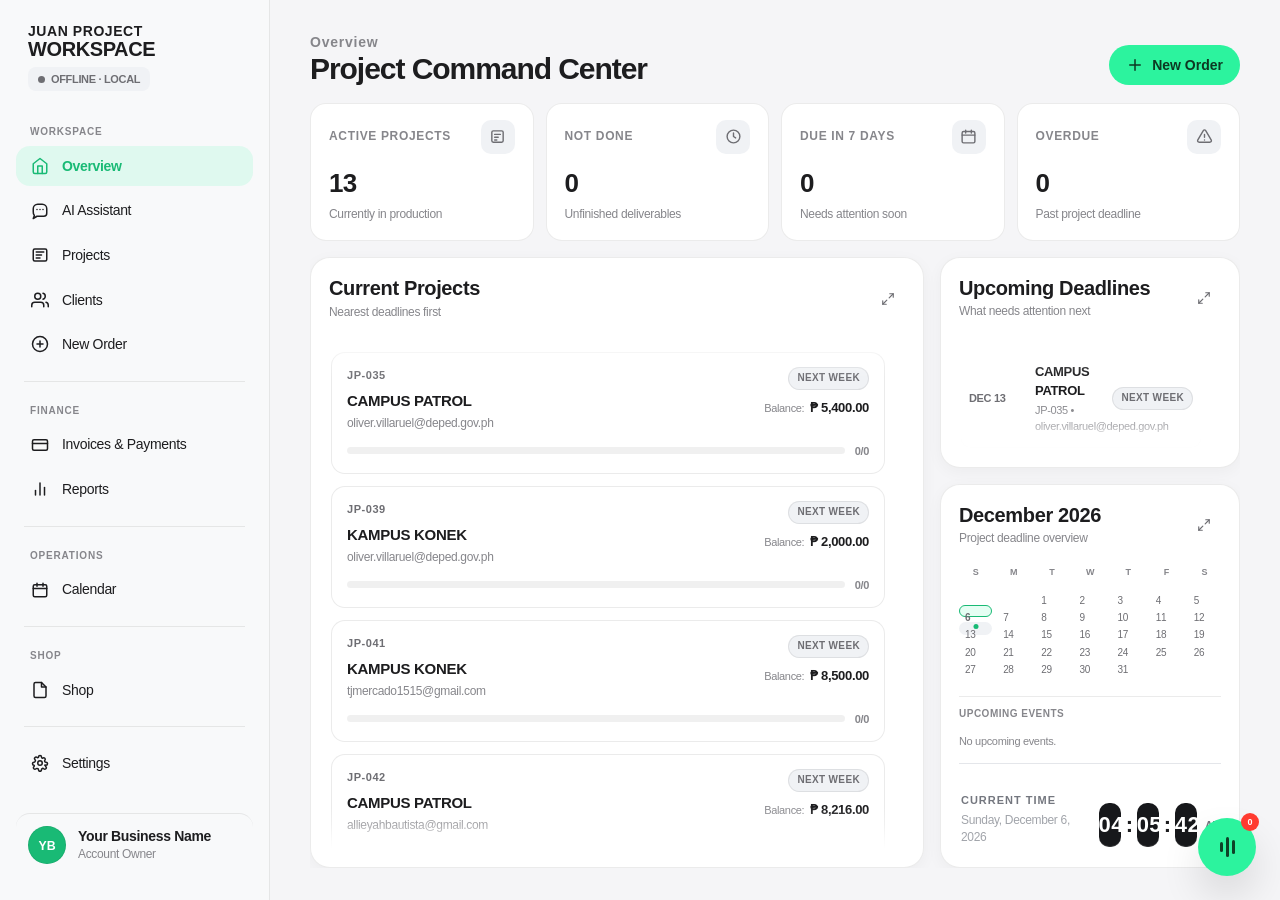
==== commit 0ae34f43: "Redesign project details and unify billing calculations" ====
--- a/index.html
+++ b/index.html
@@ -16,7 +16,7 @@
 <link href="./manifest.webmanifest" rel="manifest"/>
 <link href="./assets/apple-touch-icon.png" rel="apple-touch-icon"/>
 <link href="./assets/favicon-64.png" rel="icon" sizes="64x64" type="image/png"/>
-<link href="./css/core.css?v=8.1.0" rel="stylesheet"/><link href="./css/visual-language.css" rel="stylesheet"/><link href="./css/responsive.css" rel="stylesheet"/><link href="./css/overview-assistant.css" rel="stylesheet"/><link href="./css/management-layout.css" rel="stylesheet"/><link href="./css/interactions-scroll.css" rel="stylesheet"/><link href="./css/project-catalog.css" rel="stylesheet"/><link href="./css/items-security-performance.css" rel="stylesheet"/><link href="./css/payments-invoice-urgency.css" rel="stylesheet"/><link href="./css/catalog-calendar-receipts.css" rel="stylesheet"/><link href="./css/typography-guided-assistant.css?v=8.1.0" rel="stylesheet"/><link href="./css/mobile-viewer.css" rel="stylesheet"/><link href="./css/shop-refinement.css" rel="stylesheet"/></head>
+<link href="./css/core.css?v=8.1.0" rel="stylesheet"/><link href="./css/visual-language.css" rel="stylesheet"/><link href="./css/responsive.css" rel="stylesheet"/><link href="./css/overview-assistant.css" rel="stylesheet"/><link href="./css/management-layout.css" rel="stylesheet"/><link href="./css/interactions-scroll.css" rel="stylesheet"/><link href="./css/project-catalog.css" rel="stylesheet"/><link href="./css/items-security-performance.css" rel="stylesheet"/><link href="./css/payments-invoice-urgency.css" rel="stylesheet"/><link href="./css/catalog-calendar-receipts.css" rel="stylesheet"/><link href="./css/typography-guided-assistant.css?v=8.1.0" rel="stylesheet"/><link href="./css/mobile-viewer.css" rel="stylesheet"/><link href="./css/shop-refinement.css" rel="stylesheet"/><link href="./css/project-details-v8-2.css?v=8.2.0" rel="stylesheet"/></head>
 <body>
 <!--
   JUAN PROJECT WORKSPACE — MODULAR BUILD
@@ -381,14 +381,14 @@
 <!-- VIEW 3: PROJECT DETAILS -->
 <section class="view" id="view-project-details">
 <div class="project-detail-sticky-shell">
-<header class="page-header">
+<header class="page-header project-detail-header-v82">
 <div>
 <button class="btn-text mb-2" onclick="app.navigateTo('projects')">
 <svg class="icon-svg sm" viewbox="0 0 24 24"><line x1="19" x2="5" y1="12" y2="12"></line><polyline points="12 19 5 12 12 5"></polyline></svg>
               Back to Projects
             </button>
 <h1 class="page-title" id="projDetailTitle">Project Title</h1>
-<div class="project-detail-inline-meta" id="projDetailClient">JP-000  |  email@example.com</div>
+<div class="project-detail-inline-meta" id="projDetailClient">JP-000 · email@example.com</div>
 </div>
 <div class="action-buttons-group project-primary-actions">
 <button class="btn btn-secondary" id="btnMarkDeliveredHeader" onclick="app.promptMarkAsDelivered()">
@@ -411,7 +411,7 @@
 <div class="project-overall-progress" id="projectOverallProgress">
 <div class="project-overall-progress-head">
 <div><span>Project Progress</span><strong id="projectOverallProgressPercent">0%</strong></div>
-<span id="projectOverallProgressCount">0 / 0</span>
+<span id="projectOverallProgressCount">0 / 0 completed</span>
 </div>
 <div class="progress-bar-track"><div class="progress-bar-fill" id="projectOverallProgressBar" style="width:0%"></div></div>
 </div>
@@ -423,10 +423,11 @@
 <button class="tab-btn" data-project-tab="notes" onclick="app.switchProjectTab('notes', event)">Notes</button>
 </div>
 </div>
+
 <div class="tab-content" id="projTab-project-data">
-<div class="project-data-grid">
+<div class="project-data-grid project-data-grid-v82">
 <div class="card project-data-card project-client-display-card" onclick="app.openProjectDataClientProfile()" role="button" tabindex="0" onkeydown="if(event.key==='Enter'||event.key===' '){event.preventDefault();app.openProjectDataClientProfile();}">
-<div class="card-header"><div><div class="section-kicker">CLIENT</div><h3 class="card-title">Client Information</h3><div class="text-sm text-muted mt-1">View client profile to edit contact details.</div></div><span class="client-card-arrow">›</span></div>
+<div class="card-header"><div><h3 class="card-title">Client Information</h3></div><span class="client-card-arrow">›</span></div>
 <div class="project-data-form-grid project-client-readonly-grid">
 <div class="form-group"><label class="form-label">Full Name</label><input class="form-control" id="projectDataClientName" placeholder="— FULL NAME —" readonly tabindex="-1"/></div>
 <div class="form-group"><label class="form-label">Email Address</label><input class="form-control" id="projectDataClientEmail" placeholder="name@example.com" readonly tabindex="-1" type="email"/></div>
@@ -435,7 +436,7 @@
 </div>
 </div>
 <div class="card project-data-card project-data-project-card">
-<div class="card-header"><div><div class="section-kicker">PROJECT</div><h3 class="card-title">Project Information</h3></div></div>
+<div class="card-header"><div><h3 class="card-title">Project Information</h3></div></div>
 <div class="project-data-form-grid">
 <div class="form-group"><label class="form-label">Project ID</label><input class="form-control" id="projectDataProjectId" readonly=""/></div>
 <div class="form-group"><label class="form-label">Project Name</label><input class="form-control" id="projectDataProjectName" oninput="app.scheduleProjectDataAutosave()"/></div>
@@ -443,46 +444,60 @@
 <div class="form-group"><label class="form-label">Project Deadline</label><input class="form-control" id="projectDataDeadline" onchange="app.handleProjectDataDeadlineChange();app.scheduleProjectDataAutosave()" type="date"/><div class="project-data-rush-live" id="projectDataRushLive"></div></div>
 </div>
 <div class="project-priority-toggle-row">
-<div><strong>Priority</strong></div>
+<div><strong>Priority</strong><span>Move this project higher in the working queue.</span></div>
 <label class="toggle-switch"><input id="projectDataPriority" onchange="app.scheduleProjectDataAutosave()" type="checkbox"/><span class="toggle-slider"></span></label>
 </div>
 </div>
 </div>
-<div class="card project-items-receipt-card">
+<div class="card project-items-receipt-card project-order-card-v82">
 <div class="card-header">
-<div><div class="section-kicker">ORDER</div><h3 class="card-title">Items</h3><div class="text-sm text-muted mt-1">Items added here are reflected automatically in Deliverables.</div></div>
-<button class="btn btn-secondary btn-sm" onclick="app.openProjectOrderBatchModal()">Add Items</button>
+<div><h3 class="card-title">Order / Items</h3></div>
+<button class="btn btn-secondary btn-sm" onclick="app.openProjectOrderBatchModal()"><span aria-hidden="true">＋</span> Add Items</button>
 </div>
 <div id="projectOrderItemsList"></div>
 </div>
-</div>
+<div class="project-data-bottom-grid">
+<div class="card project-financial-summary-card">
+<div class="card-header"><h3 class="card-title">Financial Summary</h3></div>
+<div id="projectFinancialSummary"></div>
+</div>
+<div class="card project-notes-preview-card">
+<div class="card-header"><h3 class="card-title">Notes</h3><button class="btn-text" type="button" onclick="app.switchProjectTab('notes')">View Notes</button></div>
+<div id="projectNotesPreview" class="project-notes-preview"></div>
+</div>
+</div>
+</div>
+
 <div class="tab-content active" id="projTab-deliverables">
-<div class="card deliverables-main-card">
-<div class="card-header deliverables-header-row">
-<div><div class="section-kicker">PRODUCTION</div><h3 class="card-title">Deliverables</h3><div class="deliverables-overall-copy"><span id="projDetailProgressCount">0 / 0 completed</span><strong id="projDetailProgressPercent">0%</strong></div></div>
-</div>
+<div class="card deliverables-main-card deliverables-main-card-v82">
+<div class="deliverables-summary-v82">
+<div class="deliverables-progress-primary">
+<div class="section-title-row"><div><span class="section-eyebrow">Production Progress</span><strong id="projDetailProgressPercent">0%</strong></div><span id="projDetailProgressCount">0 of 0 completed</span></div>
 <div class="progress-bar-track deliverables-overall-progress"><div class="progress-bar-fill" id="projDetailProgressBar" style="width:0%"></div></div>
+</div>
+<div id="projectDeliverablesStats" class="deliverables-stats-strip"></div>
+</div>
+<div class="deliverables-table-head"><span>Deliverable</span><span>Status</span><span>Progress</span><span></span></div>
 <div class="deliverables-list" id="projectDeliverablesList"></div>
 </div>
 </div>
+
 <div class="tab-content" id="projTab-payment-tracker">
-<div class="card mb-6">
-<div class="card-header">
-<h3 class="card-title">Payment Overview &amp; Calculations</h3>
-<button class="btn btn-primary btn-sm" onclick="app.openRecordPaymentModal()">
-<svg class="icon-svg sm" viewbox="0 0 24 24"><line x1="12" x2="12" y1="5" y2="19"></line><line x1="5" x2="19" y1="12" y2="12"></line></svg>
-                Record Payment
-              </button>
-</div>
+<div class="payment-overview-layout-v82">
+<div class="card payment-calculation-card-v82">
+<div class="card-header"><h3 class="card-title">Payment Overview &amp; Calculations</h3></div>
 <div id="paymentCalculationsOverview"></div>
 </div>
-<div class="card">
-<div class="card-header"><h3 class="card-title">Payment History</h3></div>
+<div class="card balance-summary-card-v82" id="balanceSummaryCard"></div>
+</div>
+<div class="card payment-history-card-v82">
+<div class="card-header"><h3 class="card-title">Payment History</h3><button class="btn btn-primary btn-sm" onclick="app.openRecordPaymentModal()"><span aria-hidden="true">＋</span> Record Payment</button></div>
 <div id="paymentHistoryList"></div>
 </div>
 </div>
+
 <div class="tab-content" id="projTab-invoice">
-<div class="invoice-actions-bar mb-4">
+<div class="invoice-actions-bar invoice-actions-bar-v82 mb-4">
 <button class="btn btn-secondary btn-sm" onclick="app.saveInvoicePDF()">
 <svg class="icon-svg sm" viewbox="0 0 24 24"><polyline points="6 9 6 2 18 2 18 9"></polyline><path d="M6 18H4a2 2 0 0 1-2-2v-5a2 2 0 0 1 2-2h16a2 2 0 0 1 2 2v5a2 2 0 0 1-2 2h-2"></path><rect height="8" width="12" x="6" y="14"></rect></svg>
               Save as PDF
@@ -493,22 +508,26 @@
             </button>
 <button class="btn btn-secondary btn-sm" onclick="app.sendDeadlineReminderEmail()">
 <svg class="icon-svg sm" viewbox="0 0 24 24"><path d="M4 4h16c1.1 0 2 .9 2 2v12c0 1.1-.9 2-2 2H4c-1.1 0-2-.9-2-2V6c0-1.1.9-2 2-2z"></path><polyline points="22,6 12,13 2,6"></polyline></svg>
-              Send Deadline Reminder
+              Send Reminder
             </button>
 <button class="btn btn-primary btn-sm" onclick="app.sendBalanceReminderEmail()">
 <svg class="icon-svg sm" viewbox="0 0 24 24"><path d="M4 4h16c1.1 0 2 .9 2 2v12c0 1.1-.9 2-2 2H4c-1.1 0-2-.9-2-2V6c0-1.1.9-2 2-2z"></path><polyline points="22,6 12,13 2,6"></polyline></svg>
               Send Balance Email
             </button>
 </div>
-<div class="invoice-paper" id="invoicePaperPrintable"></div>
-</div>
+<div class="invoice-paper invoice-paper-v82" id="invoicePaperPrintable"></div>
+</div>
+
 <div class="tab-content" id="projTab-notes">
-<div class="card">
-<h3 class="card-title mb-3">Project Notes</h3>
-<textarea class="form-control fixed-notes-field" id="projectNotesTextarea" placeholder="Add specific client requests, asset URLs, or technical constraints..." rows="5" oninput="app.enforceWordLimit(this,120,'projectNotesWordCount')"></textarea>
-<div class="notes-word-count" id="projectNotesWordCount">0 / 120 words</div>
-<div class="mt-3 text-right">
-<button class="btn btn-primary btn-sm" onclick="app.saveProjectNotes()">Save Notes</button>
+<div class="project-notes-layout-v82">
+<div class="card project-notes-editor-card">
+<div class="card-header"><div><h3 class="card-title">Project Notes</h3><div class="text-sm text-muted mt-1">Internal project requests, links, and technical reminders.</div></div></div>
+<textarea class="form-control fixed-notes-field project-notes-field-v82" id="projectNotesTextarea" placeholder="Add specific client requests, asset URLs, or technical constraints..." rows="8" oninput="app.enforceWordLimit(this,120,'projectNotesWordCount')"></textarea>
+<div class="notes-footer-row"><div class="notes-word-count" id="projectNotesWordCount">0 / 120 words</div><button class="btn btn-primary btn-sm" onclick="app.saveProjectNotes()">Save Notes</button></div>
+</div>
+<div class="card project-activity-card-v82">
+<div class="card-header"><h3 class="card-title">Recent Activity</h3></div>
+<div id="projectActivityList"></div>
 </div>
 </div>
 </div>
@@ -1063,7 +1082,7 @@
     </div>
   </div>
 </div>
-<script src="./js/app.js?v=8.1.0"></script>
+<script src="./js/app.js?v=8.2.0"></script>
 <div class="modal-backdrop" id="overviewListModal">
 <div class="modal-card modal-wide overview-list-modal-card">
 <div class="modal-header"><div><div class="section-kicker">OVERVIEW</div><h3 class="modal-title" id="overviewListModalTitle">Projects</h3></div><button class="modal-close" onclick="app.closeModal('overviewListModal')">×</button></div>
--- a/css/project-details-v8-2.css
+++ b/css/project-details-v8-2.css
@@ -0,0 +1,91 @@
+/* JUAN PROJECT WORKSPACE v8.2 — Project Details + invoice hierarchy patch
+   Reference: Project Details UI supplied Sep 2, 2026.
+   Loaded last so the redesign stays scoped to the project workspace. */
+
+#view-project-details{--project-line:var(--border-subtle);--project-surface:var(--bg-card);--project-muted:var(--text-tertiary)}
+#view-project-details .card{box-shadow:none}
+#view-project-details .card-header{align-items:center}
+#view-project-details .page-title{letter-spacing:-.03em}
+.project-detail-header-v82 .project-primary-actions{gap:10px}
+.project-detail-sticky-shell{background:color-mix(in srgb,var(--bg-app) 95%,transparent)!important}
+.project-detail-sticky-shell .project-overall-progress{padding:13px 16px;margin-bottom:8px!important;border-radius:14px}
+.project-detail-sticky-shell .project-overall-progress-head{margin-bottom:8px}
+.project-detail-sticky-shell .project-overall-progress-head strong{font-size:16px}
+.project-detail-sticky-shell .project-overall-progress-head>span{font-weight:600;text-transform:none;letter-spacing:0}
+.project-detail-sticky-shell .project-details-tabs{gap:24px;padding-left:2px;padding-right:2px}
+.project-detail-sticky-shell .project-details-tabs .tab-btn{font-size:13px;padding:9px 0}
+
+/* PROJECT DATA */
+.project-data-grid-v82{grid-template-columns:1fr 1fr!important;gap:16px!important}
+.project-data-grid-v82 .project-data-card{padding:18px}
+.project-data-grid-v82 .card-header{margin-bottom:14px}
+.project-data-grid-v82 .project-data-form-grid{grid-template-columns:1fr!important;gap:10px}
+.project-data-grid-v82 .form-group{display:grid;grid-template-columns:125px minmax(0,1fr);gap:12px;align-items:center}
+.project-data-grid-v82 .form-label{margin:0;font-size:11px;white-space:nowrap}
+.project-data-grid-v82 .form-control{height:36px;padding:8px 11px;font-size:12px;border-radius:9px;background:var(--bg-card)}
+.project-data-grid-v82 .project-data-rush-live{grid-column:2;margin-top:4px}
+.project-priority-toggle-row{margin-top:12px;padding-top:12px!important}
+.project-priority-toggle-row>div{display:grid;gap:2px}.project-priority-toggle-row>div span{font-size:11px;color:var(--text-tertiary);font-weight:400}
+.project-client-display-card{cursor:pointer;transition:border-color .15s ease,background .15s ease}.project-client-display-card:hover{border-color:var(--border-medium);background:color-mix(in srgb,var(--bg-card) 97%,var(--bg-subtle))}
+.project-order-card-v82{padding:0!important;overflow:visible}.project-order-card-v82>.card-header{padding:16px 18px;margin:0;border-bottom:1px solid var(--project-line)}
+.project-order-table{width:100%;font-size:12px}
+.project-order-table-head,.project-order-table-row{display:grid;grid-template-columns:minmax(240px,1.6fr) minmax(110px,.75fr) 70px 130px 38px;gap:12px;align-items:center;padding:0 18px}
+.project-order-table-head{min-height:38px;border-bottom:1px solid var(--project-line);color:var(--text-tertiary);font-size:10px;font-weight:700;text-transform:uppercase;letter-spacing:.055em}
+.project-order-table-head span:nth-child(3){text-align:center}.project-order-table-head span:nth-child(4){text-align:right}
+.project-order-table-row{min-height:56px;border-bottom:1px solid var(--project-line)}.project-order-table-row:last-child{border-bottom:0}
+.project-order-item-name{display:grid;gap:2px;min-width:0}.project-order-item-name strong{font-size:12.5px;font-weight:650;overflow:hidden;text-overflow:ellipsis;white-space:nowrap}.project-order-item-name small,.project-order-amount small{font-size:10.5px;color:var(--text-tertiary)}
+.order-type-label{font-size:11px;color:var(--text-secondary)}.project-order-qty{text-align:center;font-variant-numeric:tabular-nums}.project-order-amount{text-align:right;display:grid;gap:2px;font-variant-numeric:tabular-nums}.project-order-amount strong{font-weight:620}
+.project-data-bottom-grid{display:grid;grid-template-columns:1fr 1fr;gap:16px;margin-bottom:18px}.project-financial-summary-card,.project-notes-preview-card{padding:16px 18px;min-height:165px}
+.financial-summary-v82{display:grid;gap:5px}.financial-summary-row{display:flex;align-items:center;justify-content:space-between;gap:16px;min-height:25px;font-size:12px;color:var(--text-secondary)}.financial-summary-row strong{color:var(--text-primary);font-variant-numeric:tabular-nums}.financial-summary-row.minor{padding-left:12px;font-size:11.5px}.financial-summary-label{margin-top:3px;padding-top:7px;border-top:1px solid var(--project-line);font-size:9.5px;font-weight:750;letter-spacing:.07em;text-transform:uppercase;color:var(--text-tertiary)}.financial-summary-row.total{margin-top:3px;padding-top:9px;border-top:1.5px solid var(--text-primary);font-size:13px;font-weight:700}.financial-summary-row.total span,.financial-summary-row.total strong{color:var(--text-primary)}
+.project-notes-preview{font-size:12px;color:var(--text-secondary);line-height:1.55}.project-notes-preview p{white-space:pre-wrap}.project-notes-empty{display:grid;gap:4px;padding:16px 0;color:var(--text-tertiary)}.project-notes-empty strong{color:var(--text-secondary);font-size:12px}.project-notes-empty span{font-size:11px;line-height:1.45}
+
+/* DELIVERABLES */
+.deliverables-main-card-v82{padding:0!important;overflow:visible!important}.deliverables-summary-v82{display:grid;grid-template-columns:minmax(300px,1.2fr) minmax(380px,1fr);gap:26px;align-items:center;padding:18px;border-bottom:1px solid var(--project-line)}
+.deliverables-progress-primary{min-width:0}.section-title-row{display:flex;align-items:flex-end;justify-content:space-between;gap:18px;margin-bottom:10px}.section-title-row>div{display:flex;align-items:baseline;gap:12px}.section-title-row .section-eyebrow{font-size:12px;font-weight:650;color:var(--text-primary)}.section-title-row strong{font-size:17px}.section-title-row>span{font-size:10.5px;color:var(--text-tertiary)}.deliverables-overall-progress{height:6px!important;margin:0!important}
+.deliverables-stats-strip{display:grid;grid-template-columns:repeat(4,1fr);gap:10px}.deliverables-stats-strip>div{display:grid;gap:3px;padding-left:14px;border-left:1px solid var(--project-line)}.deliverables-stats-strip>div:first-child{border-left:0;padding-left:0}.deliverables-stats-strip span{font-size:9.5px;text-transform:uppercase;letter-spacing:.055em;color:var(--text-tertiary);font-weight:700}.deliverables-stats-strip strong{font-size:18px;font-variant-numeric:tabular-nums}.deliverables-stats-strip strong.positive{color:var(--status-green)}.deliverables-stats-strip strong.negative{color:var(--status-red)}
+.deliverables-table-head,.deliverable-v82-row{display:grid;grid-template-columns:minmax(260px,1fr) 125px minmax(145px,190px) 38px;gap:14px;align-items:center;padding-left:18px;padding-right:12px}.deliverables-table-head{min-height:38px;border-bottom:1px solid var(--project-line);font-size:9.5px;font-weight:750;text-transform:uppercase;letter-spacing:.055em;color:var(--text-tertiary)}
+.deliverable-v82-group{border-bottom:1px solid var(--project-line)}.deliverable-v82-group:last-child{border-bottom:0}.deliverable-v82-row{min-height:53px}.deliverable-v82-row.is-group{min-height:58px;background:color-mix(in srgb,var(--bg-subtle) 40%,transparent)}.deliverable-v82-row.is-child{padding-left:42px;border-top:1px solid color-mix(in srgb,var(--project-line) 70%,transparent)}
+.deliverable-name-cell{display:flex;align-items:center;gap:11px;min-width:0}.deliverable-name-cell>div{display:grid;gap:2px;min-width:0}.deliverable-name-cell strong{font-size:12px;font-weight:560;white-space:nowrap;overflow:hidden;text-overflow:ellipsis}.deliverable-v82-row.is-group .deliverable-name-cell strong{font-weight:680}.deliverable-name-cell small{font-size:10px;color:var(--text-tertiary)}
+.deliverable-status-chip{display:inline-flex;align-items:center;min-height:22px;padding:3px 8px;border-radius:999px;font-size:9.5px;font-weight:650;white-space:nowrap;border:1px solid transparent}.deliverable-status-chip.not-started{color:var(--text-tertiary);background:var(--bg-subtle)}.deliverable-status-chip.progress{color:#3d72bd;background:rgba(78,140,238,.10);border-color:rgba(78,140,238,.16)}.deliverable-status-chip.review{color:#a66d12;background:rgba(240,166,64,.12);border-color:rgba(240,166,64,.20)}.deliverable-status-chip.completed{color:var(--status-green);background:var(--mint-light-bg);border-color:var(--mint-subtle-border)}.deliverable-status-chip.blocked{color:var(--status-red);background:rgba(255,59,48,.08);border-color:rgba(255,59,48,.15)}
+.deliverable-progress-cell{display:grid;grid-template-columns:35px 1fr;gap:9px;align-items:center}.deliverable-progress-cell>span{font-size:10px;color:var(--text-tertiary);text-align:right;font-variant-numeric:tabular-nums}.deliverable-progress-cell .progress-bar-track{height:5px}.deliverable-progress-cell .progress-bar-fill{background:var(--text-secondary)!important}.deliverable-v82-row.is-complete{opacity:.72}.deliverables-empty-v82{padding:40px 18px!important}
+
+/* PAYMENT MONITORING */
+.payment-overview-layout-v82{display:grid;grid-template-columns:minmax(0,1.65fr) minmax(260px,.62fr);gap:16px;margin-bottom:16px}.payment-calculation-card-v82,.balance-summary-card-v82{min-height:220px}.payment-calculation-card-v82{padding:18px}.payment-calculation-card-v82 .card-header{margin-bottom:20px}
+.payment-equation-v82{display:grid;gap:22px}.payment-equation-top,.payment-equation-bottom{display:grid;align-items:end;gap:12px}.payment-equation-top{grid-template-columns:minmax(110px,1fr) 18px minmax(110px,1fr) 18px minmax(100px,.8fr) 18px minmax(110px,1fr)}.payment-equation-bottom{grid-template-columns:minmax(110px,1fr) 18px minmax(110px,1fr) 18px minmax(130px,1fr);padding-top:17px;border-top:1px solid var(--project-line)}
+.payment-equation-top>div,.payment-equation-bottom>div{display:grid;gap:6px}.payment-equation-v82 span{font-size:9.5px;text-transform:uppercase;letter-spacing:.045em;color:var(--text-tertiary);font-weight:650}.payment-equation-v82 strong{font-size:14px;font-variant-numeric:tabular-nums}.payment-equation-v82 b{align-self:center;color:var(--text-secondary);font-size:17px;font-weight:450;text-align:center}.payment-equation-v82 .equation-total strong{color:var(--status-green)}.payment-equation-v82 .equation-balance strong{font-size:17px}
+.balance-summary-card-v82{padding:18px;border-width:1px!important}.balance-summary-inner{height:100%;display:flex;flex-direction:column;align-items:flex-start}.payment-status-pill{display:inline-flex;align-items:center;padding:4px 8px;border-radius:999px;font-size:9px;font-weight:750;letter-spacing:.035em;margin-bottom:20px}.balance-summary-label{font-size:12px;font-weight:650;margin-bottom:7px}.balance-summary-amount{font-size:27px;line-height:1.1;letter-spacing:-.035em;font-variant-numeric:tabular-nums}.balance-summary-inner small{margin-top:10px;font-size:11px;color:var(--text-secondary)}
+.balance-summary-card-v82.unpaid,.invoice-balance-card-v82.unpaid{background:rgba(255,149,0,.055);border-color:rgba(255,149,0,.34)!important}.payment-status-pill.unpaid,.invoice-status.unpaid{color:#c66f00;background:rgba(255,149,0,.11);border-color:rgba(255,149,0,.22)}
+.balance-summary-card-v82.partial,.invoice-balance-card-v82.partial{background:rgba(240,166,64,.07);border-color:rgba(240,166,64,.36)!important}.payment-status-pill.partial,.invoice-status.partial{color:#9b6814;background:rgba(240,166,64,.14);border-color:rgba(240,166,64,.22)}
+.balance-summary-card-v82.paid,.invoice-balance-card-v82.paid{background:rgba(25,186,117,.055);border-color:rgba(25,186,117,.28)!important}.payment-status-pill.paid,.invoice-status.paid{color:var(--status-green);background:rgba(25,186,117,.11);border-color:rgba(25,186,117,.20)}
+.balance-summary-card-v82.overdue,.invoice-balance-card-v82.overdue{background:rgba(255,59,48,.045);border-color:rgba(255,59,48,.28)!important}.payment-status-pill.overdue,.invoice-status.overdue{color:var(--status-red);background:rgba(255,59,48,.09);border-color:rgba(255,59,48,.18)}
+.payment-history-card-v82{padding:0!important;overflow:visible}.payment-history-card-v82>.card-header{padding:15px 18px;margin:0;border-bottom:1px solid var(--project-line)}.payment-history-table-v82{font-size:11.5px}.payment-history-head-v82,.payment-history-row-v82{display:grid;grid-template-columns:120px 120px minmax(110px,1fr) 130px minmax(130px,1.15fr) 38px;gap:12px;align-items:center;padding:0 18px}.payment-history-head-v82{height:38px;border-bottom:1px solid var(--project-line);font-size:9.5px;text-transform:uppercase;letter-spacing:.055em;color:var(--text-tertiary);font-weight:700}.payment-history-row-v82{min-height:54px;border-bottom:1px solid var(--project-line)}.payment-history-row-v82:last-child{border-bottom:0}.payment-history-row-v82>span{color:var(--text-secondary)}.payment-history-amount-v82{text-align:right;font-variant-numeric:tabular-nums}.payment-history-head-v82 span:nth-child(4){text-align:right}.payment-history-notes-v82{overflow:hidden;text-overflow:ellipsis;white-space:nowrap}.payment-history-empty-v82{min-height:220px;display:flex;flex-direction:column;align-items:center;justify-content:center;text-align:center;color:var(--text-tertiary);gap:5px}.payment-history-empty-v82 strong{font-size:12px;color:var(--text-secondary)}.payment-history-empty-v82 span{font-size:11px}.empty-receipt-icon{display:grid;place-items:center;width:44px;height:44px;margin-bottom:4px;border-radius:50%;background:var(--bg-subtle);font-size:19px;color:var(--text-tertiary)}
+
+/* INVOICE */
+.invoice-actions-bar-v82{gap:9px}.invoice-paper-v82{max-width:none!important;margin:0!important;padding:0!important;overflow:hidden;box-shadow:none!important;background:#fff!important;color:#1d1d1f!important;border-radius:14px!important}
+.invoice-layout-v82{display:grid;grid-template-columns:minmax(0,1.65fr) minmax(270px,.72fr);min-height:610px}.invoice-document-v82{padding:42px 38px 32px}.invoice-summary-panel-v82{border-left:1px solid #e8e9eb;padding:42px 28px 30px;background:#fff}.invoice-header-v82{margin-bottom:28px!important;padding-bottom:22px!important;border-color:#dfe1e4!important}.invoice-header-v82 .invoice-brand-block h2{font-size:23px}.invoice-header-v82 .invoice-brand-block>div{font-size:11px;color:#6e6e73}.invoice-header-v82 .invoice-number{font-size:16px;font-weight:700}.invoice-header-v82 .invoice-status{display:inline-flex;padding:4px 8px;border-radius:8px;border:1px solid transparent;font-size:9px;font-weight:750}.invoice-header-v82 .invoice-issued-date{font-size:10px}.invoice-meta-grid-v82{margin:0 0 25px!important;padding:0 0 22px!important;border-bottom:1px solid #dfe1e4}.invoice-meta-grid-v82 .invoice-label{font-size:9px}.invoice-meta-grid-v82 .font-bold{font-size:12.5px;margin-top:5px}.invoice-meta-grid-v82 .text-sm{font-size:10.5px!important}.invoice-items-wrap-v82{margin-top:0!important;border-top:1px solid #dfe1e4!important;border-bottom:1px solid #dfe1e4!important}.invoice-items-wrap-v82 .invoice-items-table{font-size:11px}.invoice-items-wrap-v82 .invoice-items-table th{padding:9px 0;font-size:9px}.invoice-items-wrap-v82 .invoice-items-table td{padding:11px 0;font-size:11px}.invoice-items-wrap-v82 .invoice-items-table td strong{font-weight:600}.invoice-items-wrap-v82 .invoice-items-table td small{font-size:9px}.invoice-document-v82 .invoice-thankyou{margin-top:44px!important;font-size:10.5px!important;color:#555!important}
+.invoice-summary-row{display:flex;align-items:center;justify-content:space-between;gap:16px;padding:7px 0;font-size:11px;color:#5e6065}.invoice-summary-row strong{color:#1d1d1f;font-variant-numeric:tabular-nums;font-weight:620}.invoice-summary-section{margin-top:12px;padding:12px 0 5px;border-top:1px solid #e5e6e8;font-size:8.5px;font-weight:750;letter-spacing:.08em;text-transform:uppercase;color:#86868b}.invoice-charge-row{padding:5px 0}.invoice-summary-divider{height:1.5px;background:#1d1d1f;margin:13px 0 8px}.invoice-total-row-v82{font-size:14px;padding:3px 0 7px}.invoice-total-row-v82 span,.invoice-total-row-v82 strong{font-weight:700;color:#1d1d1f}.invoice-paid-row-v82{padding:4px 0 15px}.invoice-balance-card-v82{margin-top:4px;border:1px solid;border-radius:10px;padding:14px 15px;display:grid;gap:5px}.invoice-balance-card-v82>span{font-size:9px;font-weight:750;letter-spacing:.055em;text-transform:uppercase}.invoice-balance-card-v82>strong{font-size:24px;line-height:1.08;letter-spacing:-.035em;color:#1d1d1f;font-variant-numeric:tabular-nums}.invoice-balance-card-v82>small{font-size:10px;color:#6e6e73}
+
+/* NOTES */
+.project-notes-layout-v82{display:grid;grid-template-columns:minmax(0,1.2fr) minmax(320px,.8fr);gap:16px}.project-notes-editor-card,.project-activity-card-v82{min-height:310px}.project-notes-field-v82{min-height:185px!important;max-height:250px!important;resize:vertical!important;line-height:1.5}.notes-footer-row{display:flex;align-items:center;justify-content:space-between;gap:16px;margin-top:12px}.project-activity-list-v82{display:grid}.project-activity-row-v82{display:grid;grid-template-columns:10px minmax(0,1fr) auto;gap:10px;align-items:start;padding:11px 0;border-bottom:1px solid var(--project-line)}.project-activity-row-v82:last-child{border-bottom:0}.activity-dot{width:7px;height:7px;margin-top:5px;border-radius:50%;background:var(--primary-mint-dark)}.project-activity-row-v82>div{display:grid;gap:2px}.project-activity-row-v82 strong{font-size:11.5px}.project-activity-row-v82 small,.project-activity-row-v82 time{font-size:10px;color:var(--text-tertiary)}.project-activity-row-v82 time{white-space:nowrap}
+
+/* Responsive */
+@media(max-width:1100px){.deliverables-summary-v82{grid-template-columns:1fr}.payment-equation-top{grid-template-columns:1fr 14px 1fr 14px 1fr 14px 1fr}.invoice-layout-v82{grid-template-columns:1fr}.invoice-summary-panel-v82{border-left:0;border-top:1px solid #e8e9eb}.project-notes-layout-v82{grid-template-columns:1fr}}
+@media(max-width:900px){.project-data-grid-v82,.project-data-bottom-grid,.payment-overview-layout-v82{grid-template-columns:1fr!important}.project-data-grid-v82 .form-group{grid-template-columns:115px minmax(0,1fr)}.project-order-table-head,.project-order-table-row{grid-template-columns:minmax(200px,1fr) 100px 54px 110px 34px}.deliverables-table-head,.deliverable-v82-row{grid-template-columns:minmax(210px,1fr) 110px minmax(120px,150px) 34px}.payment-history-table-v82{overflow-x:auto}.payment-history-head-v82,.payment-history-row-v82{min-width:760px}}
+@media(max-width:680px){.project-detail-header-v82{align-items:flex-start!important}.project-detail-header-v82 .project-primary-actions{width:100%;flex-wrap:wrap}.project-data-grid-v82 .form-group{grid-template-columns:1fr;gap:5px}.project-data-grid-v82 .project-data-rush-live{grid-column:1}.project-order-table{overflow-x:auto}.project-order-table-head,.project-order-table-row{min-width:650px}.deliverables-stats-strip{grid-template-columns:repeat(2,1fr);row-gap:14px}.deliverables-stats-strip>div:nth-child(3){border-left:0;padding-left:0}.deliverables-table-head{display:none}.deliverable-v82-row{grid-template-columns:minmax(0,1fr) auto 34px;padding:12px 14px}.deliverable-v82-row.is-child{padding-left:30px}.deliverable-v82-row>div:nth-child(2){grid-column:2}.deliverable-progress-cell{grid-column:1/3;margin-left:39px}.payment-equation-top,.payment-equation-bottom{grid-template-columns:1fr}.payment-equation-v82 b{display:none}.invoice-document-v82,.invoice-summary-panel-v82{padding:26px 20px}.invoice-header-v82{flex-direction:column!important;gap:18px}.invoice-header-v82 .invoice-header-stack{align-items:flex-start!important;text-align:left!important}}
+
+/* Print: keep the invoice as a clean one-page client document. */
+@media print{
+  #invoicePaperPrintable{position:fixed!important;inset:0!important;width:190mm!important;max-width:190mm!important;padding:0!important;overflow:visible!important;font-size:10px!important}
+  #invoicePaperPrintable .invoice-layout-v82{display:grid!important;grid-template-columns:1.55fr .72fr!important;min-height:0!important}
+  #invoicePaperPrintable .invoice-document-v82{padding:8mm 7mm 6mm!important}
+  #invoicePaperPrintable .invoice-summary-panel-v82{padding:8mm 6mm 6mm!important;border-left:1px solid #e8e9eb!important;border-top:0!important}
+  #invoicePaperPrintable .invoice-header-v82{display:flex!important;flex-direction:row!important;justify-content:space-between!important;gap:12px!important;margin-bottom:5mm!important;padding-bottom:4mm!important}
+  #invoicePaperPrintable .invoice-header-stack{align-items:flex-end!important;text-align:right!important}
+  #invoicePaperPrintable .invoice-meta-grid-v82{margin-bottom:4mm!important;padding-bottom:4mm!important}
+  #invoicePaperPrintable .invoice-items-table th,#invoicePaperPrintable .invoice-items-table td{padding:2.2mm 0!important;font-size:8.5px!important}
+  #invoicePaperPrintable .invoice-document-v82 .invoice-thankyou{margin-top:9mm!important}
+  #invoicePaperPrintable .invoice-summary-row{padding:1.7mm 0!important;font-size:8.5px!important}
+  #invoicePaperPrintable .invoice-summary-section{padding-top:2.5mm!important;margin-top:2.5mm!important;font-size:7.5px!important}
+  #invoicePaperPrintable .invoice-balance-card-v82{padding:3.2mm!important}
+  #invoicePaperPrintable .invoice-balance-card-v82>strong{font-size:18px!important}
+}
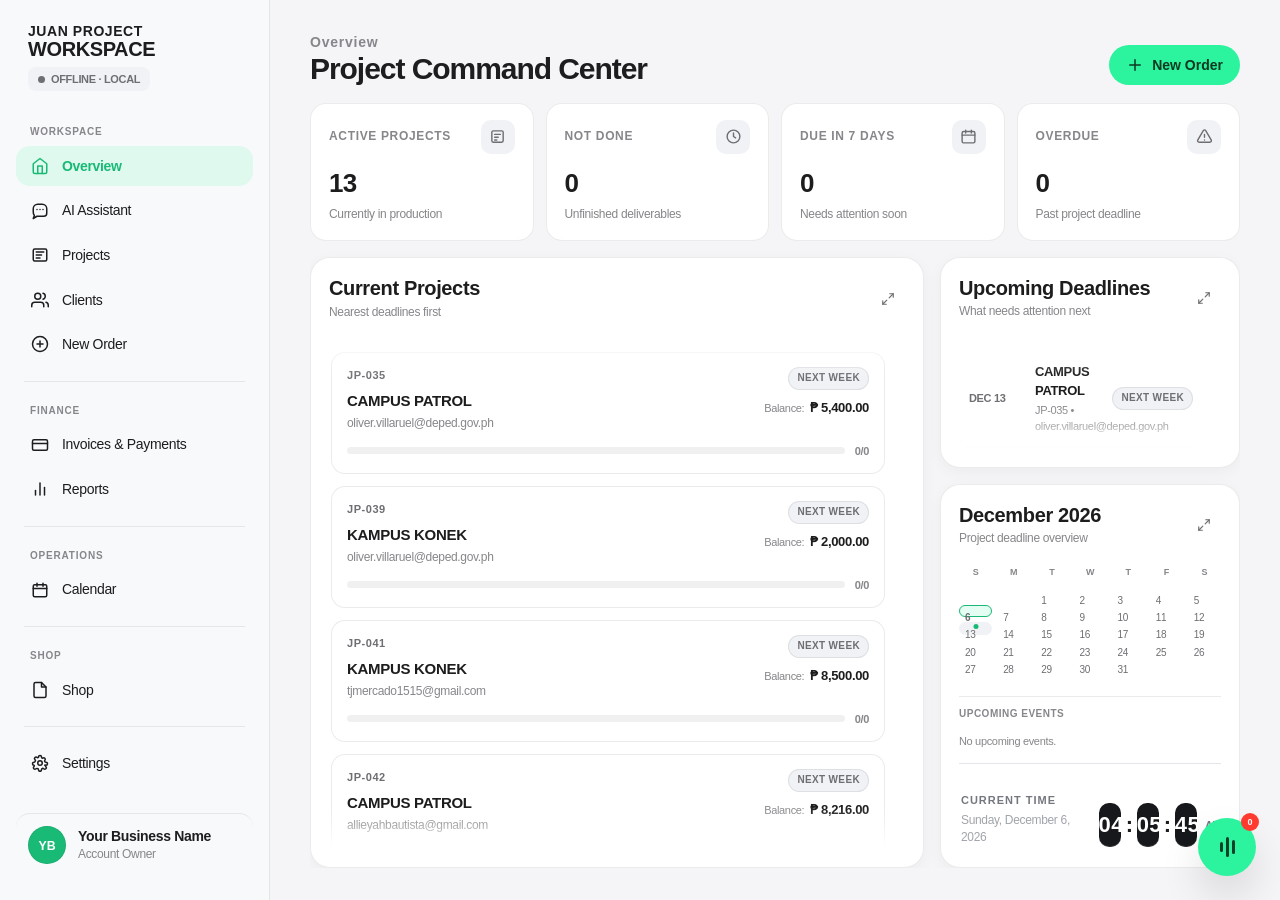
==== commit ff0f4000: "Redesign Seller Shop page v8.3" ====
--- a/index.html
+++ b/index.html
@@ -16,7 +16,7 @@
 <link href="./manifest.webmanifest" rel="manifest"/>
 <link href="./assets/apple-touch-icon.png" rel="apple-touch-icon"/>
 <link href="./assets/favicon-64.png" rel="icon" sizes="64x64" type="image/png"/>
-<link href="./css/core.css?v=8.1.0" rel="stylesheet"/><link href="./css/visual-language.css" rel="stylesheet"/><link href="./css/responsive.css" rel="stylesheet"/><link href="./css/overview-assistant.css" rel="stylesheet"/><link href="./css/management-layout.css" rel="stylesheet"/><link href="./css/interactions-scroll.css" rel="stylesheet"/><link href="./css/project-catalog.css" rel="stylesheet"/><link href="./css/items-security-performance.css" rel="stylesheet"/><link href="./css/payments-invoice-urgency.css" rel="stylesheet"/><link href="./css/catalog-calendar-receipts.css" rel="stylesheet"/><link href="./css/typography-guided-assistant.css?v=8.1.0" rel="stylesheet"/><link href="./css/mobile-viewer.css" rel="stylesheet"/><link href="./css/shop-refinement.css" rel="stylesheet"/><link href="./css/project-details-v8-2.css?v=8.2.0" rel="stylesheet"/></head>
+<link href="./css/core.css?v=8.1.0" rel="stylesheet"/><link href="./css/visual-language.css" rel="stylesheet"/><link href="./css/responsive.css" rel="stylesheet"/><link href="./css/overview-assistant.css" rel="stylesheet"/><link href="./css/management-layout.css" rel="stylesheet"/><link href="./css/interactions-scroll.css" rel="stylesheet"/><link href="./css/project-catalog.css" rel="stylesheet"/><link href="./css/items-security-performance.css" rel="stylesheet"/><link href="./css/payments-invoice-urgency.css" rel="stylesheet"/><link href="./css/catalog-calendar-receipts.css" rel="stylesheet"/><link href="./css/typography-guided-assistant.css?v=8.1.0" rel="stylesheet"/><link href="./css/mobile-viewer.css" rel="stylesheet"/><link href="./css/shop-refinement.css?v=8.3.0" rel="stylesheet"/><link href="./css/project-details-v8-2.css?v=8.2.0" rel="stylesheet"/></head>
 <body>
 <!--
   JUAN PROJECT WORKSPACE — MODULAR BUILD
@@ -566,22 +566,46 @@
 </section>
 <!-- VIEW 7: SHOP -->
 <section class="view" id="view-pricelist">
-<header class="page-header">
-<div><div class="greeting-subtitle">Seller</div><h1 class="page-title">Shop</h1></div>
-<div class="action-buttons-group"><button class="btn btn-secondary" onclick="app.openCatalogCategoryModal()">+ New Service</button></div>
+<header class="page-header shop-page-header">
+<div>
+<div class="greeting-subtitle">Seller</div>
+<h1 class="page-title">Shop</h1>
+<div class="shop-page-subtitle">Manage your services, packages, and additional fees.</div>
+</div>
+<div class="action-buttons-group shop-header-actions">
+<input accept="application/json,.json" id="shopCatalogImportInput" onchange="app.handleShopCatalogImport(event)" style="display:none" type="file"/>
+<button class="btn btn-secondary" onclick="document.getElementById('shopCatalogImportInput').click()" type="button"><svg class="icon-svg sm" viewbox="0 0 24 24"><path d="M12 3v12"></path><polyline points="7 8 12 3 17 8"></polyline><path d="M5 21h14a2 2 0 0 0 2-2v-3"></path><path d="M3 16v3a2 2 0 0 0 2 2"></path></svg>Import</button>
+<button class="btn btn-secondary" onclick="app.focusShopCategories()" type="button"><svg class="icon-svg sm" viewbox="0 0 24 24"><path d="M3 7h6l2 2h10v10a2 2 0 0 1-2 2H5a2 2 0 0 1-2-2V7z"></path></svg>Categories</button>
+<button class="btn btn-primary" onclick="app.openCatalogServiceModal()" type="button">+ New Service</button>
+</div>
 </header>
-<div class="view-toolbar unified-toolbar catalog-toolbar"><input class="form-control" id="catalogManagerSearch" oninput="app.queueViewRender('catalog')" placeholder="Search services, items, packages, or inclusions..." type="text"/><div class="toolbar-actions"><select class="compact-sort" id="catalogSort" onchange="app.setListSort('catalog',this.value)"><option value="default">Default</option><option value="az">A to Z</option><option value="za">Z to A</option></select><div class="filter-pills" id="catalogManagerFilters"></div></div></div>
-<div class="catalog-seller-layout shop-seller-layout">
-<aside class="card catalog-category-panel shop-service-panel"><div class="catalog-panel-heading"><div><div class="section-kicker">SHOP</div><h2 class="card-title">Services</h2><div class="text-sm text-muted mt-1">Drag services to change their sequence.</div></div></div><div class="catalog-category-list" id="catalogCategoryList"></div></aside>
-<div class="catalog-manager-main">
-<div class="card table-card" id="catalogServicesCard"><div class="catalog-panel-heading catalog-table-heading"><div><div class="section-kicker" id="catalogItemsKicker">ITEMS</div><h2 class="card-title" id="catalogSelectedCategoryTitle">All Shop Items</h2></div><div class="catalog-heading-actions"><button class="btn btn-primary btn-sm" id="catalogAddItemBtn" onclick="app.openCatalogServiceModal()">+ Add Item</button><button aria-label="Maximize items" class="icon-action-button" onclick="app.openCatalogSectionFullView('items')" title="Maximize items"><svg class="icon-svg sm" viewbox="0 0 24 24"><polyline points="15 3 21 3 21 9"></polyline><line x1="14" x2="21" y1="10" y2="3"></line><polyline points="9 21 3 21 3 15"></polyline><line x1="10" x2="3" y1="14" y2="21"></line></svg></button></div></div><div class="table-responsive"><table class="data-table unified-table catalog-services-table"><thead id="catalogServicesHead"><tr><th>Item / Service</th><th>Description</th><th>Price</th><th class="actions-col"></th></tr></thead><tbody id="catalogServicesBody"></tbody></table></div></div>
-<div class="card table-card" id="catalogPackagesCard"><div class="catalog-panel-heading catalog-table-heading"><div><div class="section-kicker">PACKAGES</div><h2 class="card-title">Packages</h2></div><div class="catalog-heading-actions"><button class="btn btn-secondary btn-sm" onclick="app.openCatalogPackageModal()">Create Package</button><button aria-label="Maximize packages" class="icon-action-button" onclick="app.openCatalogSectionFullView('packages')" title="Maximize packages"><svg class="icon-svg sm" viewbox="0 0 24 24"><polyline points="15 3 21 3 21 9"></polyline><line x1="14" x2="21" y1="10" y2="3"></line><polyline points="9 21 3 21 3 15"></polyline><line x1="10" x2="3" y1="14" y2="21"></line></svg></button></div></div><div class="table-responsive"><table class="data-table unified-table catalog-packages-table"><thead><tr><th>Package</th><th>Inclusions</th><th>Original Price</th><th>Offer Price</th><th class="actions-col"></th></tr></thead><tbody id="catalogPackagesBody"></tbody></table></div></div>
-<div class="card table-card shop-fees-card" id="catalogAdditionalFeesCard">
-  <div class="catalog-panel-heading catalog-table-heading"><div><div class="section-kicker">ADDITIONAL FEES</div><h2 class="card-title">Fees</h2><div class="text-sm text-muted mt-1">Predefined charges and the short explanation shown by the info button.</div></div><div class="catalog-heading-actions"><button class="btn btn-secondary btn-sm" onclick="app.openAdditionalFeeModal()">+ Add Fee</button></div></div>
-  <div class="table-responsive"><table class="data-table unified-table shop-fees-table"><thead><tr><th>Fee</th><th>Charge</th><th>Rule</th><th>Info Preview</th><th class="actions-col"></th></tr></thead><tbody id="catalogAdditionalFeesBody"></tbody></table></div>
-</div>
-</div>
-</div>
+<div class="view-toolbar unified-toolbar catalog-toolbar shop-catalog-toolbar">
+<div class="shop-catalog-search"><svg class="icon-svg sm" viewbox="0 0 24 24"><circle cx="11" cy="11" r="7"></circle><line x1="20" x2="16.65" y1="20" y2="16.65"></line></svg><input class="form-control" id="catalogManagerSearch" oninput="app.queueViewRender('catalog')" placeholder="Search services, items, packages, or inclusions..." type="text"/></div>
+<div class="toolbar-actions shop-filter-controls">
+<select aria-label="Catalog type" class="compact-sort shop-filter-select" id="catalogTypeFilter" onchange="app.setCatalogTypeFilter(this.value)"><option value="All Types">All Types</option><option value="Items">Items</option><option value="Packages">Packages</option></select>
+<select aria-label="Catalog status" class="compact-sort shop-filter-select" id="catalogStatusFilter" onchange="app.setCatalogStatusFilter(this.value)"><option value="All Status">All Status</option><option value="Active">Active</option><option value="Inactive">Inactive</option></select>
+<select aria-label="Catalog sort" class="compact-sort shop-filter-select" id="catalogSort" onchange="app.setListSort('catalog',this.value)"><option value="manual">Manual Order</option><option value="az">Name A-Z</option><option value="za">Name Z-A</option><option value="price-asc">Price: Low to High</option><option value="price-desc">Price: High to Low</option></select>
+</div>
+</div>
+<div class="shop-management-grid">
+<aside class="card catalog-category-panel shop-service-panel" id="shopCategoriesPanel">
+<div class="catalog-panel-heading shop-categories-heading"><div><div class="section-kicker">CATEGORIES</div><div class="text-sm text-muted mt-1">Drag to reorder categories.</div></div><button class="btn btn-secondary btn-sm" onclick="app.openCatalogCategoryModal()" type="button">+ New Category</button></div>
+<div class="catalog-category-list" id="catalogCategoryList"></div>
+</aside>
+<div class="card table-card shop-catalog-panel" id="catalogServicesCard">
+<div class="catalog-panel-heading catalog-table-heading shop-catalog-panel-heading">
+<div><div class="section-kicker">SERVICES &amp; PACKAGES</div><h2 class="card-title">Services &amp; Packages</h2><div class="text-sm text-muted mt-1">All your shop items and packages.</div></div>
+<div class="catalog-heading-actions shop-view-actions">
+<button aria-label="List view" class="icon-action-button active" id="shopListViewBtn" onclick="app.setCatalogViewMode('list')" title="List view"><svg class="icon-svg sm" viewbox="0 0 24 24"><line x1="8" x2="21" y1="6" y2="6"></line><line x1="8" x2="21" y1="12" y2="12"></line><line x1="8" x2="21" y1="18" y2="18"></line><circle cx="4" cy="6" r="1"></circle><circle cx="4" cy="12" r="1"></circle><circle cx="4" cy="18" r="1"></circle></svg></button>
+<button aria-label="Grid view" class="icon-action-button" id="shopGridViewBtn" onclick="app.setCatalogViewMode('grid')" title="Grid view"><svg class="icon-svg sm" viewbox="0 0 24 24"><rect height="7" rx="1" width="7" x="3" y="3"></rect><rect height="7" rx="1" width="7" x="14" y="3"></rect><rect height="7" rx="1" width="7" x="3" y="14"></rect><rect height="7" rx="1" width="7" x="14" y="14"></rect></svg></button>
+<button aria-label="Expand catalog" class="icon-action-button" onclick="app.openCatalogSectionFullView('all')" title="Expand catalog"><svg class="icon-svg sm" viewbox="0 0 24 24"><polyline points="15 3 21 3 21 9"></polyline><line x1="14" x2="21" y1="10" y2="3"></line><polyline points="9 21 3 21 3 15"></polyline><line x1="10" x2="3" y1="14" y2="21"></line></svg></button>
+<div class="popover-wrap" id="shopCatalogActions"><button aria-label="Catalog actions" class="icon-more-button vertical-more" onclick="app.togglePopover('shopCatalogActions',event)" title="Catalog actions">⋮</button><div class="popover-panel client-row-menu"><button class="popover-action" onclick="app.openCatalogPackageModal()">Create Package</button><button class="popover-action" onclick="app.openCatalogCategoryModal()">New Category</button></div></div>
+</div>
+</div>
+<div class="table-responsive shop-catalog-table-wrap"><table class="data-table unified-table shop-catalog-table"><thead id="catalogServicesHead"><tr><th>Item / Package</th><th>Type</th><th>Inclusions</th><th>Price</th><th>Status</th><th class="actions-col">Actions</th></tr></thead><tbody id="catalogServicesBody"></tbody></table></div>
+</div>
+</div>
+<div class="card shop-additional-fees-entry" id="catalogAdditionalFeesCard"><div class="shop-fee-entry-copy"><span class="shop-fee-info-icon" aria-hidden="true">i</span><div><strong>Additional Fees</strong><span>Manage and update additional charges such as Rush Fee, Revision Fee, and System Maintenance Fee.</span></div></div><button class="btn btn-secondary btn-sm" onclick="app.openAdditionalFeesManager()" type="button">Manage Additional Fees</button></div>
 </section>
 <!-- VIEW 8: POLISHED APPLE-STYLE SETTINGS -->
 <section class="view" id="view-settings">
@@ -997,13 +1021,15 @@
 </div>
 </div>
 <!-- CATALOG MANAGER MODALS -->
-<div class="modal-backdrop" id="catalogCategoryModal"><div class="modal-card"><div class="modal-header"><div><div class="section-kicker">SHOP SERVICE</div><h3 class="modal-title" id="catalogCategoryModalTitle">Add Service</h3></div><button class="modal-close" onclick="app.closeModal('catalogCategoryModal')">×</button></div><div class="modal-body"><input id="catalogCategoryOldName" type="hidden"/><div class="form-group"><label class="form-label">Service Name</label><input class="form-control" id="catalogCategoryName" placeholder="Service name, e.g. TV Broadcast Graphics"/></div></div><div class="modal-footer catalog-modal-footer"><button class="btn btn-text text-danger hidden" id="catalogCategoryDeleteBtn" onclick="app.deleteCatalogCategory()">Delete Service</button><span class="modal-footer-spacer"></span><button class="btn btn-secondary" onclick="app.closeModal('catalogCategoryModal')">Cancel</button><button class="btn btn-primary" onclick="app.saveCatalogCategory()">Save Service</button></div></div></div>
+<div class="modal-backdrop" id="catalogCategoryModal"><div class="modal-card"><div class="modal-header"><div><div class="section-kicker">SHOP CATEGORY</div><h3 class="modal-title" id="catalogCategoryModalTitle">Add Category</h3></div><button class="modal-close" onclick="app.closeModal('catalogCategoryModal')">×</button></div><div class="modal-body"><input id="catalogCategoryOldName" type="hidden"/><div class="form-group"><label class="form-label">Category Name</label><input class="form-control" id="catalogCategoryName" placeholder="Category name, e.g. TV Broadcast Graphics"/></div></div><div class="modal-footer catalog-modal-footer"><button class="btn btn-text text-danger hidden" id="catalogCategoryDeleteBtn" onclick="app.deleteCatalogCategory()">Delete Category</button><span class="modal-footer-spacer"></span><button class="btn btn-secondary" onclick="app.closeModal('catalogCategoryModal')">Cancel</button><button class="btn btn-primary" onclick="app.saveCatalogCategory()">Save Category</button></div></div></div>
 <div class="modal-backdrop" id="catalogServiceModal"><div class="modal-card"><div class="modal-header"><div><div class="section-kicker">SHOP ITEM</div><h3 class="modal-title" id="catalogServiceModalTitle">Add Item</h3></div><button class="modal-close" onclick="app.closeModal('catalogServiceModal')">×</button></div><div class="modal-body"><input id="catalogServiceCode" type="hidden"/><div class="form-group"><label class="form-label">Item Name</label><input class="form-control" id="catalogServiceName" placeholder="Item name"/></div><div class="form-group"><label class="form-label">Service</label><select class="form-control" id="catalogServiceCategory"></select></div><div class="form-group"><label class="form-label">Description</label><textarea class="form-control fixed-notes-field" id="catalogServiceDescription" placeholder="Briefly describe this item" rows="3" oninput="app.enforceWordLimit(this,60,'catalogServiceDescriptionCount')"></textarea><div class="notes-word-count" id="catalogServiceDescriptionCount">0 / 60 words</div></div><div class="form-group"><label class="form-label">Price (₱)</label><input class="form-control" id="catalogServicePrice" min="0" step="0.01" type="number"/></div></div><div class="modal-footer catalog-modal-footer"><button class="btn btn-text text-danger hidden" id="catalogServiceDeleteBtn" onclick="app.deleteCatalogService()">Delete Item</button><span class="modal-footer-spacer"></span><button class="btn btn-secondary" onclick="app.closeModal('catalogServiceModal')">Cancel</button><button class="btn btn-primary" onclick="app.saveCatalogService()">Save Item</button></div></div></div>
 <div class="modal-backdrop" id="catalogPackageModal"><div class="modal-card modal-wide"><div class="modal-header"><div><div class="section-kicker">PACKAGE BUILDER</div><h3 class="modal-title" id="catalogPackageModalTitle">Create Package</h3></div><button class="modal-close" onclick="app.closeModal('catalogPackageModal')">×</button></div><div class="modal-body"><input id="catalogPackageCode" type="hidden"/><div class="form-grid"><div class="form-group"><label class="form-label">Package Name</label><input class="form-control" id="catalogPackageName" placeholder="Package name"/></div><div class="form-group"><label class="form-label">Service</label><select class="form-control" id="catalogPackageCategory" onchange="app.renderPackageServiceChoices(document.getElementById('catalogPackageServiceSearch').value)"></select></div></div><div class="form-group"><label class="form-label">Description</label><textarea class="form-control fixed-notes-field" id="catalogPackageDescription" rows="3" placeholder="Briefly describe the package" oninput="app.enforceWordLimit(this,80,'catalogPackageDescriptionCount')"></textarea><div class="notes-word-count" id="catalogPackageDescriptionCount">0 / 80 words</div></div><div class="form-group"><label class="form-label">Inclusions</label><div class="text-sm text-muted mb-2">Select existing Items from this Service. Inclusions stay linked to the Shop items.</div><label class="form-label">Find Items</label><input class="form-control" id="catalogPackageServiceSearch" oninput="app.renderPackageServiceChoices(this.value)" placeholder="Type to search available items..."/><div class="package-service-picker" id="catalogPackageServiceChoices"></div></div><div class="package-builder-summary"><div><span>Original item total</span><strong id="catalogPackageOriginalTotal">₱0.00</strong></div><div class="form-group" style="margin:0"><label class="form-label">Offer / Discounted Price (₱)</label><input class="form-control" id="catalogPackageSellingPrice" min="0" step="0.01" type="number"/></div></div></div><div class="modal-footer catalog-modal-footer"><button class="btn btn-text text-danger hidden" id="catalogPackageDeleteBtn" onclick="app.deleteCatalogPackage()">Delete Package</button><span class="modal-footer-spacer"></span><button class="btn btn-secondary" onclick="app.closeModal('catalogPackageModal')">Cancel</button><button class="btn btn-primary" onclick="app.saveCatalogPackage()">Save Package</button></div></div></div>
 <!-- MODAL: WORKSPACE CLOCK -->
 <div class="modal-backdrop" id="workspaceClockModal"><div class="modal-card workspace-clock-modal-card"><div class="modal-header"><div><div class="section-kicker">CURRENT TIME</div><h3 class="modal-title" id="workspaceClockModalDate">Today</h3></div><button class="modal-close" onclick="app.closeModal('workspaceClockModal')">×</button></div><div class="modal-body"><div class="workspace-clock-large"><span id="workspaceClockHours">00</span><b>:</b><span id="workspaceClockMinutes">00</span><b>:</b><span id="workspaceClockSeconds">00</span><em id="workspaceClockPeriod">AM</em></div></div></div></div>
 <!-- MODAL: ORDER DRAFTS -->
 <div class="modal-backdrop" id="orderDraftsModal"><div class="modal-card modal-wide"><div class="modal-header"><div><div class="section-kicker">NEW ORDER</div><h3 class="modal-title">Draft Orders</h3></div><button class="modal-close" onclick="app.closeModal('orderDraftsModal')">×</button></div><div class="modal-body"><div class="draft-order-list" id="orderDraftsList"></div></div></div></div>
+<!-- MODAL: ADDITIONAL FEES MANAGER -->
+<div class="modal-backdrop" id="additionalFeesManagerModal"><div class="modal-card modal-wide shop-fees-manager-modal"><div class="modal-header"><div><div class="section-kicker">SHOP</div><h3 class="modal-title">Additional Fees</h3><div class="text-sm text-muted mt-1">Manage predefined charges and their client-facing descriptions.</div></div><button class="modal-close" onclick="app.closeModal('additionalFeesManagerModal')">×</button></div><div class="modal-body"><div class="shop-fees-manager-toolbar"><div class="text-sm text-muted">Core fees remain protected from deletion. Custom fees can be removed when no longer needed.</div><button class="btn btn-primary btn-sm" onclick="app.openAdditionalFeeModal()" type="button">+ Add Fee</button></div><div class="table-responsive"><table class="data-table unified-table shop-fees-table"><thead><tr><th>Fee</th><th>Amount</th><th>Rule / Applies When</th><th>Status</th><th>Info</th><th class="actions-col">Actions</th></tr></thead><tbody id="catalogAdditionalFeesBody"></tbody></table></div></div><div class="modal-footer"><span class="modal-footer-spacer"></span><button class="btn btn-secondary" onclick="app.closeModal('additionalFeesManagerModal')">Close</button></div></div></div>
 <!-- MODAL: ADDITIONAL FEE EDITOR -->
 <div class="modal-backdrop" id="additionalFeeModal"><div class="modal-card"><div class="modal-header"><div><div class="section-kicker">SHOP FEE</div><h3 class="modal-title" id="additionalFeeModalTitle">Add Fee</h3></div><button class="modal-close" onclick="app.closeModal('additionalFeeModal')">×</button></div><div class="modal-body"><input type="hidden" id="additionalFeeCode"><div class="form-group"><label class="form-label">Fee Name</label><input class="form-control" id="additionalFeeName" placeholder="Fee name"></div><div class="form-grid"><div class="form-group"><label class="form-label">Amount (₱)</label><input class="form-control" id="additionalFeeAmount" min="0" step="0.01" type="number"></div><div class="form-group"><label class="form-label">Rule</label><select class="form-control" id="additionalFeeRule"><option value="per_4_days_early">Every 4 days earlier</option><option value="per_revision">Per revision</option><option value="package_once">Once with package</option><option value="manual">Manual</option></select></div></div><div class="form-group"><label class="form-label">Info Button Preview</label><textarea class="form-control fixed-notes-field" id="additionalFeeDescription" rows="3" placeholder="Short, easy-to-understand explanation" oninput="app.enforceWordLimit(this,45,'additionalFeeDescriptionCount')"></textarea><div class="notes-word-count" id="additionalFeeDescriptionCount">0 / 45 words</div></div><label class="fee-active-row"><span><strong>Active</strong><small>Show and use this fee where its rule applies.</small></span><label class="toggle-switch"><input id="additionalFeeActive" type="checkbox" checked><span class="toggle-slider"></span></label></label></div><div class="modal-footer"><button class="btn btn-text text-danger hidden" id="additionalFeeDeleteBtn" onclick="app.deleteAdditionalFee()">Delete Fee</button><span class="modal-footer-spacer"></span><button class="btn btn-secondary" onclick="app.closeModal('additionalFeeModal')">Cancel</button><button class="btn btn-primary" onclick="app.saveAdditionalFee()">Save Fee</button></div></div></div>
 <!-- MODAL: FEE INFORMATION -->
@@ -1082,7 +1108,7 @@
     </div>
   </div>
 </div>
-<script src="./js/app.js?v=8.2.0"></script>
+<script src="./js/app.js?v=8.3.0"></script>
 <div class="modal-backdrop" id="overviewListModal">
 <div class="modal-card modal-wide overview-list-modal-card">
 <div class="modal-header"><div><div class="section-kicker">OVERVIEW</div><h3 class="modal-title" id="overviewListModalTitle">Projects</h3></div><button class="modal-close" onclick="app.closeModal('overviewListModal')">×</button></div>
--- a/css/shop-refinement.css
+++ b/css/shop-refinement.css
@@ -67,37 +67,6 @@
 .invoice-additional-total{padding-top:7px!important}
 @media print{.screen-only{display:none!important}}
 
-/* Shop — service is the top-level grouping; items and packages share aligned columns. */
-.shop-seller-layout{grid-template-columns:minmax(220px,260px) minmax(0,1fr)!important;align-items:start}
-.shop-service-panel{position:sticky;top:18px;max-height:calc(100vh - 120px);overflow:hidden}
-.catalog-category-list{overflow:auto;max-height:calc(100vh - 220px);padding-right:2px}
-.catalog-category-item{display:grid!important;grid-template-columns:20px minmax(0,1fr) 34px;align-items:center;gap:8px;width:100%;text-align:left}
-.catalog-category-item.is-dragging{opacity:.45}
-.service-drag-handle{color:#B0B4BB;font-size:13px;cursor:grab;user-select:none;text-align:center}
-.service-nav-copy{min-width:0;display:grid;gap:2px}
-.service-nav-copy strong,.service-nav-copy small{overflow:hidden;text-overflow:ellipsis;white-space:nowrap}
-.catalog-category-more{display:grid;place-items:center;width:30px;height:30px;border-radius:50%;color:#71757D;font-size:20px}
-.catalog-manager-main{min-width:0}
-.catalog-services-table,.catalog-packages-table{table-layout:fixed;width:100%}
-.catalog-services-table th:nth-child(1),.catalog-services-table td:nth-child(1){width:27%}
-.catalog-services-table th:nth-child(2),.catalog-services-table td:nth-child(2){width:auto}
-.catalog-services-table th:nth-child(3),.catalog-services-table td:nth-child(3){width:150px}
-.catalog-services-table th:nth-child(4),.catalog-services-table td:nth-child(4){width:64px}
-.catalog-packages-table th:nth-child(1),.catalog-packages-table td:nth-child(1){width:25%}
-.catalog-packages-table th:nth-child(2),.catalog-packages-table td:nth-child(2){width:auto}
-.catalog-packages-table th:nth-child(3),.catalog-packages-table td:nth-child(3),.catalog-packages-table th:nth-child(4),.catalog-packages-table td:nth-child(4){width:150px}
-.catalog-packages-table th:nth-child(5),.catalog-packages-table td:nth-child(5){width:64px}
-.catalog-desc-cell{white-space:normal!important;max-width:none!important;overflow-wrap:anywhere}
-.row-subtype,.row-price-note{display:block;color:var(--juan-muted);font-size:11px;font-weight:500;margin-top:3px}
-.package-row td{background:#FAFBFB}
-.catalog-inclusions-accordion summary{cursor:pointer;font-weight:650;color:var(--juan-text);list-style:none}
-.catalog-inclusions-accordion summary::-webkit-details-marker{display:none}
-.catalog-inclusions-accordion summary:after{content:'⌄';font-size:13px;color:var(--juan-muted);margin-left:6px}
-.catalog-inclusions-accordion[open] summary:after{content:'⌃'}
-.catalog-inclusions-accordion>div{display:flex;flex-wrap:wrap;gap:5px;margin-top:8px}
-.catalog-inclusions-accordion span{padding:4px 7px;border-radius:999px;background:#F0F2F4;color:#60646B;font-size:11px}
-.catalog-heading-actions{display:flex;align-items:center;gap:7px}
-
 /* Client profile + inherited ID. */
 .client-profile-layout{display:grid;grid-template-columns:minmax(0,1.35fr) minmax(320px,.65fr);gap:18px;align-items:start}
 .client-profile-card{padding:22px}
@@ -136,10 +105,6 @@
 .order-item-actions{justify-content:flex-end!important}
 
 @media (max-width:900px){
-  .shop-seller-layout{grid-template-columns:1fr!important}
-  .shop-service-panel{position:static;max-height:none}
-  .catalog-category-list{display:flex;max-height:none;overflow-x:auto;gap:8px;padding-bottom:4px}
-  .catalog-category-item{min-width:190px}
   .client-profile-layout{grid-template-columns:1fr}
   .client-profile-form{grid-template-columns:1fr}
 }
@@ -188,17 +153,6 @@
 .rush-factors-summary span{display:inline!important}.rush-factors-summary b{display:none!important}
 .rush-fee-simple{padding:14px 16px!important}
 .rush-fee-amount{margin-top:8px!important}
-
-/* Shop: context filters only appear inside a selected Service. */
-#catalogManagerFilters{min-height:0}
-.catalog-toolbar{align-items:center!important}
-.catalog-toolbar .toolbar-actions{display:flex;align-items:center;gap:8px}
-.catalog-category-panel{align-self:start}
-.catalog-table-heading{min-height:62px}
-.catalog-services-table th:last-child,.catalog-services-table td:last-child,.catalog-packages-table th:last-child,.catalog-packages-table td:last-child{width:62px!important;text-align:center!important}
-.catalog-services-table td,.catalog-packages-table td{vertical-align:middle}
-.row-subtype{display:block!important;margin-top:3px;color:var(--juan-muted);font-size:11px;line-height:1.25;white-space:normal}
-.catalog-package-description{display:block;color:var(--juan-muted);font-size:11px;margin-top:3px}
 
 /* Invoice print layout: compact one-page A4 for normal invoices. */
 @media print{
@@ -243,7 +197,7 @@
 .draft-order-list{display:grid;gap:0}.draft-order-row{display:flex;align-items:center;justify-content:space-between;gap:16px;padding:14px 2px;border-bottom:1px solid var(--juan-border,#e4e6ea)}.draft-order-row:last-child{border-bottom:0}.draft-order-row>div:first-child{display:grid;gap:4px}.draft-order-row span{font-size:12px;color:var(--juan-muted,#74777f)}.draft-order-actions{display:flex;align-items:center;gap:8px}
 .project-request-panel{border:1px solid var(--juan-border,#e4e6ea);border-radius:18px;padding:14px;margin:14px 0;background:var(--surface-muted,#f7f8f9)}.project-request-head strong{font-size:14px}.project-request-head span{display:block;margin-top:3px;font-size:12px;color:var(--juan-muted,#74777f)}.project-request-actions{display:grid;grid-template-columns:minmax(180px,.75fr) minmax(0,1.5fr);gap:10px;margin-top:12px}.project-request-action,.project-file-request-action{border:1px solid var(--juan-border,#e4e6ea);background:#fff;border-radius:14px;padding:12px}.project-request-action{display:flex;align-items:center;justify-content:space-between;text-align:left;cursor:pointer}.project-request-action span,.project-file-request-action>div:first-child{display:grid;gap:3px}.project-request-action small,.project-file-request-action small{font-size:11px;color:var(--juan-muted,#74777f)}.project-request-action>b{display:grid;place-items:center;width:30px;height:30px;border-radius:50%;background:var(--juan-green-50,#eefbf4);color:var(--juan-green-700,#258b5b);font-size:20px}.project-file-request-controls{display:flex;gap:8px;margin-top:9px}.project-file-request-controls select{min-width:0}
 .project-request-summary-row{display:flex;align-items:center;justify-content:space-between;padding:10px 2px;border-top:1px solid var(--juan-border,#e4e6ea)}.project-request-summary-row>div{display:grid;gap:2px}.project-request-summary-row span{font-size:12px;color:var(--juan-muted,#74777f)}
-.shop-fees-card{margin-top:16px}.shop-fees-table th:nth-child(1){width:21%}.shop-fees-table th:nth-child(2){width:14%}.shop-fees-table th:nth-child(3){width:19%}.shop-fees-table th:last-child{width:60px}.fee-active-row{display:flex;align-items:center;justify-content:space-between;border:1px solid var(--juan-border,#e4e6ea);border-radius:14px;padding:12px 14px}.fee-active-row>span{display:grid;gap:2px}.fee-active-row small{color:var(--juan-muted,#74777f);font-size:12px}
+.fee-active-row{display:flex;align-items:center;justify-content:space-between;border:1px solid var(--juan-border,#e4e6ea);border-radius:14px;padding:12px 14px}.fee-active-row>span{display:grid;gap:2px}.fee-active-row small{color:var(--juan-muted,#74777f);font-size:12px}
 .clients-unified-table th:nth-child(2),.clients-unified-table td:nth-child(2){width:25%}.clients-unified-table th:nth-child(6),.clients-unified-table td:nth-child(6){width:74px;text-align:center}.clients-unified-table th:nth-child(4),.clients-unified-table td:nth-child(4){width:150px}
 .payment-history-unified{display:grid}.payment-history-unified-row{display:grid;grid-template-columns:minmax(0,1fr) auto 38px;align-items:center;gap:14px;padding:13px 0;border-bottom:1px solid var(--juan-border,#e4e6ea)}.payment-history-unified-row:last-child{border-bottom:0}.payment-history-unified-main{display:grid;gap:3px;min-width:0}.payment-history-unified-main span,.payment-history-unified-main small{font-size:12px;color:var(--juan-muted,#74777f)}.payment-history-unified-amount{text-align:right;font-variant-numeric:tabular-nums}
 .invoice-simple-summary{line-height:1!important;margin-top:6px!important}.invoice-simple-row{min-height:17px!important;padding:1px 0!important;line-height:1!important}.invoice-simple-section{margin-top:5px!important;margin-bottom:1px!important;line-height:1!important}.invoice-fee-row{min-height:16px!important;padding:1px 0!important}.invoice-additional-total{padding-top:3px!important}.invoice-grand-total{margin-top:4px!important;padding-top:5px!important}.invoice-balance-row{padding-top:2px!important}
@@ -251,3 +205,93 @@
 @media(max-width:800px){.project-request-actions{grid-template-columns:1fr}.project-file-request-controls{flex-direction:column}.project-detail-sticky-shell{top:0}.workspace-clock-large span{min-width:78px;height:100px;font-size:52px}.workspace-clock-large b{font-size:40px}.flip-clock-digits span{min-width:34px;height:40px;font-size:20px}}
 @media print{#invoicePaperPrintable .invoice-simple-summary{line-height:1!important;margin-top:5px!important}#invoicePaperPrintable .invoice-simple-row{min-height:15px!important;padding:1px 0!important;line-height:1!important}#invoicePaperPrintable .invoice-simple-section{margin:4px 0 1px!important}#invoicePaperPrintable .invoice-grand-total{margin-top:3px!important;padding-top:4px!important}}
 .project-request-summary-actions{display:flex;align-items:center;gap:8px}
+
+
+/* v8.3 — Seller / Shop catalog-management redesign (approved Sep 2, 2026) */
+#view-pricelist{--shop-gap:20px}
+.shop-page-header{align-items:flex-end;margin-bottom:var(--shop-gap)}
+.shop-page-subtitle{margin-top:6px;color:var(--juan-muted,#74777f);font-size:13px}
+.shop-header-actions{flex-wrap:wrap;justify-content:flex-end}
+.shop-header-actions .btn{display:inline-flex;align-items:center;gap:7px;min-height:40px}
+.shop-catalog-toolbar{display:flex;gap:12px;align-items:center;margin-bottom:var(--shop-gap);padding:0;background:transparent;border:0}
+.shop-catalog-search{position:relative;flex:1;min-width:240px}
+.shop-catalog-search>.icon-svg{position:absolute;left:13px;top:50%;transform:translateY(-50%);color:var(--juan-muted,#74777f);z-index:2}
+.shop-catalog-search .form-control{padding-left:39px;height:42px}
+.shop-filter-controls{display:flex;gap:10px;flex:0 0 auto}
+.shop-filter-select{height:42px!important;min-width:126px;border-radius:12px!important;background:#fff}
+.shop-management-grid{display:grid;grid-template-columns:minmax(220px,25%) minmax(0,75%);gap:var(--shop-gap);align-items:start}
+.shop-service-panel,.shop-catalog-panel{min-width:0;border:1px solid var(--juan-border,#e4e6ea);box-shadow:none}
+.shop-service-panel{position:static;max-height:none;padding:16px}
+.shop-categories-heading{min-height:48px;padding:0 0 12px;margin:0 0 6px;border-bottom:1px solid var(--juan-border,#e4e6ea);align-items:flex-start}
+.shop-categories-heading .btn{min-height:34px;padding-inline:11px}
+.catalog-category-list{display:grid;gap:5px;max-height:none;overflow:visible;padding:0}
+.catalog-category-item{display:grid!important;grid-template-columns:minmax(0,1fr) 34px;gap:4px;align-items:center;border:0;border-radius:10px;background:transparent;padding:0;transition:background .15s ease,border-color .15s ease}
+.catalog-category-item.active{background:var(--juan-green-50,#eefbf4)}
+.catalog-category-item.is-dragging{opacity:.45}
+.catalog-category-select{min-width:0;width:100%;border:0;background:transparent;display:grid;grid-template-columns:18px minmax(0,1fr);align-items:center;gap:8px;padding:10px 8px;text-align:left;color:inherit;cursor:pointer;border-radius:10px}
+.service-drag-handle{color:#b0b4bb;font-size:12px;cursor:grab;user-select:none;text-align:center}
+.service-nav-copy{min-width:0;display:grid;gap:3px}
+.service-nav-copy strong{font-size:13px;font-weight:650;white-space:normal;line-height:1.25}
+.service-nav-copy small{font-size:10.5px;color:var(--juan-muted,#74777f);white-space:normal;line-height:1.25}
+.catalog-category-more{display:grid;place-items:center;width:30px;height:30px;border:0;background:transparent;border-radius:50%;color:#71757d;font-size:19px;cursor:pointer}
+.catalog-category-more:hover{background:#f0f2f4}
+.shop-focus-pulse{outline:2px solid color-mix(in srgb,var(--juan-green-600,#37ba79) 28%,transparent);outline-offset:3px}
+.shop-catalog-panel{overflow:visible}
+.shop-catalog-panel-heading{min-height:70px;padding:16px 18px;margin:0;border-bottom:1px solid var(--juan-border,#e4e6ea);align-items:flex-start}
+.shop-view-actions{gap:6px}
+.shop-view-actions .icon-action-button.active{background:var(--juan-green-50,#eefbf4);border-color:rgba(55,186,121,.25);color:var(--juan-green-700,#258b5b)}
+.shop-catalog-table-wrap{overflow:visible}
+.shop-catalog-table{width:100%;table-layout:fixed}
+.shop-catalog-table th{font-size:10.5px;letter-spacing:.055em;color:var(--juan-muted,#74777f);padding:11px 14px}
+.shop-catalog-table td{height:60px;padding:10px 14px;vertical-align:middle;border-top:1px solid var(--juan-border,#e4e6ea)}
+.shop-catalog-table th:nth-child(1),.shop-catalog-table td:nth-child(1){width:31%}
+.shop-catalog-table th:nth-child(2),.shop-catalog-table td:nth-child(2){width:11%}
+.shop-catalog-table th:nth-child(3),.shop-catalog-table td:nth-child(3){width:16%}
+.shop-catalog-table th:nth-child(4),.shop-catalog-table td:nth-child(4){width:17%;text-align:right}
+.shop-catalog-table th:nth-child(5),.shop-catalog-table td:nth-child(5){width:13%;text-align:center}
+.shop-catalog-table th:nth-child(6),.shop-catalog-table td:nth-child(6){width:60px;text-align:center}
+.shop-catalog-row:hover td{background:#fafbfb}
+.shop-catalog-row.is-inactive td{color:#757980}
+.shop-catalog-row strong{font-size:13px;font-weight:650}
+.row-subtype,.row-price-note{display:block;color:var(--juan-muted,#74777f);font-size:10.5px;font-weight:500;margin-top:3px;line-height:1.25}
+.shop-price-cell{font-variant-numeric:tabular-nums;white-space:nowrap}
+.shop-price-cell strong{white-space:nowrap}
+.shop-type-badge,.shop-status-pill{display:inline-flex;align-items:center;justify-content:center;min-height:22px;padding:3px 8px;border-radius:999px;font-size:10px;font-weight:700;line-height:1;white-space:nowrap}
+.shop-type-badge.item{background:#f1f5f8;color:#547087}
+.shop-type-badge.package{background:var(--juan-green-50,#eefbf4);color:var(--juan-green-700,#258b5b)}
+.shop-status-pill.active{background:var(--juan-green-50,#eefbf4);color:var(--juan-green-700,#258b5b)}
+.shop-status-pill.inactive{background:#f0f2f4;color:#6f747c}
+.shop-dash{color:#a1a4aa}
+.catalog-inclusions-accordion summary{cursor:pointer;font-weight:650;color:var(--juan-text,#17181b);list-style:none;white-space:nowrap}
+.catalog-inclusions-accordion summary::-webkit-details-marker{display:none}
+.catalog-inclusions-accordion summary:after{content:'⌄';font-size:12px;color:var(--juan-muted,#74777f);margin-left:5px}
+.catalog-inclusions-accordion[open] summary:after{content:'⌃'}
+.catalog-inclusions-accordion>div{display:grid;gap:4px;margin-top:8px;padding:8px 10px;border-left:2px solid var(--juan-green-100,#ddf8ea);background:#fafcfb;border-radius:0 8px 8px 0;min-width:180px}
+.catalog-inclusions-accordion span{font-size:10.5px;color:#60646b}
+.shop-additional-fees-entry{margin-top:var(--shop-gap);padding:14px 16px;display:flex;align-items:center;justify-content:space-between;gap:18px;border:1px solid var(--juan-border,#e4e6ea);box-shadow:none}
+.shop-fee-entry-copy{display:flex;align-items:center;gap:12px;min-width:0}
+.shop-fee-entry-copy>div{display:grid;gap:3px}
+.shop-fee-entry-copy strong{font-size:13px;font-weight:650}
+.shop-fee-entry-copy span{font-size:11.5px;color:var(--juan-muted,#74777f);line-height:1.35}
+.shop-fee-info-icon{display:grid!important;place-items:center;flex:0 0 28px;width:28px;height:28px;border:1px solid var(--juan-border,#e4e6ea);border-radius:50%;background:#fff;color:var(--juan-muted,#74777f);font-size:12px!important;font-weight:700}
+.shop-fees-manager-modal{max-width:980px}
+.shop-fees-manager-toolbar{display:flex;align-items:center;justify-content:space-between;gap:16px;margin-bottom:14px}
+.shop-fees-table{table-layout:fixed;width:100%}
+.shop-fees-table th:nth-child(1),.shop-fees-table td:nth-child(1){width:22%}
+.shop-fees-table th:nth-child(2),.shop-fees-table td:nth-child(2){width:14%;text-align:right}
+.shop-fees-table th:nth-child(3),.shop-fees-table td:nth-child(3){width:auto}
+.shop-fees-table th:nth-child(4),.shop-fees-table td:nth-child(4){width:12%;text-align:center}
+.shop-fees-table th:nth-child(5),.shop-fees-table td:nth-child(5){width:62px;text-align:center}
+.shop-fees-table th:nth-child(6),.shop-fees-table td:nth-child(6){width:64px;text-align:center}
+.shop-grid-mode .shop-catalog-table thead{display:none}
+.shop-grid-mode .shop-catalog-table,.shop-grid-mode .shop-catalog-table tbody{display:block}
+.shop-grid-mode .shop-catalog-table tbody{display:grid;grid-template-columns:repeat(2,minmax(0,1fr));gap:12px;padding:14px}
+.shop-grid-mode .shop-catalog-row{display:grid;grid-template-columns:1fr auto;gap:10px 14px;border:1px solid var(--juan-border,#e4e6ea);border-radius:14px;padding:14px;background:#fff}
+.shop-grid-mode .shop-catalog-row td{display:block;width:auto!important;height:auto!important;padding:0!important;border:0!important;text-align:left!important;background:transparent!important}
+.shop-grid-mode .shop-catalog-row td:nth-child(1){grid-column:1/-1}
+.shop-grid-mode .shop-catalog-row td:nth-child(4){text-align:left!important}
+.shop-grid-mode .shop-catalog-row td:nth-child(6){position:absolute;right:12px;top:10px}
+.shop-grid-mode .shop-catalog-row{position:relative;padding-right:50px}
+@media(max-width:1199px){.shop-management-grid{grid-template-columns:minmax(205px,28%) minmax(0,72%)}.shop-catalog-toolbar{align-items:flex-start;flex-wrap:wrap}.shop-catalog-search{flex-basis:100%}.shop-filter-controls{width:100%;justify-content:flex-end}.shop-catalog-table th:nth-child(3),.shop-catalog-table td:nth-child(3){width:14%}}
+@media(max-width:900px){.shop-management-grid{grid-template-columns:1fr}.shop-service-panel{padding:14px}.catalog-category-list{display:flex;gap:7px;overflow-x:auto;padding-bottom:4px}.catalog-category-item{min-width:210px}.shop-grid-mode .shop-catalog-table tbody{grid-template-columns:1fr}.shop-additional-fees-entry{align-items:flex-start}}
+@media(max-width:767px){.shop-page-header{align-items:flex-start}.shop-header-actions{width:100%;justify-content:flex-start;margin-top:12px}.shop-header-actions .btn{flex:1 1 auto}.shop-filter-controls{display:grid;grid-template-columns:1fr 1fr;width:100%}.shop-filter-controls .shop-filter-select:last-child{grid-column:1/-1}.shop-filter-select{width:100%;min-width:0}.shop-catalog-panel-heading{padding:14px}.shop-catalog-table-wrap{overflow:visible}.shop-catalog-table thead{display:none}.shop-catalog-table,.shop-catalog-table tbody{display:block}.shop-catalog-table tbody{display:grid;gap:10px;padding:12px}.shop-catalog-row{display:grid!important;grid-template-columns:1fr auto;gap:9px 14px;position:relative;border:1px solid var(--juan-border,#e4e6ea);border-radius:13px;padding:13px 48px 13px 13px;background:#fff}.shop-catalog-row td{display:block!important;width:auto!important;height:auto!important;padding:0!important;border:0!important;text-align:left!important;background:transparent!important}.shop-catalog-row td:nth-child(1){grid-column:1/-1}.shop-catalog-row td:nth-child(6){position:absolute;right:10px;top:9px}.shop-additional-fees-entry{flex-direction:column}.shop-additional-fees-entry .btn{width:100%}.shop-fees-manager-toolbar{align-items:flex-start;flex-direction:column}.shop-fees-manager-toolbar .btn{width:100%}.shop-fees-table{min-width:760px}}
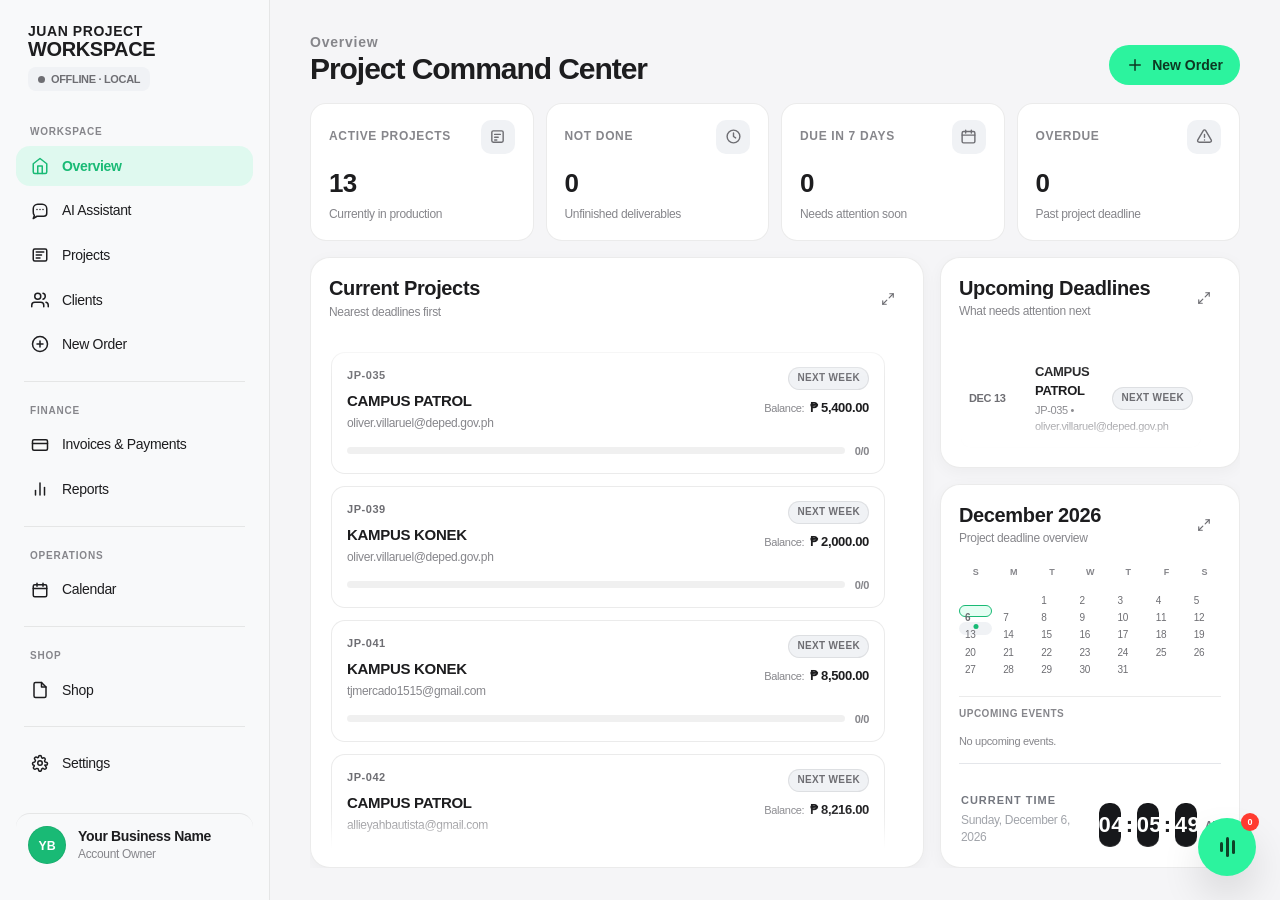
==== commit b1e98394: "Unify system feedback UX v8.4" ====
--- a/index.html
+++ b/index.html
@@ -16,7 +16,7 @@
 <link href="./manifest.webmanifest" rel="manifest"/>
 <link href="./assets/apple-touch-icon.png" rel="apple-touch-icon"/>
 <link href="./assets/favicon-64.png" rel="icon" sizes="64x64" type="image/png"/>
-<link href="./css/core.css?v=8.1.0" rel="stylesheet"/><link href="./css/visual-language.css" rel="stylesheet"/><link href="./css/responsive.css" rel="stylesheet"/><link href="./css/overview-assistant.css" rel="stylesheet"/><link href="./css/management-layout.css" rel="stylesheet"/><link href="./css/interactions-scroll.css" rel="stylesheet"/><link href="./css/project-catalog.css" rel="stylesheet"/><link href="./css/items-security-performance.css" rel="stylesheet"/><link href="./css/payments-invoice-urgency.css" rel="stylesheet"/><link href="./css/catalog-calendar-receipts.css" rel="stylesheet"/><link href="./css/typography-guided-assistant.css?v=8.1.0" rel="stylesheet"/><link href="./css/mobile-viewer.css" rel="stylesheet"/><link href="./css/shop-refinement.css?v=8.3.0" rel="stylesheet"/><link href="./css/project-details-v8-2.css?v=8.2.0" rel="stylesheet"/></head>
+<link href="./css/core.css?v=8.4.0" rel="stylesheet"/><link href="./css/visual-language.css?v=8.4.0" rel="stylesheet"/><link href="./css/responsive.css" rel="stylesheet"/><link href="./css/overview-assistant.css" rel="stylesheet"/><link href="./css/management-layout.css" rel="stylesheet"/><link href="./css/interactions-scroll.css" rel="stylesheet"/><link href="./css/project-catalog.css" rel="stylesheet"/><link href="./css/items-security-performance.css" rel="stylesheet"/><link href="./css/payments-invoice-urgency.css" rel="stylesheet"/><link href="./css/catalog-calendar-receipts.css" rel="stylesheet"/><link href="./css/typography-guided-assistant.css?v=8.1.0" rel="stylesheet"/><link href="./css/mobile-viewer.css" rel="stylesheet"/><link href="./css/shop-refinement.css?v=8.3.0" rel="stylesheet"/><link href="./css/project-details-v8-2.css?v=8.2.0" rel="stylesheet"/></head>
 <body>
 <!--
   JUAN PROJECT WORKSPACE — MODULAR BUILD
@@ -298,7 +298,7 @@
 <div class="divider"></div>
 <div class="summary-row summary-total"><span>Total</span><span id="summaryTotal">₱ 0.00</span></div>
 </div>
-<button class="btn btn-primary btn-block mt-6" onclick="app.showOrderConfirmation()">Review &amp; Create Order</button>
+<button class="btn btn-primary btn-block mt-6" id="createOrderBtn" onclick="app.showOrderConfirmation()">Create Order</button>
 </div>
 </div>
 </div>
@@ -498,19 +498,19 @@
 
 <div class="tab-content" id="projTab-invoice">
 <div class="invoice-actions-bar invoice-actions-bar-v82 mb-4">
-<button class="btn btn-secondary btn-sm" onclick="app.saveInvoicePDF()">
+<button class="btn btn-secondary btn-sm" id="invoicePdfBtn" onclick="app.saveInvoicePDF()">
 <svg class="icon-svg sm" viewbox="0 0 24 24"><polyline points="6 9 6 2 18 2 18 9"></polyline><path d="M6 18H4a2 2 0 0 1-2-2v-5a2 2 0 0 1 2-2h16a2 2 0 0 1 2 2v5a2 2 0 0 1-2 2h-2"></path><rect height="8" width="12" x="6" y="14"></rect></svg>
               Save as PDF
             </button>
-<button class="btn btn-secondary btn-sm" onclick="app.saveInvoiceImage()">
+<button class="btn btn-secondary btn-sm" id="invoiceImageBtn" onclick="app.saveInvoiceImage()">
 <svg class="icon-svg sm" viewbox="0 0 24 24"><rect height="18" rx="2" width="18" x="3" y="3"></rect><circle cx="8.5" cy="8.5" r="1.5"></circle><path d="M21 15l-5-5L5 21"></path></svg>
               Save as Image
             </button>
-<button class="btn btn-secondary btn-sm" onclick="app.sendDeadlineReminderEmail()">
+<button class="btn btn-secondary btn-sm" id="deadlineEmailBtn" onclick="app.sendDeadlineReminderEmail()">
 <svg class="icon-svg sm" viewbox="0 0 24 24"><path d="M4 4h16c1.1 0 2 .9 2 2v12c0 1.1-.9 2-2 2H4c-1.1 0-2-.9-2-2V6c0-1.1.9-2 2-2z"></path><polyline points="22,6 12,13 2,6"></polyline></svg>
               Send Reminder
             </button>
-<button class="btn btn-primary btn-sm" onclick="app.sendBalanceReminderEmail()">
+<button class="btn btn-primary btn-sm" id="balanceEmailBtn" onclick="app.sendBalanceReminderEmail()">
 <svg class="icon-svg sm" viewbox="0 0 24 24"><path d="M4 4h16c1.1 0 2 .9 2 2v12c0 1.1-.9 2-2 2H4c-1.1 0-2-.9-2-2V6c0-1.1.9-2 2-2z"></path><polyline points="22,6 12,13 2,6"></polyline></svg>
               Send Balance Email
             </button>
@@ -864,29 +864,13 @@
 </div>
 <div class="form-group">
 <label class="form-label">Receipt Attachment</label>
-<input accept="image/*,application/pdf" class="form-control" id="paymentReceiptInput" type="file"/><div class="receipt-ocr-status" id="paymentOcrStatus">Attach an image receipt to detect its reference number locally.</div>
+<input accept="image/*,application/pdf" class="form-control" id="paymentReceiptInput" type="file"/><span class="inline-error hidden" id="paymentReceiptError"></span><div class="receipt-ocr-status" id="paymentOcrStatus">Attach an image receipt to detect its reference number locally.</div>
 <div class="text-sm text-muted mt-2" id="paymentReceiptCurrent"></div>
 </div>
 </div>
 <div class="modal-footer">
 <button class="btn btn-secondary" onclick="app.closeModal('recordPaymentModal')">Cancel</button>
 <button class="btn btn-primary" id="recordPaymentSaveBtn" onclick="app.submitPaymentRecord()">Continue</button>
-</div>
-</div>
-</div>
-<!-- MODAL: ORDER CONFIRMATION -->
-<div class="modal-backdrop" id="orderSummaryModal">
-<div class="modal-card">
-<div class="modal-header">
-<h3 class="modal-title">Order Summary</h3>
-<button class="modal-close" onclick="app.closeModal('orderSummaryModal')">
-<svg class="icon-svg sm" viewbox="0 0 24 24"><line x1="18" x2="6" y1="6" y2="18"></line><line x1="6" x2="18" y1="6" y2="18"></line></svg>
-</button>
-</div>
-<div class="modal-body" id="orderSummaryModalBody"></div>
-<div class="modal-footer">
-<button class="btn btn-secondary" onclick="app.closeModal('orderSummaryModal')">Back</button>
-<button class="btn btn-primary" onclick="app.confirmAndCreateOrder()">Confirm</button>
 </div>
 </div>
 </div>
@@ -977,17 +961,22 @@
 </div>
 </div>
 <!-- UNIFIED CONFIRMATION / PROCESSING MODALS -->
-<div class="modal-backdrop" id="confirmationModal">
-<div class="modal-card compact-validation-modal">
-<div class="validation-graphic validation-question" id="confirmModalGraphic"><svg class="icon-svg lg" viewbox="0 0 24 24"><circle cx="12" cy="12" r="9"></circle><path d="M9.5 9a2.8 2.8 0 0 1 5.1 1.6c0 2-2.6 2.2-2.6 4"></path><path d="M12 18h.01"></path></svg></div>
-<div class="validation-copy"><h3 class="modal-title" id="confirmModalTitle">Confirm Action</h3><p id="confirmModalDescription">Please confirm this action.</p></div>
-<div class="modal-footer validation-actions"><button class="btn btn-secondary" onclick="app.closeModal('confirmationModal')">Cancel</button><button class="btn btn-primary" id="confirmModalActionBtn">Confirm</button></div>
-</div>
-</div>
-<div class="modal-backdrop" id="actionStatusModal">
-<div class="modal-card compact-validation-modal action-status-card">
-<div class="action-status-graphic" id="actionStatusGraphic"><span class="action-spinner"></span></div>
-<div class="validation-copy"><h3 class="modal-title" id="actionStatusTitle">Processing</h3><p id="actionStatusMessage">Please wait…</p></div>
+<!-- V8.4 UNIFIED SYSTEM RESPONSE MODAL -->
+<div class="modal-backdrop system-modal-backdrop" id="systemModal" aria-hidden="true">
+<div class="modal-card system-modal-card" id="systemModalCard" tabindex="-1" role="dialog" aria-modal="true" aria-labelledby="systemModalTitle" aria-describedby="systemModalMessage">
+<div class="system-modal-topline">
+<div class="system-modal-icon" id="systemModalIcon" aria-hidden="true"></div>
+<button class="system-modal-close" id="systemModalClose" type="button" aria-label="Close dialog">×</button>
+</div>
+<div class="system-modal-copy">
+<h3 class="modal-title" id="systemModalTitle">Confirm action</h3>
+<p id="systemModalMessage">Please confirm this action.</p>
+<div class="system-modal-details" id="systemModalDetails" hidden></div>
+</div>
+<div class="modal-footer system-modal-actions">
+<button class="btn btn-secondary" id="systemModalSecondaryBtn" type="button">Cancel</button>
+<button class="btn btn-primary" id="systemModalPrimaryBtn" type="button">Continue</button>
+</div>
 </div>
 </div>
 <!-- PIN-PROTECTED DESTRUCTIVE ACTIONS -->
@@ -996,7 +985,7 @@
 <div class="validation-graphic reset-lock-graphic"><svg class="icon-svg lg" viewbox="0 0 24 24"><rect height="10" rx="2" width="14" x="5" y="10"></rect><path d="M8 10V7a4 4 0 0 1 8 0v3"></path><path d="M12 14v2"></path></svg></div>
 <div class="validation-copy"><h3 class="modal-title" id="destructivePinTitle">Confirm deletion</h3><p id="destructivePinDescription">Enter your 6-digit PIN to continue.</p></div>
 <div class="form-group reset-pin-field"><label class="form-label">PIN Code</label><div class="pin-code-grid" data-pin-target="destructivePinInput"><input class="pin-digit" inputmode="numeric" maxlength="1" aria-label="PIN digit 1" oninput="app.handlePinDigitInput(event,'destructivePinInput')" onkeydown="app.handlePinDigitKeydown(event,'destructivePinInput')"/><input class="pin-digit" inputmode="numeric" maxlength="1" aria-label="PIN digit 2" oninput="app.handlePinDigitInput(event,'destructivePinInput')" onkeydown="app.handlePinDigitKeydown(event,'destructivePinInput')"/><input class="pin-digit" inputmode="numeric" maxlength="1" aria-label="PIN digit 3" oninput="app.handlePinDigitInput(event,'destructivePinInput')" onkeydown="app.handlePinDigitKeydown(event,'destructivePinInput')"/><input class="pin-digit" inputmode="numeric" maxlength="1" aria-label="PIN digit 4" oninput="app.handlePinDigitInput(event,'destructivePinInput')" onkeydown="app.handlePinDigitKeydown(event,'destructivePinInput')"/><input class="pin-digit" inputmode="numeric" maxlength="1" aria-label="PIN digit 5" oninput="app.handlePinDigitInput(event,'destructivePinInput')" onkeydown="app.handlePinDigitKeydown(event,'destructivePinInput')"/><input class="pin-digit" inputmode="numeric" maxlength="1" aria-label="PIN digit 6" oninput="app.handlePinDigitInput(event,'destructivePinInput')" onkeydown="app.handlePinDigitKeydown(event,'destructivePinInput')"/></div><input id="destructivePinInput" type="hidden"/><span class="inline-error hidden" id="destructivePinError">Incorrect PIN.</span></div>
-<div class="modal-footer validation-actions"><button class="btn btn-secondary" onclick="app.closeModal('destructivePinModal')">Cancel</button><button class="btn btn-danger" onclick="app.confirmDestructivePin()">Continue</button></div>
+<div class="modal-footer validation-actions"><button class="btn btn-secondary" onclick="app.cancelDestructivePin()">Cancel</button><button class="btn btn-danger" onclick="app.confirmDestructivePin()">Continue</button></div>
 </div>
 </div>
 <!-- PIN-PROTECTED RESET DATA -->
@@ -1108,7 +1097,7 @@
     </div>
   </div>
 </div>
-<script src="./js/app.js?v=8.3.0"></script>
+<script src="./js/app.js?v=8.4.0"></script>
 <div class="modal-backdrop" id="overviewListModal">
 <div class="modal-card modal-wide overview-list-modal-card">
 <div class="modal-header"><div><div class="section-kicker">OVERVIEW</div><h3 class="modal-title" id="overviewListModalTitle">Projects</h3></div><button class="modal-close" onclick="app.closeModal('overviewListModal')">×</button></div>
--- a/css/core.css
+++ b/css/core.css
@@ -488,8 +488,8 @@
     .data-table th { color: var(--text-tertiary); font-size: 12px; text-transform: uppercase; }
 
     /* Notifications & Toasts */
-    .toast-container { position: fixed; bottom: 24px; right: 24px; z-index: 2000; display: flex; flex-direction: column; gap: 8px; max-width: calc(100vw - 48px); }
-    .toast { background: var(--text-primary); color: var(--bg-card); padding: 12px 20px; border-radius: var(--radius-md); font-size: 14px; font-weight: 500; box-shadow: var(--shadow-modal); display: flex; align-items: center; justify-content: space-between; gap: 12px; }
+    .toast-container { position: fixed; top: 20px; right: 20px; z-index: 9300; display: flex; flex-direction: column; gap: 10px; width: min(380px, calc(100vw - 40px)); max-width: calc(100vw - 40px); pointer-events: none; }
+    .toast { background: var(--bg-card); color: var(--text-primary); padding: 12px 16px; border: 1px solid var(--border-subtle); border-radius: var(--radius-md); font-size: 14px; font-weight: 500; box-shadow: var(--shadow-modal); display: flex; align-items: center; justify-content: space-between; gap: 12px; }
 
     .hidden { display: none !important; }
     .text-right { text-align: right; }
--- a/css/visual-language.css
+++ b/css/visual-language.css
@@ -72,3 +72,82 @@
 
     @media(max-width:1100px){.finance-kpi-row{grid-template-columns:repeat(3,minmax(0,1fr))}.finance-main-grid{grid-template-columns:1fr}.assistant-page-shell{grid-template-columns:170px minmax(0,1fr)}}
     @media(max-width:760px){#view-assistant.active{height:auto;overflow:visible}.assistant-page-shell{display:block}.assistant-page-sidebar{display:none}.assistant-page-main{padding:18px}.assistant-chat-stage{min-height:68vh}.assistant-page-message{max-width:88%}.finance-kpi-row{grid-template-columns:1fr 1fr}.project-batch-selected-row{grid-template-columns:1fr 80px 34px!important}.batch-discount-control{grid-column:1/3}.assistant-deadline-nudge{display:none}}
+
+/* ========================================================================== 
+   V8.4 — UNIFIED SYSTEM FEEDBACK
+   Central SystemModal, SystemToast, InlineValidation and ComponentLoader.
+   Uses existing JUAN PROJECT tokens only.
+   ========================================================================== */
+body.system-modal-open,body.feature-modal-open{overflow:hidden}
+.system-modal-backdrop{z-index:9200!important;background:rgba(17,18,20,.28)!important;backdrop-filter:blur(2px)!important;transition:opacity .18s ease!important}
+.system-modal-backdrop .system-modal-card{width:min(440px,calc(100vw - 32px))!important;max-width:440px!important;padding:24px!important;border-radius:var(--radius-lg)!important;text-align:left!important;overflow:visible!important;transform:translateY(6px) scale(.99)!important;transition:transform .18s ease,opacity .18s ease!important;box-shadow:var(--shadow-modal)!important;border:1px solid var(--border-subtle)!important;background:var(--bg-card)!important}
+.system-modal-backdrop.active .system-modal-card{transform:translateY(0) scale(1)!important}
+.system-modal-card.system-modal-processing{max-width:420px!important;text-align:center!important}
+.system-modal-topline{display:flex;align-items:flex-start;justify-content:space-between;gap:16px;margin-bottom:18px}
+.system-modal-icon{width:42px;height:42px;flex:0 0 42px;border-radius:14px;display:flex;align-items:center;justify-content:center;background:var(--mint-light-bg);color:var(--primary-mint-dark)}
+.system-modal-icon .icon-svg{width:21px;height:21px}
+.system-modal-card[data-danger="true"] .system-modal-icon-confirm,.system-modal-icon-error{background:rgba(255,59,48,.09);color:var(--status-red)}
+.system-modal-icon-warning{background:rgba(255,149,0,.10);color:var(--status-orange)}
+.system-modal-icon-processing{background:var(--mint-light-bg);color:var(--primary-mint-dark)}
+.system-modal-close{width:36px;height:36px;display:inline-flex;align-items:center;justify-content:center;border:0;border-radius:10px;background:transparent;color:var(--text-tertiary);font:inherit;font-size:20px;line-height:1;cursor:pointer;transition:background .15s ease,color .15s ease}
+.system-modal-close:hover,.system-modal-close:focus-visible{background:var(--bg-subtle);color:var(--text-primary)}
+.system-modal-copy .modal-title{font-size:20px;line-height:1.2;letter-spacing:-.012em;margin:0 0 9px;font-weight:700}
+.system-modal-copy p{font-size:13px;line-height:1.55;color:var(--text-secondary);margin:0;white-space:pre-line}
+.system-modal-details{margin-top:14px;padding:12px 13px;border:1px solid var(--border-subtle);border-radius:12px;background:var(--bg-subtle);font-size:12px;line-height:1.5;color:var(--text-secondary);white-space:pre-line}
+.system-modal-actions{display:grid!important;grid-template-columns:1fr 1fr;gap:10px!important;margin-top:24px!important}
+.system-modal-actions .btn{width:100%;min-height:42px}
+.system-modal-processing .system-modal-topline{justify-content:center;margin-bottom:18px}
+.system-modal-processing .system-modal-icon{margin:2px auto 0}
+.system-modal-processing .system-modal-copy{text-align:center}
+.system-modal-processing .system-modal-copy p{max-width:320px;margin:0 auto}
+.system-modal-processing .system-modal-actions{display:none!important}
+.system-processing-spinner,.button-loader{display:inline-block;border-radius:50%;border-style:solid;animation:systemSpin .72s linear infinite}
+.system-processing-spinner{width:23px;height:23px;border-width:3px;border-color:rgba(25,186,117,.18);border-top-color:var(--primary-mint-dark)}
+.button-loader{width:14px;height:14px;border-width:2px;border-color:currentColor;border-right-color:transparent;vertical-align:-2px}
+@keyframes systemSpin{to{transform:rotate(360deg)}}
+
+/* Toasts are non-blocking, white, compact and top-right. */
+.system-toast{position:relative;pointer-events:auto;display:grid;grid-template-columns:4px 28px minmax(0,1fr) auto 28px;gap:10px;align-items:center;min-height:62px;padding:10px 10px 10px 0;background:var(--bg-card);border:1px solid var(--border-subtle);border-radius:14px;box-shadow:0 14px 34px rgba(0,0,0,.10);color:var(--text-primary);opacity:0;transform:translateY(-6px);transition:opacity .18s ease,transform .18s ease;overflow:hidden}
+.system-toast.is-visible{opacity:1;transform:none}
+.system-toast-accent{align-self:stretch;width:4px;border-radius:0 4px 4px 0;background:var(--primary-mint-dark)}
+.system-toast-warning .system-toast-accent{background:var(--status-orange)}
+.system-toast-error .system-toast-accent{background:var(--status-red)}
+.system-toast-info .system-toast-accent{background:var(--status-gray)}
+.system-toast-icon{width:28px;height:28px;border-radius:9px;background:var(--mint-light-bg);color:var(--primary-mint-dark);display:flex;align-items:center;justify-content:center}
+.system-toast-warning .system-toast-icon{background:rgba(255,149,0,.09);color:var(--status-orange)}
+.system-toast-error .system-toast-icon{background:rgba(255,59,48,.08);color:var(--status-red)}
+.system-toast-info .system-toast-icon{background:var(--bg-subtle);color:var(--text-secondary)}
+.system-toast-icon .icon-svg{width:16px;height:16px}
+.system-toast-copy{min-width:0}.system-toast-copy strong{display:block;font-size:13px;font-weight:700;line-height:1.3}.system-toast-copy span{display:block;margin-top:3px;font-size:11px;line-height:1.35;color:var(--text-secondary)}
+.system-toast-actions{display:flex;align-items:center}.system-toast-action{border:0;background:transparent;color:var(--primary-mint-dark);font:inherit;font-size:11px;font-weight:700;cursor:pointer;padding:7px 6px;border-radius:8px}.system-toast-action:hover{background:var(--mint-light-bg)}
+.system-toast-close{width:28px;height:28px;border:0;border-radius:8px;background:transparent;color:var(--text-tertiary);font-size:17px;cursor:pointer}.system-toast-close:hover{background:var(--bg-subtle);color:var(--text-primary)}
+body.system-modal-open .toast-container{opacity:.55;pointer-events:none}
+
+/* Feature modal processing: keep the open form visible, locked and stable. */
+.feature-modal-busy .modal-card{cursor:progress}
+.feature-modal-busy .modal-body{opacity:.72;pointer-events:none}
+.btn[aria-busy="true"]{cursor:progress!important;gap:8px!important}
+
+/* Shared inline validation behavior. */
+.form-control[aria-invalid="true"]{border-color:var(--status-red)!important;box-shadow:0 0 0 2px rgba(255,59,48,.06)!important}
+.inline-error.hidden{display:none!important}
+
+/* Component-local skeleton loader — never full-screen. */
+.component-skeleton{display:grid;gap:0;border:1px solid var(--border-subtle);border-radius:var(--radius-md);overflow:hidden;background:var(--bg-card)}
+.skeleton-row{min-height:58px;display:grid;grid-template-columns:minmax(180px,1fr) minmax(90px,.28fr) 56px;gap:14px;align-items:center;padding:0 16px;border-bottom:1px solid var(--border-subtle)}
+.skeleton-row:last-child{border-bottom:0}.skeleton-block{display:block;height:10px;border-radius:999px;background:var(--bg-subtle);position:relative;overflow:hidden}.skeleton-block:after{content:"";position:absolute;inset:0;transform:translateX(-100%);background:linear-gradient(90deg,transparent,rgba(255,255,255,.55),transparent);animation:skeletonSweep 1.25s ease-in-out infinite}.skeleton-main{width:min(78%,420px)}.skeleton-meta{width:78%}.skeleton-small{width:42px}
+@keyframes skeletonSweep{to{transform:translateX(100%)}}
+
+/* Destructive PIN dialogs remain feature dialogs but visually align to the system. */
+#destructivePinModal .compact-validation-modal,#resetDataPinModal .compact-validation-modal{max-width:440px!important;border-radius:var(--radius-lg)!important;padding:24px!important}
+#destructivePinModal .validation-graphic,#resetDataPinModal .validation-graphic{width:42px!important;height:42px!important;border-radius:14px!important;margin-bottom:16px!important}
+#destructivePinModal .validation-graphic:after,#resetDataPinModal .validation-graphic:after{display:none!important}
+
+@media(max-width:640px){
+  .toast-container{top:12px!important;right:16px!important;left:16px!important;width:auto!important;max-width:none!important}
+  .system-modal-backdrop{padding:16px!important;align-items:center!important}
+  .system-modal-backdrop .system-modal-card{width:calc(100vw - 32px)!important;padding:22px 20px!important}
+  .system-modal-actions{gap:8px!important}
+  .system-modal-actions .btn{min-height:44px}
+  .system-toast{grid-template-columns:4px 26px minmax(0,1fr) 28px}.system-toast-actions{grid-column:3/4}.system-toast-icon{width:26px;height:26px}
+}
